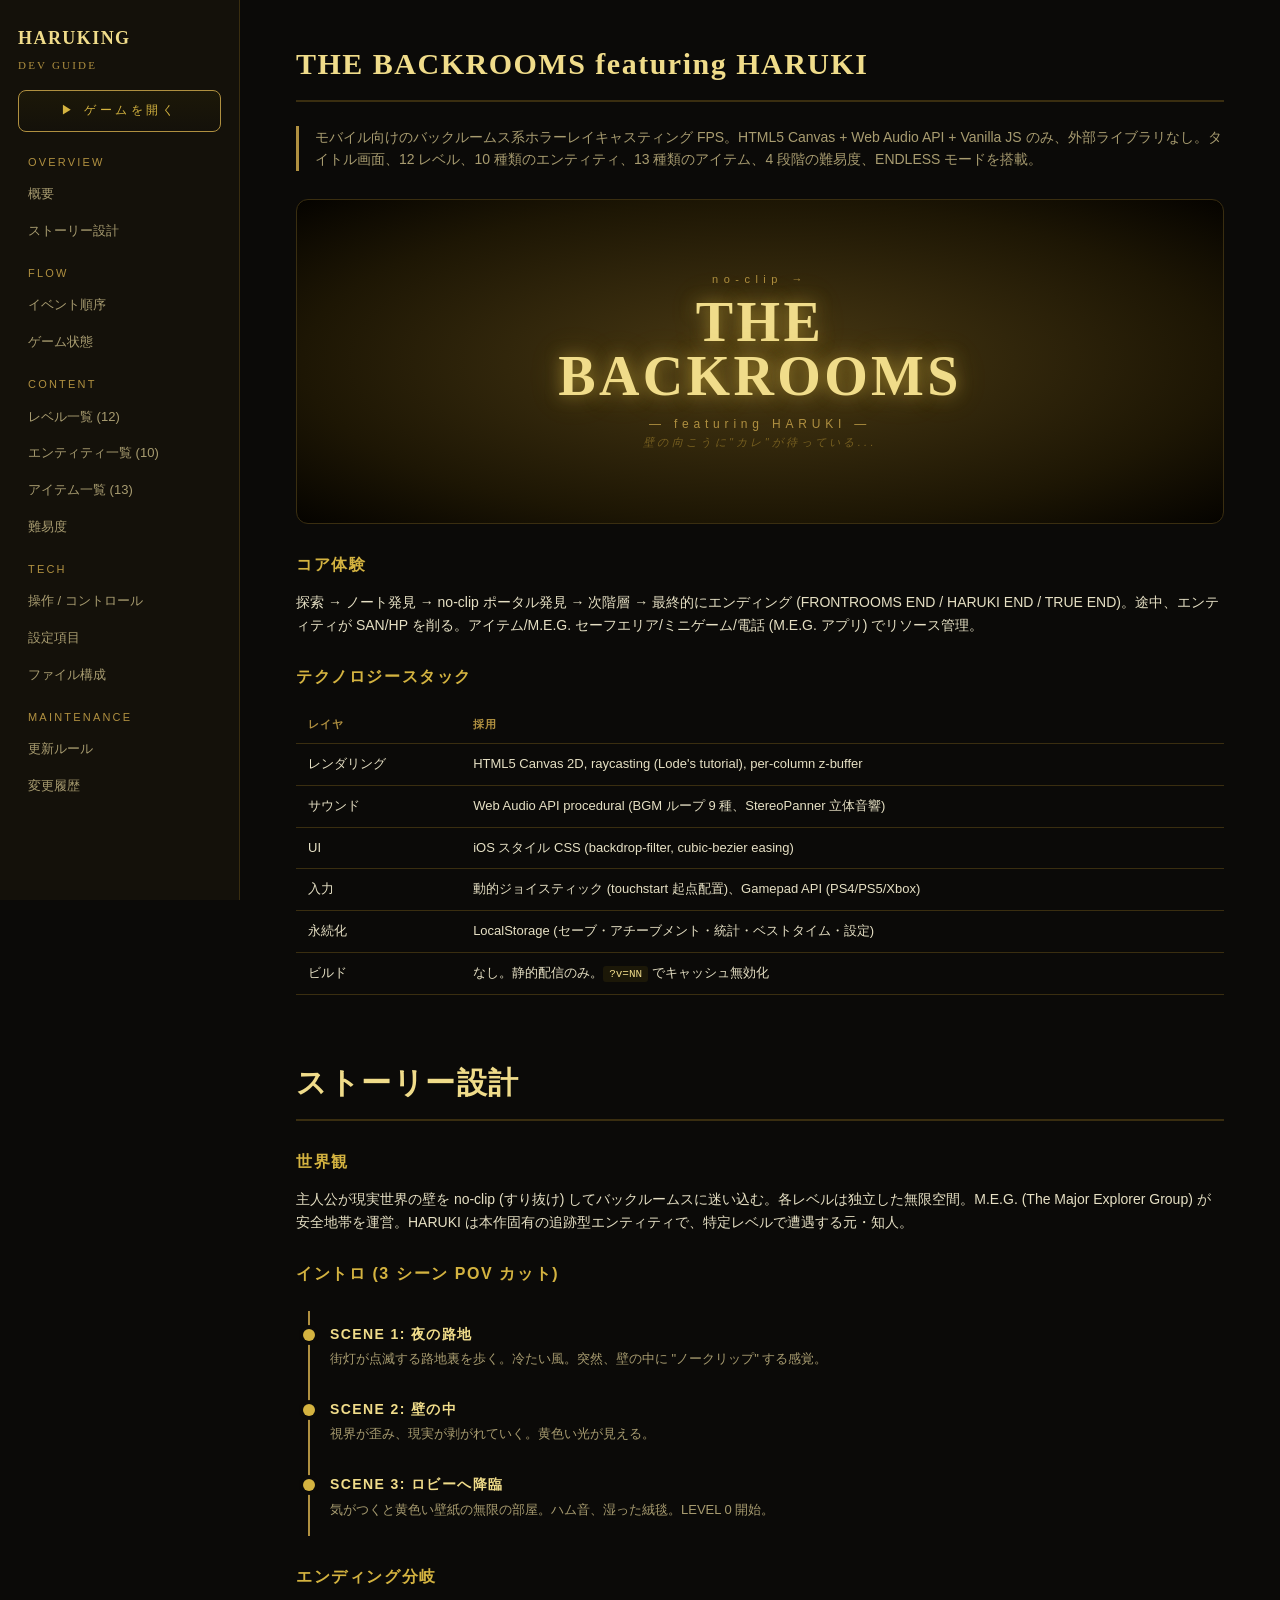
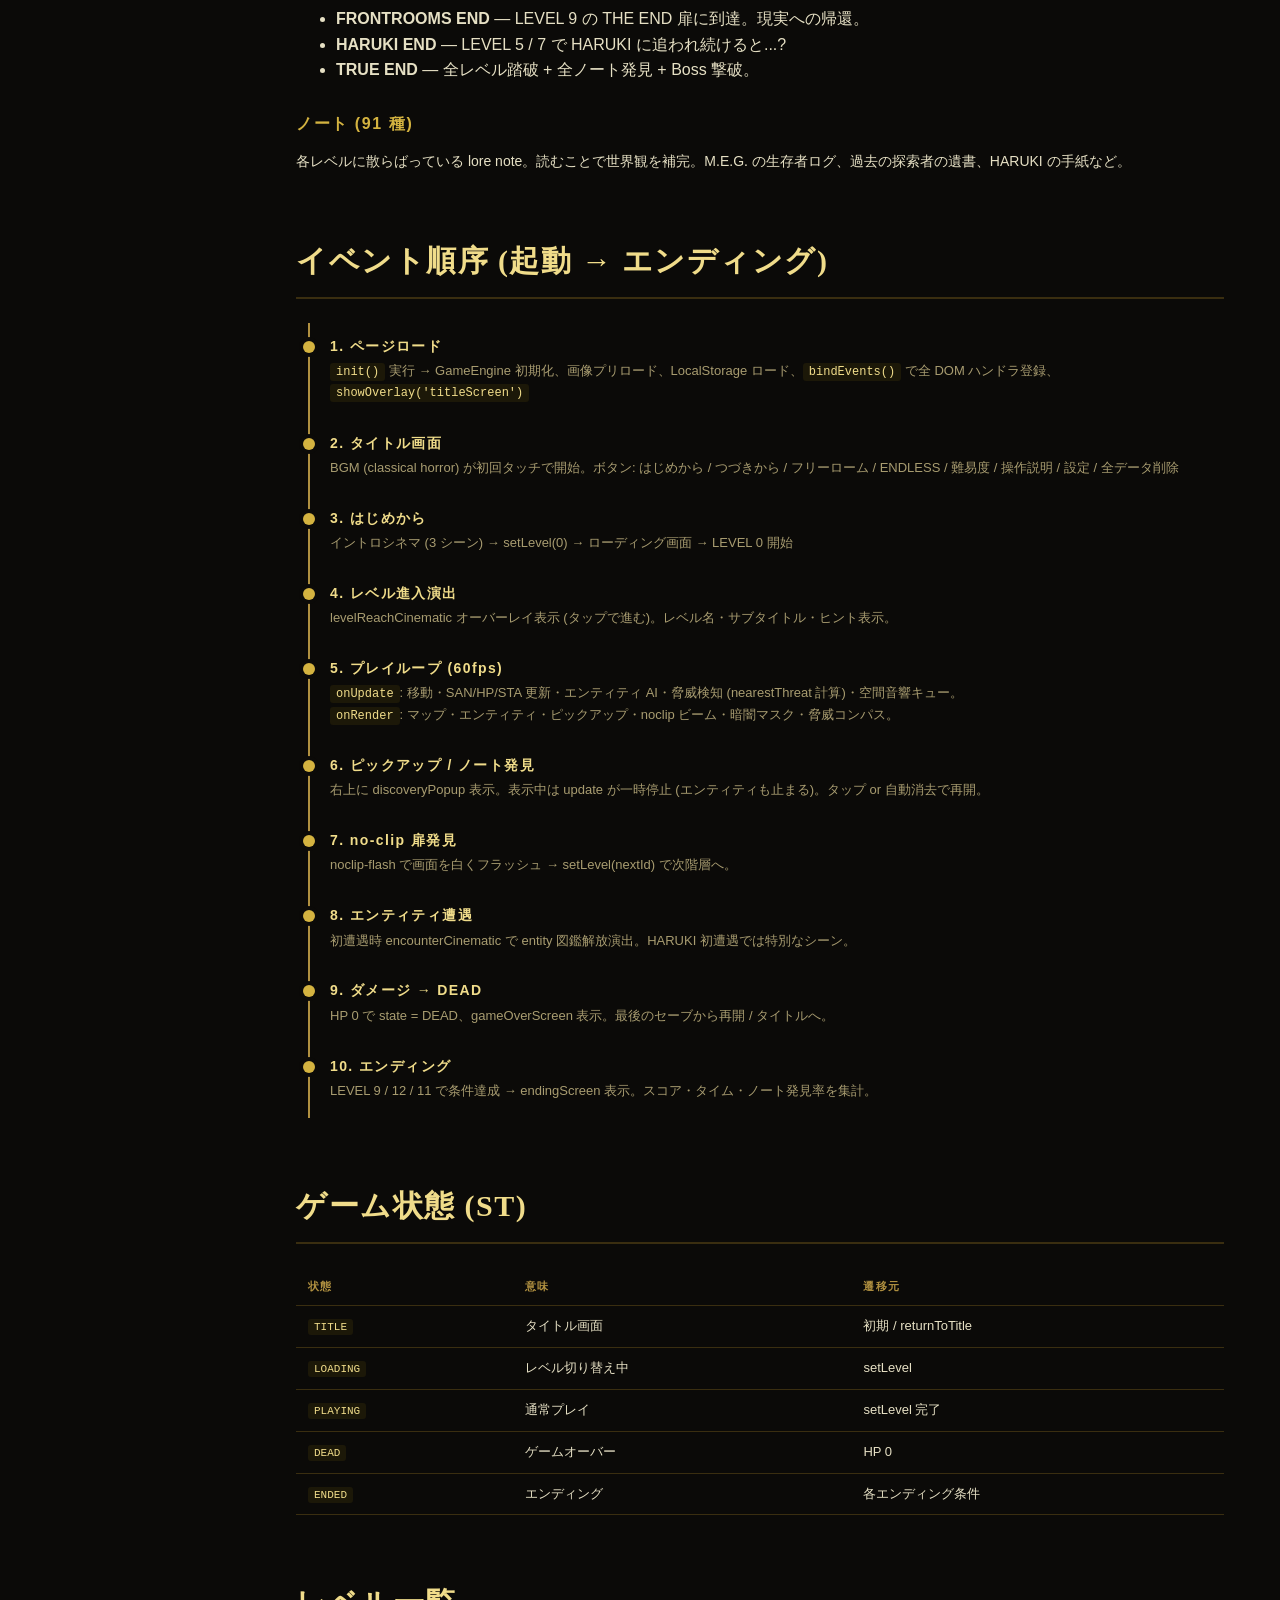
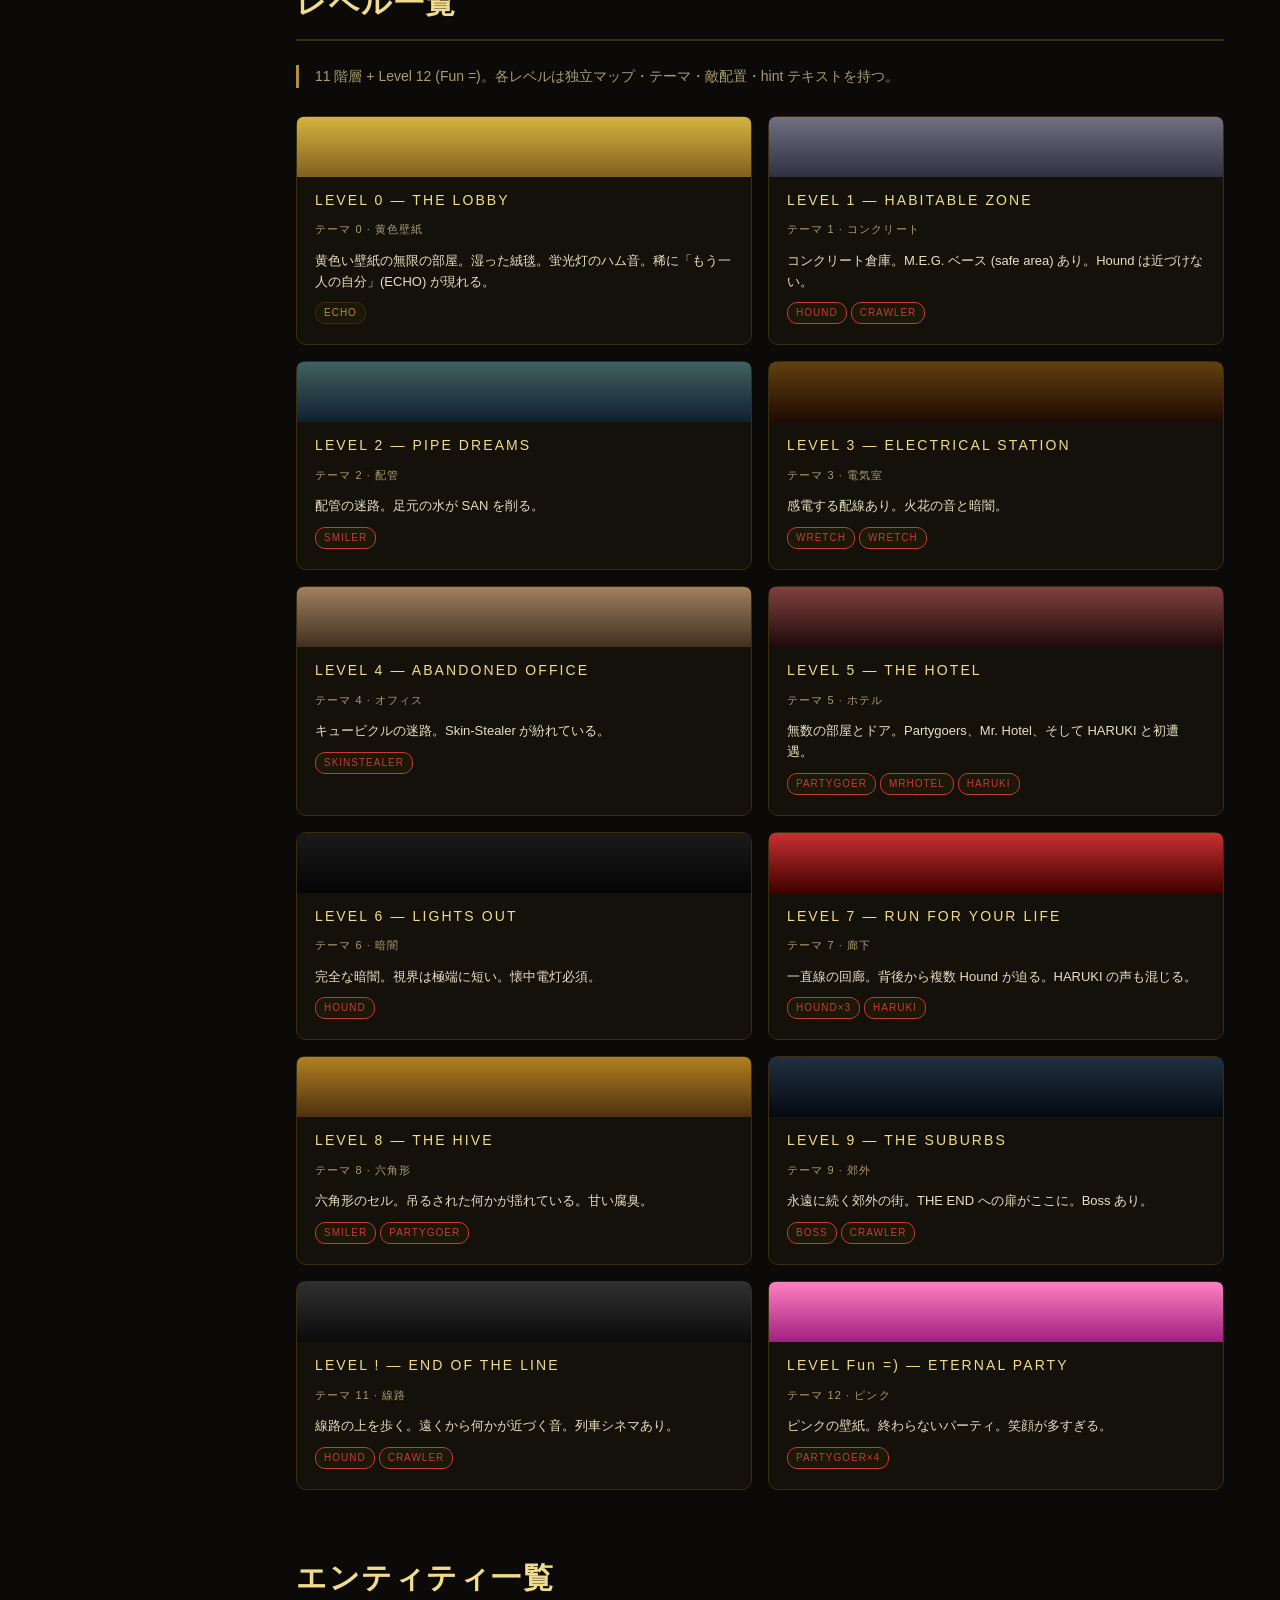
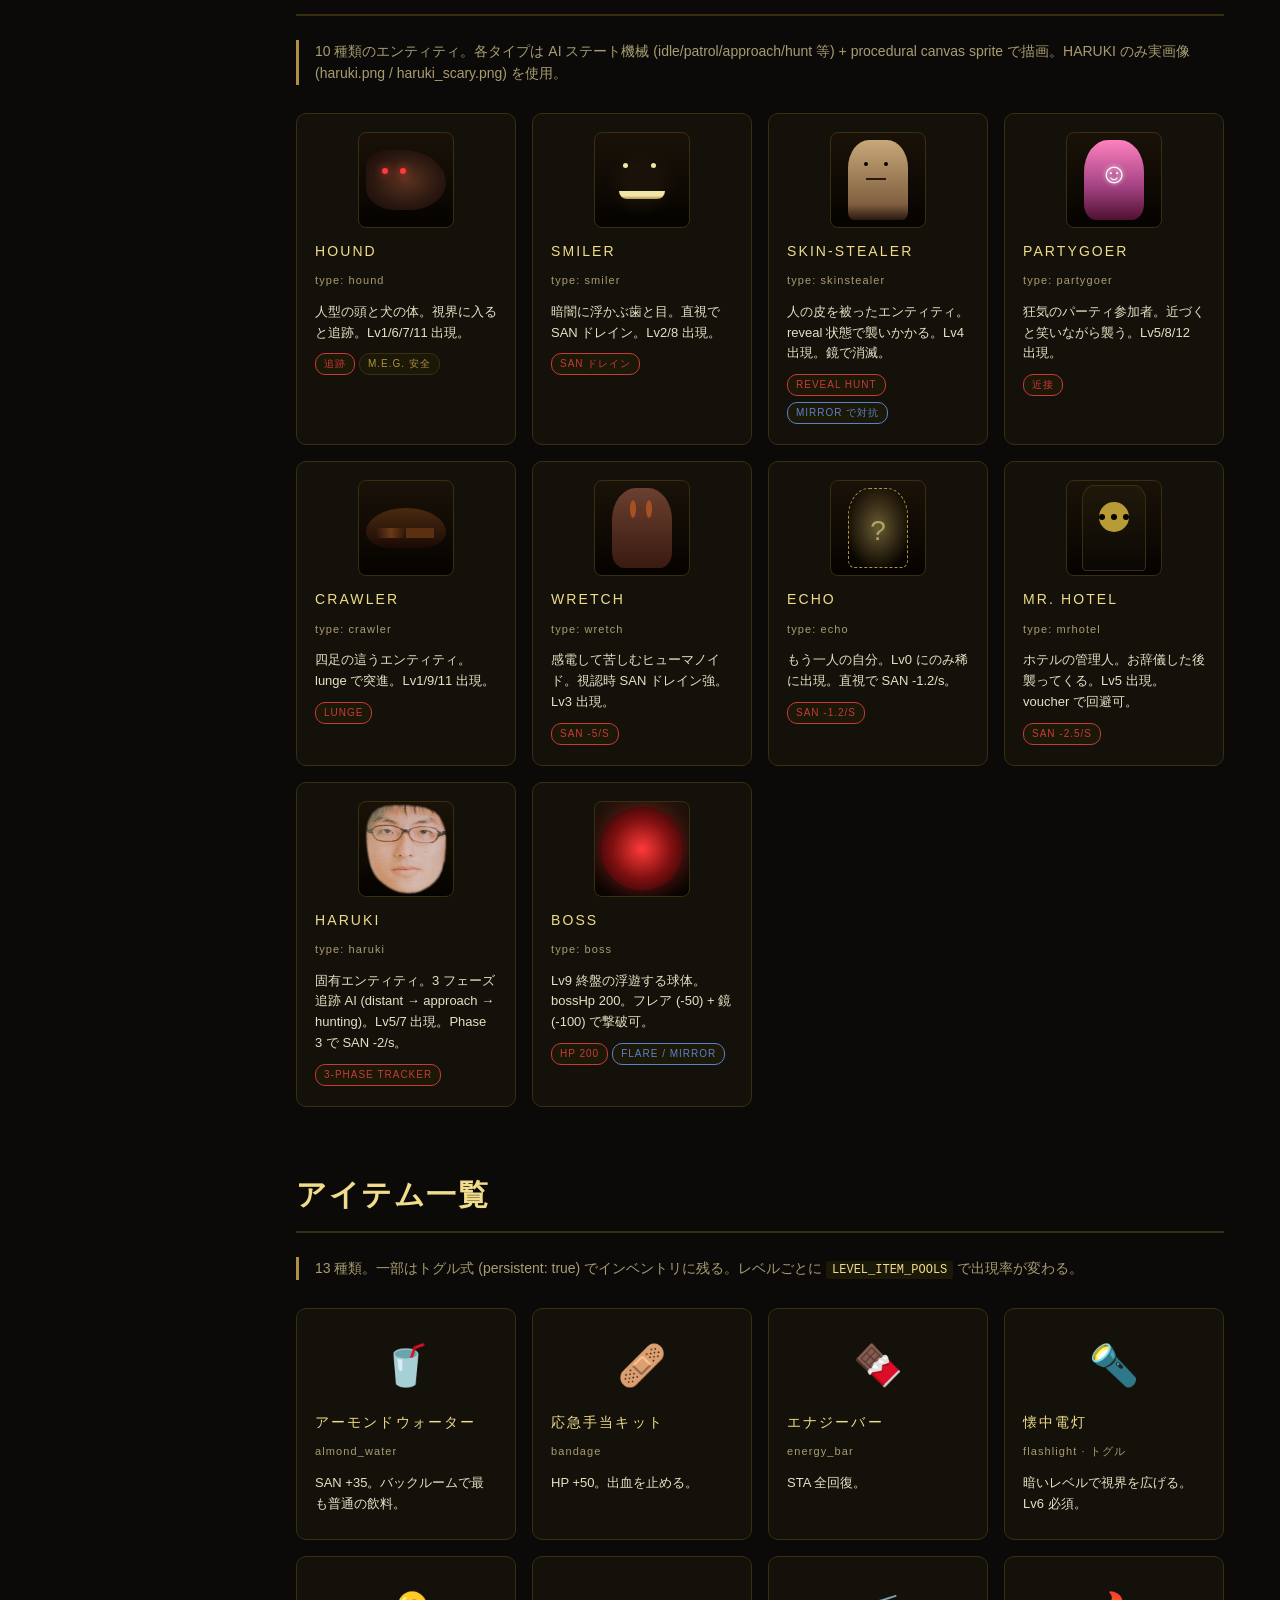
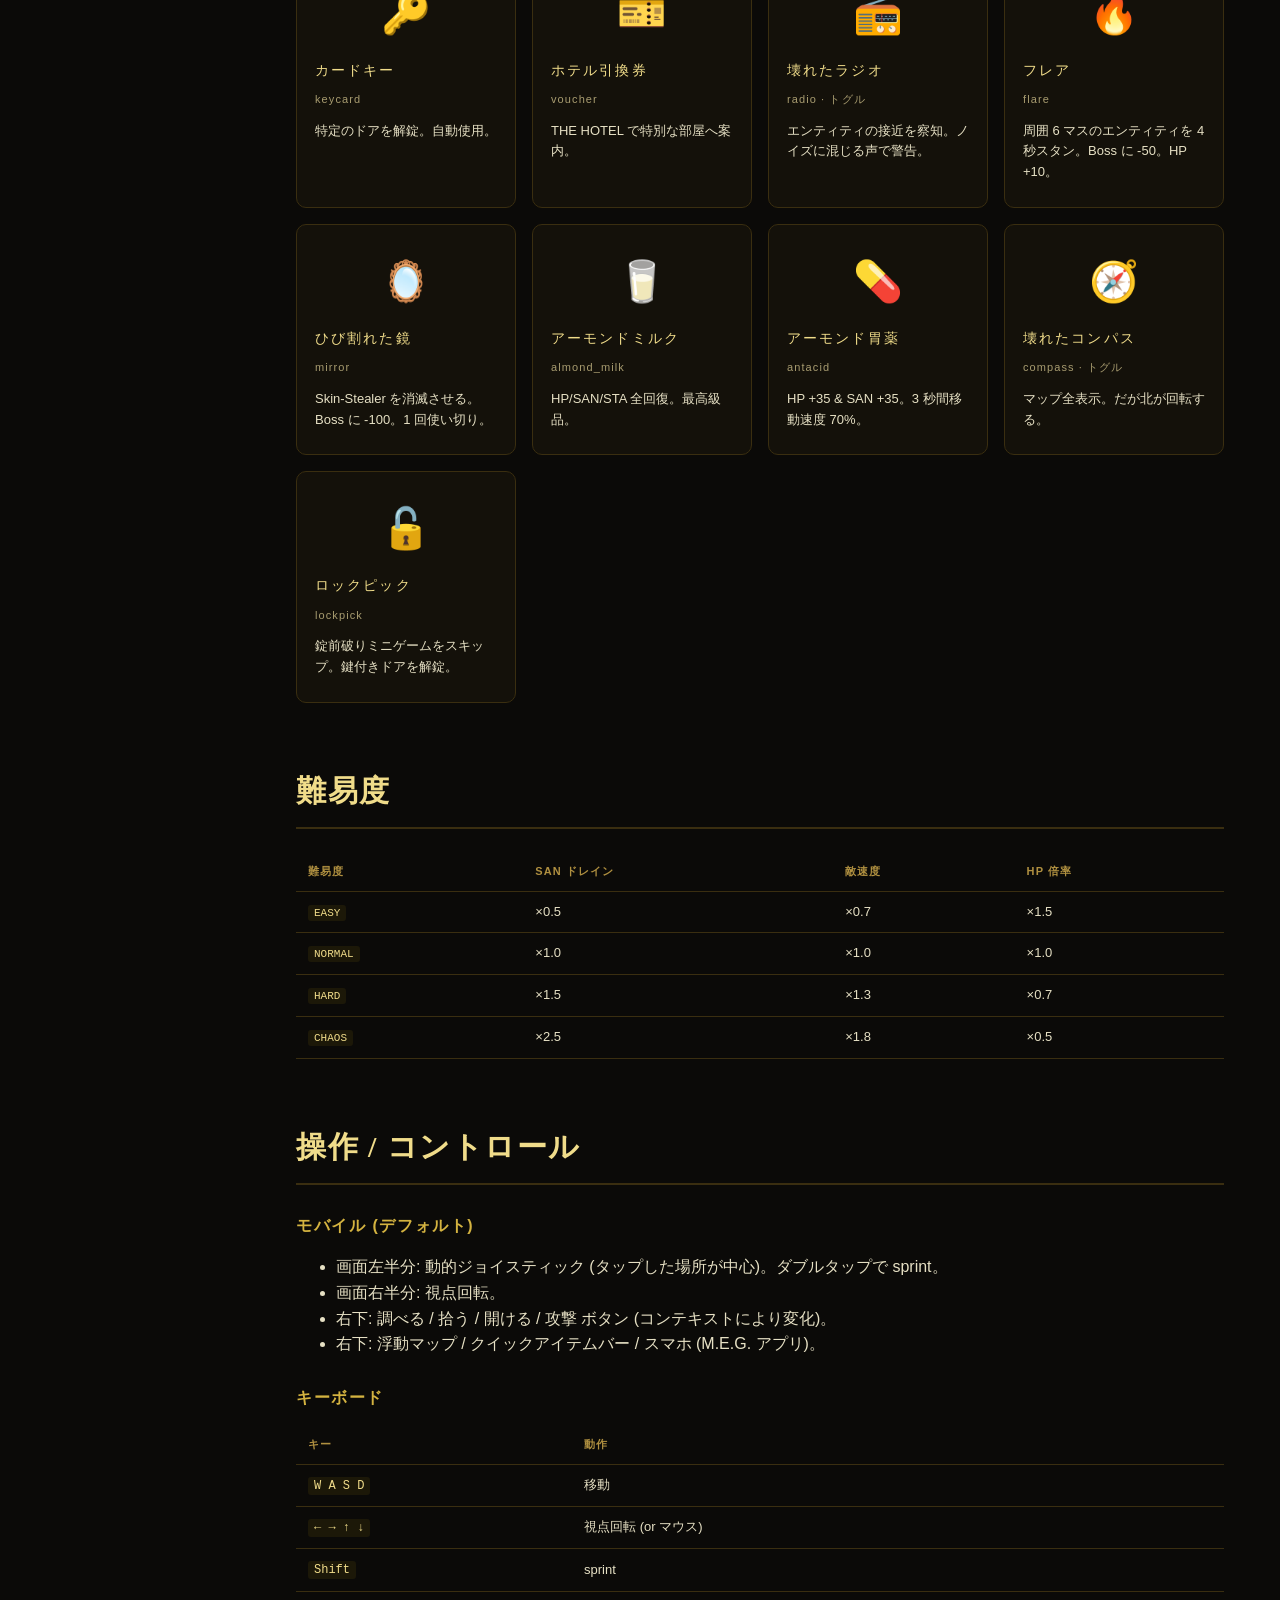
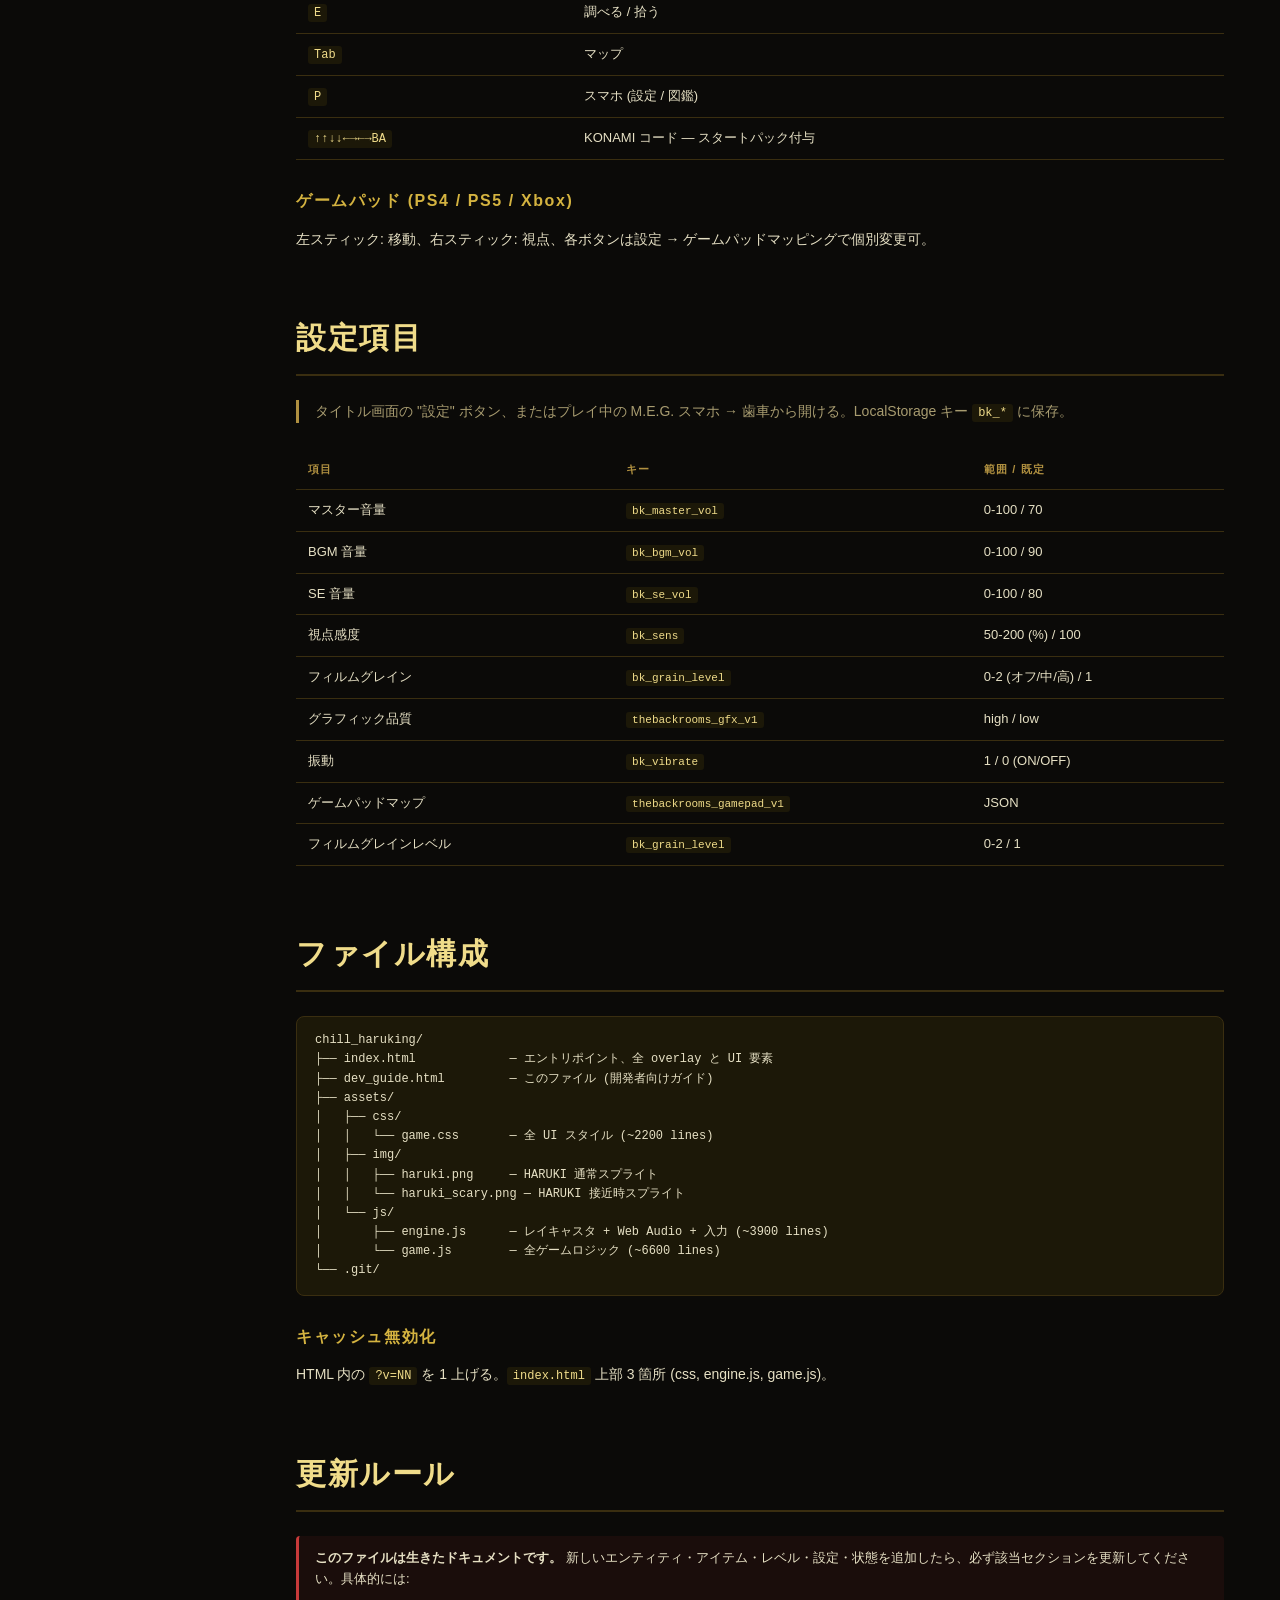
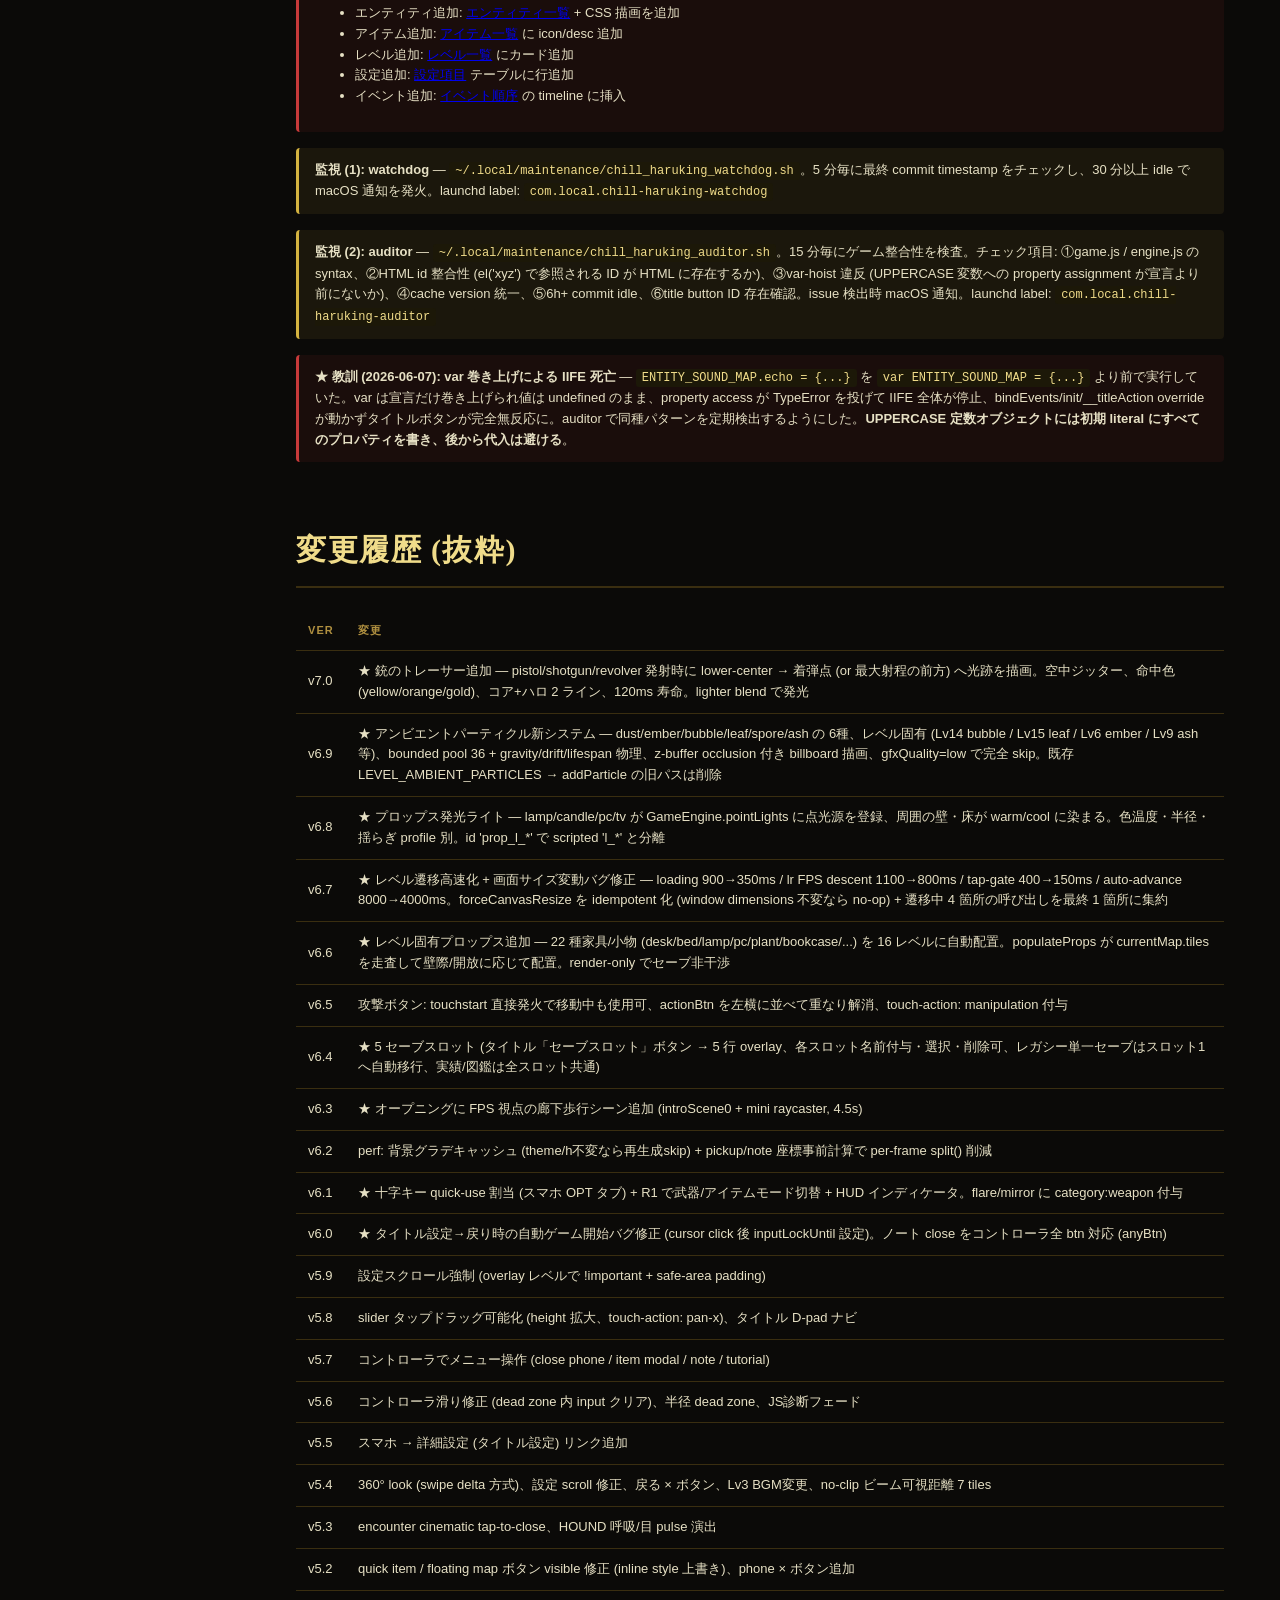
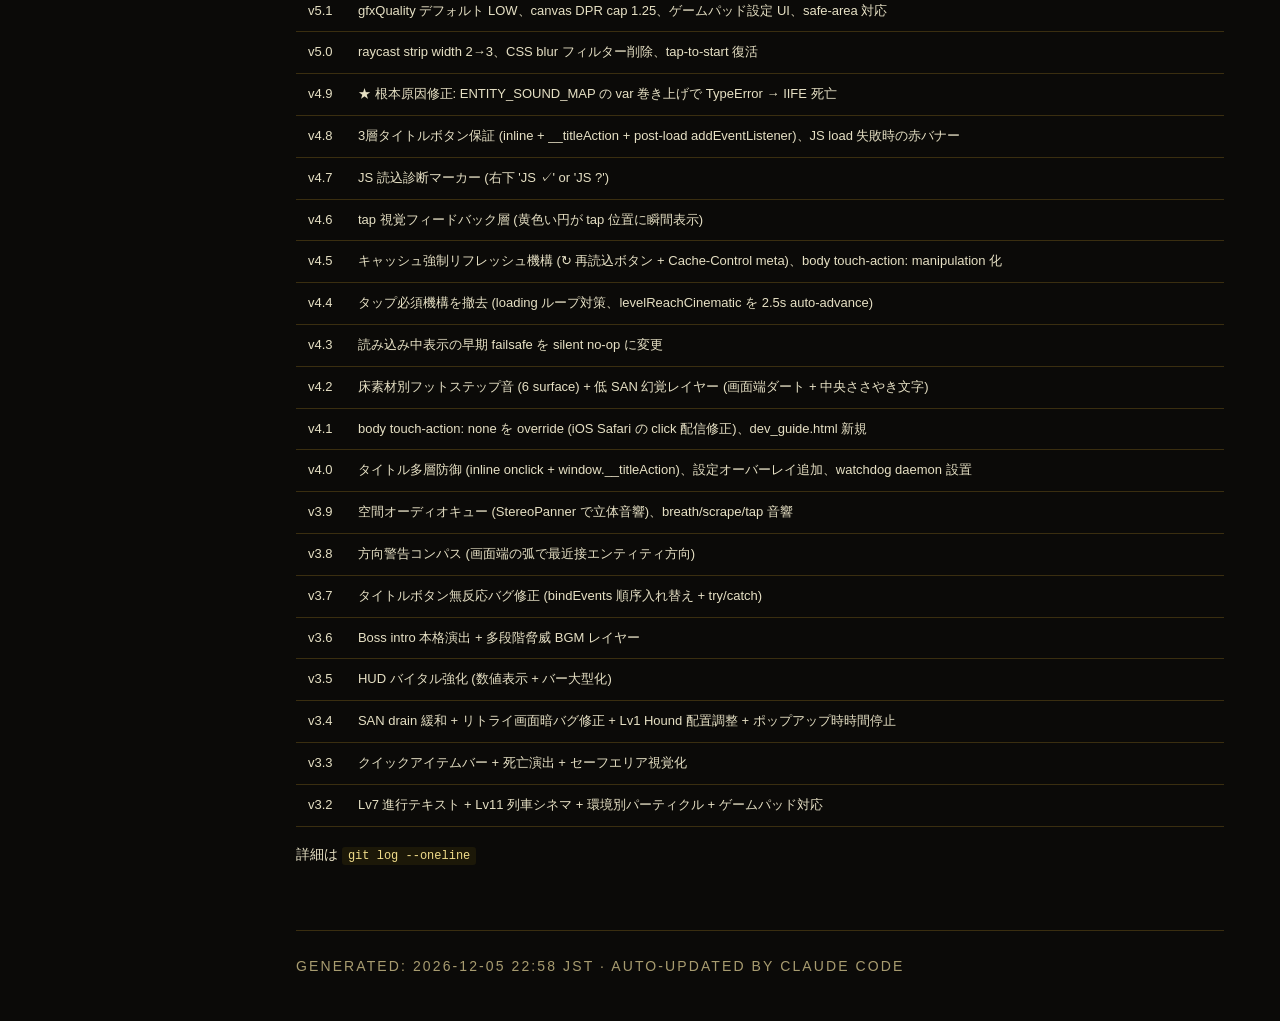
==== dev_guide.html @ 2b9db905 "銃のトレーサー追加 — 発射が空間的に視認できるように Realism Wave 4。pistol/shotgun/revolver の発射で lower-center 画面下端 から着弾点 (or " ====
<!DOCTYPE html>
<html lang="ja">
<head>
<meta charset="UTF-8">
<meta name="viewport" content="width=device-width, initial-scale=1.0">
<title>HARUKING Dev Guide — THE BACKROOMS featuring HARUKI</title>
<style>
  :root {
    --bg: #0b0a08;
    --bg2: #14110a;
    --bg3: #1c1808;
    --gold: #d4b340;
    --gold-d: #b09040;
    --gold-l: #f0dc8a;
    --text: #e6e0c4;
    --text-d: #a89c70;
    --line: #3a2e10;
    --red: #c83a3a;
    --green: #6cb04a;
    --blue: #5a82c8;
  }
  * { box-sizing: border-box; }
  html, body { margin: 0; padding: 0; font-family: -apple-system, BlinkMacSystemFont, 'Helvetica Neue', sans-serif; }
  body { background: var(--bg); color: var(--text); line-height: 1.6; }
  .layout { display: flex; min-height: 100vh; }

  /* Sidebar */
  .sidebar {
    width: 240px;
    flex-shrink: 0;
    background: var(--bg2);
    border-right: 1px solid var(--line);
    padding: 24px 18px;
    position: sticky;
    top: 0;
    height: 100vh;
    overflow-y: auto;
  }
  .sidebar h1 {
    font-family: 'Times New Roman', serif;
    font-size: 18px;
    color: var(--gold-l);
    letter-spacing: 0.08em;
    margin: 0 0 4px;
  }
  .sidebar h1 small { color: var(--gold-d); font-size: 11px; display: block; font-weight: normal; letter-spacing: 0.2em; margin-top: 4px; }
  .sidebar nav { margin-top: 18px; }
  .sidebar nav a {
    display: block;
    color: var(--text-d);
    text-decoration: none;
    padding: 7px 10px;
    border-radius: 6px;
    font-size: 13px;
    margin-bottom: 2px;
    transition: all 0.15s;
  }
  .sidebar nav a:hover { background: var(--bg3); color: var(--gold-l); }
  .sidebar nav a.section { font-size: 11px; color: var(--gold-d); margin-top: 12px; padding: 4px 10px; letter-spacing: 0.2em; text-transform: uppercase; pointer-events: none; }
  .sidebar .play-btn {
    display: block;
    margin: 16px 0 8px;
    padding: 10px;
    background: linear-gradient(180deg, var(--bg3), var(--bg2));
    border: 1px solid var(--gold-d);
    color: var(--gold);
    border-radius: 8px;
    text-align: center;
    text-decoration: none;
    font-size: 12px;
    letter-spacing: 0.3em;
    transition: all 0.18s;
  }
  .sidebar .play-btn:hover { background: var(--gold-d); color: var(--bg); }

  /* Main */
  .main { flex: 1; padding: 40px 56px; max-width: 1200px; }
  .main section { margin-bottom: 64px; scroll-margin-top: 24px; }
  .main h2 {
    font-family: 'Times New Roman', serif;
    font-size: 30px;
    letter-spacing: 0.05em;
    color: var(--gold-l);
    border-bottom: 2px solid var(--line);
    padding-bottom: 12px;
    margin: 0 0 24px;
  }
  .main h3 {
    color: var(--gold);
    font-size: 16px;
    letter-spacing: 0.1em;
    margin: 28px 0 12px;
  }
  .main p { font-size: 14px; }
  .lead {
    font-size: 16px;
    color: var(--text-d);
    border-left: 3px solid var(--gold-d);
    padding-left: 16px;
    margin: 20px 0 28px;
  }
  code, kbd {
    background: var(--bg3);
    color: var(--gold-l);
    padding: 2px 6px;
    border-radius: 3px;
    font-family: 'SF Mono', Menlo, monospace;
    font-size: 12px;
  }
  pre {
    background: var(--bg3);
    padding: 14px 18px;
    border-radius: 8px;
    overflow-x: auto;
    border: 1px solid var(--line);
    font-size: 12px;
    font-family: 'SF Mono', Menlo, monospace;
    color: var(--text);
  }
  .grid {
    display: grid;
    gap: 16px;
    margin: 20px 0;
  }
  .grid-3 { grid-template-columns: repeat(auto-fill, minmax(220px, 1fr)); }
  .grid-4 { grid-template-columns: repeat(auto-fill, minmax(180px, 1fr)); }
  .grid-2 { grid-template-columns: repeat(auto-fill, minmax(360px, 1fr)); }
  .card {
    background: var(--bg2);
    border: 1px solid var(--line);
    border-radius: 10px;
    padding: 18px;
    position: relative;
  }
  .card-title { color: var(--gold-l); font-size: 14px; letter-spacing: 0.15em; margin: 0 0 10px; }
  .card-meta { font-size: 11px; color: var(--text-d); margin-bottom: 12px; letter-spacing: 0.1em; }
  .card p { margin: 6px 0; font-size: 13px; }
  .tag {
    display: inline-block;
    padding: 2px 8px;
    border-radius: 10px;
    font-size: 10px;
    letter-spacing: 0.1em;
    background: var(--bg3);
    color: var(--gold-d);
    border: 1px solid var(--line);
    margin: 2px 4px 2px 0;
    text-transform: uppercase;
  }
  .tag.danger { color: var(--red); border-color: var(--red); }
  .tag.safe { color: var(--green); border-color: var(--green); }
  .tag.info { color: var(--blue); border-color: var(--blue); }

  /* Title preview */
  .title-preview {
    background: radial-gradient(ellipse at center, #4a3a14 0%, #1d1604 70%, #050300 100%);
    padding: 60px 40px;
    border-radius: 12px;
    text-align: center;
    border: 1px solid var(--line);
    margin: 24px 0;
  }
  .title-preview .pre { font-size: 11px; letter-spacing: 0.5em; color: var(--gold-d); margin-bottom: 8px; }
  .title-preview .title {
    font-family: 'Times New Roman', serif;
    font-size: 56px;
    line-height: 0.95;
    letter-spacing: 0.06em;
    font-weight: 900;
    color: var(--gold-l);
    text-shadow: 0 0 16px rgba(212,179,64,0.5), 0 0 32px rgba(212,179,64,0.3);
    margin: 0;
  }
  .title-preview .sub { font-size: 12px; letter-spacing: 0.4em; color: var(--gold-d); margin: 12px 0 4px; }
  .title-preview .sub2 { font-size: 11px; letter-spacing: 0.3em; color: #786020; font-style: italic; margin-top: -4px; }

  /* Entity sprite mock — CSS rendered to match in-game style */
  .entity-sprite {
    width: 96px;
    height: 96px;
    border-radius: 8px;
    margin: 0 auto 12px;
    background: linear-gradient(180deg, #1a1208 0%, #050300 100%);
    display: flex;
    align-items: center;
    justify-content: center;
    border: 1px solid var(--line);
    overflow: hidden;
    position: relative;
  }
  .entity-sprite img { max-width: 100%; max-height: 100%; object-fit: contain; }

  /* Procedural entity icons (CSS art) */
  .icn-hound {
    width: 80px; height: 60px;
    background: radial-gradient(ellipse at center, #5a3220 0%, #2a1810 60%, #180a05 100%);
    border-radius: 30% 60% 50% 40%;
    position: relative;
  }
  .icn-hound::before {
    content: ''; position: absolute; top: 18px; left: 16px;
    width: 6px; height: 6px; background: #ff3a3a; border-radius: 50%;
    box-shadow: 0 0 8px #ff3a3a, 18px 0 0 #ff3a3a, 18px 0 8px #ff3a3a;
  }
  .icn-smiler {
    width: 70px; height: 70px;
    background: radial-gradient(ellipse, #1a1208 30%, transparent 71%);
    position: relative;
  }
  .icn-smiler::before {
    content: ''; position: absolute; bottom: 16px; left: 12px;
    width: 46px; height: 8px;
    background: linear-gradient(180deg, #f0e4a8 60%, #b09040 100%);
    border-radius: 0 0 30px 30px;
    box-shadow: 0 -1px 0 #1a1208;
  }
  .icn-smiler::after {
    content: ''; position: absolute; top: 18px; left: 16px;
    width: 5px; height: 5px; background: #f0e4a8; border-radius: 50%;
    box-shadow: 28px 0 0 #f0e4a8;
  }
  .icn-wretch {
    width: 60px; height: 80px;
    background: linear-gradient(180deg, #6a4030 0%, #3a1a10 100%);
    border-radius: 40% 40% 20% 20%;
    position: relative;
  }
  .icn-wretch::before {
    content: ''; position: absolute; top: 12px; left: 18px;
    width: 6px; height: 18px; background: #a85020; border-radius: 50%;
    box-shadow: 16px 0 0 #a85020, 8px 4px 0 -2px #6a3010;
  }
  .icn-skinstealer {
    width: 60px; height: 80px;
    background: linear-gradient(180deg, #c8a878 0%, #806040 80%, #2a1810 100%);
    border-radius: 35% 35% 10% 10%;
    position: relative;
  }
  .icn-skinstealer::before {
    content: ''; position: absolute; top: 22px; left: 16px;
    width: 4px; height: 4px; background: #050300; border-radius: 50%;
    box-shadow: 20px 0 0 #050300;
  }
  .icn-skinstealer::after {
    content: ''; position: absolute; top: 38px; left: 18px;
    width: 20px; height: 2px; background: #2a1810;
  }
  .icn-partygoer {
    width: 60px; height: 80px;
    background: linear-gradient(180deg, #ff80c0 0%, #a04080 60%, #501030 100%);
    border-radius: 40% 40% 20% 20%;
    position: relative;
  }
  .icn-partygoer::before {
    content: '☺'; position: absolute; top: 12px; left: 50%;
    transform: translateX(-50%); color: #fff; font-size: 28px;
    text-shadow: 0 0 4px #fff;
  }
  .icn-crawler {
    width: 80px; height: 40px;
    background: linear-gradient(180deg, #4a2a10 0%, #1a0a05 100%);
    border-radius: 50% 50% 30% 30% / 60% 60% 40% 40%;
    position: relative;
  }
  .icn-crawler::before {
    content: ''; position: absolute; top: 50%; left: 10px;
    width: 30px; height: 10px;
    background: linear-gradient(90deg, transparent, #6a3a18, transparent);
    box-shadow: 28px 0 0 #5a3010;
  }
  .icn-echo {
    width: 60px; height: 80px;
    background: radial-gradient(ellipse, rgba(232,213,122,0.4) 0%, rgba(180,150,80,0.2) 50%, transparent 80%);
    border: 1px dashed var(--gold-d);
    border-radius: 35% 35% 10% 10%;
    position: relative;
  }
  .icn-echo::before {
    content: '?'; position: absolute; top: 20px; left: 50%;
    transform: translateX(-50%); color: var(--gold-l); font-size: 28px; opacity: 0.6;
  }
  .icn-mrhotel {
    width: 64px; height: 86px;
    background: linear-gradient(180deg, #20180a 0%, #0a0805 100%);
    border-radius: 18% 18% 6% 6%;
    position: relative;
    border: 1px solid #3a2e10;
  }
  .icn-mrhotel::before {
    content: ''; position: absolute; top: 16px; left: 50%;
    transform: translateX(-50%);
    width: 30px; height: 30px;
    background: #d4b340;
    border-radius: 50%;
    opacity: 0.85;
  }
  .icn-mrhotel::after {
    content: ''; position: absolute; top: 28px; left: 50%;
    transform: translateX(-50%);
    width: 6px; height: 6px; background: #050300; border-radius: 50%;
    box-shadow: -12px 0 0 #050300, 12px 0 0 #050300;
  }
  .icn-boss {
    width: 84px; height: 84px;
    background: radial-gradient(circle, #ff3a3a 0%, #801010 50%, #0a0000 100%);
    border-radius: 50%;
    position: relative;
    box-shadow: 0 0 24px rgba(255,58,58,0.4);
    animation: bossPulse 2s ease-in-out infinite;
  }
  @keyframes bossPulse {
    0%, 100% { box-shadow: 0 0 24px rgba(255,58,58,0.4); }
    50%      { box-shadow: 0 0 40px rgba(255,58,58,0.7); }
  }

  /* Item icon */
  .item-icon {
    font-size: 40px;
    margin: 6px 0 14px;
    display: block;
    text-align: center;
  }

  /* Event timeline */
  .timeline {
    border-left: 2px solid var(--gold-d);
    padding-left: 20px;
    margin: 24px 0 24px 12px;
  }
  .timeline-step {
    position: relative;
    padding: 12px 0;
  }
  .timeline-step::before {
    content: '';
    position: absolute;
    left: -27px;
    top: 18px;
    width: 12px;
    height: 12px;
    background: var(--gold);
    border-radius: 50%;
    box-shadow: 0 0 0 4px var(--bg);
  }
  .timeline-step h4 {
    margin: 0 0 4px;
    color: var(--gold-l);
    font-size: 14px;
    letter-spacing: 0.1em;
  }
  .timeline-step p { font-size: 13px; color: var(--text-d); margin: 4px 0; }

  /* Level theme color */
  .level-theme {
    width: 100%; height: 60px;
    border-radius: 6px 6px 0 0;
    margin: -18px -18px 12px;
    width: calc(100% + 36px);
  }
  .lt-0 { background: linear-gradient(180deg, #d4b340 0%, #806020 100%); }
  .lt-1 { background: linear-gradient(180deg, #707080 0%, #303040 100%); }
  .lt-2 { background: linear-gradient(180deg, #406060 0%, #102030 100%); }
  .lt-3 { background: linear-gradient(180deg, #604010 0%, #200a00 100%); }
  .lt-4 { background: linear-gradient(180deg, #a08060 0%, #403020 100%); }
  .lt-5 { background: linear-gradient(180deg, #804040 0%, #200a0a 100%); }
  .lt-6 { background: linear-gradient(180deg, #1a1a1a 0%, #050505 100%); }
  .lt-7 { background: linear-gradient(180deg, #c83030 0%, #400000 100%); }
  .lt-8 { background: linear-gradient(180deg, #b08020 0%, #503010 100%); }
  .lt-9 { background: linear-gradient(180deg, #203040 0%, #050810 100%); }
  .lt-11 { background: linear-gradient(180deg, #303030 0%, #0a0a0a 100%); }
  .lt-12 { background: linear-gradient(180deg, #ff80c0 0%, #a02080 100%); }

  /* Table */
  table { width: 100%; border-collapse: collapse; margin: 16px 0; font-size: 13px; }
  th, td { padding: 10px 12px; text-align: left; border-bottom: 1px solid var(--line); }
  th { color: var(--gold-d); letter-spacing: 0.1em; font-size: 11px; text-transform: uppercase; }
  td { color: var(--text); }
  td code { font-size: 11px; }

  /* Note box */
  .note {
    background: rgba(212, 179, 64, 0.08);
    border-left: 3px solid var(--gold);
    padding: 12px 16px;
    border-radius: 4px;
    margin: 16px 0;
    font-size: 13px;
  }
  .note.warn { background: rgba(200, 58, 58, 0.08); border-left-color: var(--red); }
  .note.info { background: rgba(90, 130, 200, 0.08); border-left-color: var(--blue); }

  /* Update meta */
  .updated-meta {
    font-size: 11px;
    color: var(--text-d);
    letter-spacing: 0.15em;
    text-transform: uppercase;
    border-top: 1px solid var(--line);
    padding-top: 24px;
    margin-top: 48px;
  }

  /* Mobile */
  @media (max-width: 800px) {
    .layout { flex-direction: column; }
    .sidebar { position: static; width: 100%; height: auto; }
    .main { padding: 24px 16px; }
    .main h2 { font-size: 22px; }
    .title-preview { padding: 30px 16px; }
    .title-preview .title { font-size: 36px; }
  }
</style>
</head>
<body>
<div class="layout">

<aside class="sidebar">
  <h1>HARUKING<small>DEV GUIDE</small></h1>
  <a href="./index.html" class="play-btn">▶ ゲームを開く</a>
  <nav>
    <a href="#overview" class="section">Overview</a>
    <a href="#overview">概要</a>
    <a href="#story">ストーリー設計</a>
    <a href="#events" class="section">Flow</a>
    <a href="#events">イベント順序</a>
    <a href="#states">ゲーム状態</a>
    <a href="#content" class="section">Content</a>
    <a href="#levels">レベル一覧 (12)</a>
    <a href="#entities">エンティティ一覧 (10)</a>
    <a href="#items">アイテム一覧 (13)</a>
    <a href="#difficulty">難易度</a>
    <a href="#tech" class="section">Tech</a>
    <a href="#controls">操作 / コントロール</a>
    <a href="#settings">設定項目</a>
    <a href="#files">ファイル構成</a>
    <a href="#audit-rule" class="section">Maintenance</a>
    <a href="#audit-rule">更新ルール</a>
    <a href="#changelog">変更履歴</a>
  </nav>
</aside>

<main class="main">

<section id="overview">
  <h2>THE BACKROOMS featuring HARUKI</h2>
  <p class="lead">
    モバイル向けのバックルームス系ホラーレイキャスティング FPS。HTML5 Canvas + Web Audio API + Vanilla JS のみ、外部ライブラリなし。タイトル画面、12 レベル、10 種類のエンティティ、13 種類のアイテム、4 段階の難易度、ENDLESS モードを搭載。
  </p>

  <div class="title-preview">
    <p class="pre">no-clip →</p>
    <h3 class="title">THE<br>BACKROOMS</h3>
    <p class="sub">— featuring HARUKI —</p>
    <p class="sub2">壁の向こうに"カレ"が待っている...</p>
  </div>

  <h3>コア体験</h3>
  <p>探索 → ノート発見 → no-clip ポータル発見 → 次階層 → 最終的にエンディング (FRONTROOMS END / HARUKI END / TRUE END)。途中、エンティティが SAN/HP を削る。アイテム/M.E.G. セーフエリア/ミニゲーム/電話 (M.E.G. アプリ) でリソース管理。</p>

  <h3>テクノロジースタック</h3>
  <table>
    <tr><th>レイヤ</th><th>採用</th></tr>
    <tr><td>レンダリング</td><td>HTML5 Canvas 2D, raycasting (Lode's tutorial), per-column z-buffer</td></tr>
    <tr><td>サウンド</td><td>Web Audio API procedural (BGM ループ 9 種、StereoPanner 立体音響)</td></tr>
    <tr><td>UI</td><td>iOS スタイル CSS (backdrop-filter, cubic-bezier easing)</td></tr>
    <tr><td>入力</td><td>動的ジョイスティック (touchstart 起点配置)、Gamepad API (PS4/PS5/Xbox)</td></tr>
    <tr><td>永続化</td><td>LocalStorage (セーブ・アチーブメント・統計・ベストタイム・設定)</td></tr>
    <tr><td>ビルド</td><td>なし。静的配信のみ。<code>?v=NN</code> でキャッシュ無効化</td></tr>
  </table>
</section>

<section id="story">
  <h2>ストーリー設計</h2>

  <h3>世界観</h3>
  <p>主人公が現実世界の壁を no-clip (すり抜け) してバックルームスに迷い込む。各レベルは独立した無限空間。M.E.G. (The Major Explorer Group) が安全地帯を運営。HARUKI は本作固有の追跡型エンティティで、特定レベルで遭遇する元・知人。</p>

  <h3>イントロ (3 シーン POV カット)</h3>
  <div class="timeline">
    <div class="timeline-step">
      <h4>SCENE 1: 夜の路地</h4>
      <p>街灯が点滅する路地裏を歩く。冷たい風。突然、壁の中に "ノークリップ" する感覚。</p>
    </div>
    <div class="timeline-step">
      <h4>SCENE 2: 壁の中</h4>
      <p>視界が歪み、現実が剥がれていく。黄色い光が見える。</p>
    </div>
    <div class="timeline-step">
      <h4>SCENE 3: ロビーへ降臨</h4>
      <p>気がつくと黄色い壁紙の無限の部屋。ハム音、湿った絨毯。LEVEL 0 開始。</p>
    </div>
  </div>

  <h3>エンディング分岐</h3>
  <ul>
    <li><strong>FRONTROOMS END</strong> — LEVEL 9 の THE END 扉に到達。現実への帰還。</li>
    <li><strong>HARUKI END</strong> — LEVEL 5 / 7 で HARUKI に追われ続けると...?</li>
    <li><strong>TRUE END</strong> — 全レベル踏破 + 全ノート発見 + Boss 撃破。</li>
  </ul>

  <h3>ノート (91 種)</h3>
  <p>各レベルに散らばっている lore note。読むことで世界観を補完。M.E.G. の生存者ログ、過去の探索者の遺書、HARUKI の手紙など。</p>
</section>

<section id="events">
  <h2>イベント順序 (起動 → エンディング)</h2>

  <div class="timeline">
    <div class="timeline-step">
      <h4>1. ページロード</h4>
      <p><code>init()</code> 実行 → GameEngine 初期化、画像プリロード、LocalStorage ロード、<code>bindEvents()</code> で全 DOM ハンドラ登録、<code>showOverlay('titleScreen')</code></p>
    </div>
    <div class="timeline-step">
      <h4>2. タイトル画面</h4>
      <p>BGM (classical horror) が初回タッチで開始。ボタン: はじめから / つづきから / フリーローム / ENDLESS / 難易度 / 操作説明 / 設定 / 全データ削除</p>
    </div>
    <div class="timeline-step">
      <h4>3. はじめから</h4>
      <p>イントロシネマ (3 シーン) → setLevel(0) → ローディング画面 → LEVEL 0 開始</p>
    </div>
    <div class="timeline-step">
      <h4>4. レベル進入演出</h4>
      <p>levelReachCinematic オーバーレイ表示 (タップで進む)。レベル名・サブタイトル・ヒント表示。</p>
    </div>
    <div class="timeline-step">
      <h4>5. プレイループ (60fps)</h4>
      <p><code>onUpdate</code>: 移動・SAN/HP/STA 更新・エンティティ AI・脅威検知 (nearestThreat 計算)・空間音響キュー。<br>
      <code>onRender</code>: マップ・エンティティ・ピックアップ・noclip ビーム・暗闇マスク・脅威コンパス。</p>
    </div>
    <div class="timeline-step">
      <h4>6. ピックアップ / ノート発見</h4>
      <p>右上に discoveryPopup 表示。表示中は update が一時停止 (エンティティも止まる)。タップ or 自動消去で再開。</p>
    </div>
    <div class="timeline-step">
      <h4>7. no-clip 扉発見</h4>
      <p>noclip-flash で画面を白くフラッシュ → setLevel(nextId) で次階層へ。</p>
    </div>
    <div class="timeline-step">
      <h4>8. エンティティ遭遇</h4>
      <p>初遭遇時 encounterCinematic で entity 図鑑解放演出。HARUKI 初遭遇では特別なシーン。</p>
    </div>
    <div class="timeline-step">
      <h4>9. ダメージ → DEAD</h4>
      <p>HP 0 で state = DEAD、gameOverScreen 表示。最後のセーブから再開 / タイトルへ。</p>
    </div>
    <div class="timeline-step">
      <h4>10. エンディング</h4>
      <p>LEVEL 9 / 12 / 11 で条件達成 → endingScreen 表示。スコア・タイム・ノート発見率を集計。</p>
    </div>
  </div>
</section>

<section id="states">
  <h2>ゲーム状態 (ST)</h2>
  <table>
    <tr><th>状態</th><th>意味</th><th>遷移元</th></tr>
    <tr><td><code>TITLE</code></td><td>タイトル画面</td><td>初期 / returnToTitle</td></tr>
    <tr><td><code>LOADING</code></td><td>レベル切り替え中</td><td>setLevel</td></tr>
    <tr><td><code>PLAYING</code></td><td>通常プレイ</td><td>setLevel 完了</td></tr>
    <tr><td><code>DEAD</code></td><td>ゲームオーバー</td><td>HP 0</td></tr>
    <tr><td><code>ENDED</code></td><td>エンディング</td><td>各エンディング条件</td></tr>
  </table>
</section>

<section id="levels">
  <h2>レベル一覧</h2>
  <p class="lead">11 階層 + Level 12 (Fun =)。各レベルは独立マップ・テーマ・敵配置・hint テキストを持つ。</p>
  <div class="grid grid-2">

    <div class="card">
      <div class="level-theme lt-0"></div>
      <div class="card-title">LEVEL 0 — THE LOBBY</div>
      <div class="card-meta">テーマ 0 · 黄色壁紙</div>
      <p>黄色い壁紙の無限の部屋。湿った絨毯。蛍光灯のハム音。稀に「もう一人の自分」(ECHO) が現れる。</p>
      <span class="tag">echo</span>
    </div>

    <div class="card">
      <div class="level-theme lt-1"></div>
      <div class="card-title">LEVEL 1 — HABITABLE ZONE</div>
      <div class="card-meta">テーマ 1 · コンクリート</div>
      <p>コンクリート倉庫。M.E.G. ベース (safe area) あり。Hound は近づけない。</p>
      <span class="tag danger">hound</span><span class="tag danger">crawler</span>
    </div>

    <div class="card">
      <div class="level-theme lt-2"></div>
      <div class="card-title">LEVEL 2 — PIPE DREAMS</div>
      <div class="card-meta">テーマ 2 · 配管</div>
      <p>配管の迷路。足元の水が SAN を削る。</p>
      <span class="tag danger">smiler</span>
    </div>

    <div class="card">
      <div class="level-theme lt-3"></div>
      <div class="card-title">LEVEL 3 — ELECTRICAL STATION</div>
      <div class="card-meta">テーマ 3 · 電気室</div>
      <p>感電する配線あり。火花の音と暗闇。</p>
      <span class="tag danger">wretch</span><span class="tag danger">wretch</span>
    </div>

    <div class="card">
      <div class="level-theme lt-4"></div>
      <div class="card-title">LEVEL 4 — ABANDONED OFFICE</div>
      <div class="card-meta">テーマ 4 · オフィス</div>
      <p>キュービクルの迷路。Skin-Stealer が紛れている。</p>
      <span class="tag danger">skinstealer</span>
    </div>

    <div class="card">
      <div class="level-theme lt-5"></div>
      <div class="card-title">LEVEL 5 — THE HOTEL</div>
      <div class="card-meta">テーマ 5 · ホテル</div>
      <p>無数の部屋とドア。Partygoers、Mr. Hotel、そして HARUKI と初遭遇。</p>
      <span class="tag danger">partygoer</span><span class="tag danger">mrhotel</span><span class="tag danger">haruki</span>
    </div>

    <div class="card">
      <div class="level-theme lt-6"></div>
      <div class="card-title">LEVEL 6 — LIGHTS OUT</div>
      <div class="card-meta">テーマ 6 · 暗闇</div>
      <p>完全な暗闇。視界は極端に短い。懐中電灯必須。</p>
      <span class="tag danger">hound</span>
    </div>

    <div class="card">
      <div class="level-theme lt-7"></div>
      <div class="card-title">LEVEL 7 — RUN FOR YOUR LIFE</div>
      <div class="card-meta">テーマ 7 · 廊下</div>
      <p>一直線の回廊。背後から複数 Hound が迫る。HARUKI の声も混じる。</p>
      <span class="tag danger">hound×3</span><span class="tag danger">haruki</span>
    </div>

    <div class="card">
      <div class="level-theme lt-8"></div>
      <div class="card-title">LEVEL 8 — THE HIVE</div>
      <div class="card-meta">テーマ 8 · 六角形</div>
      <p>六角形のセル。吊るされた何かが揺れている。甘い腐臭。</p>
      <span class="tag danger">smiler</span><span class="tag danger">partygoer</span>
    </div>

    <div class="card">
      <div class="level-theme lt-9"></div>
      <div class="card-title">LEVEL 9 — THE SUBURBS</div>
      <div class="card-meta">テーマ 9 · 郊外</div>
      <p>永遠に続く郊外の街。THE END への扉がここに。Boss あり。</p>
      <span class="tag danger">boss</span><span class="tag danger">crawler</span>
    </div>

    <div class="card">
      <div class="level-theme lt-11"></div>
      <div class="card-title">LEVEL ! — END OF THE LINE</div>
      <div class="card-meta">テーマ 11 · 線路</div>
      <p>線路の上を歩く。遠くから何かが近づく音。列車シネマあり。</p>
      <span class="tag danger">hound</span><span class="tag danger">crawler</span>
    </div>

    <div class="card">
      <div class="level-theme lt-12"></div>
      <div class="card-title">LEVEL Fun =) — ETERNAL PARTY</div>
      <div class="card-meta">テーマ 12 · ピンク</div>
      <p>ピンクの壁紙。終わらないパーティ。笑顔が多すぎる。</p>
      <span class="tag danger">partygoer×4</span>
    </div>

  </div>
</section>

<section id="entities">
  <h2>エンティティ一覧</h2>
  <p class="lead">10 種類のエンティティ。各タイプは AI ステート機械 (idle/patrol/approach/hunt 等) + procedural canvas sprite で描画。HARUKI のみ実画像 (haruki.png / haruki_scary.png) を使用。</p>

  <div class="grid grid-3">

    <div class="card">
      <div class="entity-sprite"><div class="icn-hound"></div></div>
      <div class="card-title">HOUND</div>
      <div class="card-meta">type: hound</div>
      <p>人型の頭と犬の体。視界に入ると追跡。Lv1/6/7/11 出現。</p>
      <span class="tag danger">追跡</span><span class="tag">M.E.G. 安全</span>
    </div>

    <div class="card">
      <div class="entity-sprite"><div class="icn-smiler"></div></div>
      <div class="card-title">SMILER</div>
      <div class="card-meta">type: smiler</div>
      <p>暗闇に浮かぶ歯と目。直視で SAN ドレイン。Lv2/8 出現。</p>
      <span class="tag danger">SAN ドレイン</span>
    </div>

    <div class="card">
      <div class="entity-sprite"><div class="icn-skinstealer"></div></div>
      <div class="card-title">SKIN-STEALER</div>
      <div class="card-meta">type: skinstealer</div>
      <p>人の皮を被ったエンティティ。reveal 状態で襲いかかる。Lv4 出現。鏡で消滅。</p>
      <span class="tag danger">reveal hunt</span><span class="tag info">mirror で対抗</span>
    </div>

    <div class="card">
      <div class="entity-sprite"><div class="icn-partygoer"></div></div>
      <div class="card-title">PARTYGOER</div>
      <div class="card-meta">type: partygoer</div>
      <p>狂気のパーティ参加者。近づくと笑いながら襲う。Lv5/8/12 出現。</p>
      <span class="tag danger">近接</span>
    </div>

    <div class="card">
      <div class="entity-sprite"><div class="icn-crawler"></div></div>
      <div class="card-title">CRAWLER</div>
      <div class="card-meta">type: crawler</div>
      <p>四足の這うエンティティ。lunge で突進。Lv1/9/11 出現。</p>
      <span class="tag danger">lunge</span>
    </div>

    <div class="card">
      <div class="entity-sprite"><div class="icn-wretch"></div></div>
      <div class="card-title">WRETCH</div>
      <div class="card-meta">type: wretch</div>
      <p>感電して苦しむヒューマノイド。視認時 SAN ドレイン強。Lv3 出現。</p>
      <span class="tag danger">SAN -5/s</span>
    </div>

    <div class="card">
      <div class="entity-sprite"><div class="icn-echo"></div></div>
      <div class="card-title">ECHO</div>
      <div class="card-meta">type: echo</div>
      <p>もう一人の自分。Lv0 にのみ稀に出現。直視で SAN -1.2/s。</p>
      <span class="tag danger">SAN -1.2/s</span>
    </div>

    <div class="card">
      <div class="entity-sprite"><div class="icn-mrhotel"></div></div>
      <div class="card-title">MR. HOTEL</div>
      <div class="card-meta">type: mrhotel</div>
      <p>ホテルの管理人。お辞儀した後襲ってくる。Lv5 出現。voucher で回避可。</p>
      <span class="tag danger">SAN -2.5/s</span>
    </div>

    <div class="card">
      <div class="entity-sprite"><img src="assets/img/haruki.png" alt="HARUKI" onerror="this.style.display='none'; this.parentNode.innerHTML='<div style=color:#d4b340;font-size:36px>👤</div>'"></div>
      <div class="card-title">HARUKI</div>
      <div class="card-meta">type: haruki</div>
      <p>固有エンティティ。3 フェーズ追跡 AI (distant → approach → hunting)。Lv5/7 出現。Phase 3 で SAN -2/s。</p>
      <span class="tag danger">3-phase tracker</span>
    </div>

    <div class="card">
      <div class="entity-sprite"><div class="icn-boss"></div></div>
      <div class="card-title">BOSS</div>
      <div class="card-meta">type: boss</div>
      <p>Lv9 終盤の浮遊する球体。bossHp 200。フレア (-50) + 鏡 (-100) で撃破可。</p>
      <span class="tag danger">HP 200</span><span class="tag info">flare / mirror</span>
    </div>

  </div>
</section>

<section id="items">
  <h2>アイテム一覧</h2>
  <p class="lead">13 種類。一部はトグル式 (persistent: true) でインベントリに残る。レベルごとに <code>LEVEL_ITEM_POOLS</code> で出現率が変わる。</p>
  <div class="grid grid-3">

    <div class="card">
      <span class="item-icon">🥤</span>
      <div class="card-title">アーモンドウォーター</div>
      <div class="card-meta">almond_water</div>
      <p>SAN +35。バックルームで最も普通の飲料。</p>
    </div>

    <div class="card">
      <span class="item-icon">🩹</span>
      <div class="card-title">応急手当キット</div>
      <div class="card-meta">bandage</div>
      <p>HP +50。出血を止める。</p>
    </div>

    <div class="card">
      <span class="item-icon">🍫</span>
      <div class="card-title">エナジーバー</div>
      <div class="card-meta">energy_bar</div>
      <p>STA 全回復。</p>
    </div>

    <div class="card">
      <span class="item-icon">🔦</span>
      <div class="card-title">懐中電灯</div>
      <div class="card-meta">flashlight · トグル</div>
      <p>暗いレベルで視界を広げる。Lv6 必須。</p>
    </div>

    <div class="card">
      <span class="item-icon">🔑</span>
      <div class="card-title">カードキー</div>
      <div class="card-meta">keycard</div>
      <p>特定のドアを解錠。自動使用。</p>
    </div>

    <div class="card">
      <span class="item-icon">🎫</span>
      <div class="card-title">ホテル引換券</div>
      <div class="card-meta">voucher</div>
      <p>THE HOTEL で特別な部屋へ案内。</p>
    </div>

    <div class="card">
      <span class="item-icon">📻</span>
      <div class="card-title">壊れたラジオ</div>
      <div class="card-meta">radio · トグル</div>
      <p>エンティティの接近を察知。ノイズに混じる声で警告。</p>
    </div>

    <div class="card">
      <span class="item-icon">🔥</span>
      <div class="card-title">フレア</div>
      <div class="card-meta">flare</div>
      <p>周囲 6 マスのエンティティを 4 秒スタン。Boss に -50。HP +10。</p>
    </div>

    <div class="card">
      <span class="item-icon">🪞</span>
      <div class="card-title">ひび割れた鏡</div>
      <div class="card-meta">mirror</div>
      <p>Skin-Stealer を消滅させる。Boss に -100。1 回使い切り。</p>
    </div>

    <div class="card">
      <span class="item-icon">🥛</span>
      <div class="card-title">アーモンドミルク</div>
      <div class="card-meta">almond_milk</div>
      <p>HP/SAN/STA 全回復。最高級品。</p>
    </div>

    <div class="card">
      <span class="item-icon">💊</span>
      <div class="card-title">アーモンド胃薬</div>
      <div class="card-meta">antacid</div>
      <p>HP +35 & SAN +35。3 秒間移動速度 70%。</p>
    </div>

    <div class="card">
      <span class="item-icon">🧭</span>
      <div class="card-title">壊れたコンパス</div>
      <div class="card-meta">compass · トグル</div>
      <p>マップ全表示。だが北が回転する。</p>
    </div>

    <div class="card">
      <span class="item-icon">🔓</span>
      <div class="card-title">ロックピック</div>
      <div class="card-meta">lockpick</div>
      <p>錠前破りミニゲームをスキップ。鍵付きドアを解錠。</p>
    </div>

  </div>
</section>

<section id="difficulty">
  <h2>難易度</h2>
  <table>
    <tr><th>難易度</th><th>SAN ドレイン</th><th>敵速度</th><th>HP 倍率</th></tr>
    <tr><td><code>EASY</code></td><td>×0.5</td><td>×0.7</td><td>×1.5</td></tr>
    <tr><td><code>NORMAL</code></td><td>×1.0</td><td>×1.0</td><td>×1.0</td></tr>
    <tr><td><code>HARD</code></td><td>×1.5</td><td>×1.3</td><td>×0.7</td></tr>
    <tr><td><code>CHAOS</code></td><td>×2.5</td><td>×1.8</td><td>×0.5</td></tr>
  </table>
</section>

<section id="controls">
  <h2>操作 / コントロール</h2>

  <h3>モバイル (デフォルト)</h3>
  <ul>
    <li>画面左半分: 動的ジョイスティック (タップした場所が中心)。ダブルタップで sprint。</li>
    <li>画面右半分: 視点回転。</li>
    <li>右下: 調べる / 拾う / 開ける / 攻撃 ボタン (コンテキストにより変化)。</li>
    <li>右下: 浮動マップ / クイックアイテムバー / スマホ (M.E.G. アプリ)。</li>
  </ul>

  <h3>キーボード</h3>
  <table>
    <tr><th>キー</th><th>動作</th></tr>
    <tr><td><kbd>W A S D</kbd></td><td>移動</td></tr>
    <tr><td><kbd>← → ↑ ↓</kbd></td><td>視点回転 (or マウス)</td></tr>
    <tr><td><kbd>Shift</kbd></td><td>sprint</td></tr>
    <tr><td><kbd>E</kbd></td><td>調べる / 拾う</td></tr>
    <tr><td><kbd>Tab</kbd></td><td>マップ</td></tr>
    <tr><td><kbd>P</kbd></td><td>スマホ (設定 / 図鑑)</td></tr>
    <tr><td><kbd>↑↑↓↓←→←→BA</kbd></td><td>KONAMI コード — スタートパック付与</td></tr>
  </table>

  <h3>ゲームパッド (PS4 / PS5 / Xbox)</h3>
  <p>左スティック: 移動、右スティック: 視点、各ボタンは設定 → ゲームパッドマッピングで個別変更可。</p>
</section>

<section id="settings">
  <h2>設定項目</h2>
  <p class="lead">タイトル画面の "設定" ボタン、またはプレイ中の M.E.G. スマホ → 歯車から開ける。LocalStorage キー <code>bk_*</code> に保存。</p>
  <table>
    <tr><th>項目</th><th>キー</th><th>範囲 / 既定</th></tr>
    <tr><td>マスター音量</td><td><code>bk_master_vol</code></td><td>0-100 / 70</td></tr>
    <tr><td>BGM 音量</td><td><code>bk_bgm_vol</code></td><td>0-100 / 90</td></tr>
    <tr><td>SE 音量</td><td><code>bk_se_vol</code></td><td>0-100 / 80</td></tr>
    <tr><td>視点感度</td><td><code>bk_sens</code></td><td>50-200 (%) / 100</td></tr>
    <tr><td>フィルムグレイン</td><td><code>bk_grain_level</code></td><td>0-2 (オフ/中/高) / 1</td></tr>
    <tr><td>グラフィック品質</td><td><code>thebackrooms_gfx_v1</code></td><td>high / low</td></tr>
    <tr><td>振動</td><td><code>bk_vibrate</code></td><td>1 / 0 (ON/OFF)</td></tr>
    <tr><td>ゲームパッドマップ</td><td><code>thebackrooms_gamepad_v1</code></td><td>JSON</td></tr>
    <tr><td>フィルムグレインレベル</td><td><code>bk_grain_level</code></td><td>0-2 / 1</td></tr>
  </table>
</section>

<section id="files">
  <h2>ファイル構成</h2>
  <pre>chill_haruking/
├── index.html             — エントリポイント、全 overlay と UI 要素
├── dev_guide.html         — このファイル (開発者向けガイド)
├── assets/
│   ├── css/
│   │   └── game.css       — 全 UI スタイル (~2200 lines)
│   ├── img/
│   │   ├── haruki.png     — HARUKI 通常スプライト
│   │   └── haruki_scary.png — HARUKI 接近時スプライト
│   └── js/
│       ├── engine.js      — レイキャスタ + Web Audio + 入力 (~3900 lines)
│       └── game.js        — 全ゲームロジック (~6600 lines)
└── .git/</pre>

  <h3>キャッシュ無効化</h3>
  <p>HTML 内の <code>?v=NN</code> を 1 上げる。<code>index.html</code> 上部 3 箇所 (css, engine.js, game.js)。</p>
</section>

<section id="audit-rule">
  <h2>更新ルール</h2>
  <div class="note warn">
    <strong>このファイルは生きたドキュメントです。</strong> 新しいエンティティ・アイテム・レベル・設定・状態を追加したら、必ず該当セクションを更新してください。具体的には:
    <ul>
      <li>エンティティ追加: <a href="#entities">エンティティ一覧</a> + CSS 描画を追加</li>
      <li>アイテム追加: <a href="#items">アイテム一覧</a> に icon/desc 追加</li>
      <li>レベル追加: <a href="#levels">レベル一覧</a> にカード追加</li>
      <li>設定追加: <a href="#settings">設定項目</a> テーブルに行追加</li>
      <li>イベント追加: <a href="#events">イベント順序</a> の timeline に挿入</li>
    </ul>
  </div>

  <div class="note">
    <strong>監視 (1): watchdog</strong> — <code>~/.local/maintenance/chill_haruking_watchdog.sh</code>。5 分毎に最終 commit timestamp をチェックし、30 分以上 idle で macOS 通知を発火。launchd label: <code>com.local.chill-haruking-watchdog</code>
  </div>
  <div class="note">
    <strong>監視 (2): auditor</strong> — <code>~/.local/maintenance/chill_haruking_auditor.sh</code>。15 分毎にゲーム整合性を検査。チェック項目: ①game.js / engine.js の syntax、②HTML id 整合性 (el('xyz') で参照される ID が HTML に存在するか)、③var-hoist 違反 (UPPERCASE 変数への property assignment が宣言より前にないか)、④cache version 統一、⑤6h+ commit idle、⑥title button ID 存在確認。issue 検出時 macOS 通知。launchd label: <code>com.local.chill-haruking-auditor</code>
  </div>
  <div class="note warn">
    <strong>★ 教訓 (2026-06-07): var 巻き上げによる IIFE 死亡</strong> — <code>ENTITY_SOUND_MAP.echo = {...}</code> を <code>var ENTITY_SOUND_MAP = {...}</code> より前で実行していた。var は宣言だけ巻き上げられ値は undefined のまま、property access が TypeError を投げて IIFE 全体が停止、bindEvents/init/__titleAction override が動かずタイトルボタンが完全無反応に。auditor で同種パターンを定期検出するようにした。<strong>UPPERCASE 定数オブジェクトには初期 literal にすべてのプロパティを書き、後から代入は避ける</strong>。</div>
</section>

<section id="changelog">
  <h2>変更履歴 (抜粋)</h2>
  <table>
    <tr><th>ver</th><th>変更</th></tr>
    <tr><td>v7.0</td><td>★ 銃のトレーサー追加 — pistol/shotgun/revolver 発射時に lower-center → 着弾点 (or 最大射程の前方) へ光跡を描画。空中ジッター、命中色 (yellow/orange/gold)、コア+ハロ 2 ライン、120ms 寿命。lighter blend で発光</td></tr>
    <tr><td>v6.9</td><td>★ アンビエントパーティクル新システム — dust/ember/bubble/leaf/spore/ash の 6種、レベル固有 (Lv14 bubble / Lv15 leaf / Lv6 ember / Lv9 ash 等)、bounded pool 36 + gravity/drift/lifespan 物理、z-buffer occlusion 付き billboard 描画、gfxQuality=low で完全 skip。既存 LEVEL_AMBIENT_PARTICLES → addParticle の旧パスは削除</td></tr>
    <tr><td>v6.8</td><td>★ プロップス発光ライト — lamp/candle/pc/tv が GameEngine.pointLights に点光源を登録、周囲の壁・床が warm/cool に染まる。色温度・半径・揺らぎ profile 別。id 'prop_l_*' で scripted 'l_*' と分離</td></tr>
    <tr><td>v6.7</td><td>★ レベル遷移高速化 + 画面サイズ変動バグ修正 — loading 900→350ms / lr FPS descent 1100→800ms / tap-gate 400→150ms / auto-advance 8000→4000ms。forceCanvasResize を idempotent 化 (window dimensions 不変なら no-op) + 遷移中 4 箇所の呼び出しを最終 1 箇所に集約</td></tr>
    <tr><td>v6.6</td><td>★ レベル固有プロップス追加 — 22 種家具/小物 (desk/bed/lamp/pc/plant/bookcase/...) を 16 レベルに自動配置。populateProps が currentMap.tiles を走査して壁際/開放に応じて配置。render-only でセーブ非干渉</td></tr>
    <tr><td>v6.5</td><td>攻撃ボタン: touchstart 直接発火で移動中も使用可、actionBtn を左横に並べて重なり解消、touch-action: manipulation 付与</td></tr>
    <tr><td>v6.4</td><td>★ 5 セーブスロット (タイトル「セーブスロット」ボタン → 5 行 overlay、各スロット名前付与・選択・削除可、レガシー単一セーブはスロット1へ自動移行、実績/図鑑は全スロット共通)</td></tr>
    <tr><td>v6.3</td><td>★ オープニングに FPS 視点の廊下歩行シーン追加 (introScene0 + mini raycaster, 4.5s)</td></tr>
    <tr><td>v6.2</td><td>perf: 背景グラデキャッシュ (theme/h不変なら再生成skip) + pickup/note 座標事前計算で per-frame split() 削減</td></tr>
    <tr><td>v6.1</td><td>★ 十字キー quick-use 割当 (スマホ OPT タブ) + R1 で武器/アイテムモード切替 + HUD インディケータ。flare/mirror に category:weapon 付与</td></tr>
    <tr><td>v6.0</td><td>★ タイトル設定→戻り時の自動ゲーム開始バグ修正 (cursor click 後 inputLockUntil 設定)。ノート close をコントローラ全 btn 対応 (anyBtn)</td></tr>
    <tr><td>v5.9</td><td>設定スクロール強制 (overlay レベルで !important + safe-area padding)</td></tr>
    <tr><td>v5.8</td><td>slider タップドラッグ可能化 (height 拡大、touch-action: pan-x)、タイトル D-pad ナビ</td></tr>
    <tr><td>v5.7</td><td>コントローラでメニュー操作 (close phone / item modal / note / tutorial)</td></tr>
    <tr><td>v5.6</td><td>コントローラ滑り修正 (dead zone 内 input クリア)、半径 dead zone、JS診断フェード</td></tr>
    <tr><td>v5.5</td><td>スマホ → 詳細設定 (タイトル設定) リンク追加</td></tr>
    <tr><td>v5.4</td><td>360° look (swipe delta 方式)、設定 scroll 修正、戻る × ボタン、Lv3 BGM変更、no-clip ビーム可視距離 7 tiles</td></tr>
    <tr><td>v5.3</td><td>encounter cinematic tap-to-close、HOUND 呼吸/目 pulse 演出</td></tr>
    <tr><td>v5.2</td><td>quick item / floating map ボタン visible 修正 (inline style 上書き)、phone × ボタン追加</td></tr>
    <tr><td>v5.1</td><td>gfxQuality デフォルト LOW、canvas DPR cap 1.25、ゲームパッド設定 UI、safe-area 対応</td></tr>
    <tr><td>v5.0</td><td>raycast strip width 2→3、CSS blur フィルター削除、tap-to-start 復活</td></tr>
    <tr><td>v4.9</td><td>★ 根本原因修正: ENTITY_SOUND_MAP の var 巻き上げで TypeError → IIFE 死亡</td></tr>
    <tr><td>v4.8</td><td>3層タイトルボタン保証 (inline + __titleAction + post-load addEventListener)、JS load 失敗時の赤バナー</td></tr>
    <tr><td>v4.7</td><td>JS 読込診断マーカー (右下 'JS ✓' or 'JS ?')</td></tr>
    <tr><td>v4.6</td><td>tap 視覚フィードバック層 (黄色い円が tap 位置に瞬間表示)</td></tr>
    <tr><td>v4.5</td><td>キャッシュ強制リフレッシュ機構 (↻ 再読込ボタン + Cache-Control meta)、body touch-action: manipulation 化</td></tr>
    <tr><td>v4.4</td><td>タップ必須機構を撤去 (loading ループ対策、levelReachCinematic を 2.5s auto-advance)</td></tr>
    <tr><td>v4.3</td><td>読み込み中表示の早期 failsafe を silent no-op に変更</td></tr>
    <tr><td>v4.2</td><td>床素材別フットステップ音 (6 surface) + 低 SAN 幻覚レイヤー (画面端ダート + 中央ささやき文字)</td></tr>
    <tr><td>v4.1</td><td>body touch-action: none を override (iOS Safari の click 配信修正)、dev_guide.html 新規</td></tr>
    <tr><td>v4.0</td><td>タイトル多層防御 (inline onclick + window.__titleAction)、設定オーバーレイ追加、watchdog daemon 設置</td></tr>
    <tr><td>v3.9</td><td>空間オーディオキュー (StereoPanner で立体音響)、breath/scrape/tap 音響</td></tr>
    <tr><td>v3.8</td><td>方向警告コンパス (画面端の弧で最近接エンティティ方向)</td></tr>
    <tr><td>v3.7</td><td>タイトルボタン無反応バグ修正 (bindEvents 順序入れ替え + try/catch)</td></tr>
    <tr><td>v3.6</td><td>Boss intro 本格演出 + 多段階脅威 BGM レイヤー</td></tr>
    <tr><td>v3.5</td><td>HUD バイタル強化 (数値表示 + バー大型化)</td></tr>
    <tr><td>v3.4</td><td>SAN drain 緩和 + リトライ画面暗バグ修正 + Lv1 Hound 配置調整 + ポップアップ時時間停止</td></tr>
    <tr><td>v3.3</td><td>クイックアイテムバー + 死亡演出 + セーフエリア視覚化</td></tr>
    <tr><td>v3.2</td><td>Lv7 進行テキスト + Lv11 列車シネマ + 環境別パーティクル + ゲームパッド対応</td></tr>
  </table>
  <p>詳細は <code>git log --oneline</code></p>
</section>

<p class="updated-meta" id="updateMeta">
  Generated: <span id="genTime"></span> · auto-updated by claude code
</p>

</main>
</div>

<script>
  document.getElementById('genTime').textContent = new Date().toISOString().replace('T',' ').substring(0, 16) + ' JST';
</script>

</body>
</html>
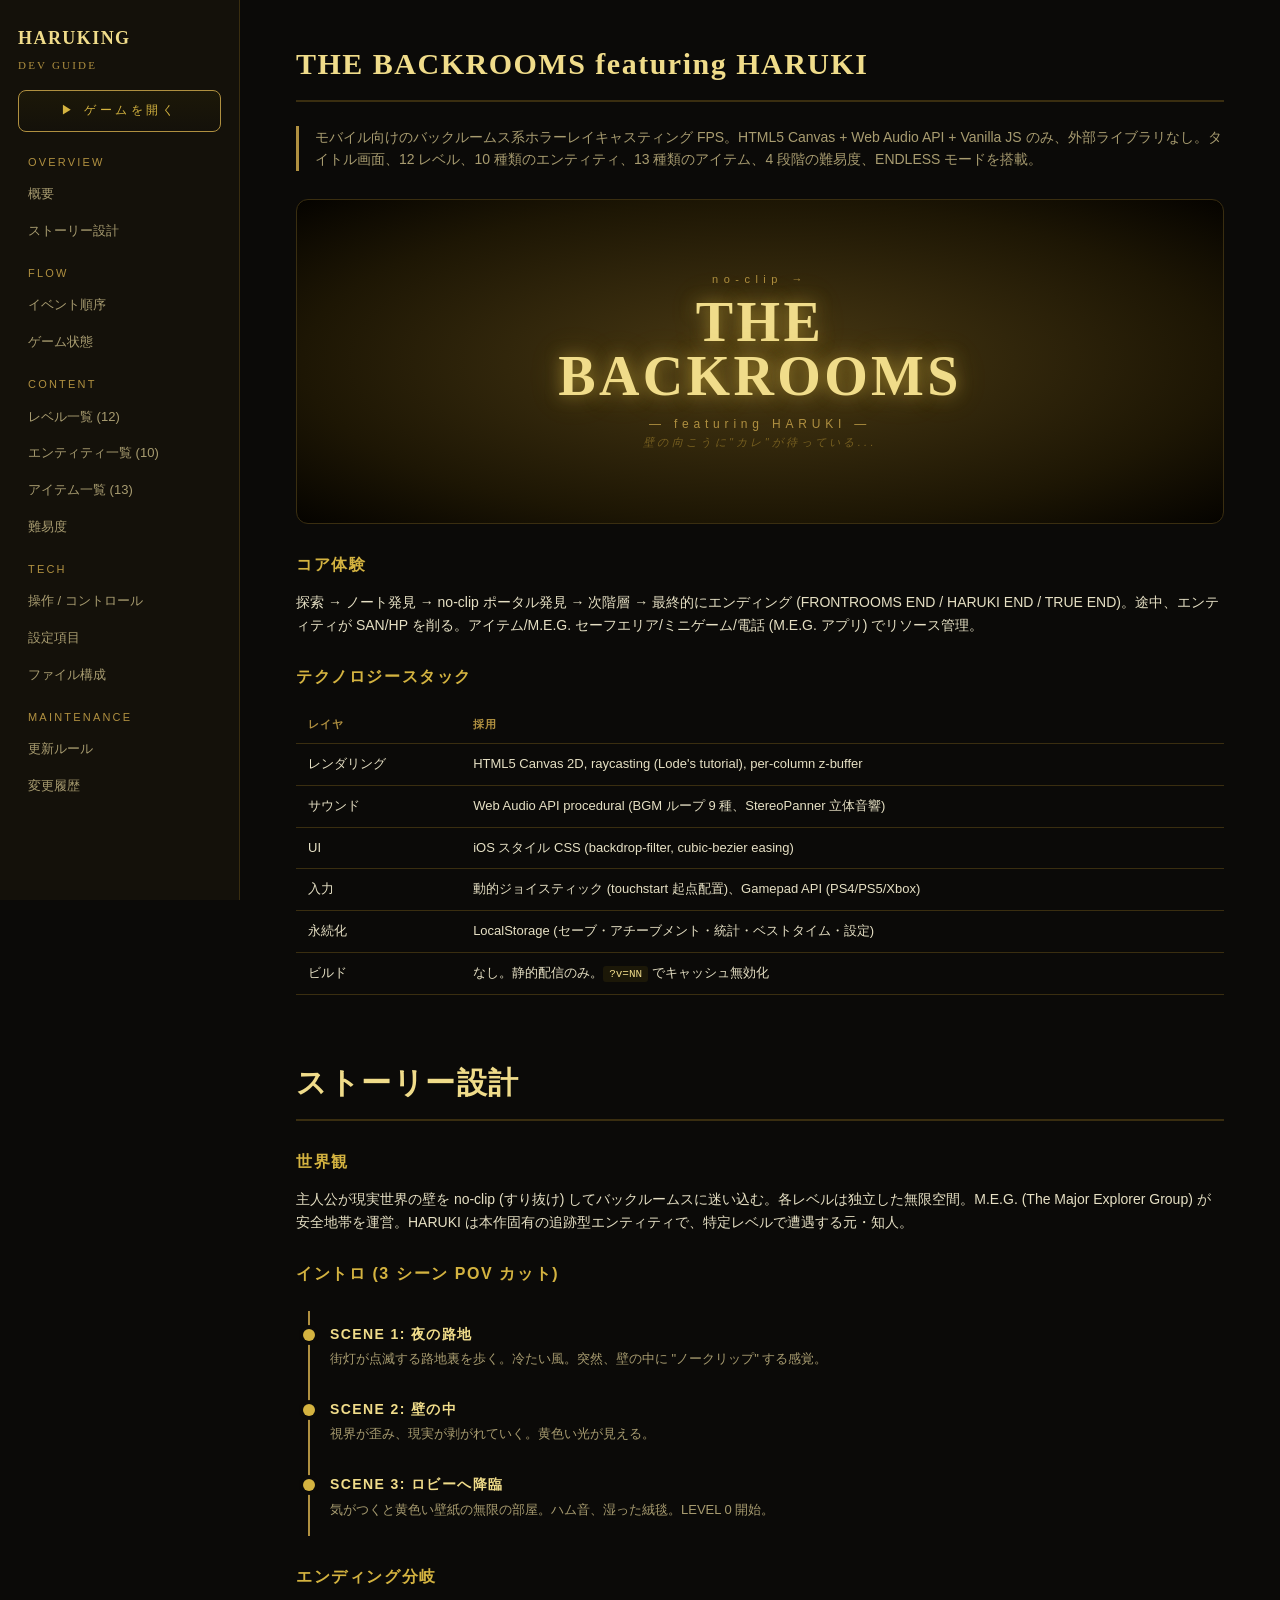
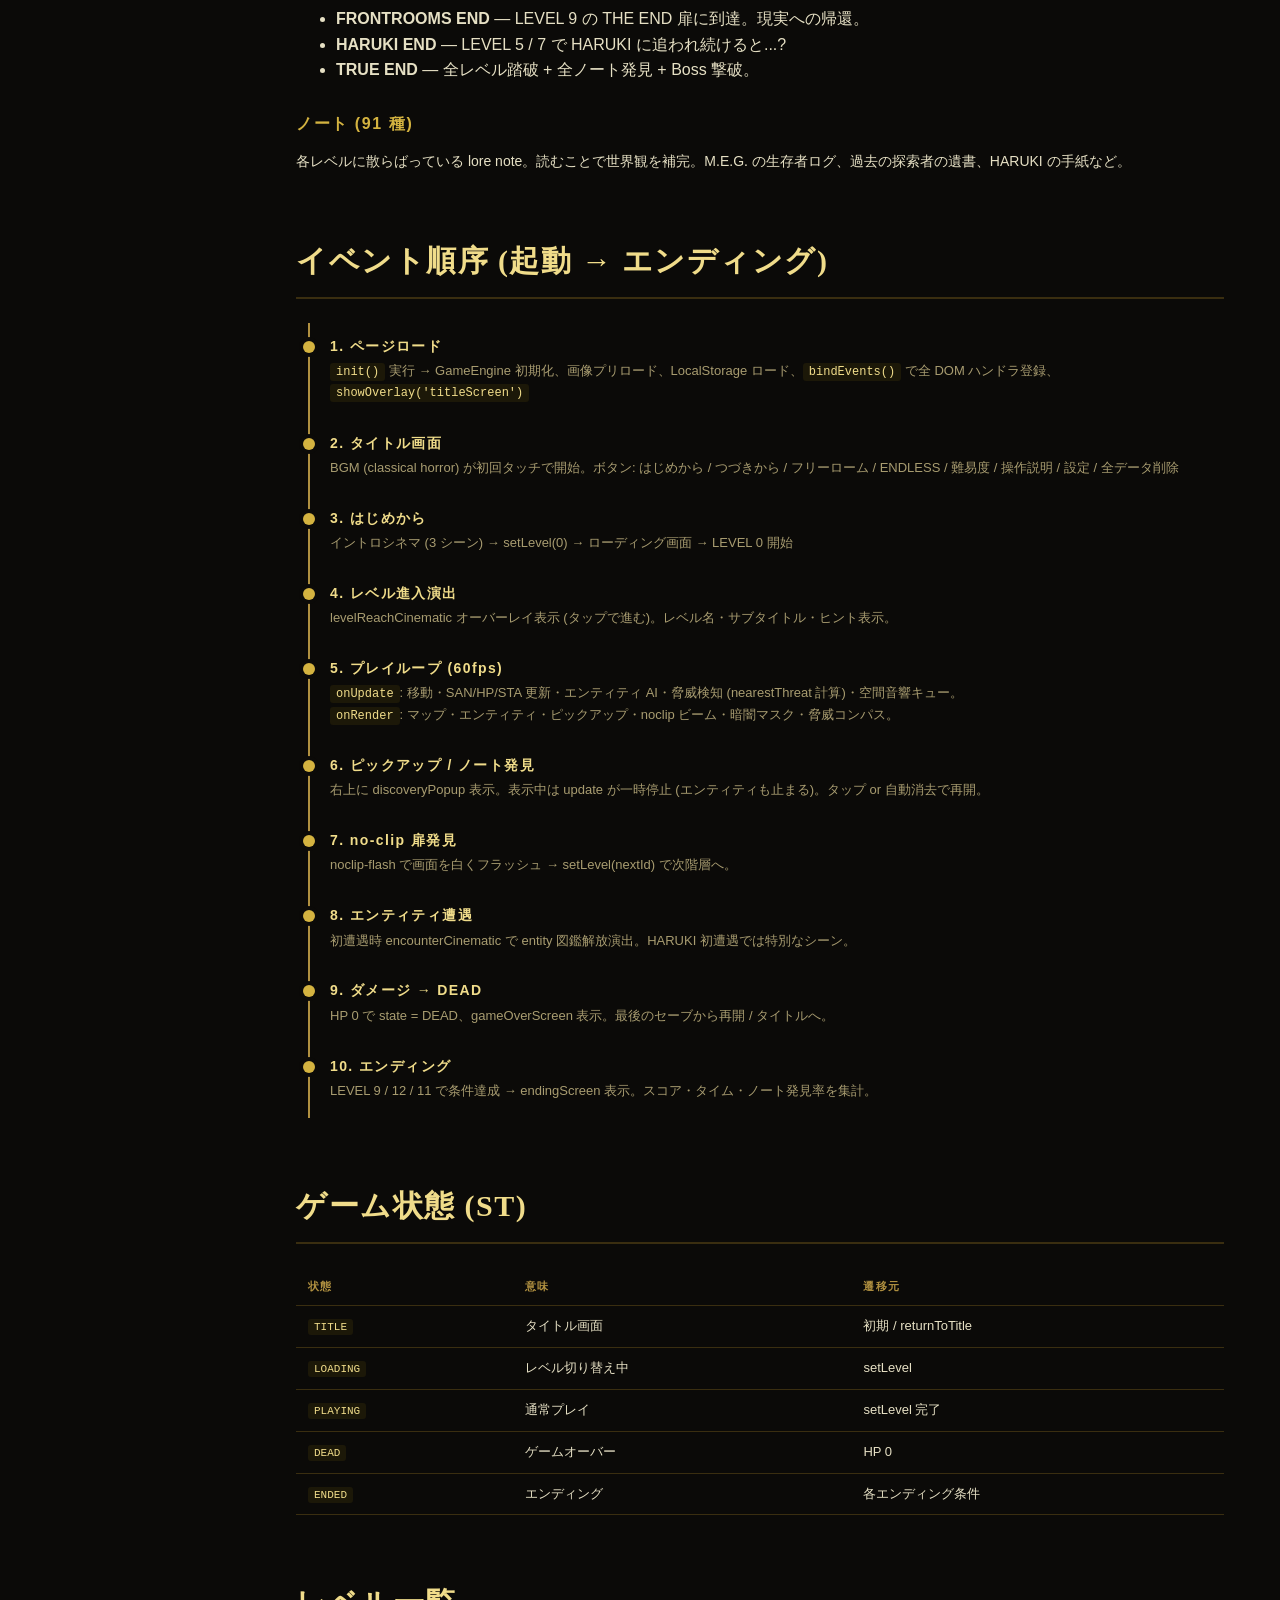
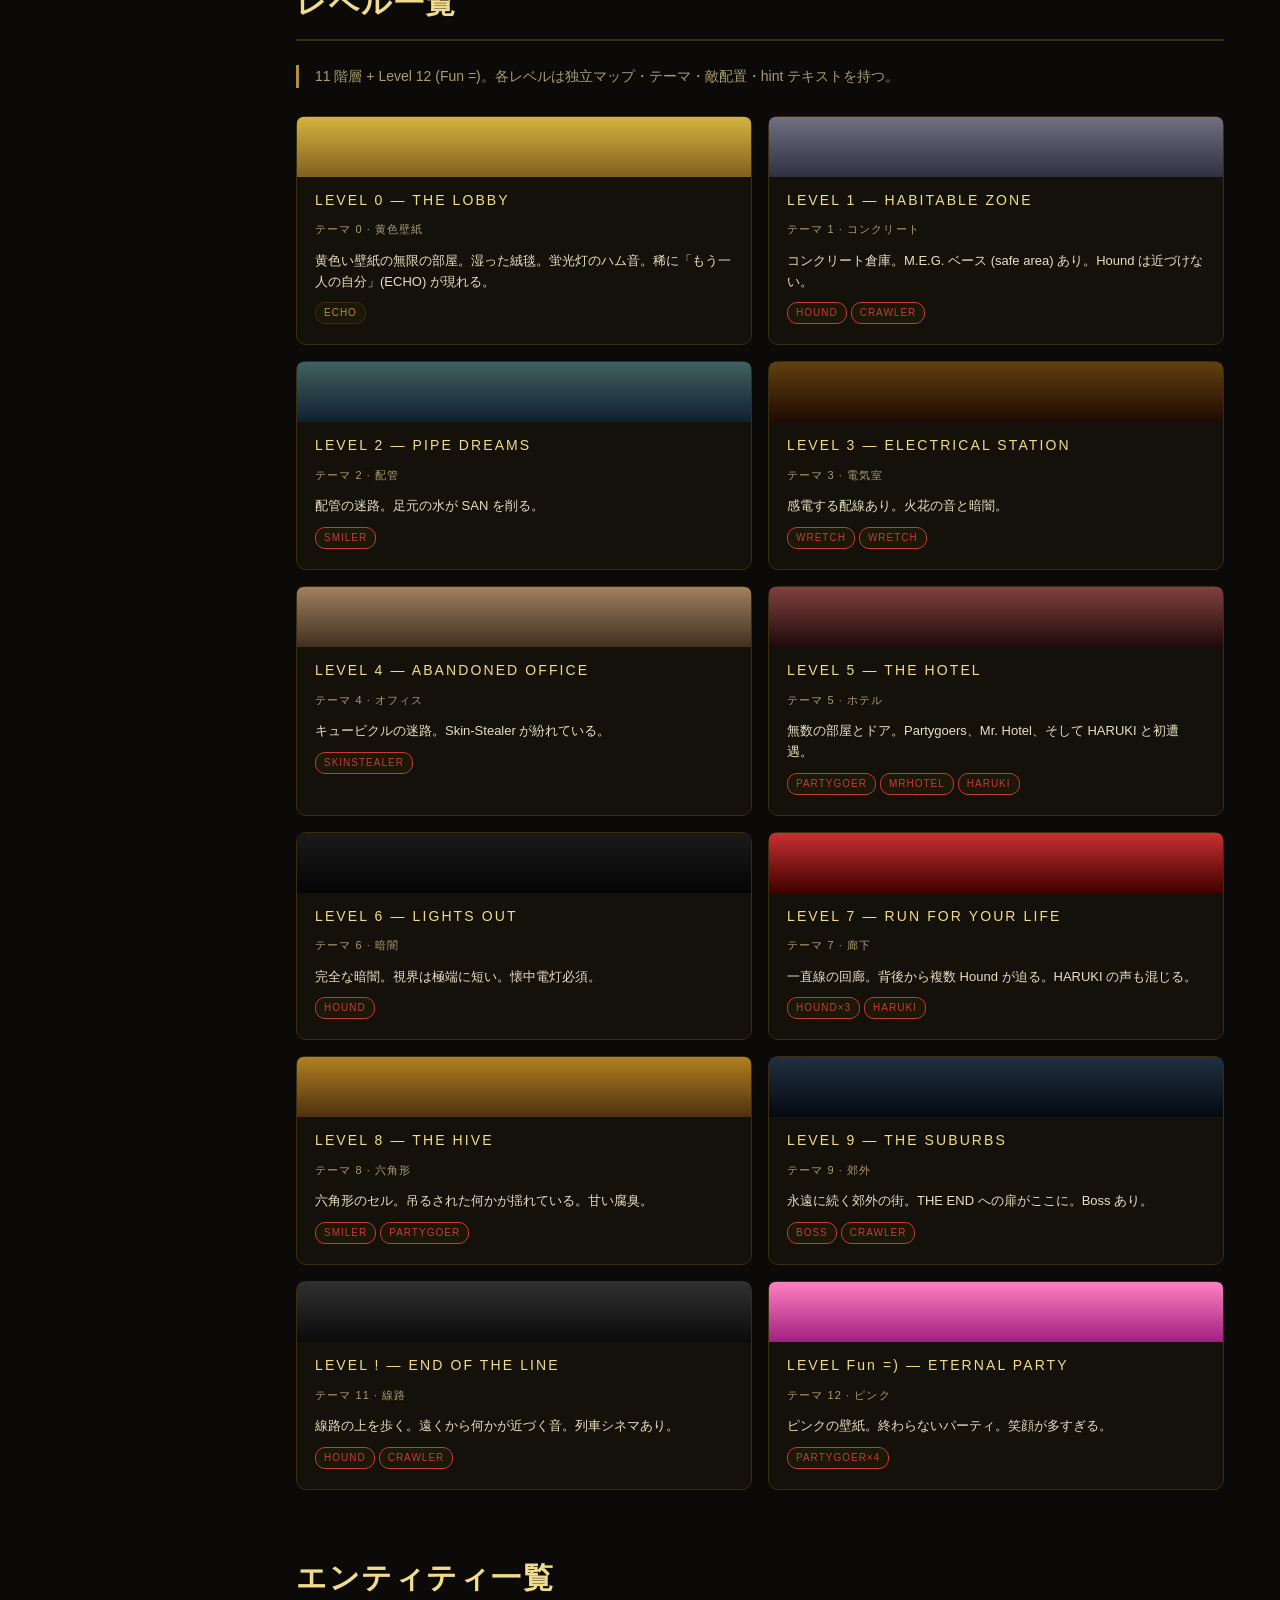
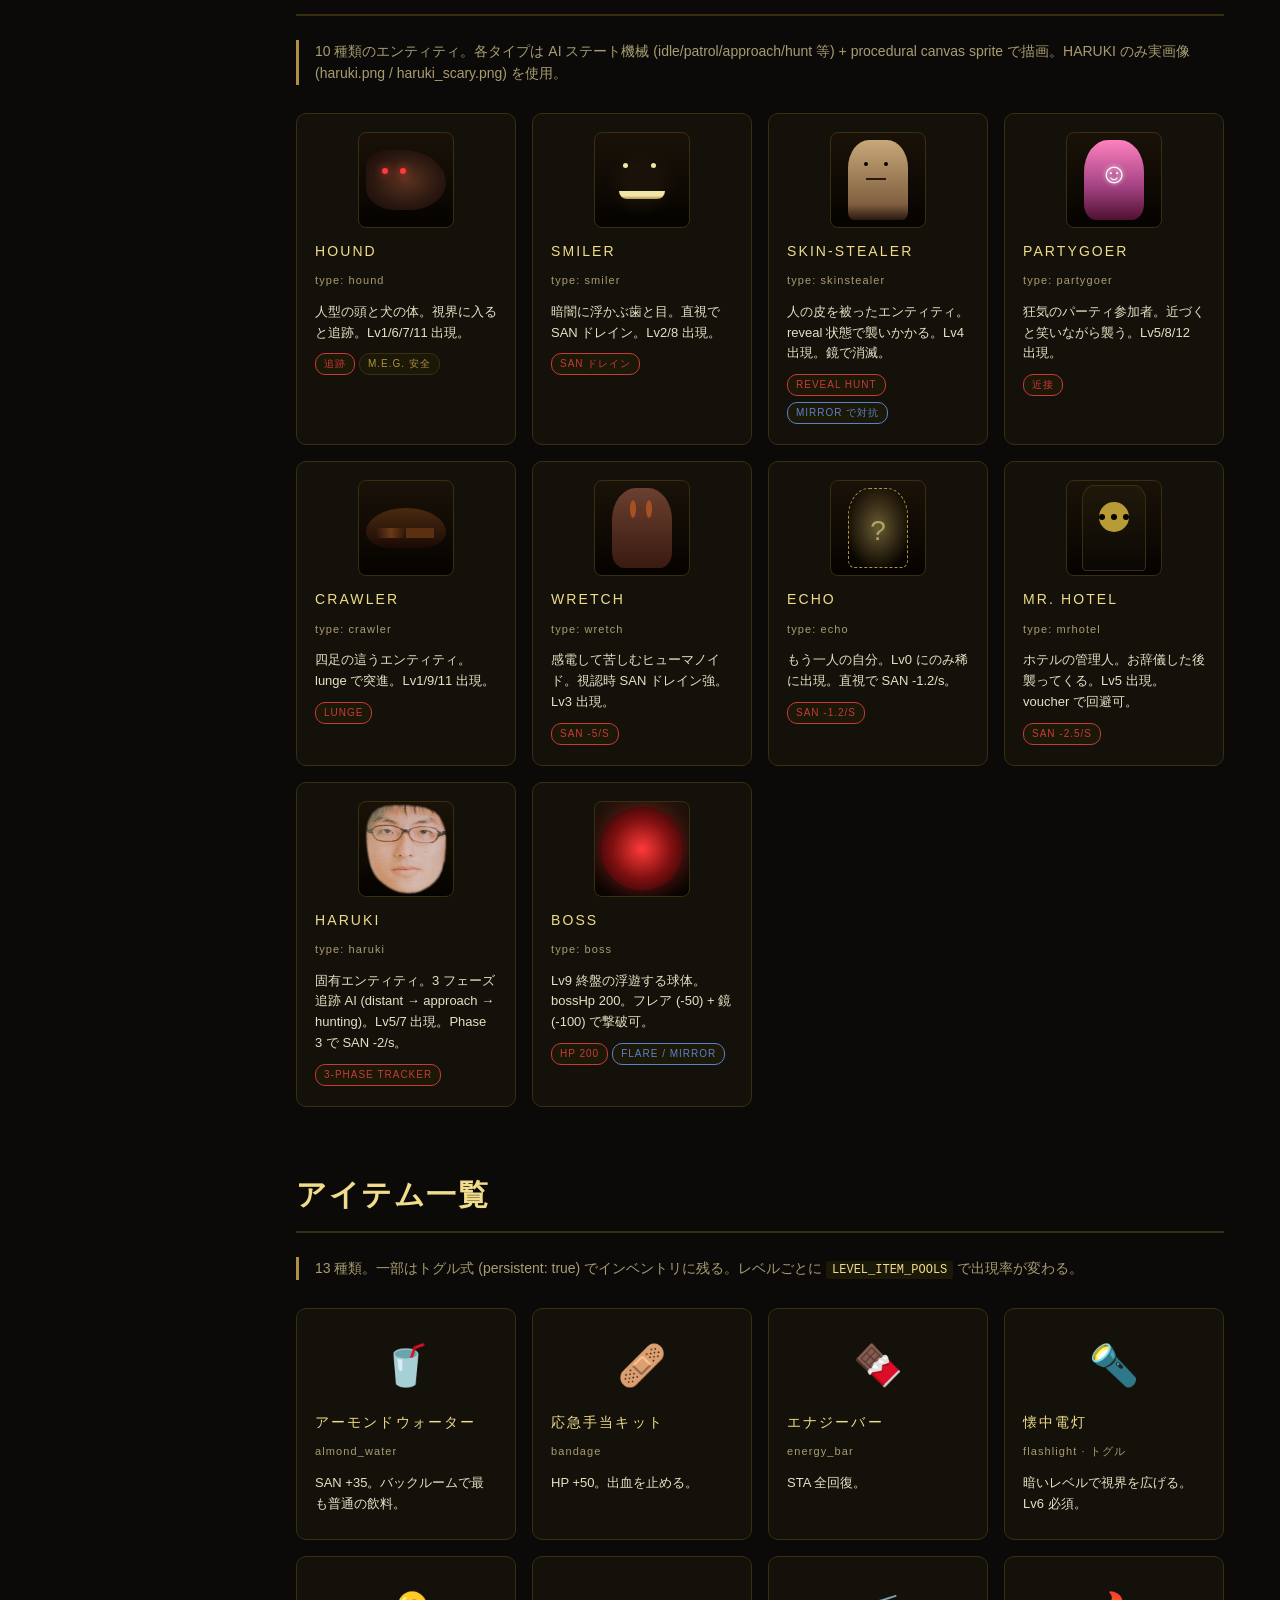
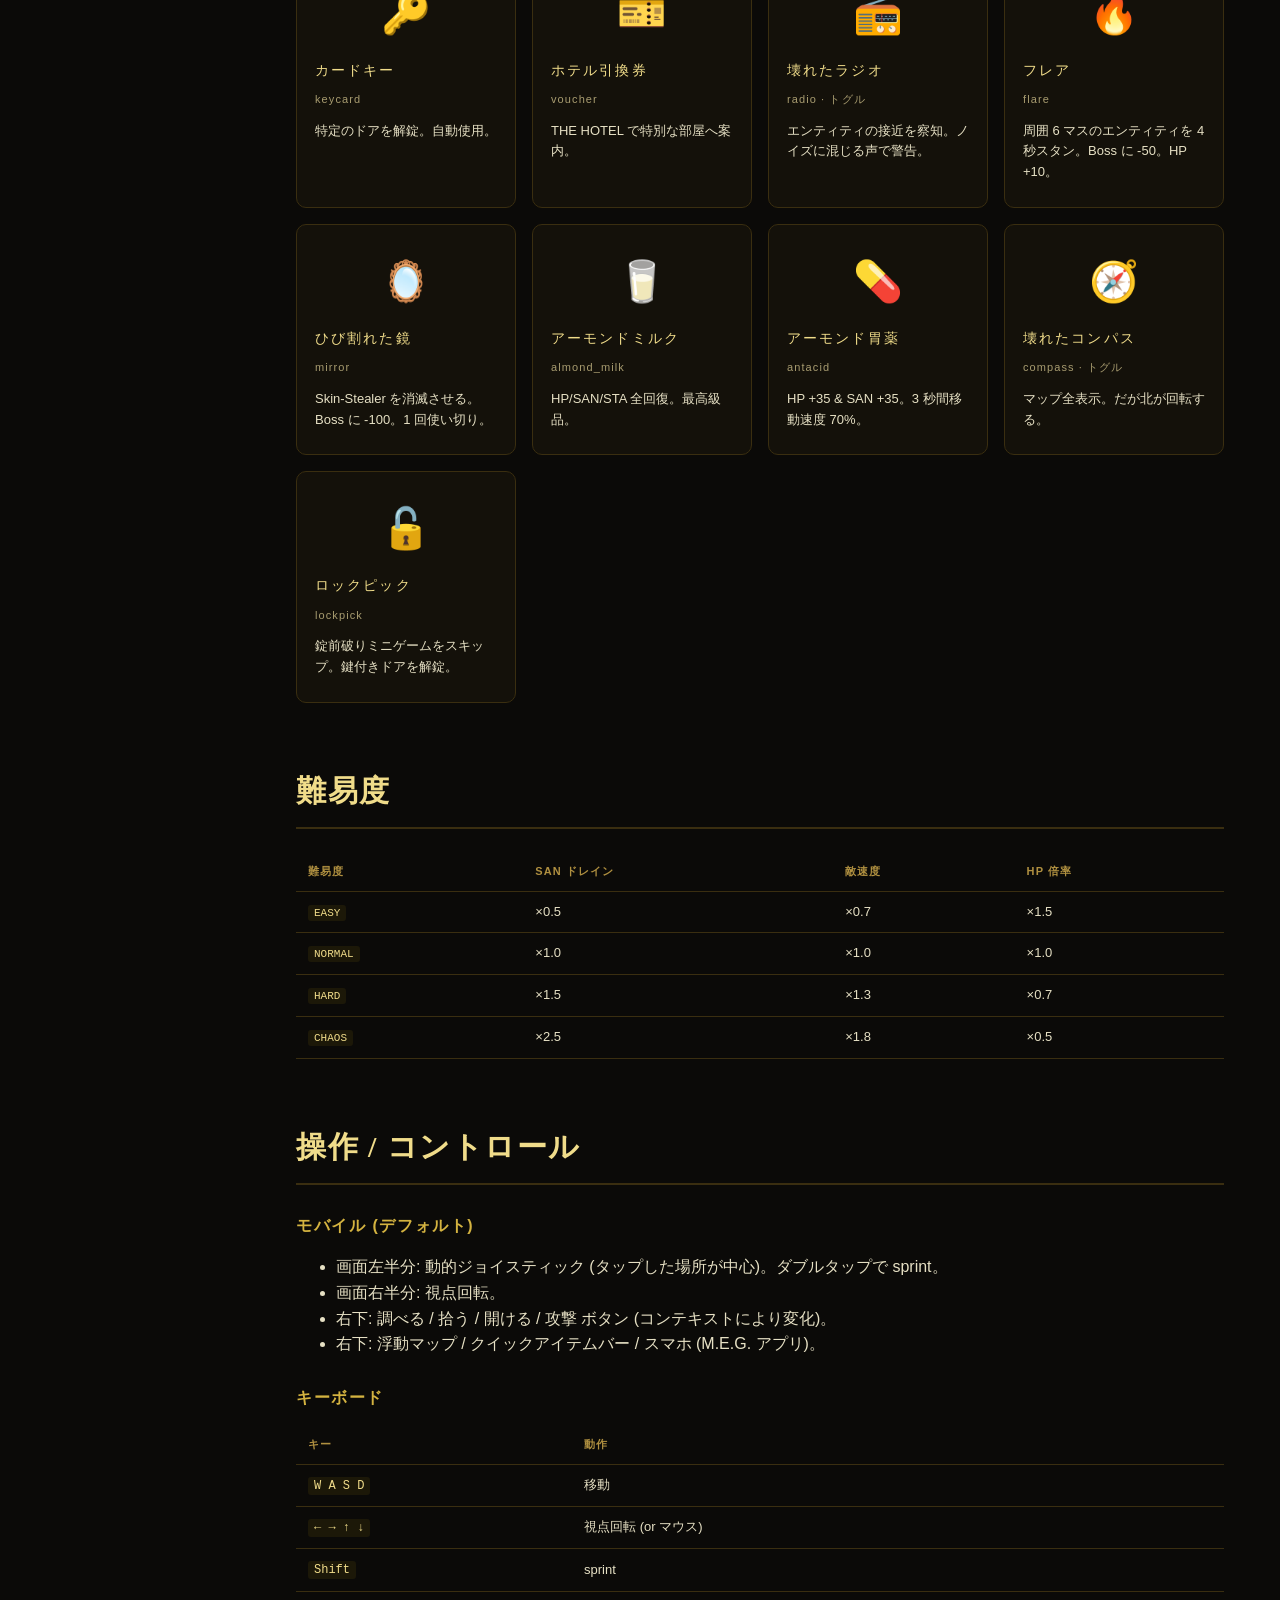
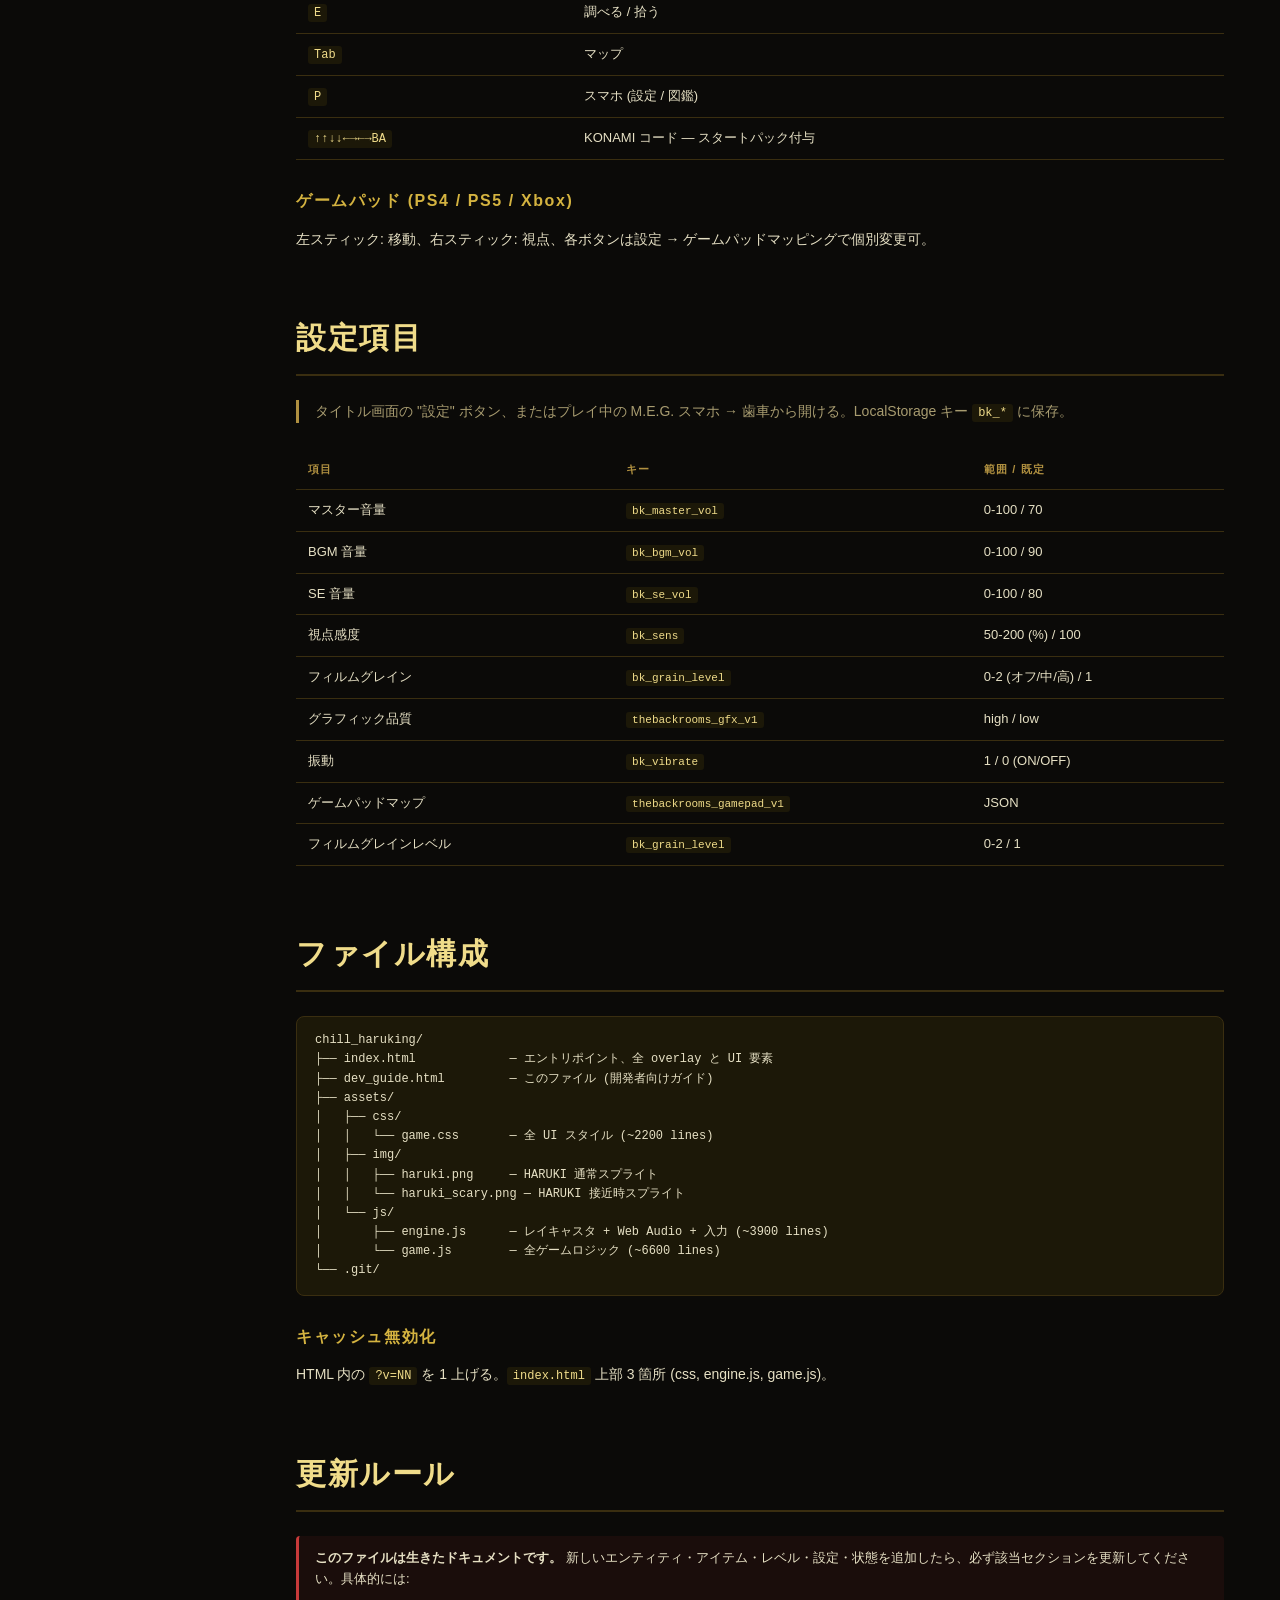
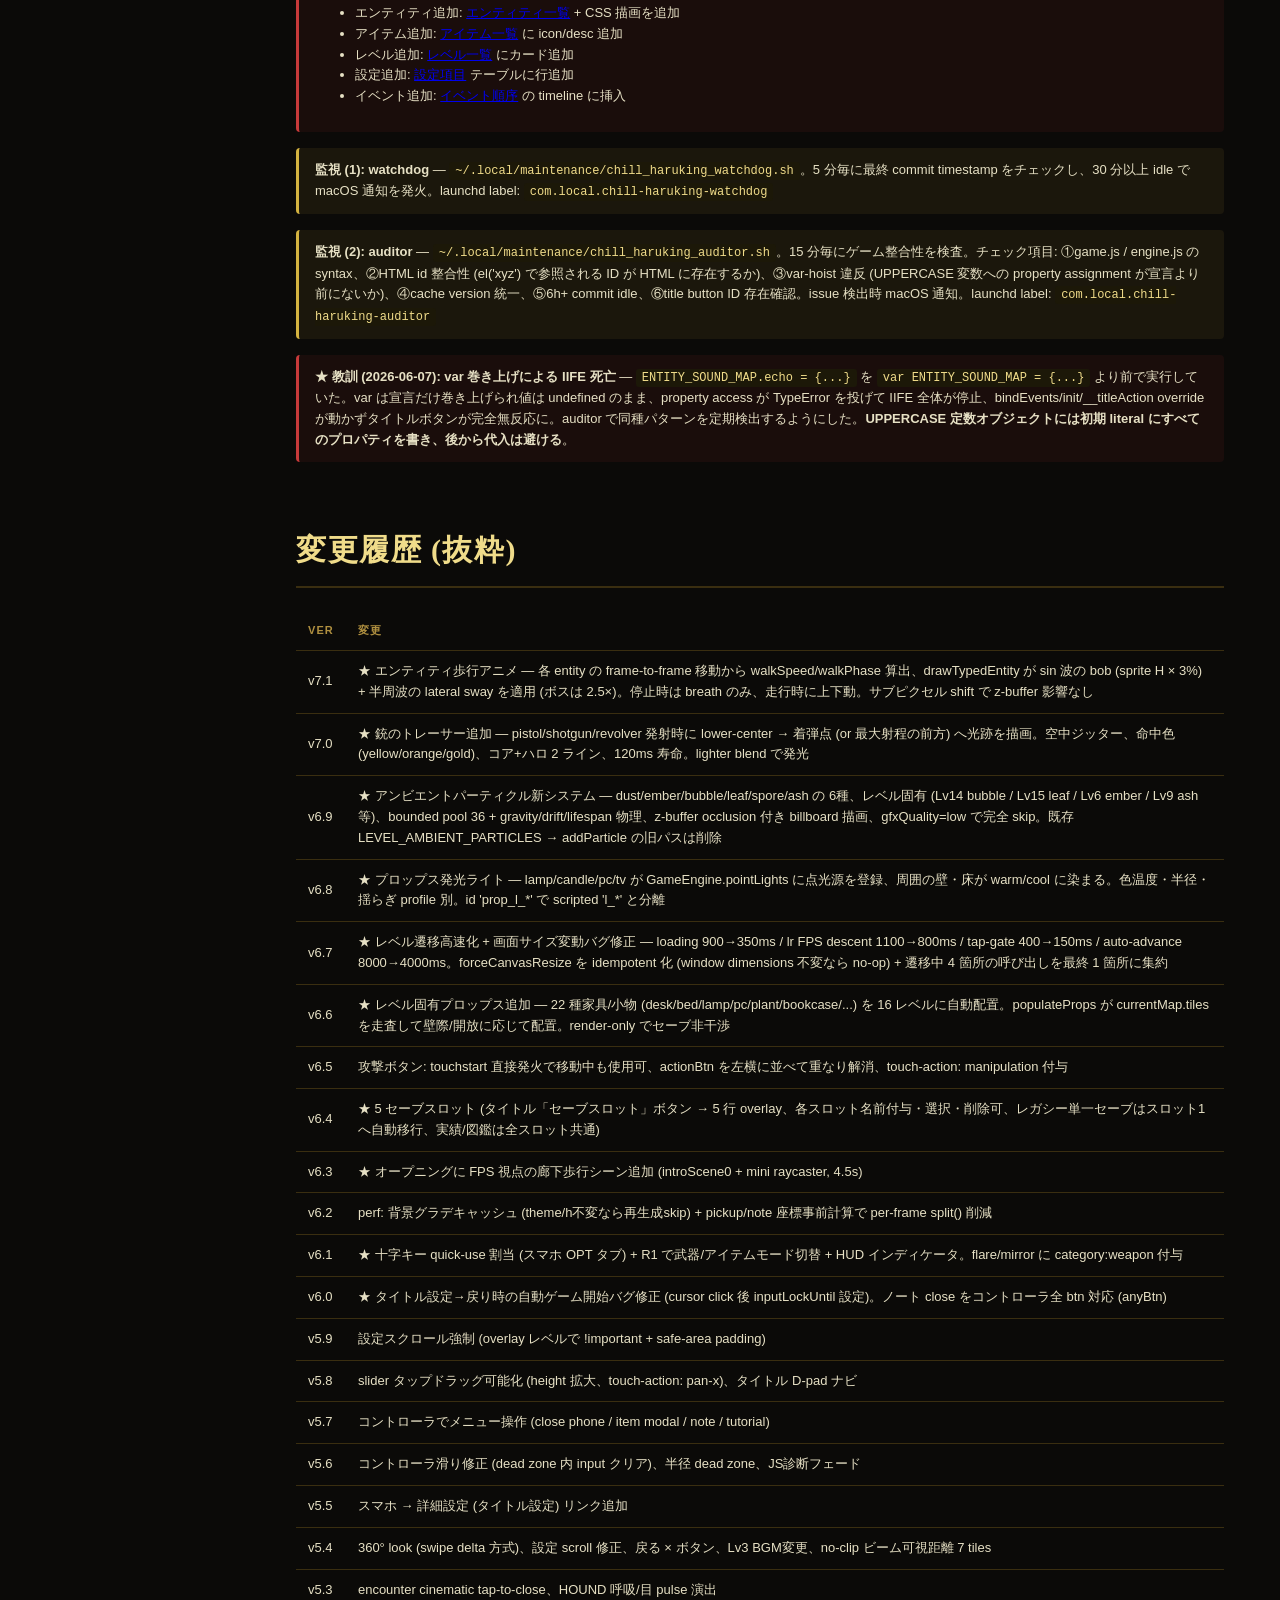
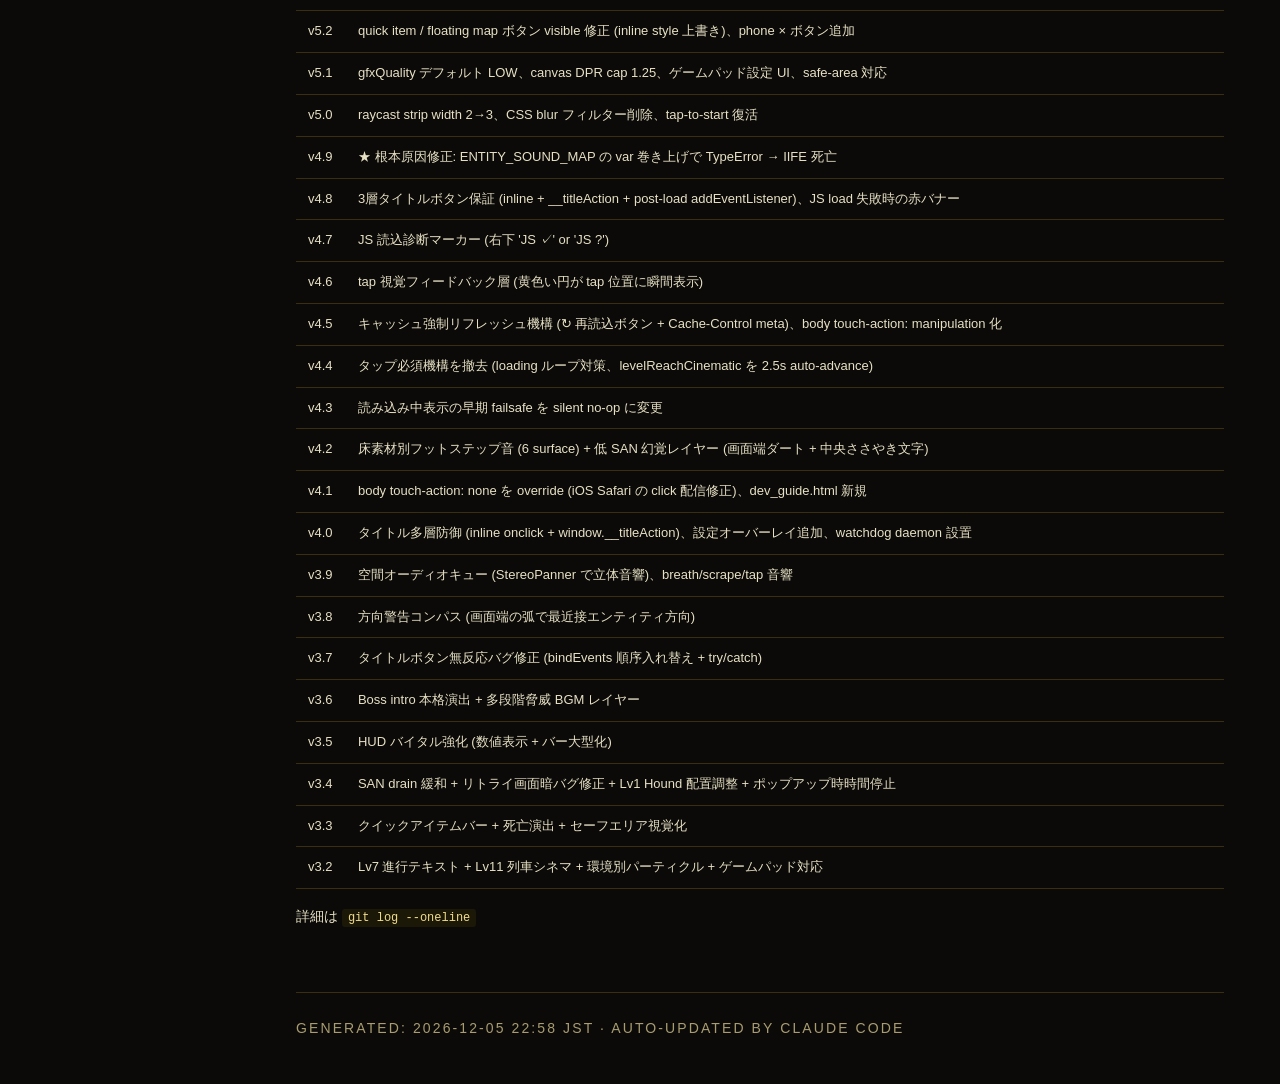
==== commit 00c600e5: "エンティティ歩行アニメ — 移動同期の body bob + lateral sway Realism Wave 5。エンティティが移動中に上下動 + 微小な左右揺れを伴うよう にし「生きている感」を" ====
--- a/dev_guide.html
+++ b/dev_guide.html
@@ -956,6 +956,7 @@
   <h2>変更履歴 (抜粋)</h2>
   <table>
     <tr><th>ver</th><th>変更</th></tr>
+    <tr><td>v7.1</td><td>★ エンティティ歩行アニメ — 各 entity の frame-to-frame 移動から walkSpeed/walkPhase 算出、drawTypedEntity が sin 波の bob (sprite H × 3%) + 半周波の lateral sway を適用 (ボスは 2.5×)。停止時は breath のみ、走行時に上下動。サブピクセル shift で z-buffer 影響なし</td></tr>
     <tr><td>v7.0</td><td>★ 銃のトレーサー追加 — pistol/shotgun/revolver 発射時に lower-center → 着弾点 (or 最大射程の前方) へ光跡を描画。空中ジッター、命中色 (yellow/orange/gold)、コア+ハロ 2 ライン、120ms 寿命。lighter blend で発光</td></tr>
     <tr><td>v6.9</td><td>★ アンビエントパーティクル新システム — dust/ember/bubble/leaf/spore/ash の 6種、レベル固有 (Lv14 bubble / Lv15 leaf / Lv6 ember / Lv9 ash 等)、bounded pool 36 + gravity/drift/lifespan 物理、z-buffer occlusion 付き billboard 描画、gfxQuality=low で完全 skip。既存 LEVEL_AMBIENT_PARTICLES → addParticle の旧パスは削除</td></tr>
     <tr><td>v6.8</td><td>★ プロップス発光ライト — lamp/candle/pc/tv が GameEngine.pointLights に点光源を登録、周囲の壁・床が warm/cool に染まる。色温度・半径・揺らぎ profile 別。id 'prop_l_*' で scripted 'l_*' と分離</td></tr>
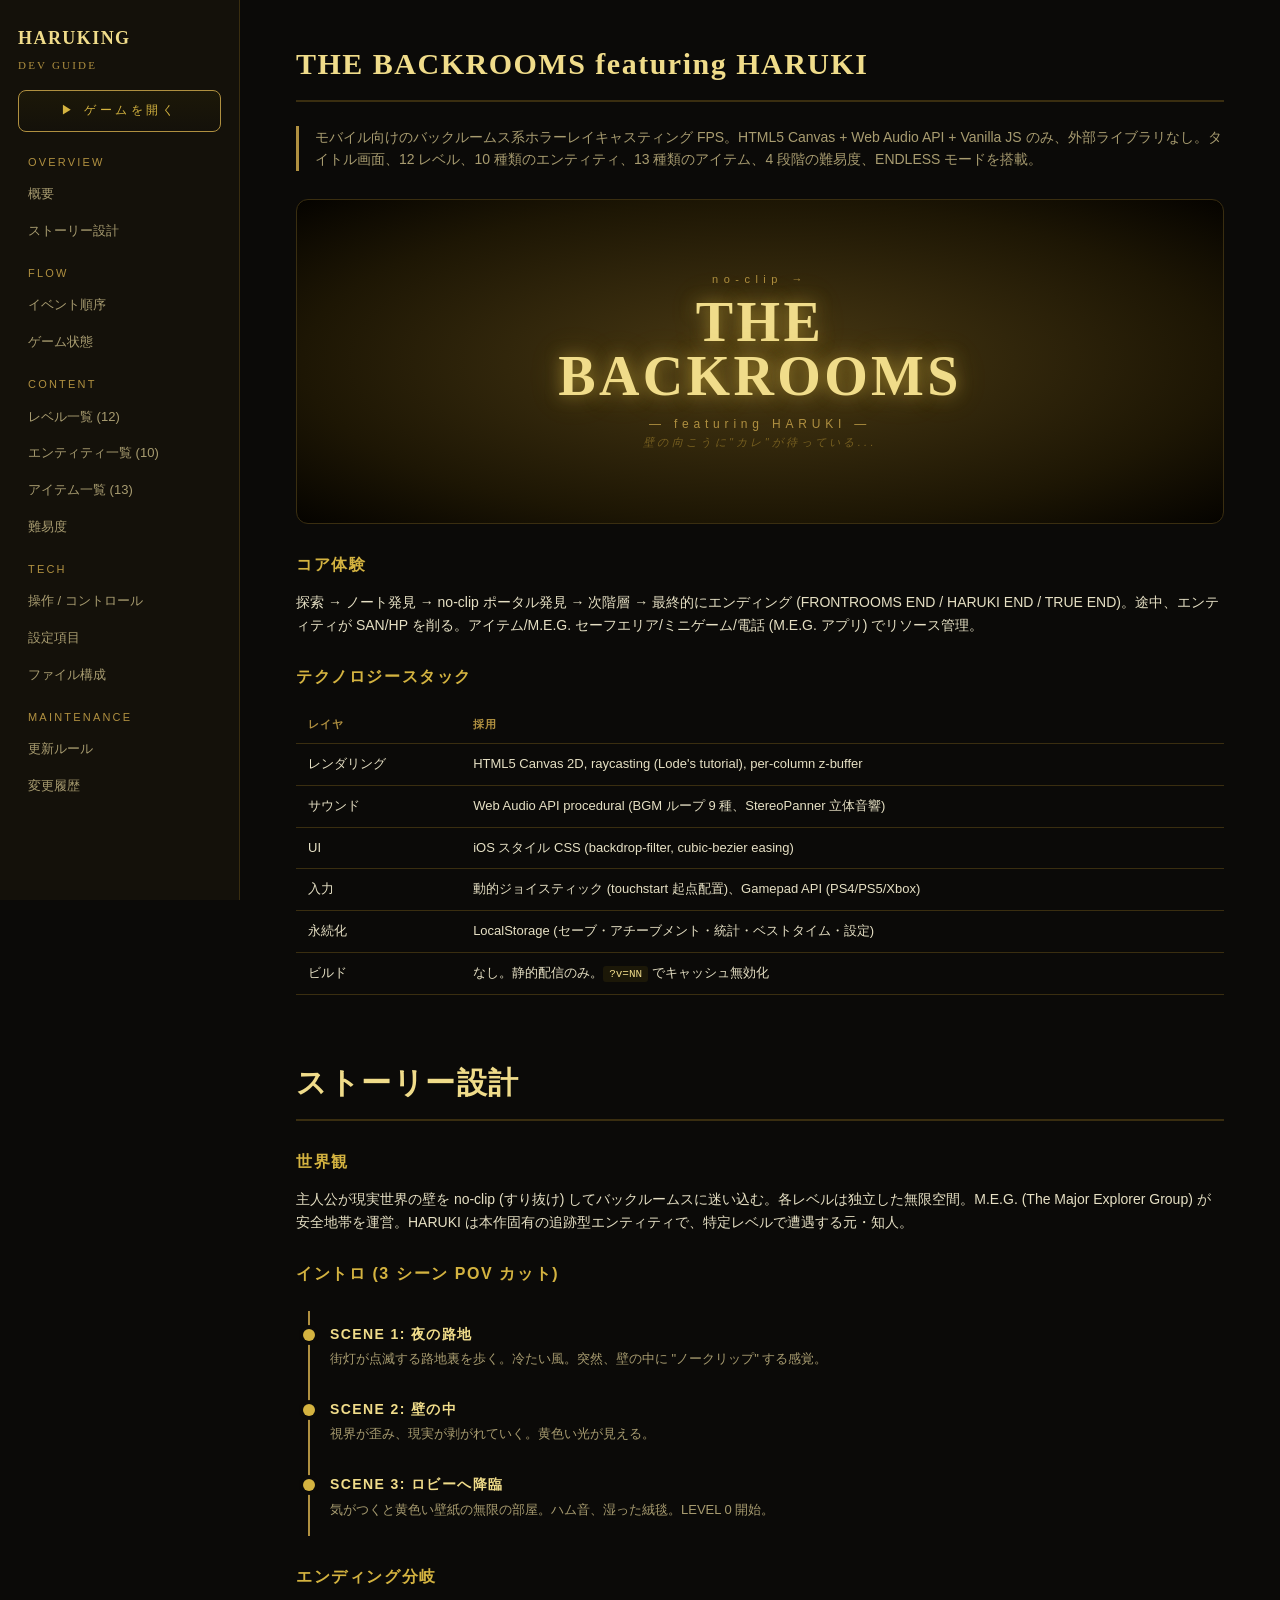
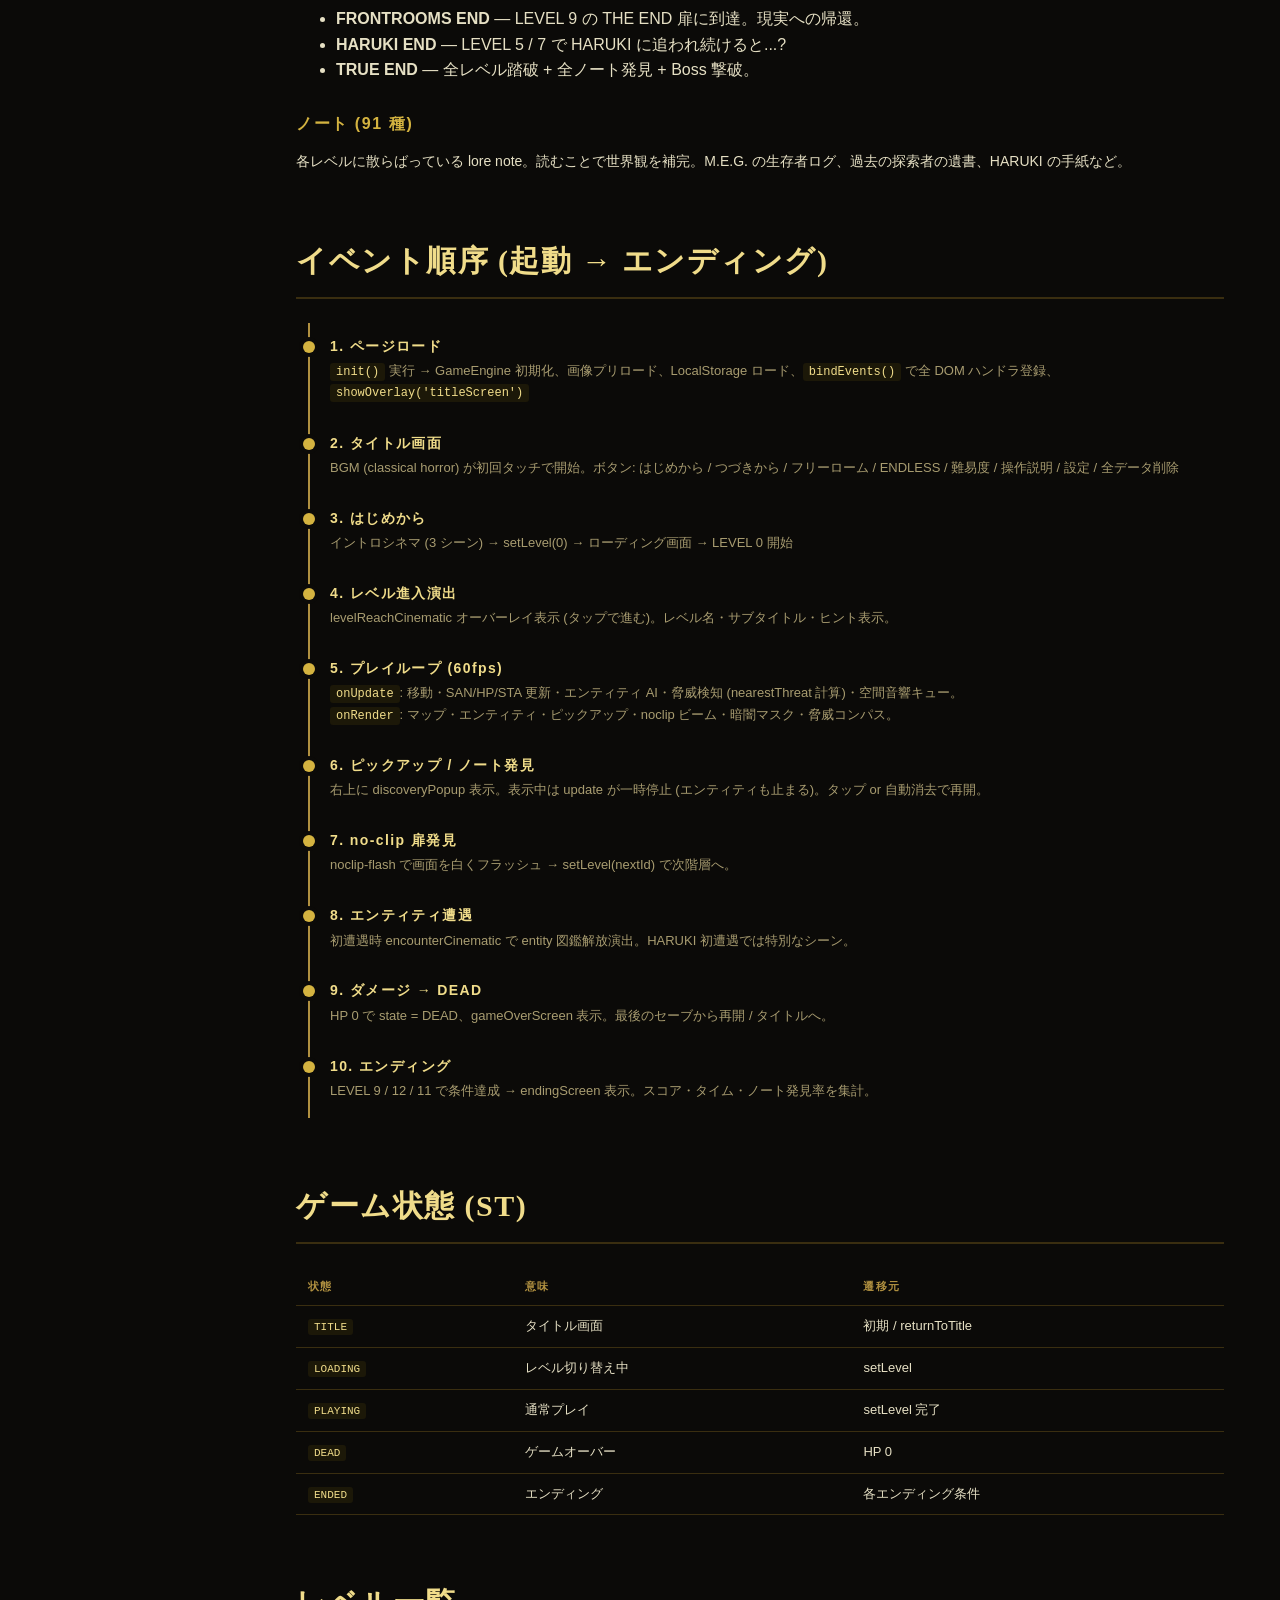
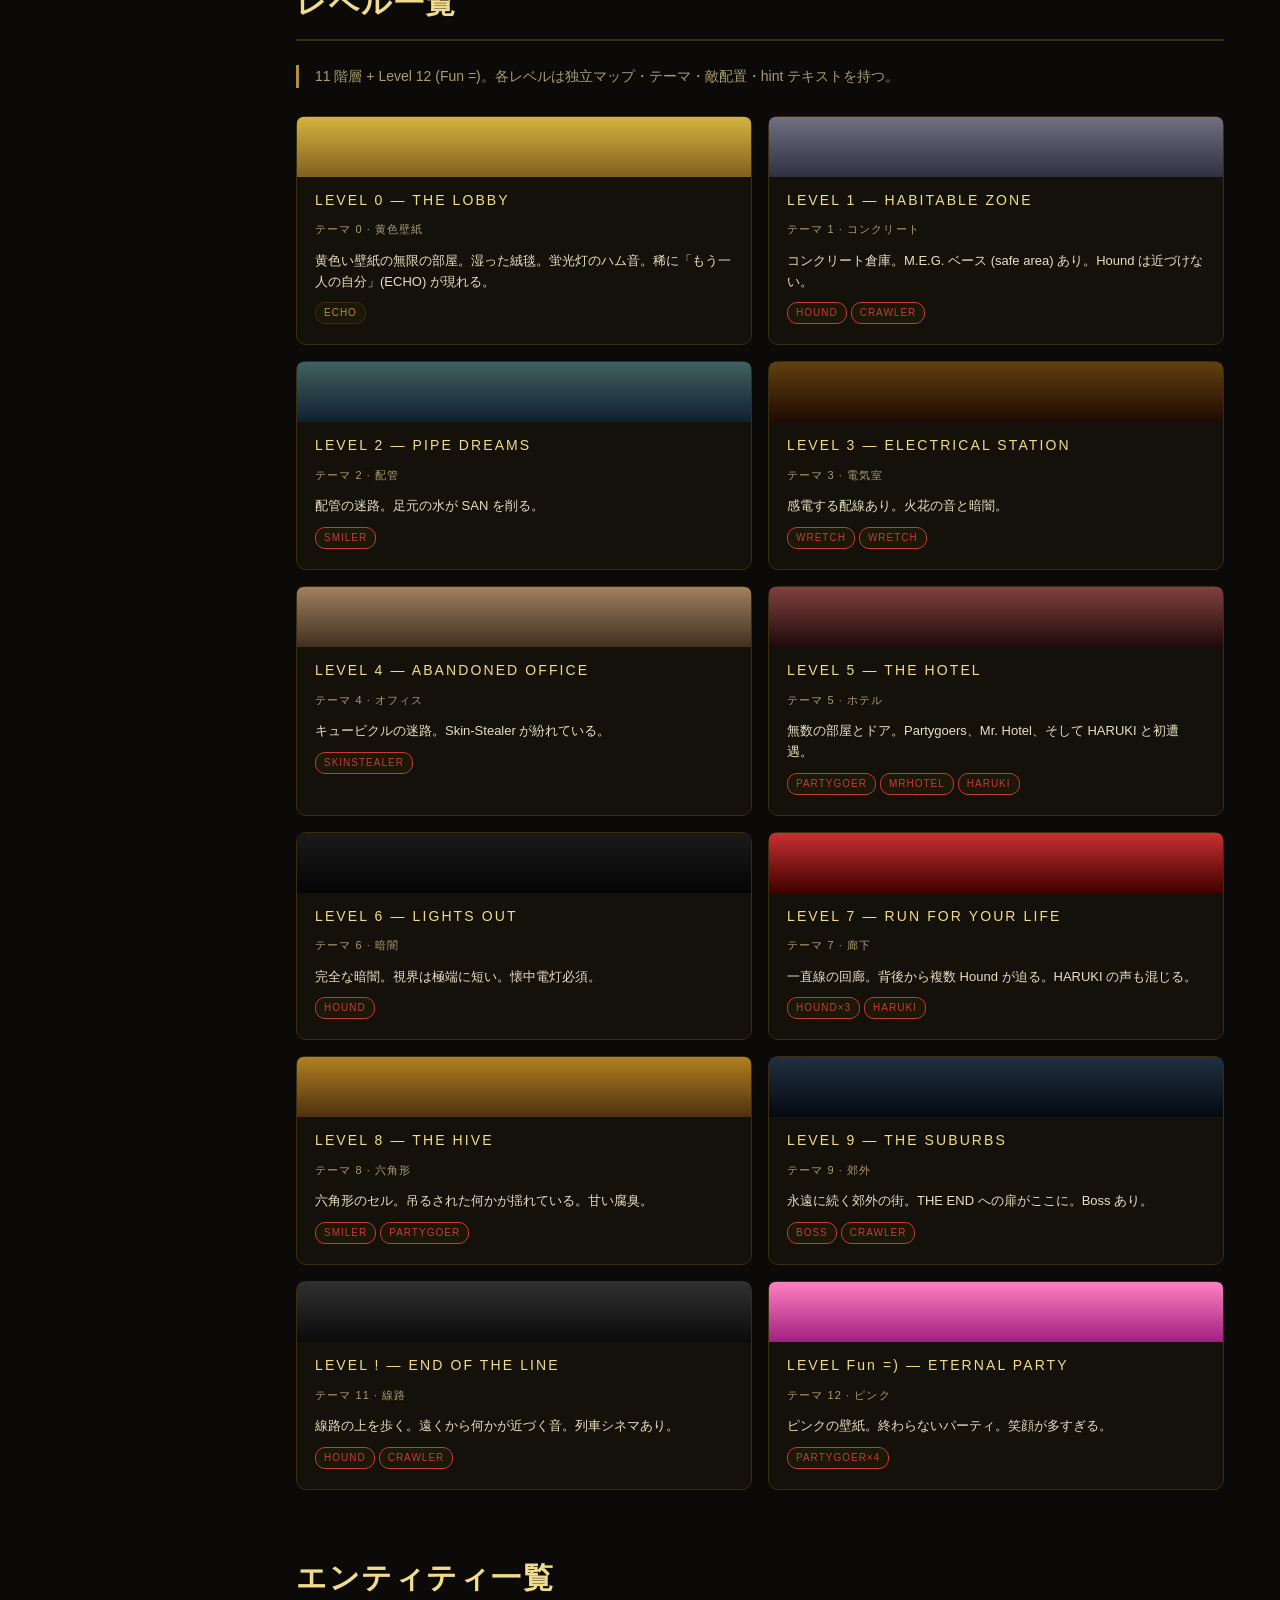
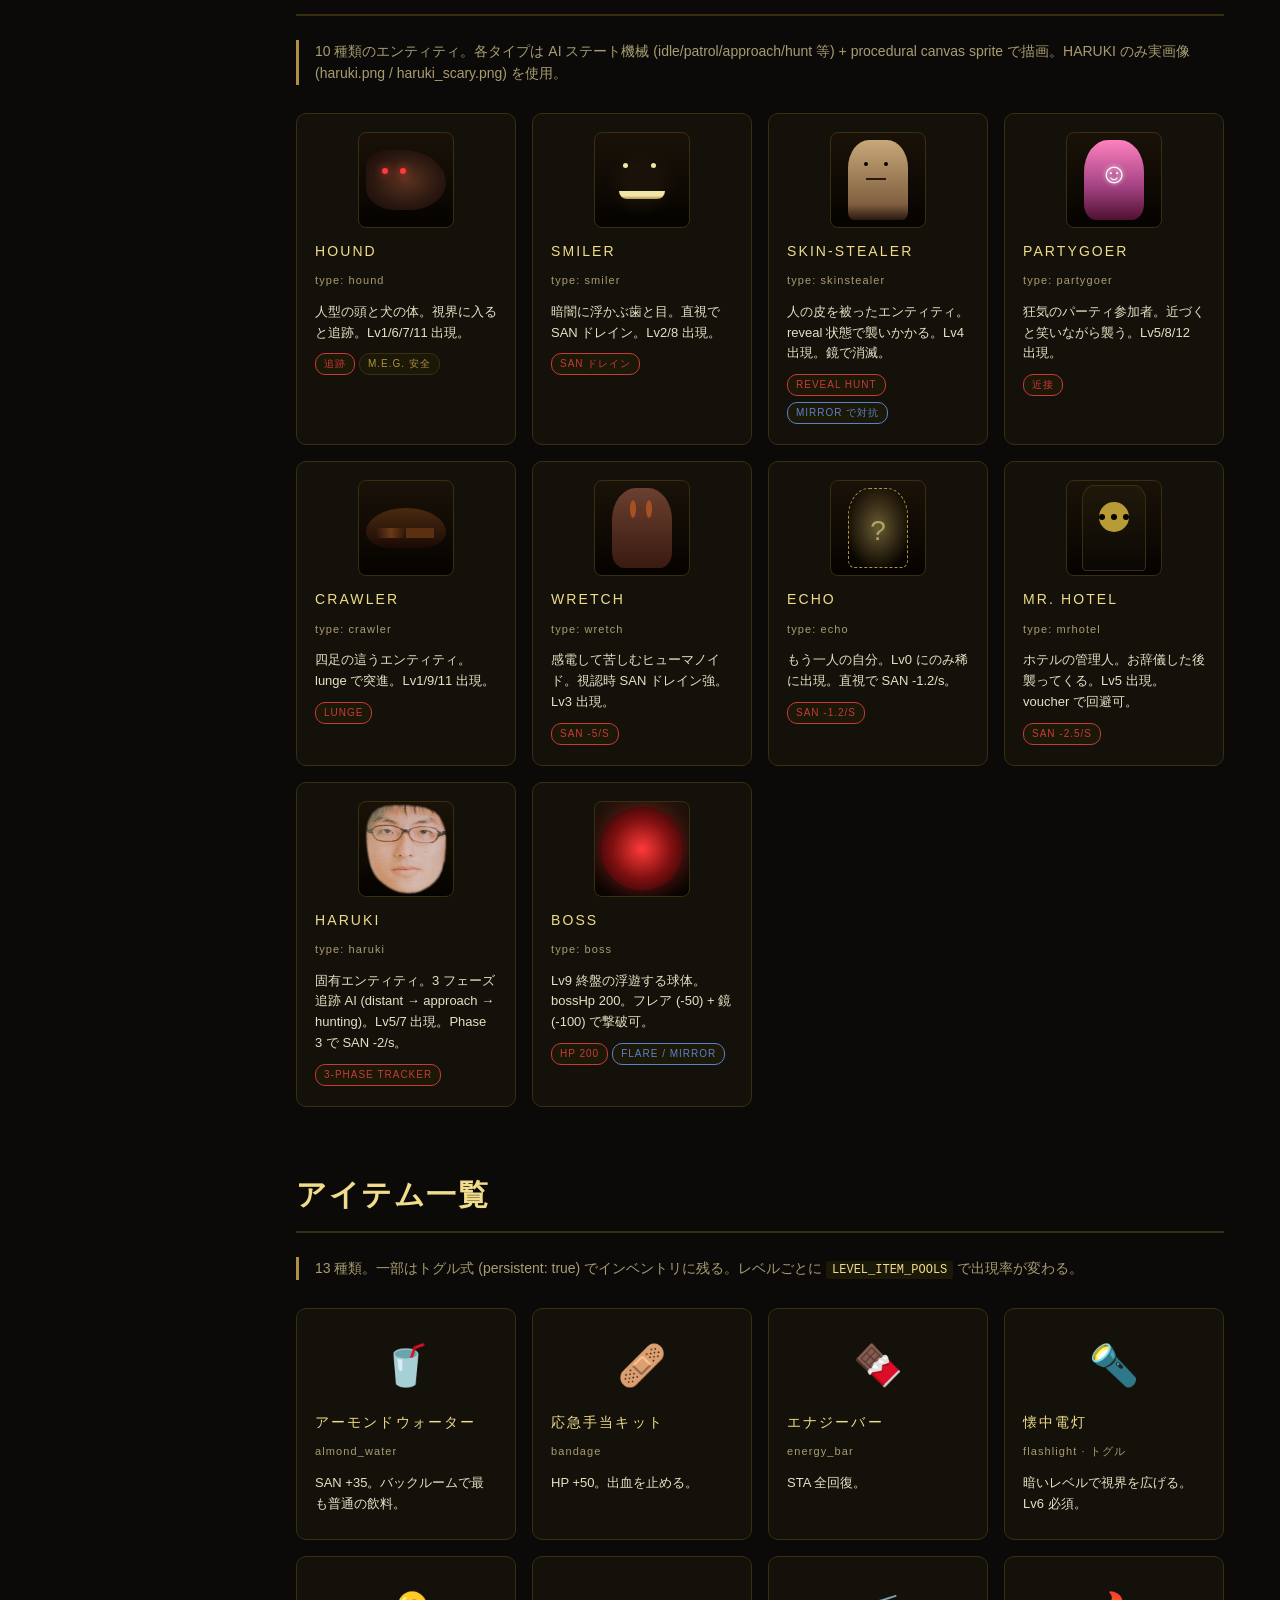
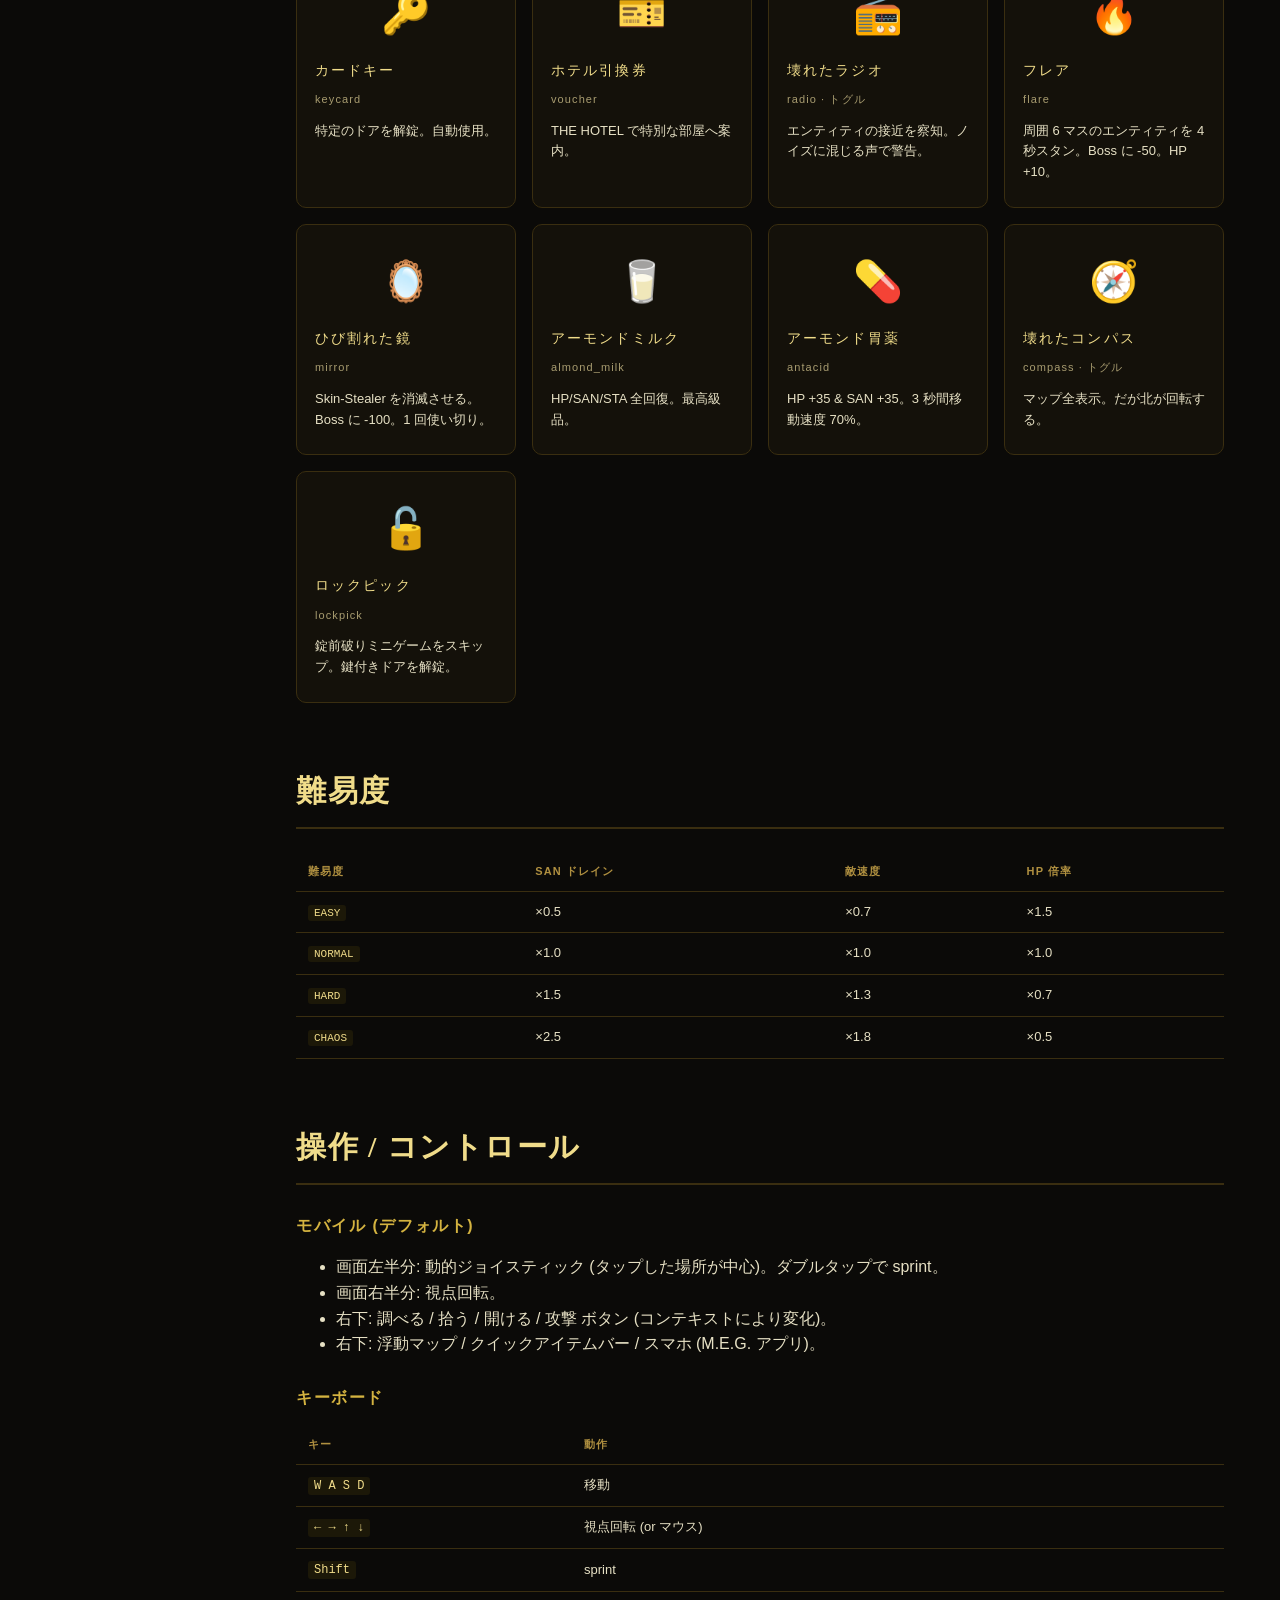
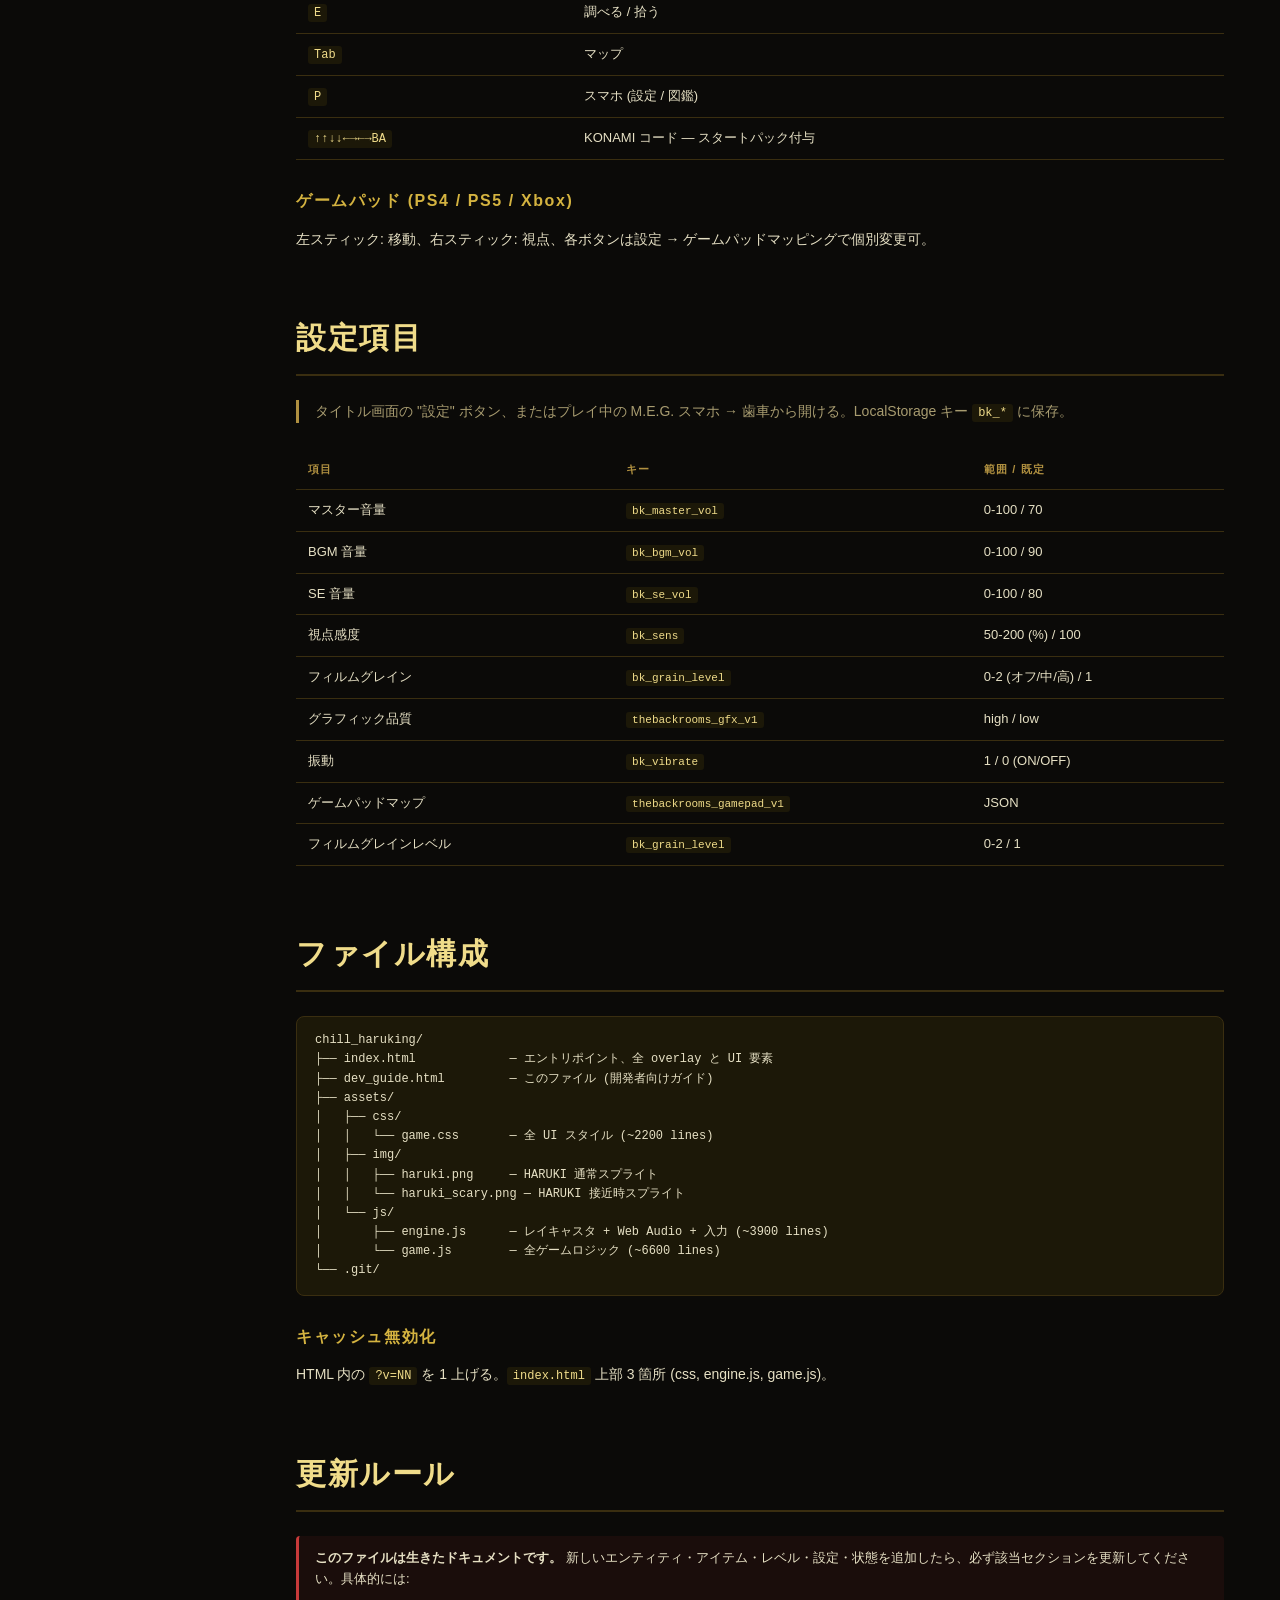
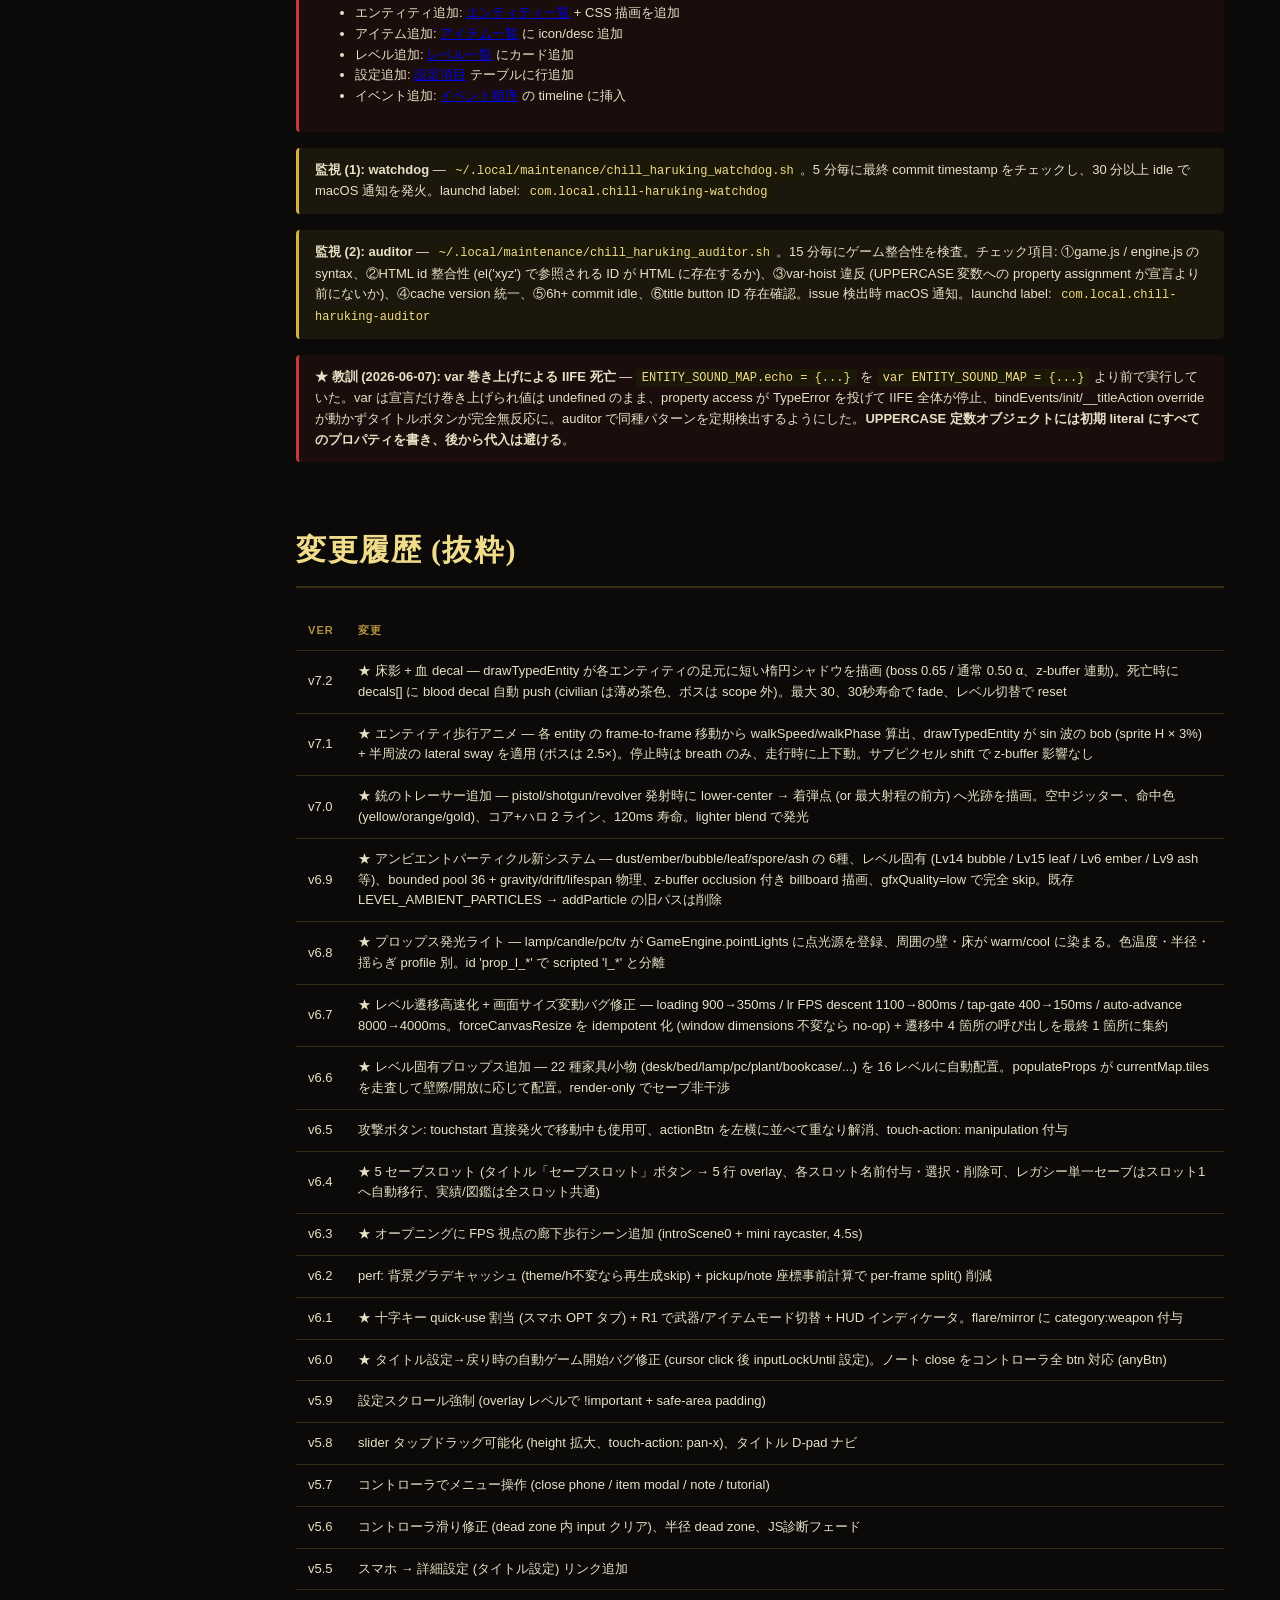
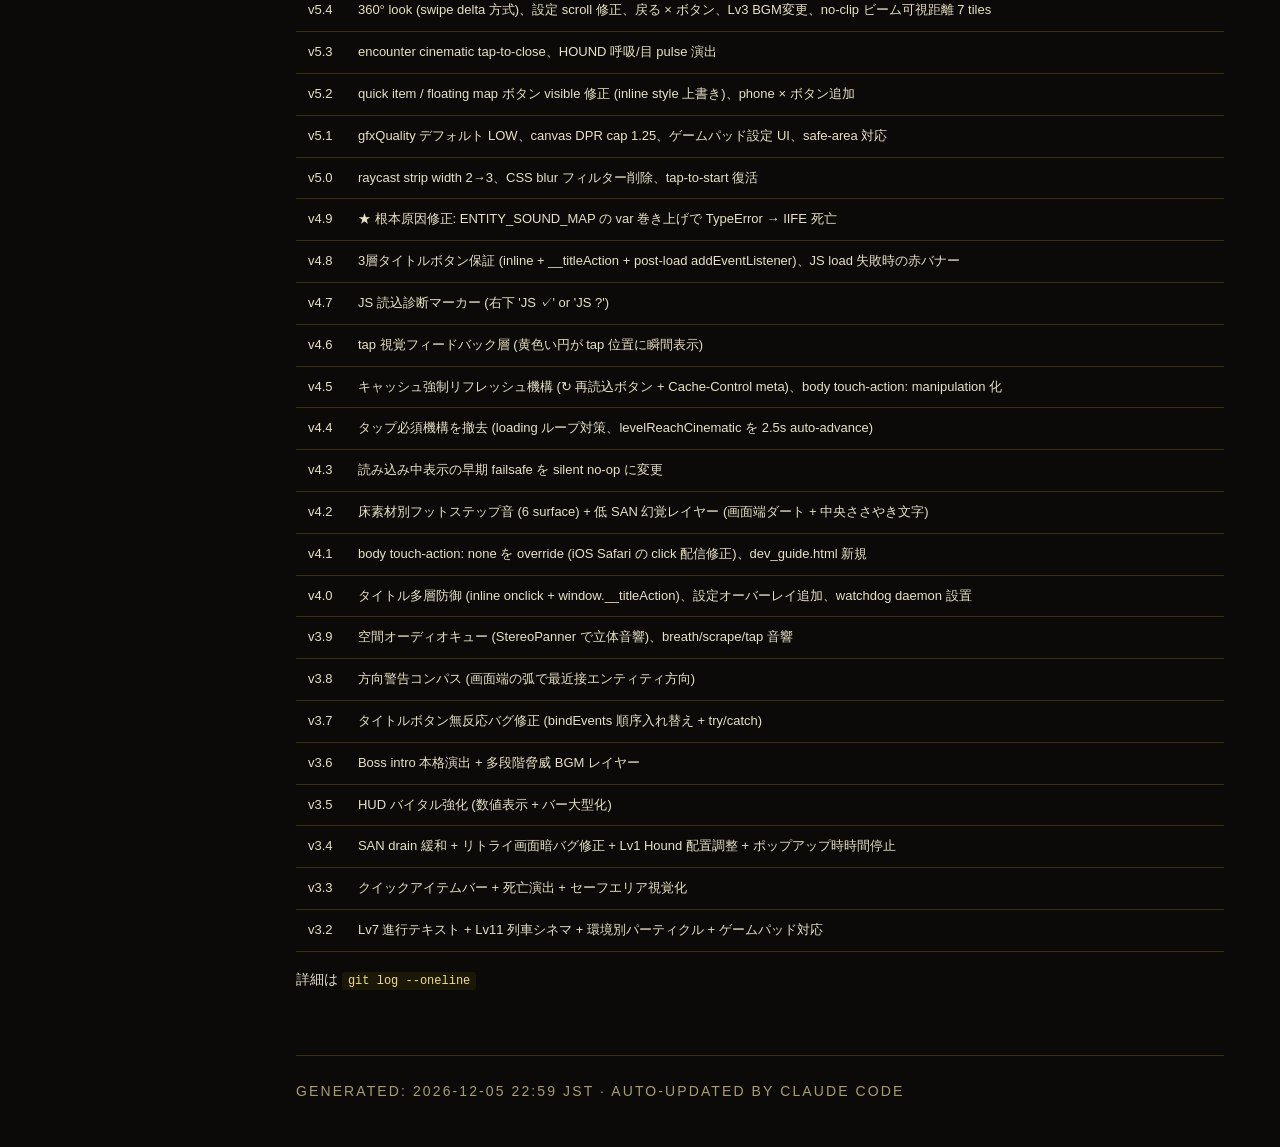
==== commit 3f3e29ba: "床影 + 血 decal — entity を空間にしっかり座らせる Realism Wave 6。  - 床影 (foot shadow): drawTypedEntity の per-type r" ====
--- a/dev_guide.html
+++ b/dev_guide.html
@@ -956,6 +956,7 @@
   <h2>変更履歴 (抜粋)</h2>
   <table>
     <tr><th>ver</th><th>変更</th></tr>
+    <tr><td>v7.2</td><td>★ 床影 + 血 decal — drawTypedEntity が各エンティティの足元に短い楕円シャドウを描画 (boss 0.65 / 通常 0.50 α、z-buffer 連動)。死亡時に decals[] に blood decal 自動 push (civilian は薄め茶色、ボスは scope 外)。最大 30、30秒寿命で fade、レベル切替で reset</td></tr>
     <tr><td>v7.1</td><td>★ エンティティ歩行アニメ — 各 entity の frame-to-frame 移動から walkSpeed/walkPhase 算出、drawTypedEntity が sin 波の bob (sprite H × 3%) + 半周波の lateral sway を適用 (ボスは 2.5×)。停止時は breath のみ、走行時に上下動。サブピクセル shift で z-buffer 影響なし</td></tr>
     <tr><td>v7.0</td><td>★ 銃のトレーサー追加 — pistol/shotgun/revolver 発射時に lower-center → 着弾点 (or 最大射程の前方) へ光跡を描画。空中ジッター、命中色 (yellow/orange/gold)、コア+ハロ 2 ライン、120ms 寿命。lighter blend で発光</td></tr>
     <tr><td>v6.9</td><td>★ アンビエントパーティクル新システム — dust/ember/bubble/leaf/spore/ash の 6種、レベル固有 (Lv14 bubble / Lv15 leaf / Lv6 ember / Lv9 ash 等)、bounded pool 36 + gravity/drift/lifespan 物理、z-buffer occlusion 付き billboard 描画、gfxQuality=low で完全 skip。既存 LEVEL_AMBIENT_PARTICLES → addParticle の旧パスは削除</td></tr>
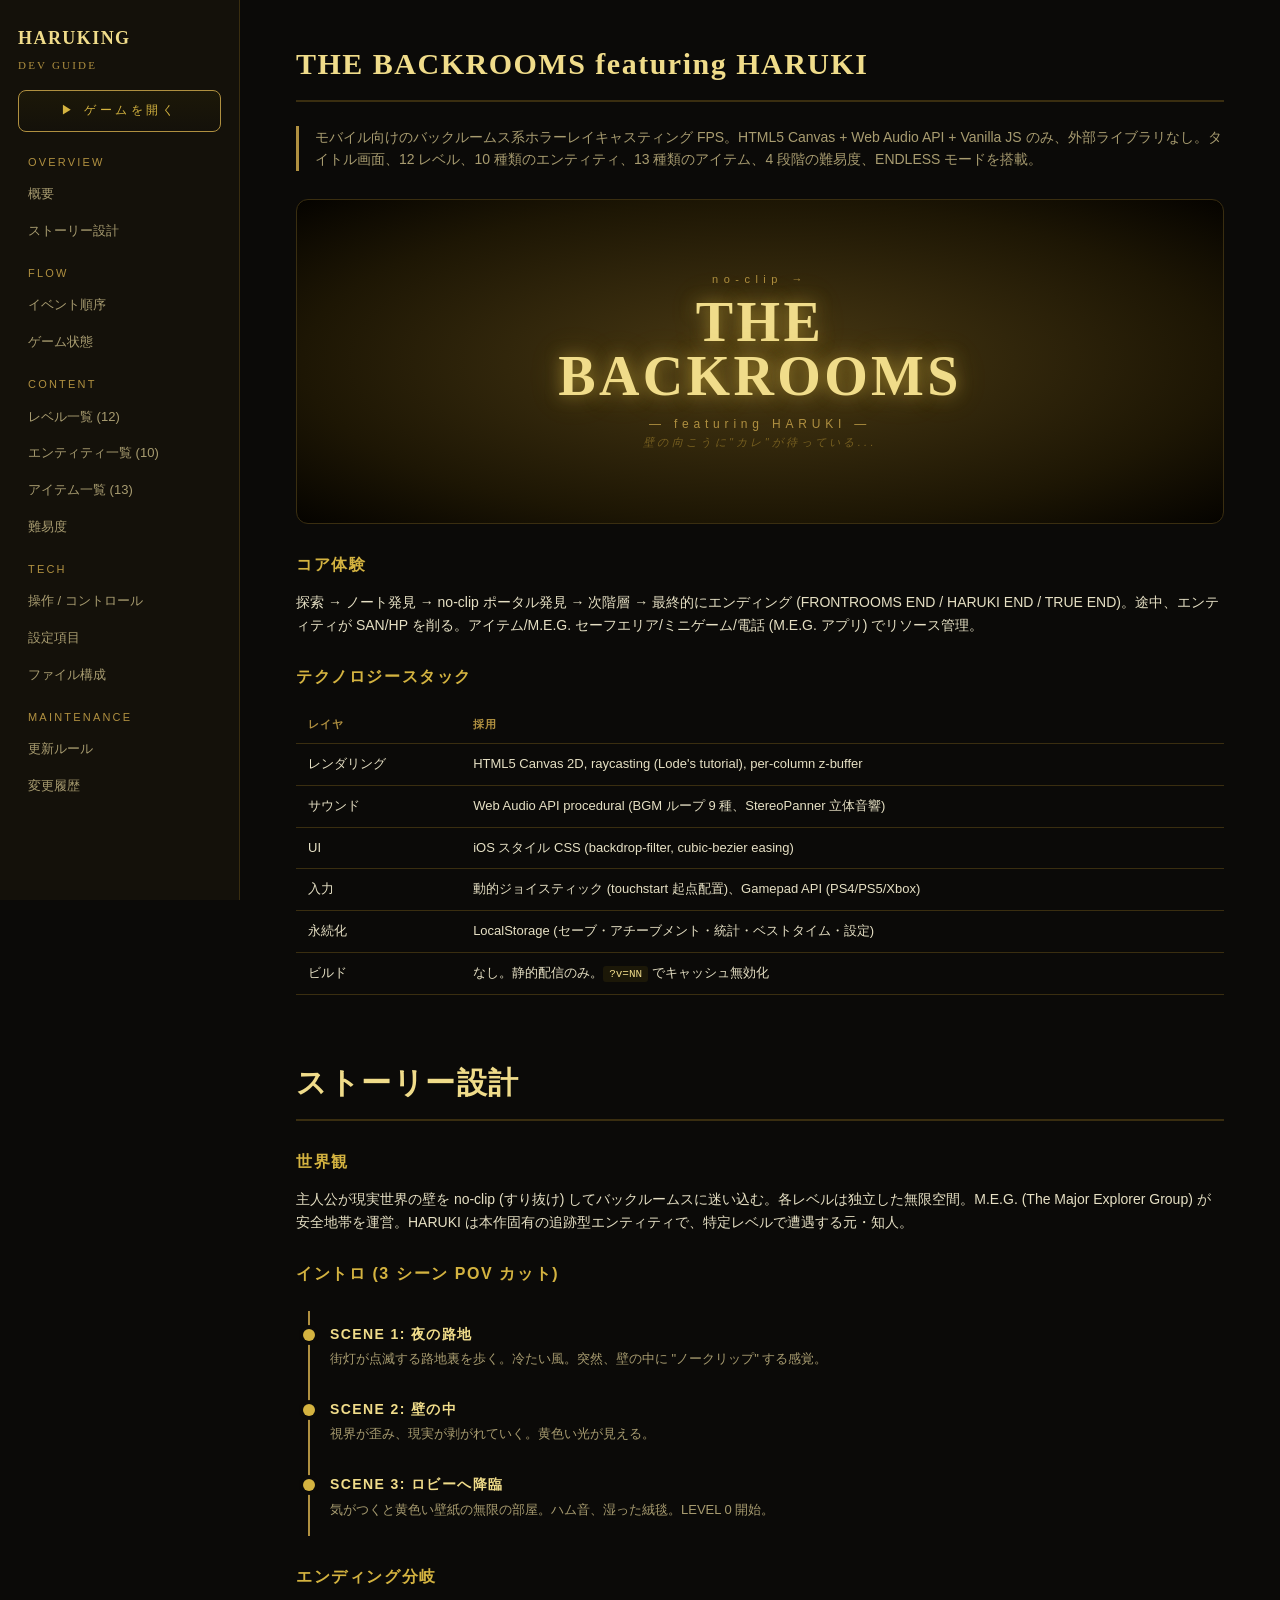
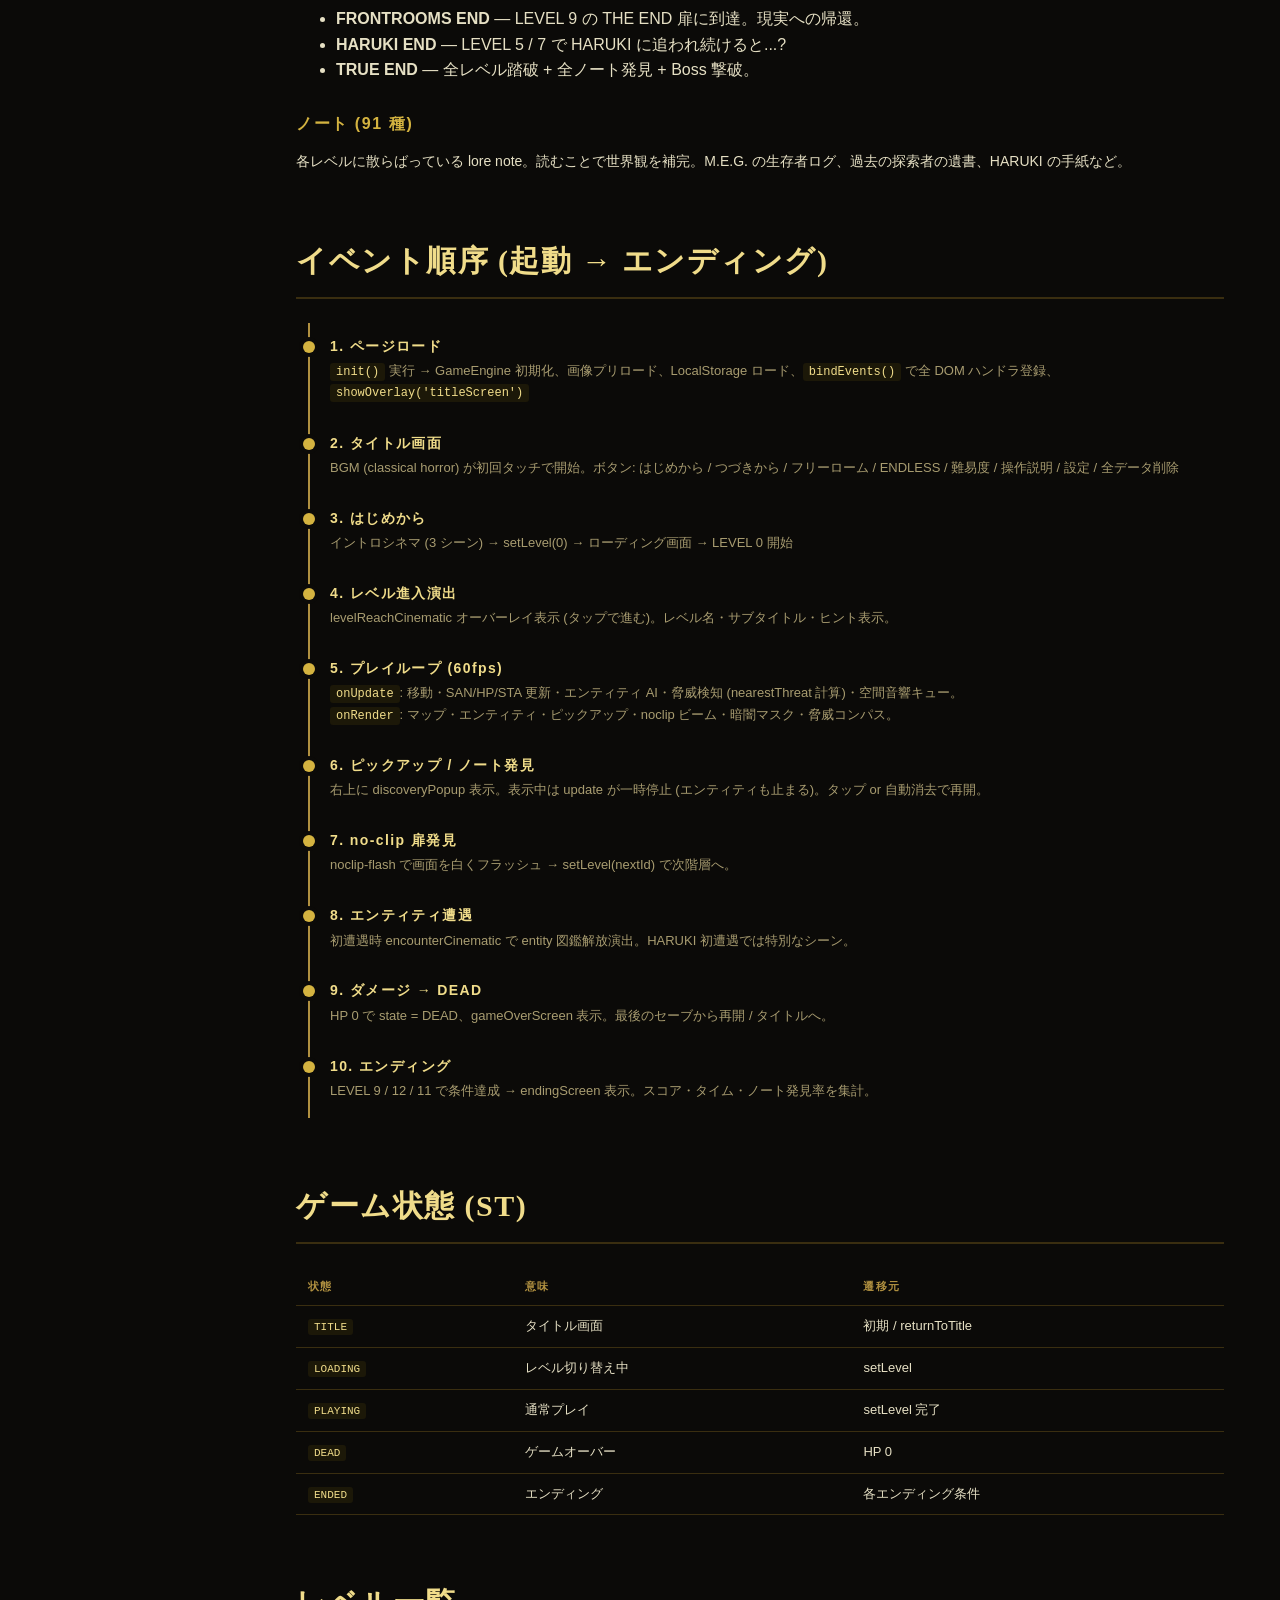
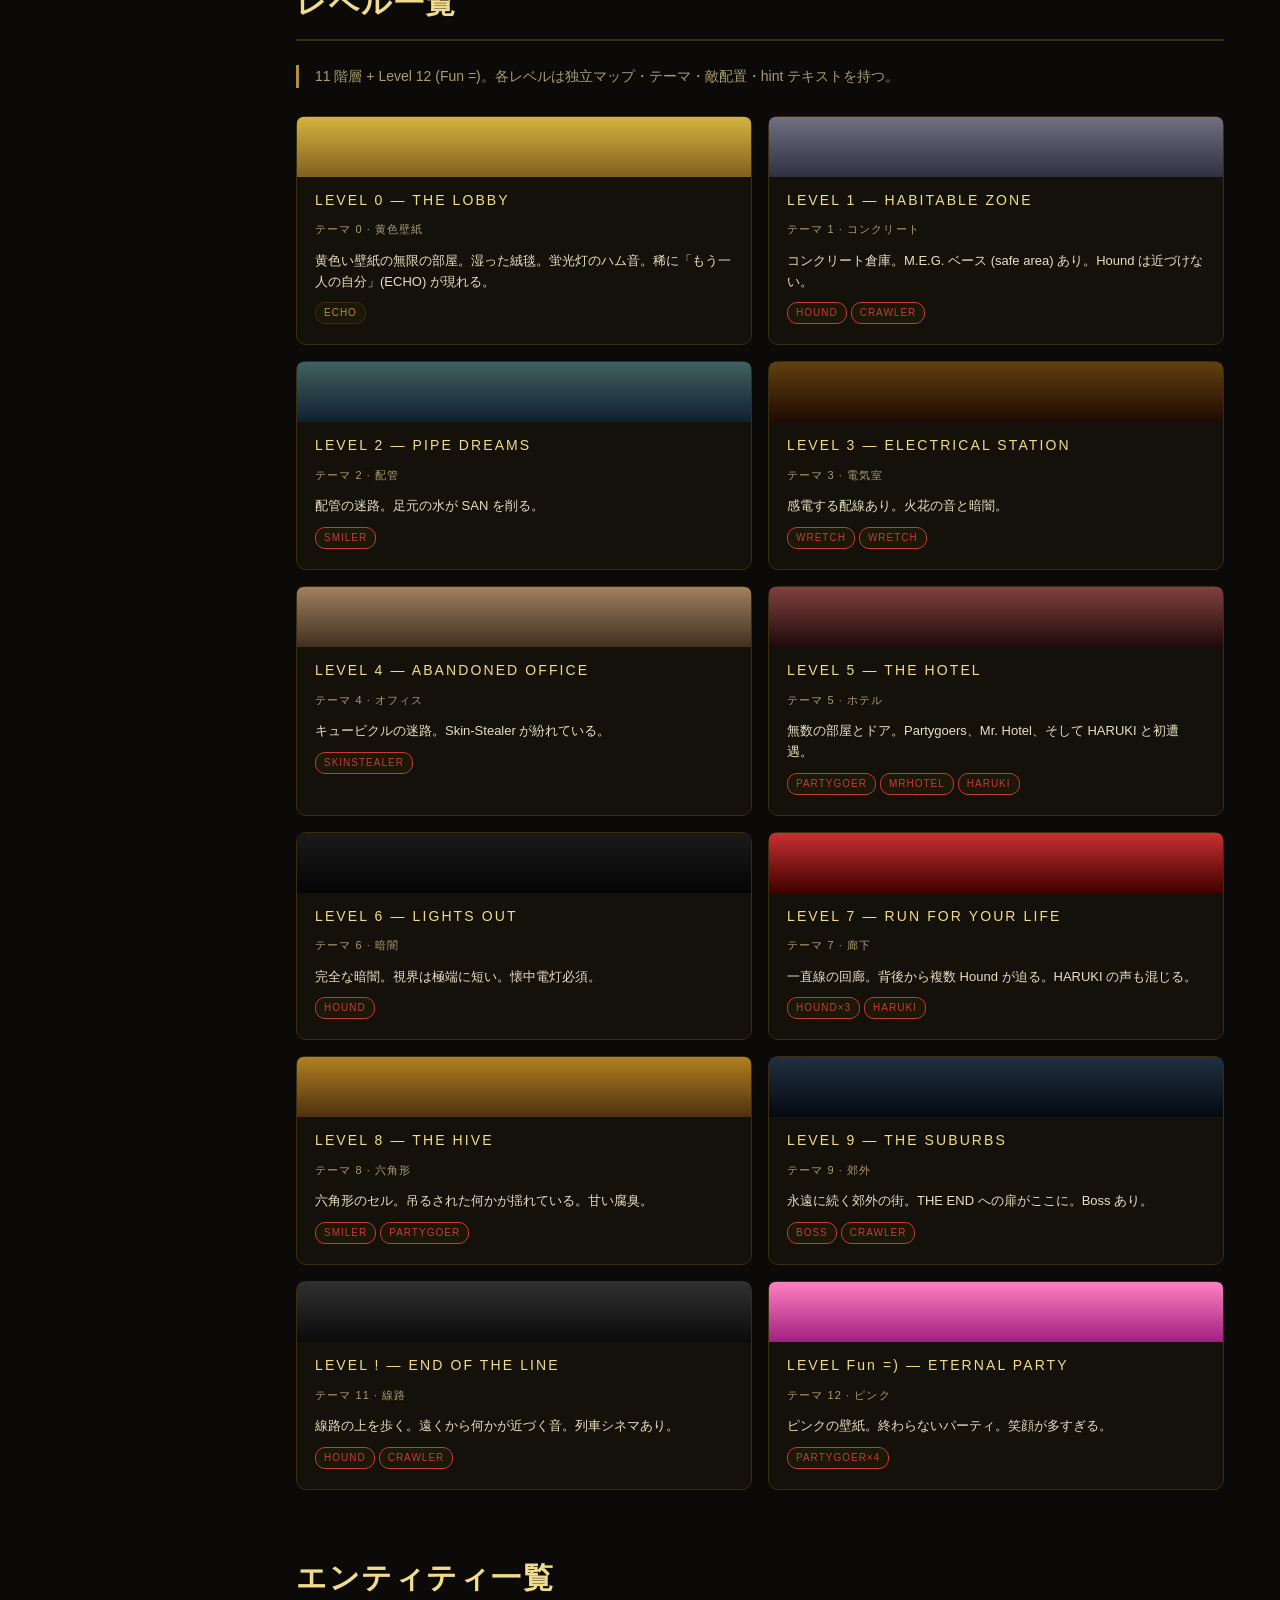
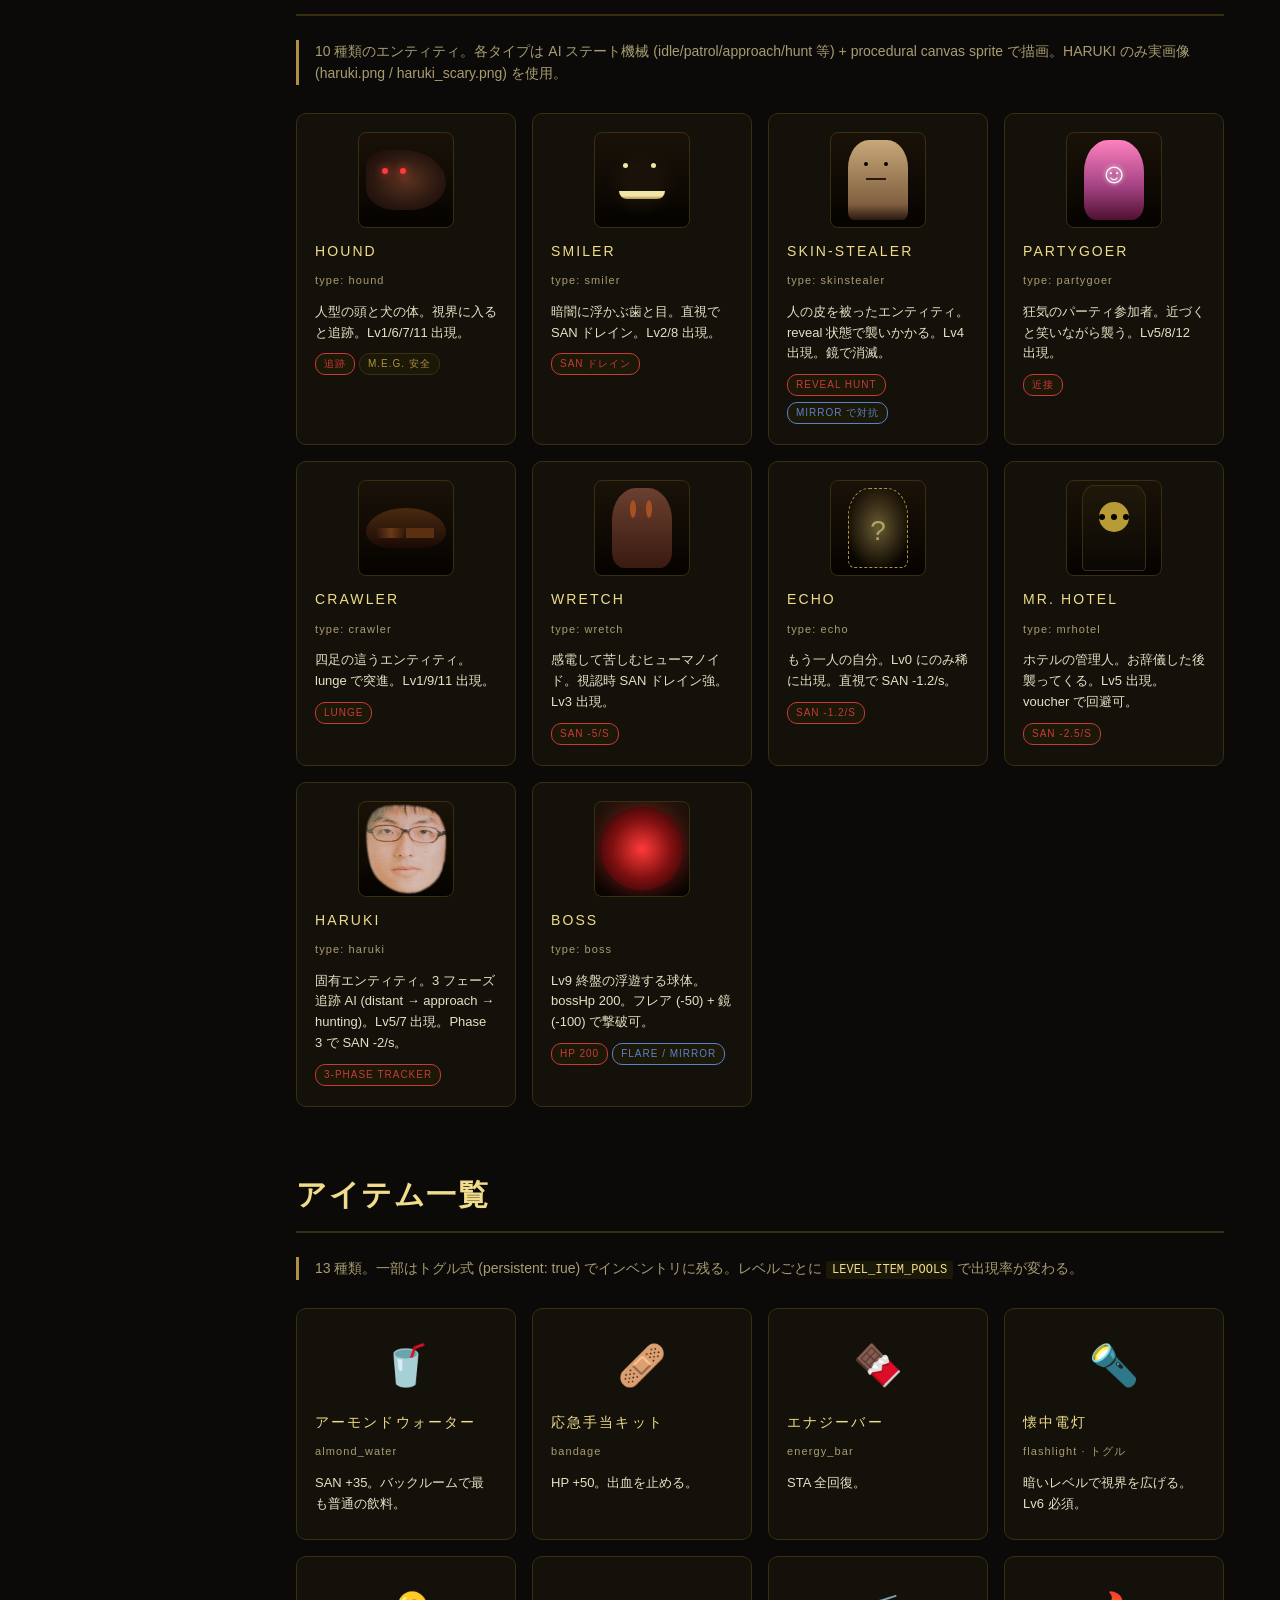
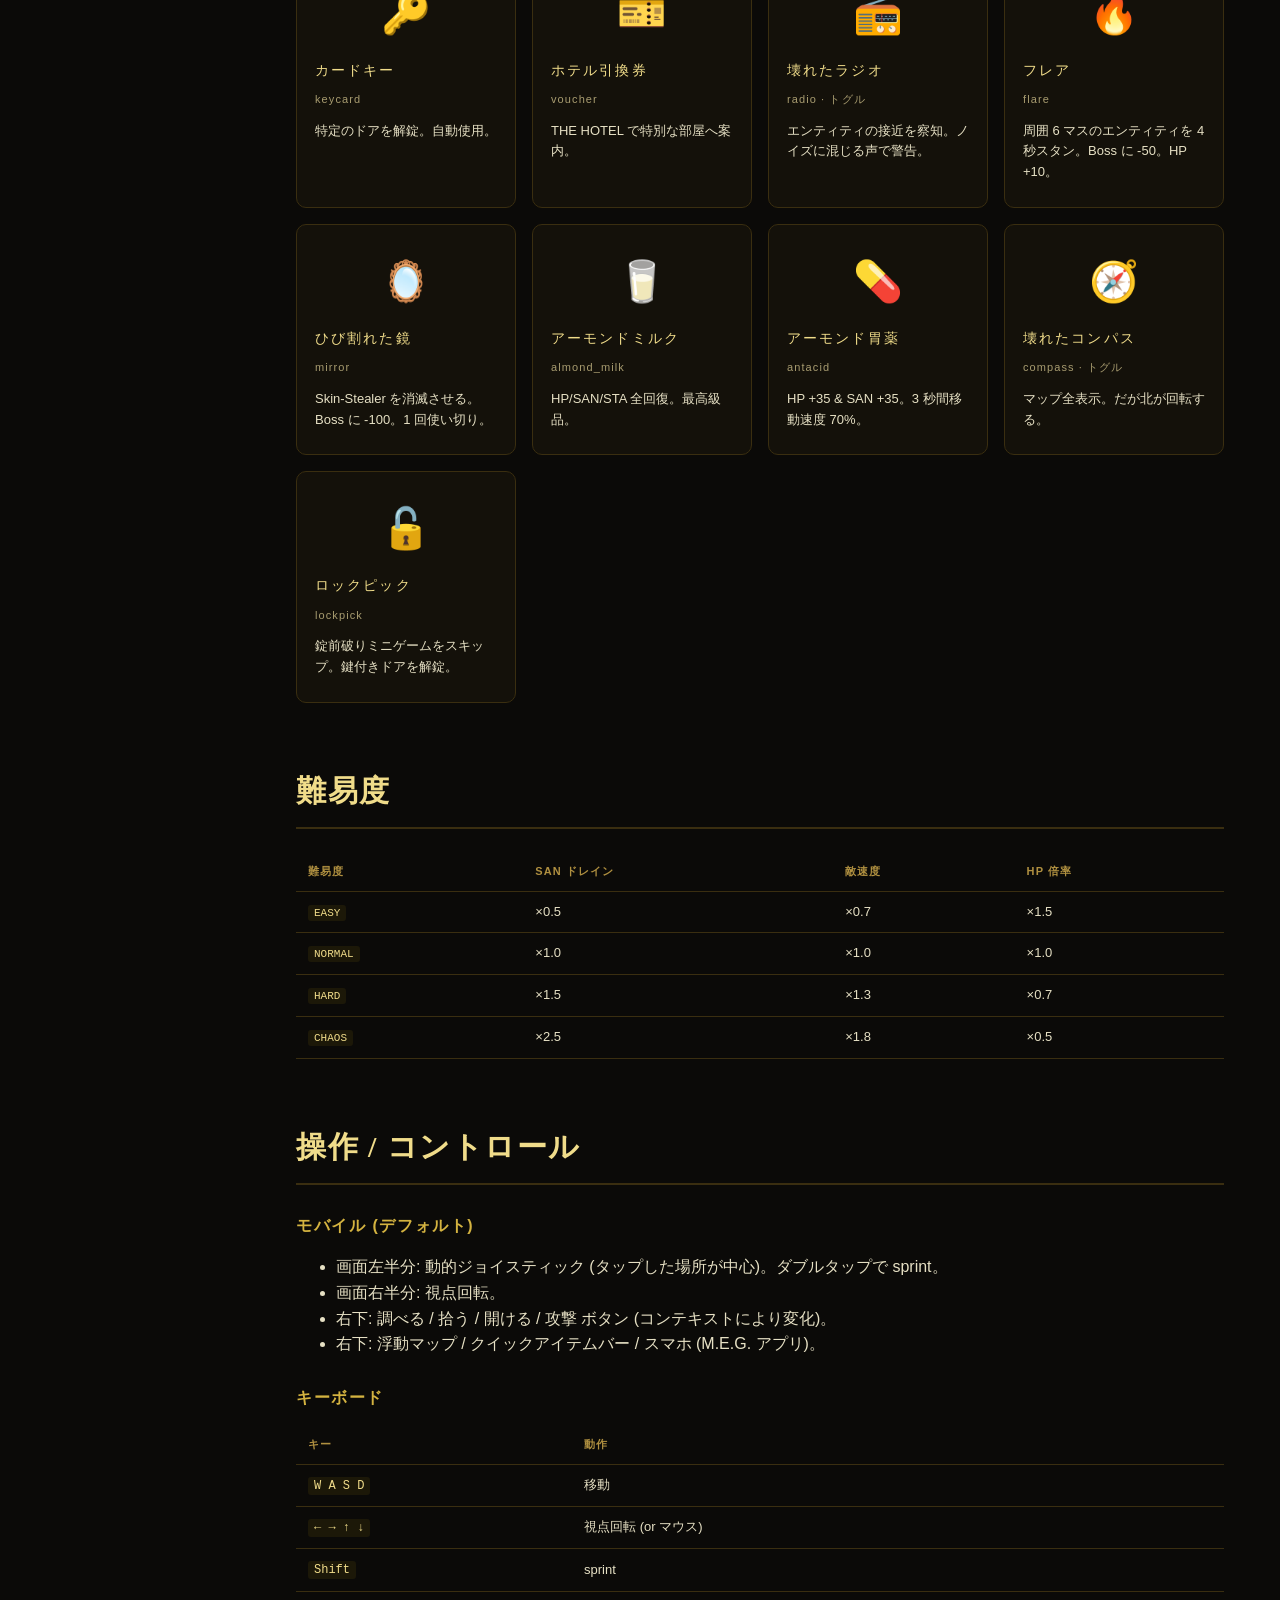
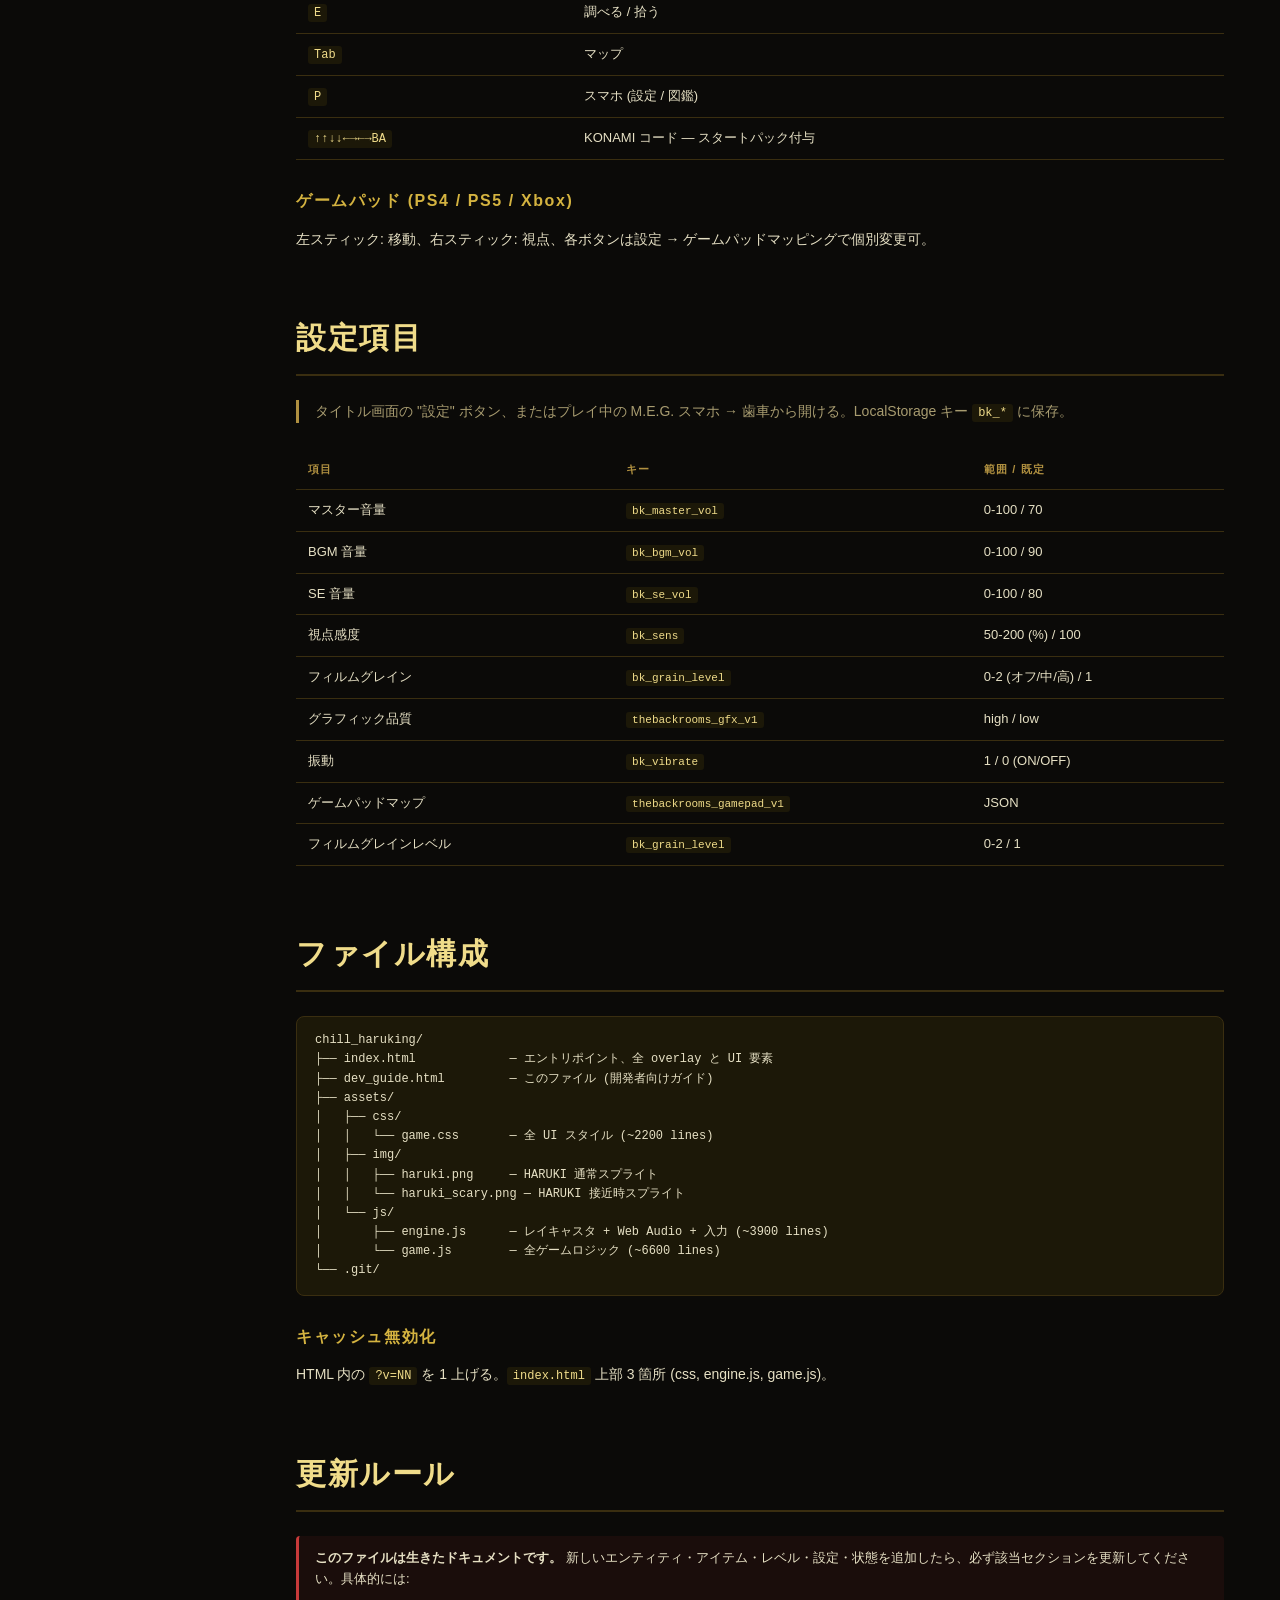
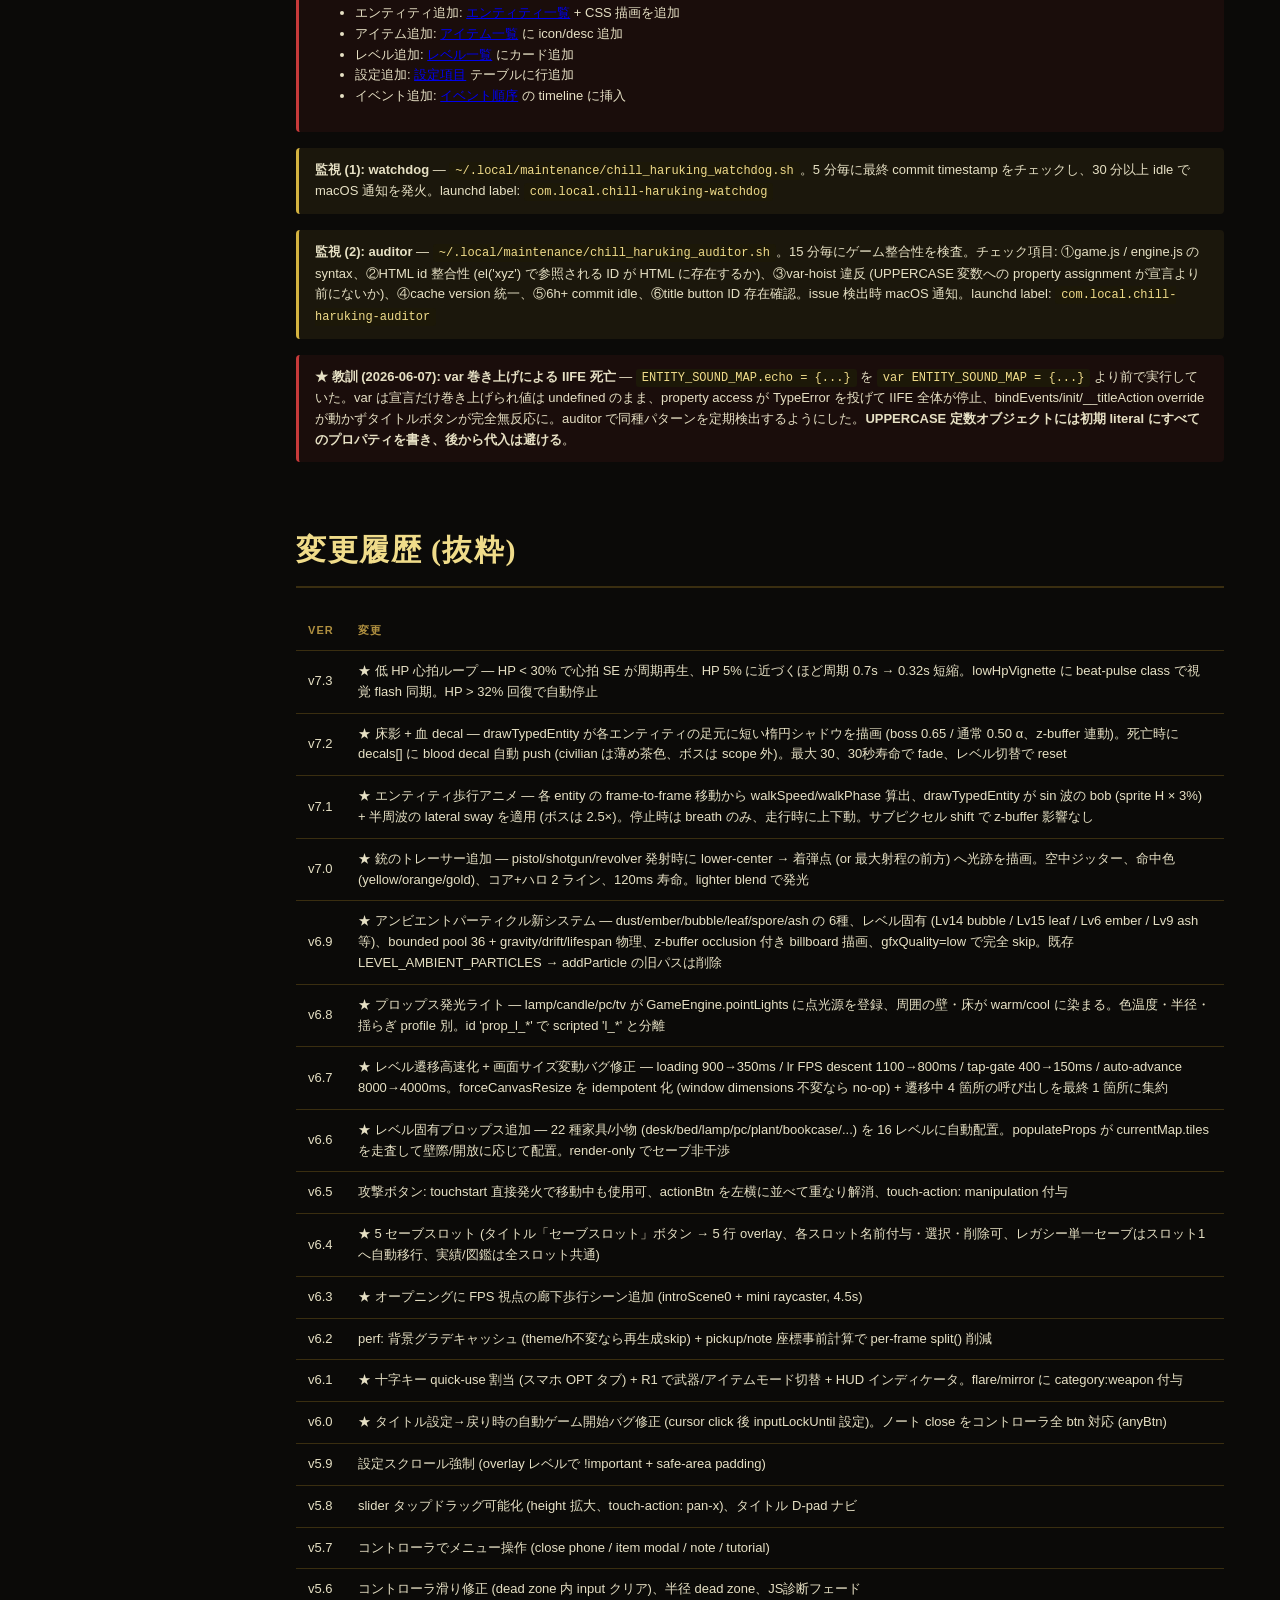
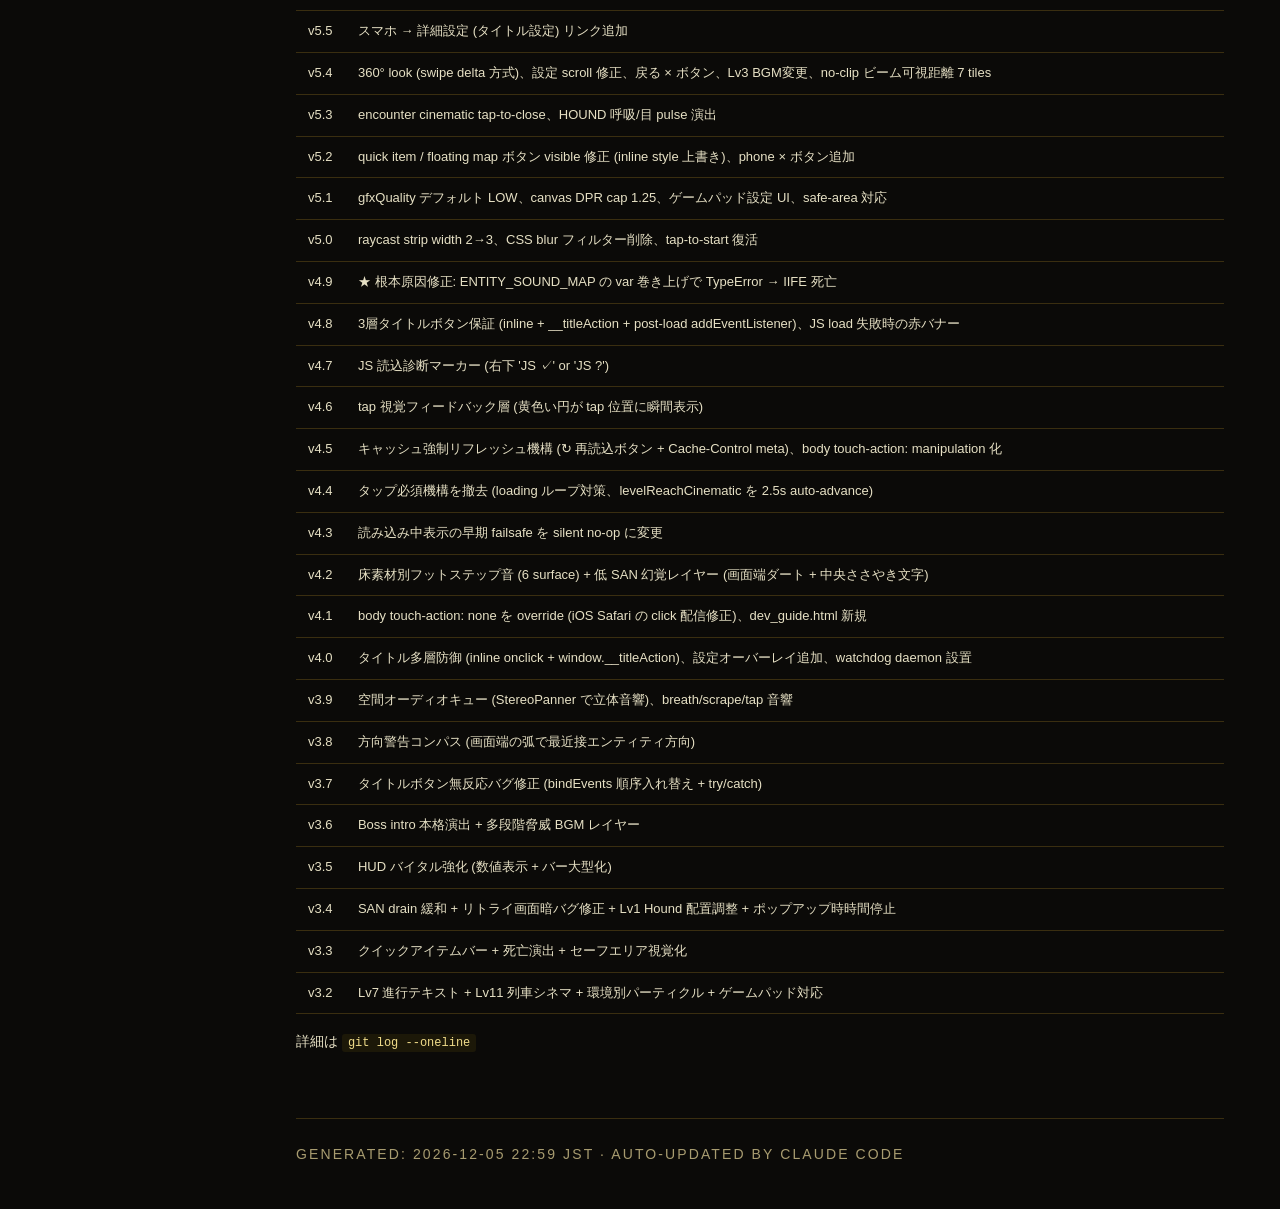
==== commit dcb58b98: "低 HP 心拍ループ — HP 比例で周期短縮、視覚 flash 同期 Realism Wave 7。HP が 30% を切ると心拍 SE が周期再生され、HP 5% に 近づくほど周期が短くなる古典" ====
--- a/dev_guide.html
+++ b/dev_guide.html
@@ -956,6 +956,7 @@
   <h2>変更履歴 (抜粋)</h2>
   <table>
     <tr><th>ver</th><th>変更</th></tr>
+    <tr><td>v7.3</td><td>★ 低 HP 心拍ループ — HP &lt; 30% で心拍 SE が周期再生、HP 5% に近づくほど周期 0.7s → 0.32s 短縮。lowHpVignette に beat-pulse class で視覚 flash 同期。HP &gt; 32% 回復で自動停止</td></tr>
     <tr><td>v7.2</td><td>★ 床影 + 血 decal — drawTypedEntity が各エンティティの足元に短い楕円シャドウを描画 (boss 0.65 / 通常 0.50 α、z-buffer 連動)。死亡時に decals[] に blood decal 自動 push (civilian は薄め茶色、ボスは scope 外)。最大 30、30秒寿命で fade、レベル切替で reset</td></tr>
     <tr><td>v7.1</td><td>★ エンティティ歩行アニメ — 各 entity の frame-to-frame 移動から walkSpeed/walkPhase 算出、drawTypedEntity が sin 波の bob (sprite H × 3%) + 半周波の lateral sway を適用 (ボスは 2.5×)。停止時は breath のみ、走行時に上下動。サブピクセル shift で z-buffer 影響なし</td></tr>
     <tr><td>v7.0</td><td>★ 銃のトレーサー追加 — pistol/shotgun/revolver 発射時に lower-center → 着弾点 (or 最大射程の前方) へ光跡を描画。空中ジッター、命中色 (yellow/orange/gold)、コア+ハロ 2 ライン、120ms 寿命。lighter blend で発光</td></tr>
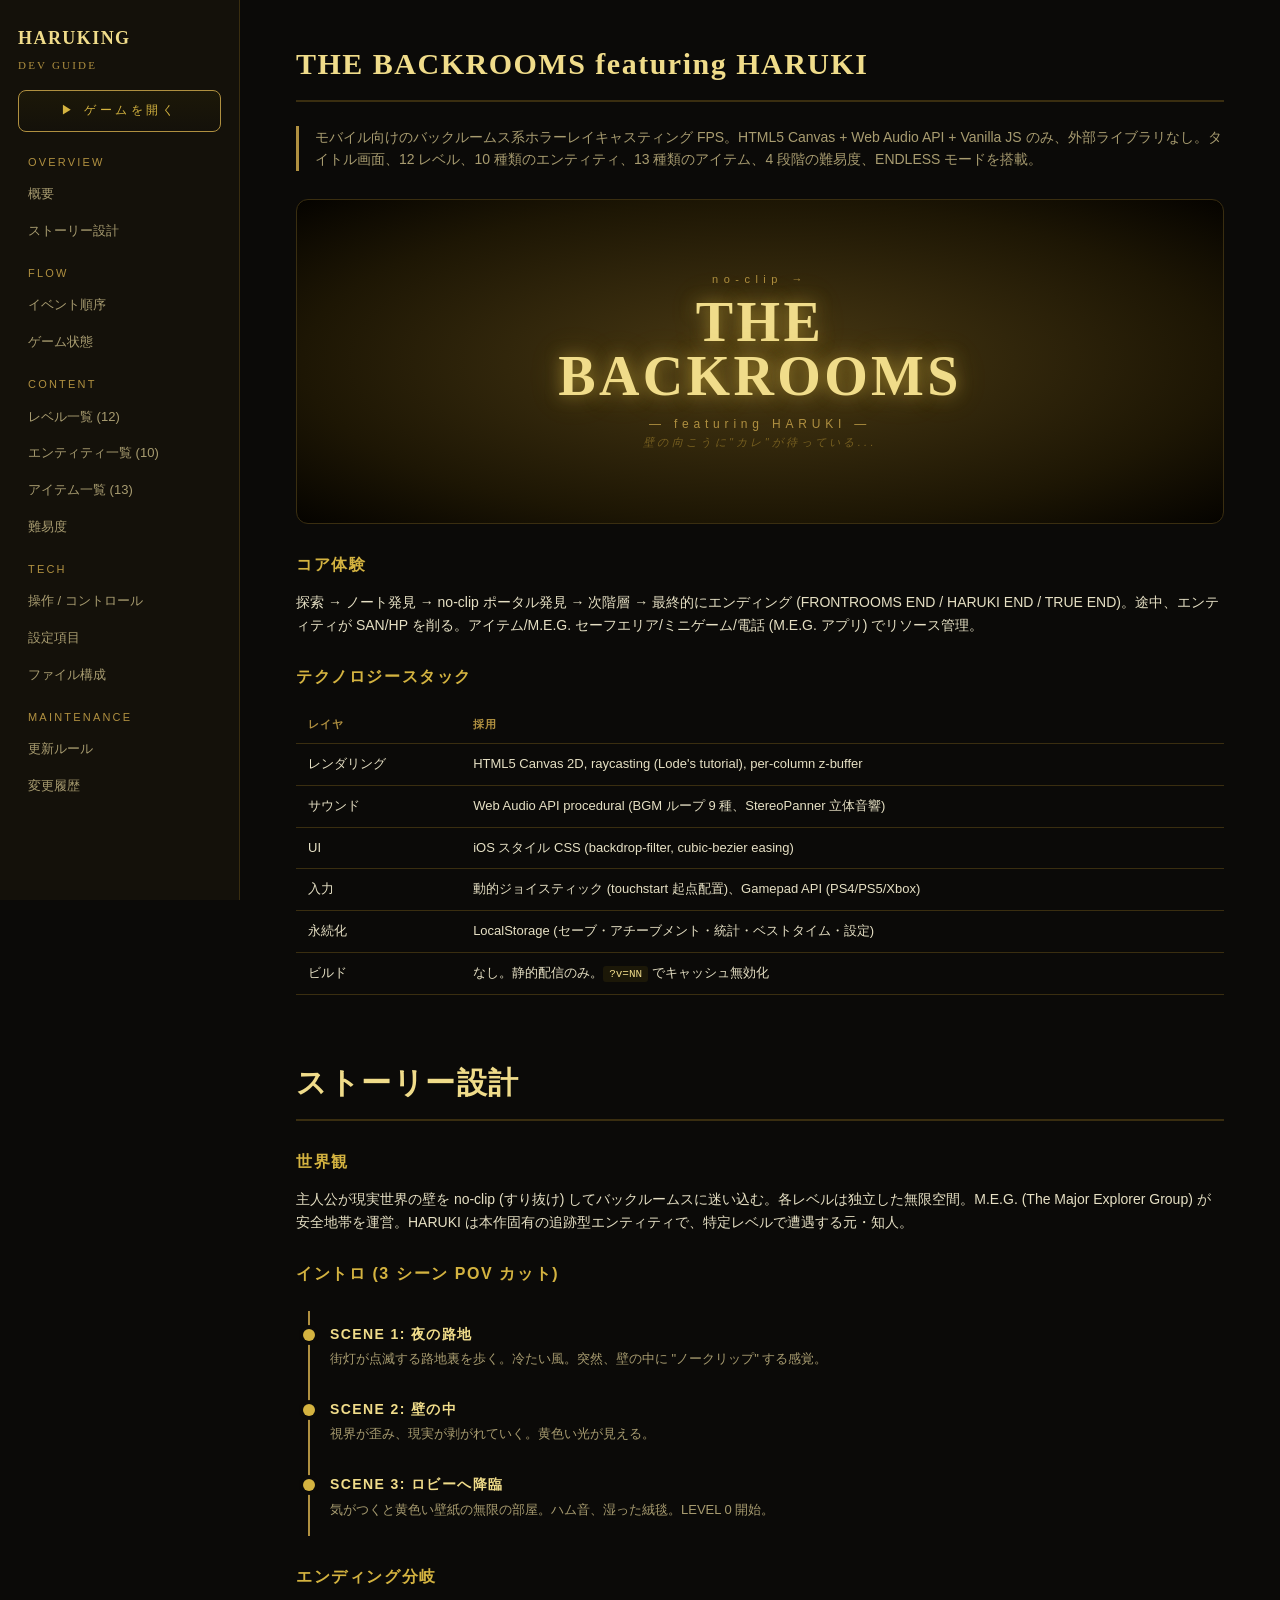
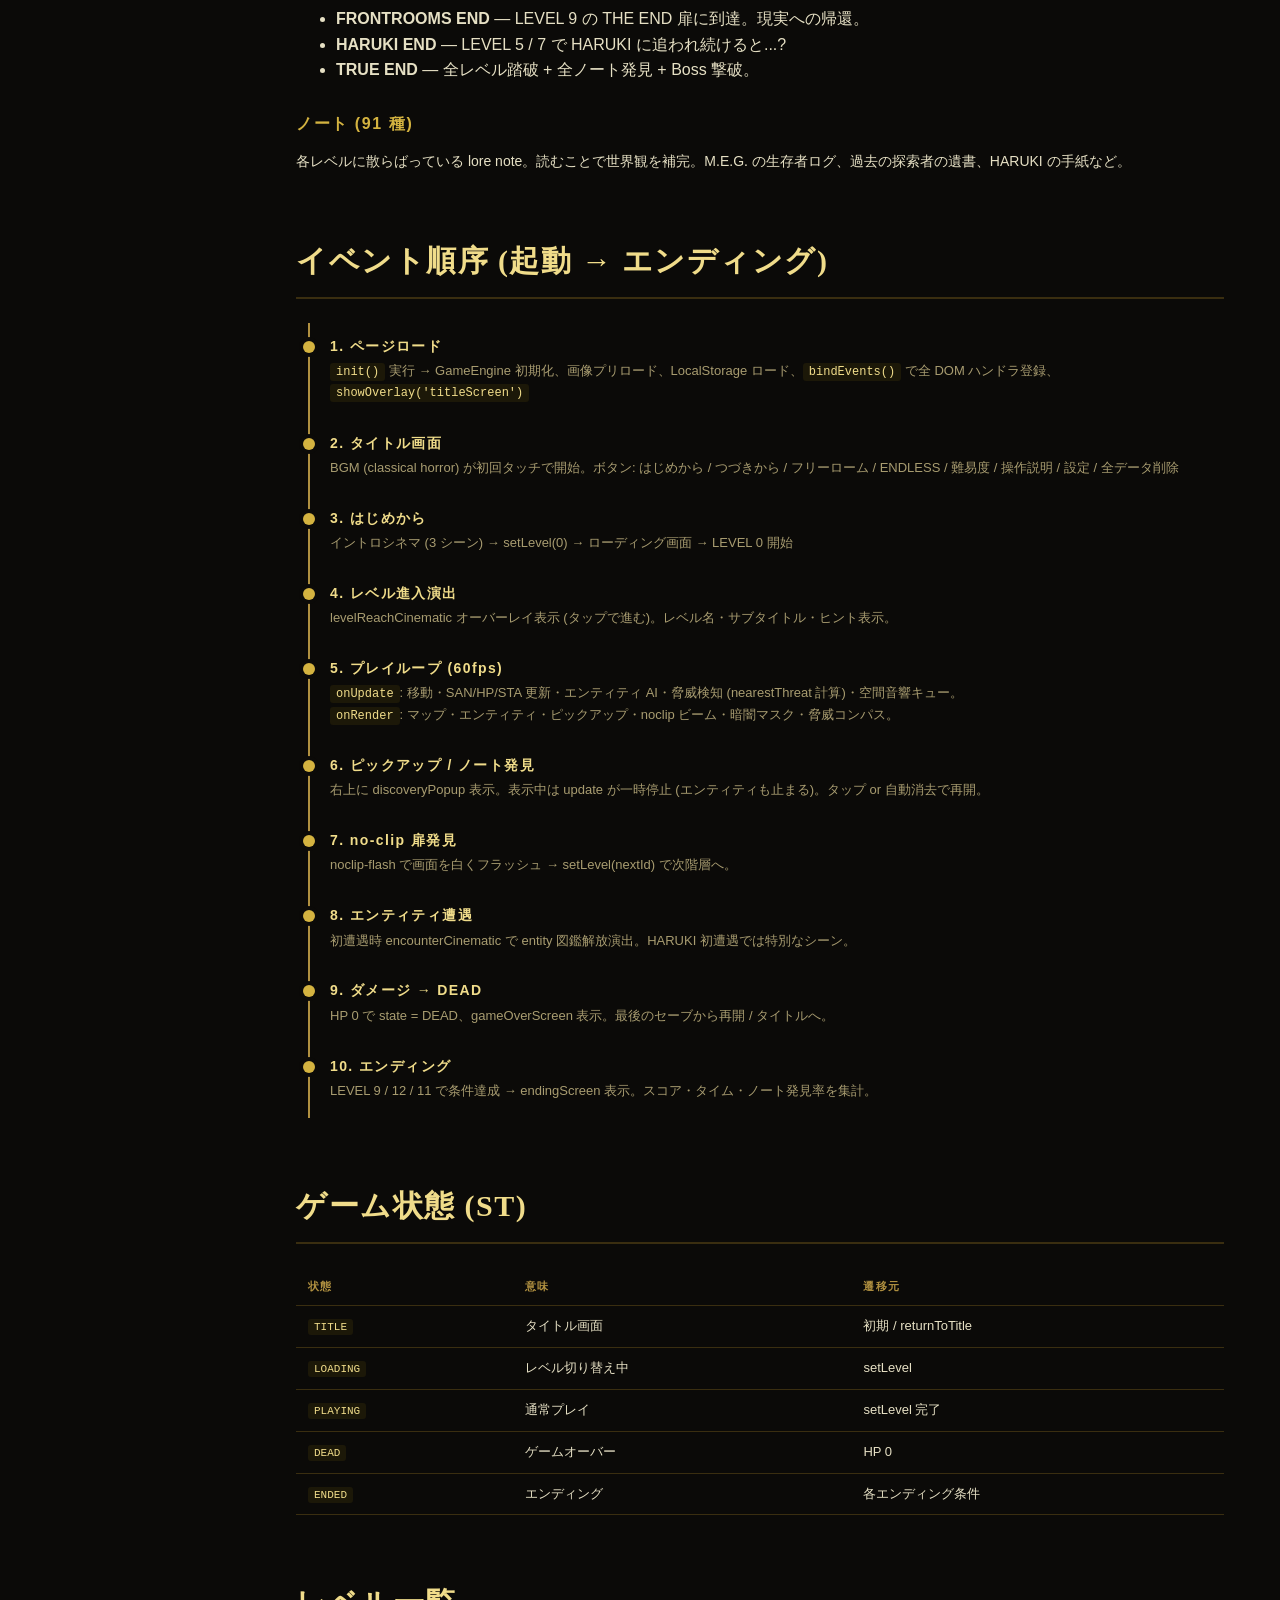
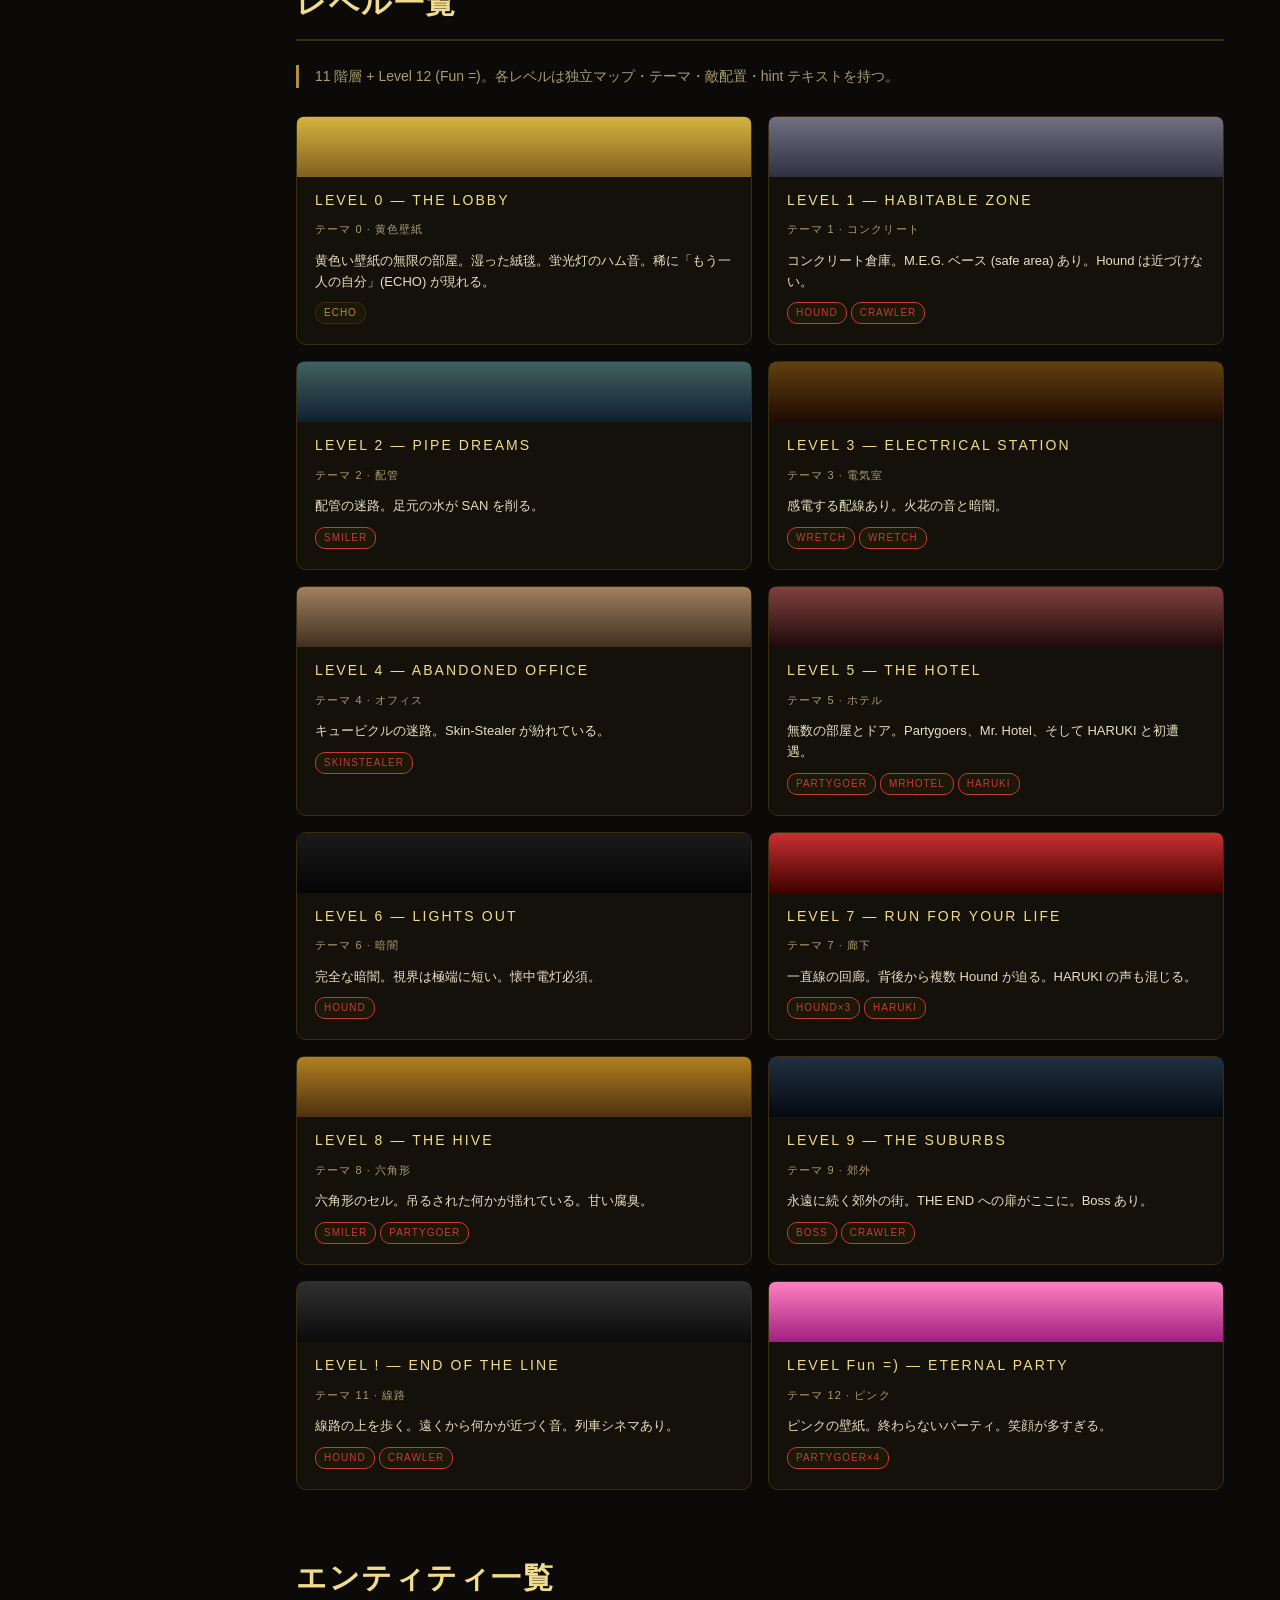
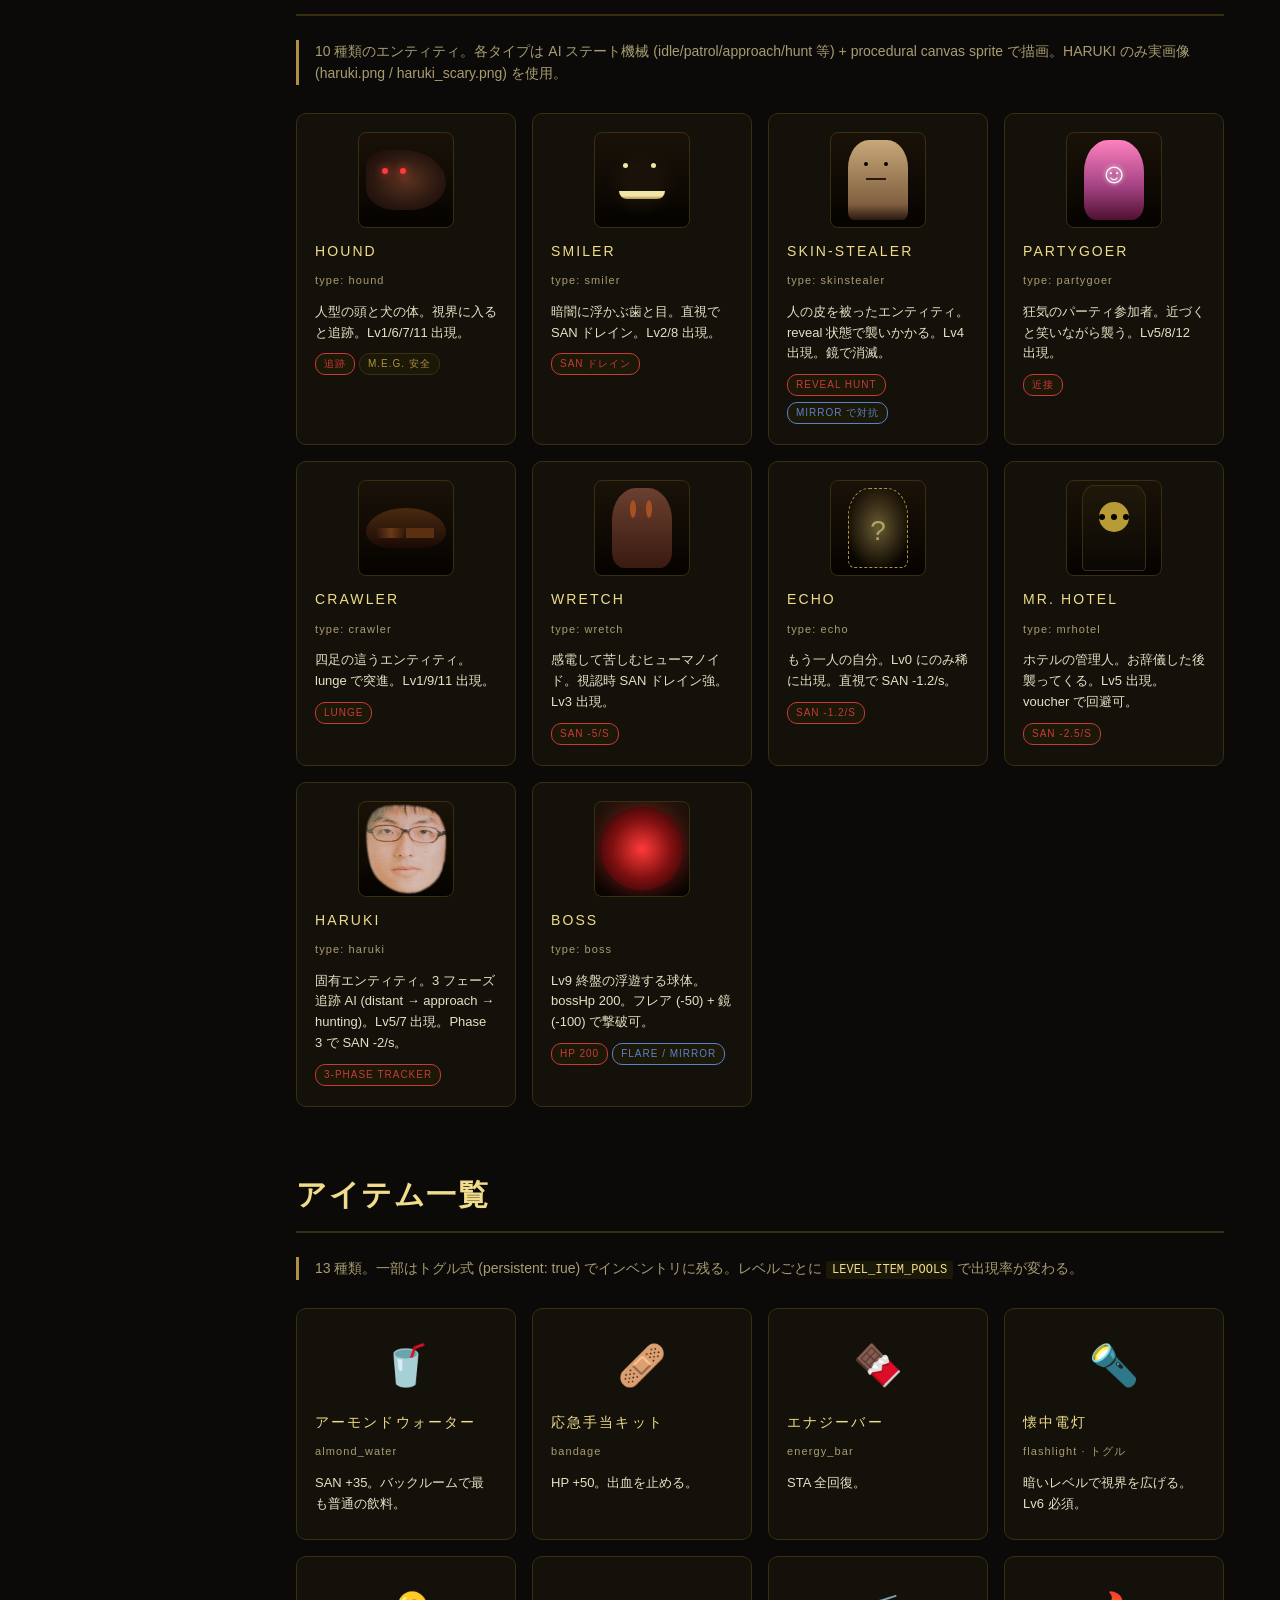
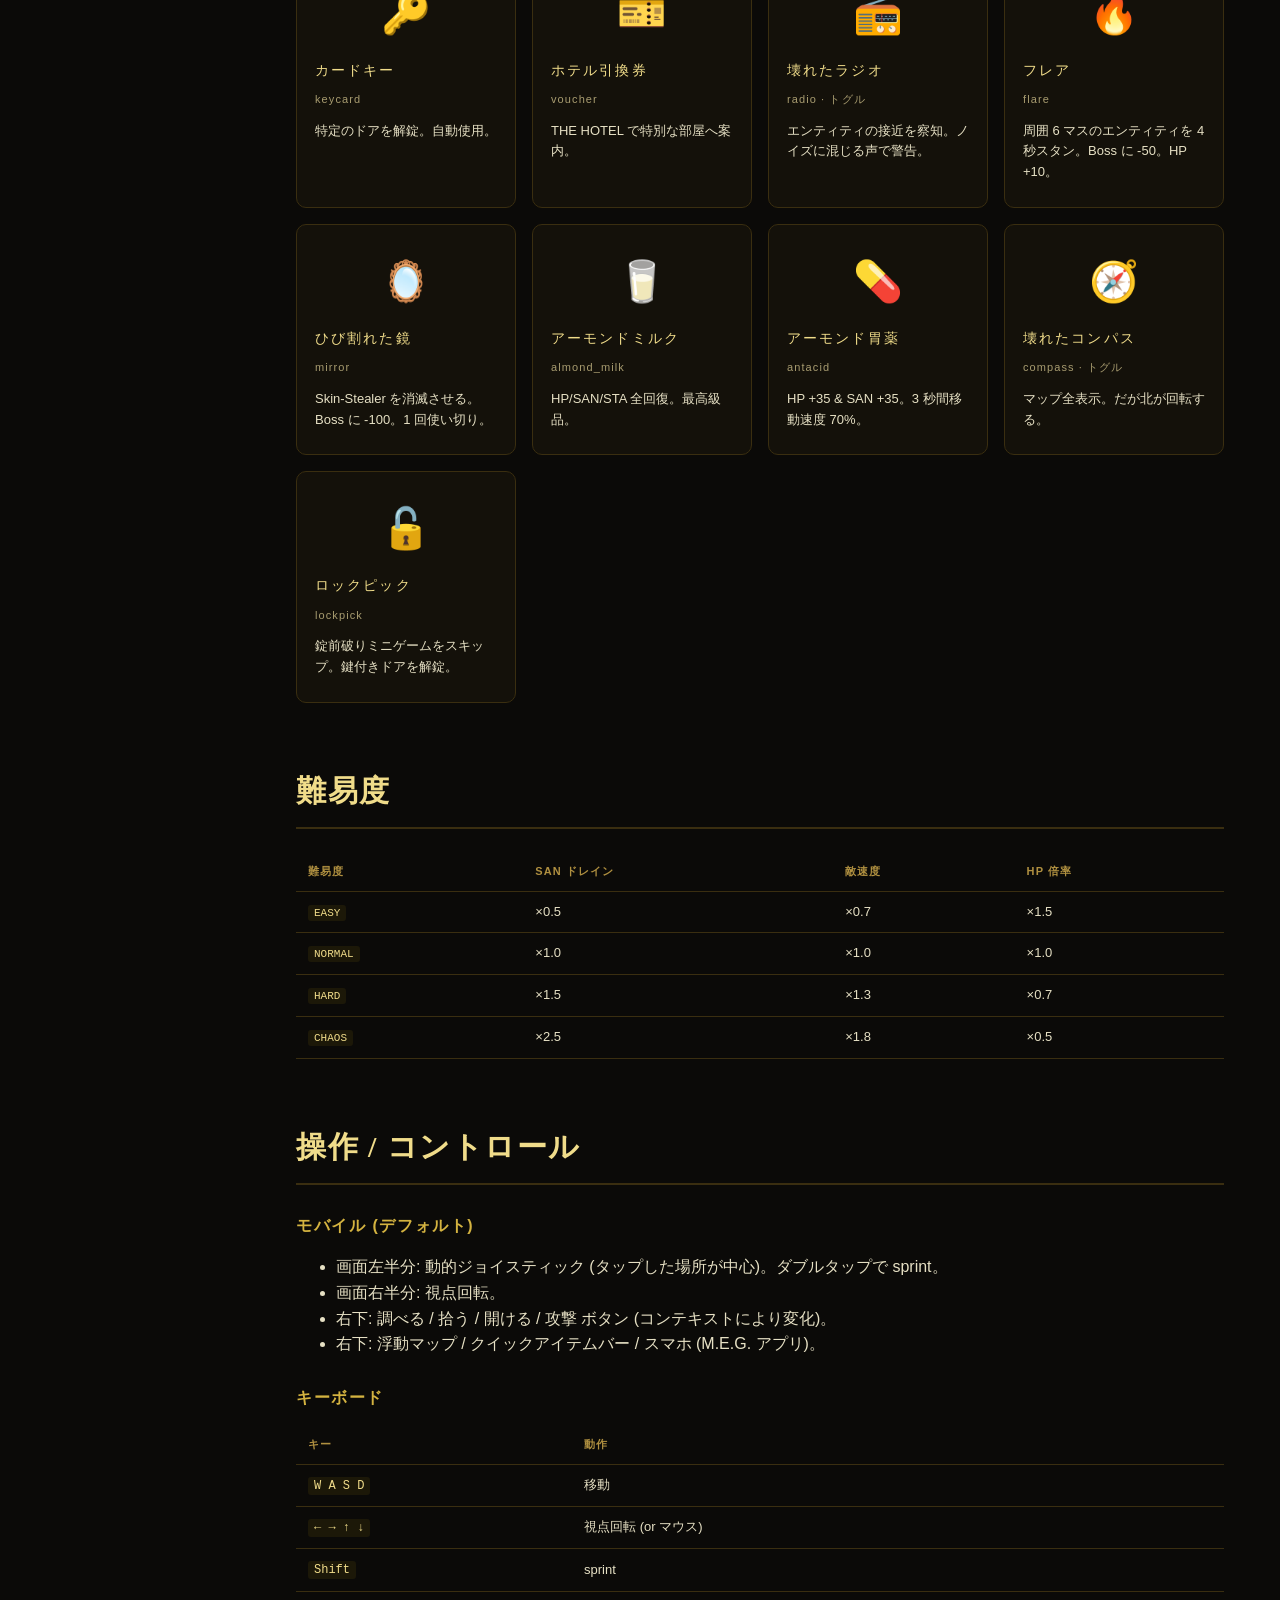
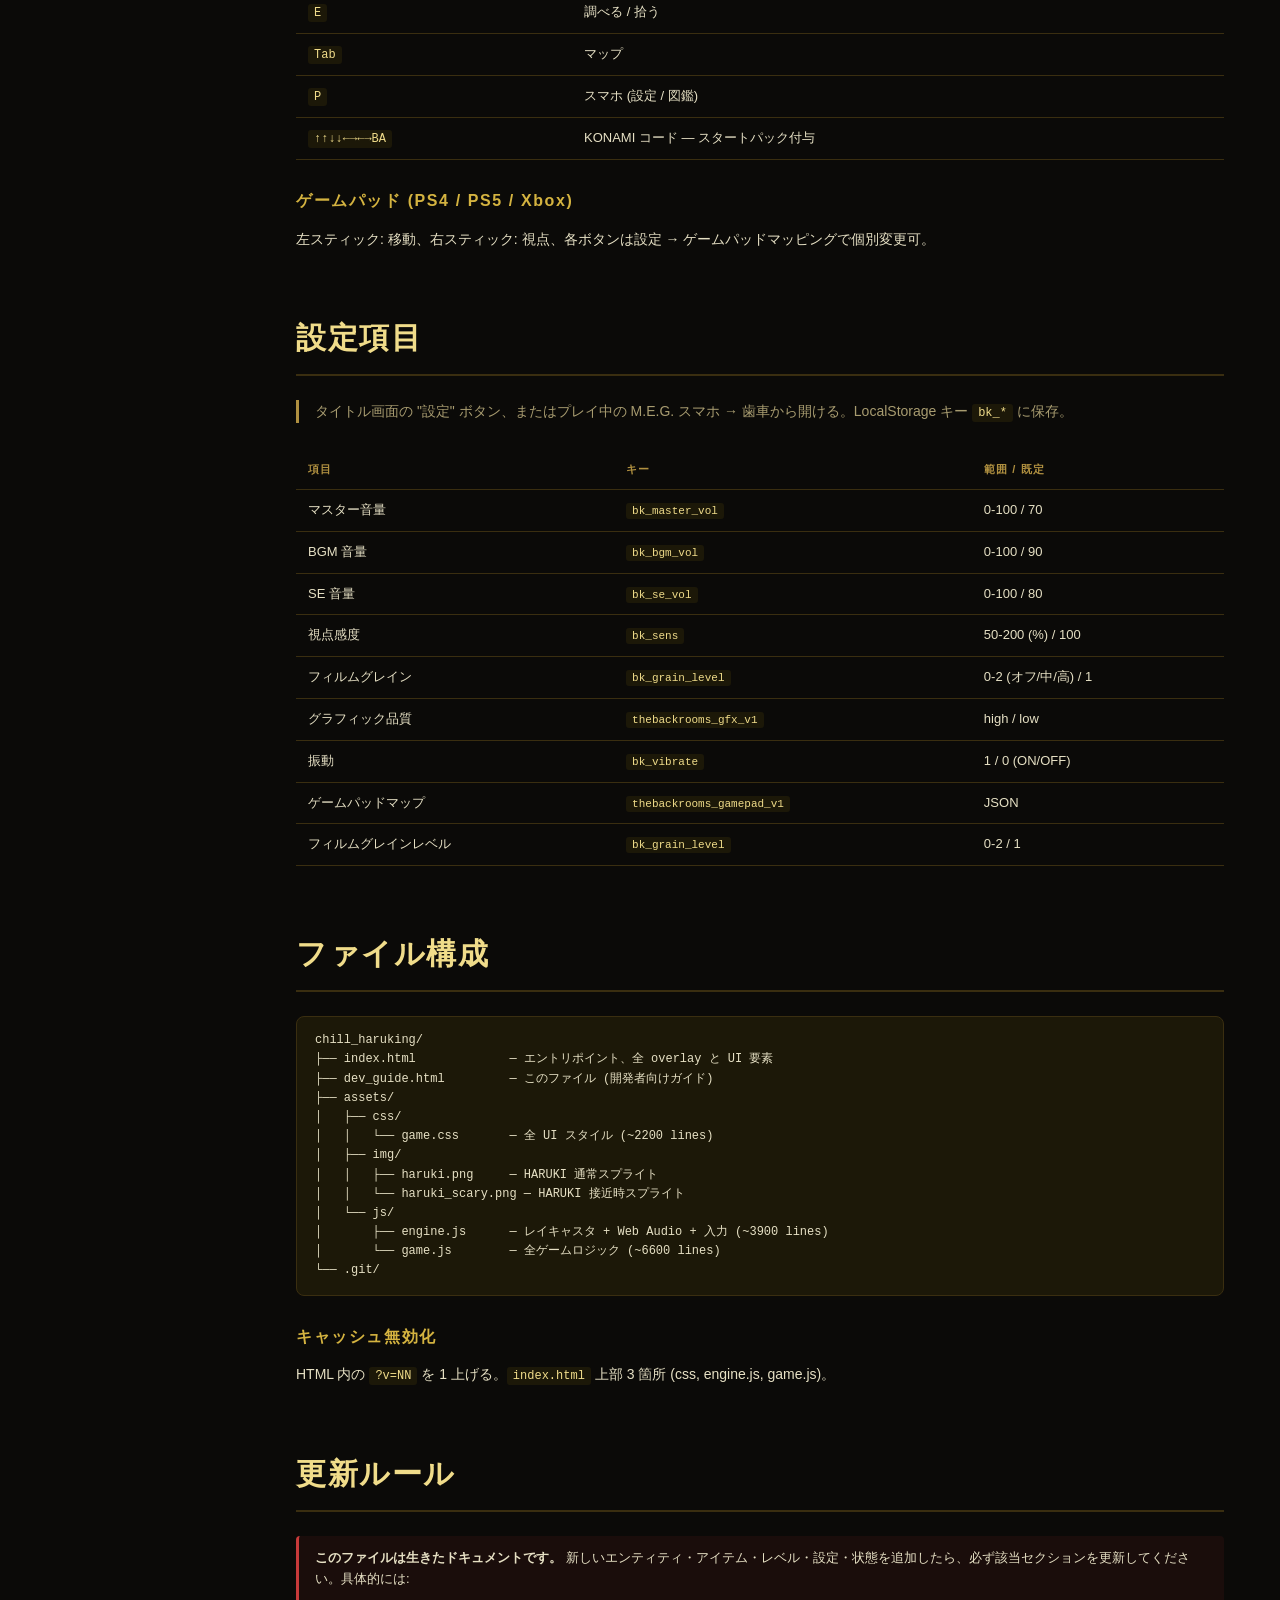
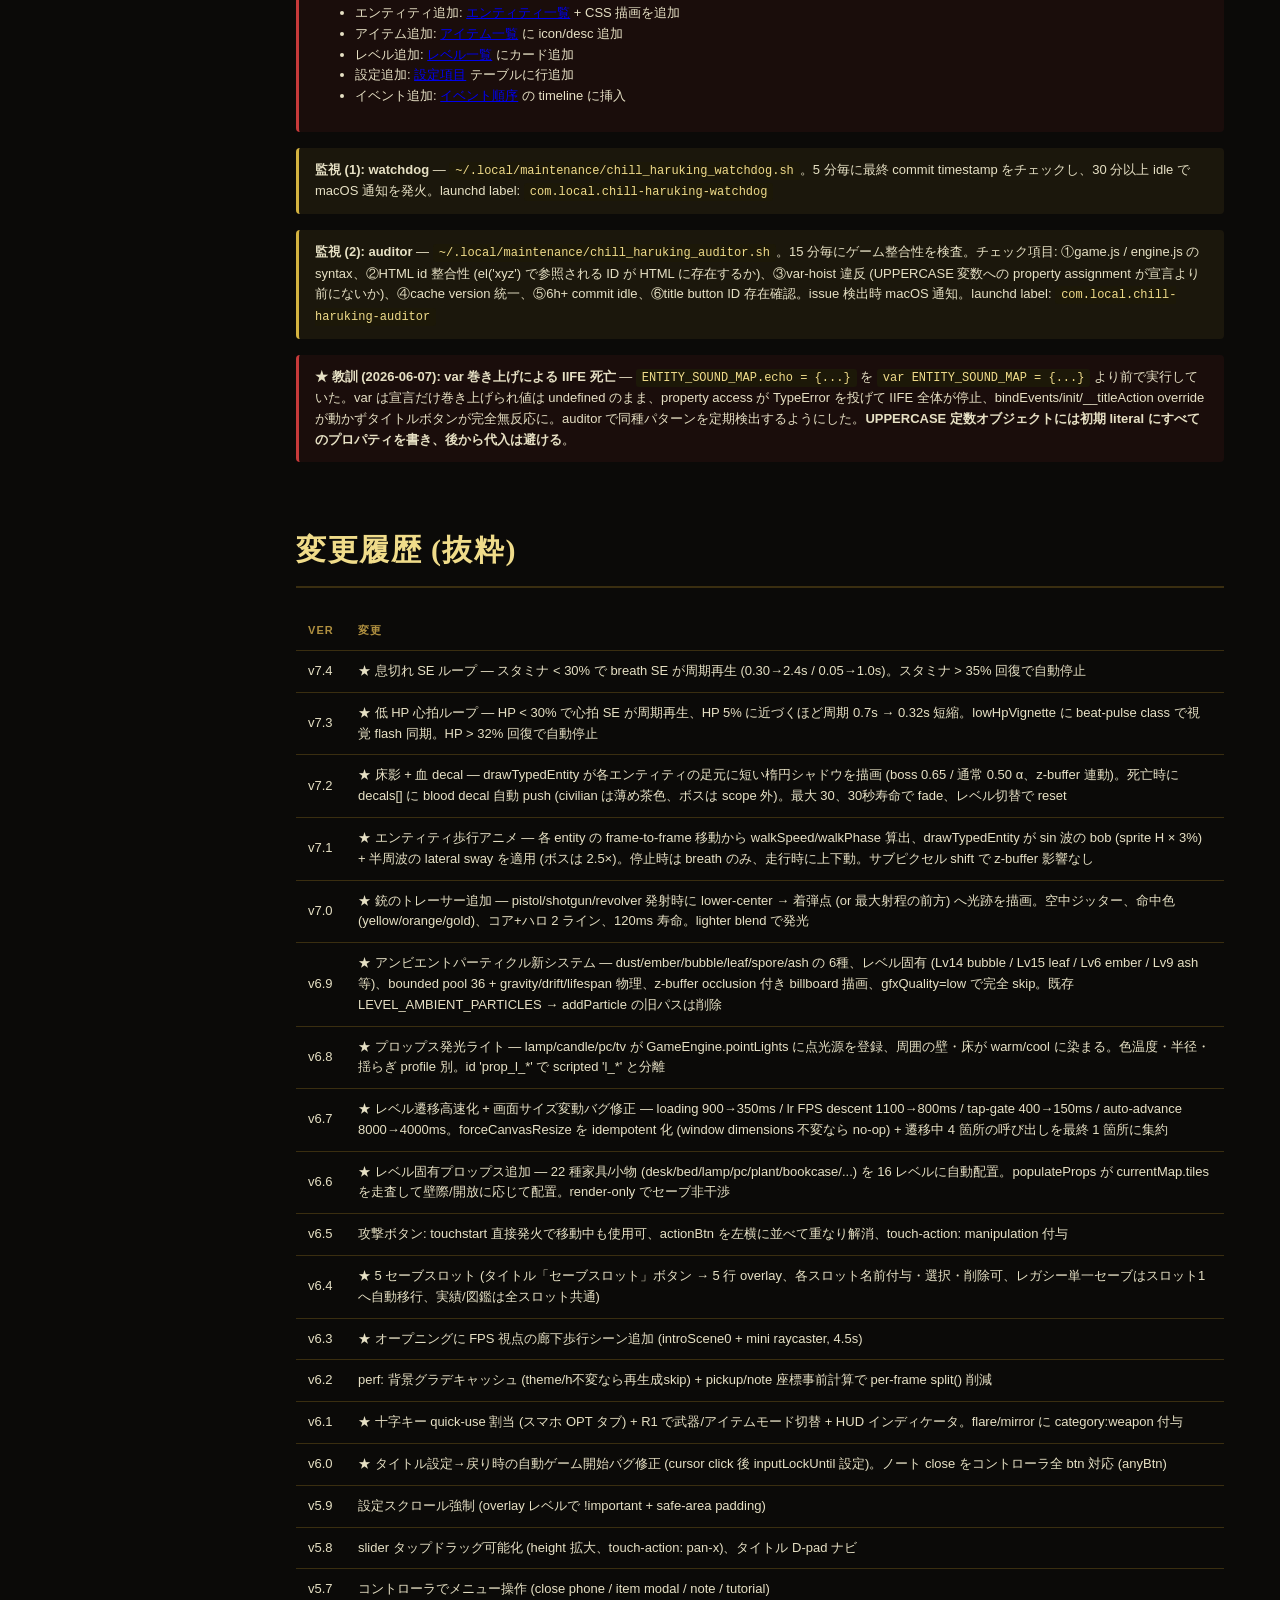
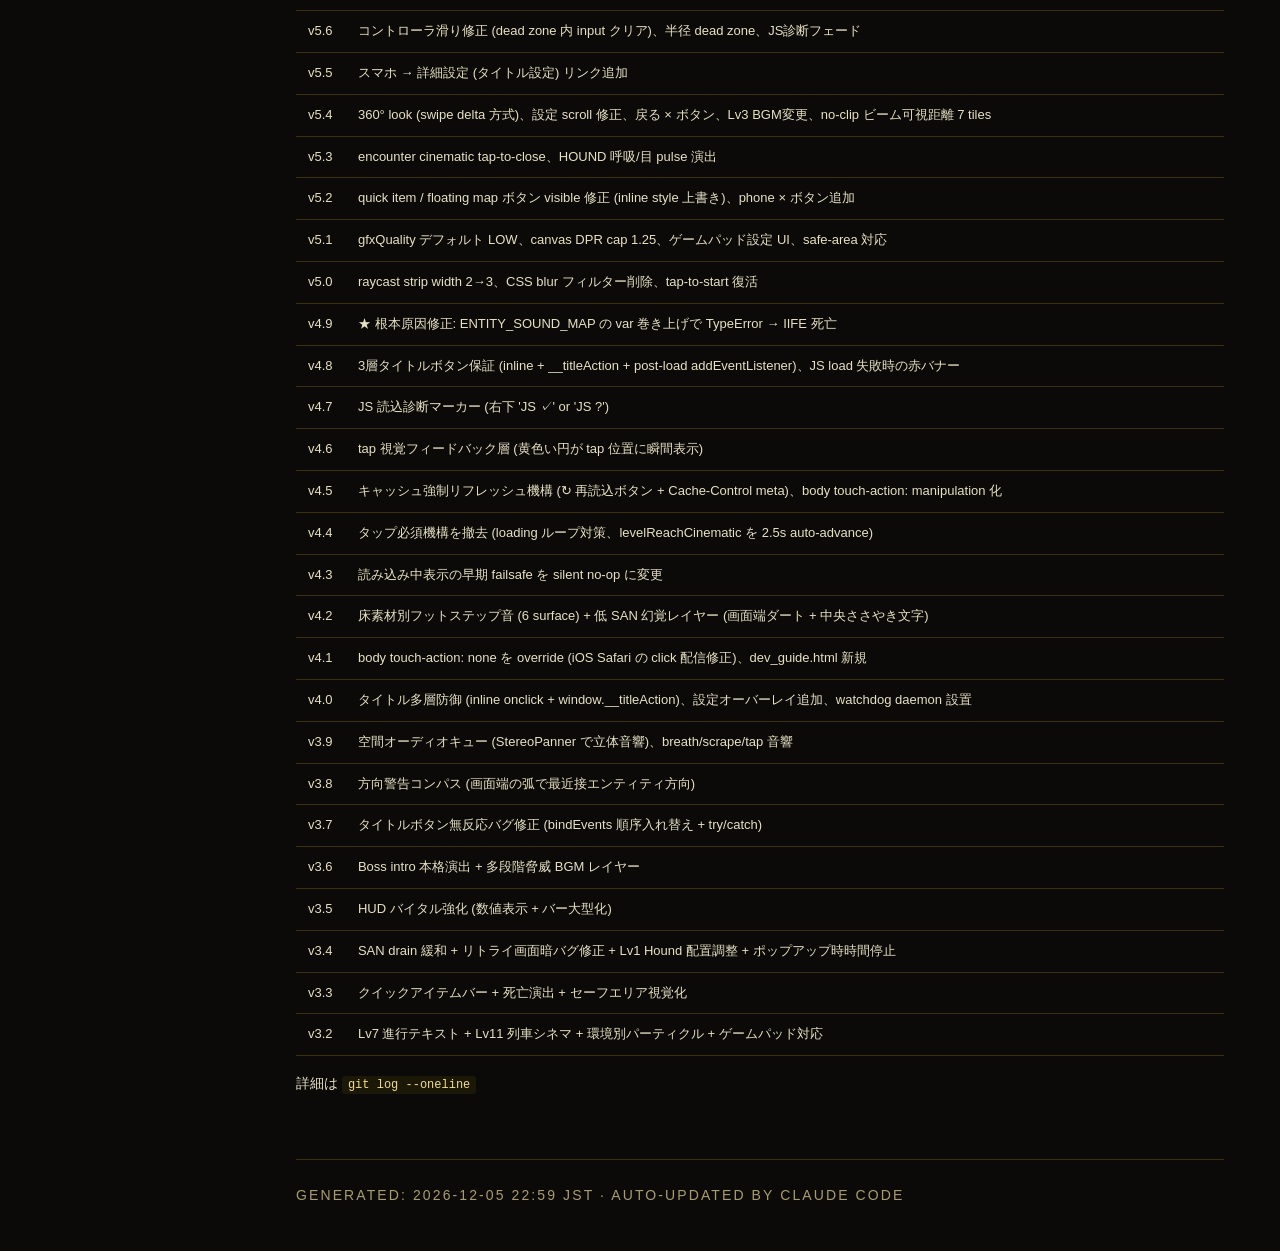
==== commit 6aa8afbe: "スプリント時息切れ SE — 低スタミナで heavy breath ループ Realism Wave 8。スタミナ &lt; 30% で breath SE が周期再生され、低スタ ミナほど短周期で" ====
--- a/dev_guide.html
+++ b/dev_guide.html
@@ -956,6 +956,7 @@
   <h2>変更履歴 (抜粋)</h2>
   <table>
     <tr><th>ver</th><th>変更</th></tr>
+    <tr><td>v7.4</td><td>★ 息切れ SE ループ — スタミナ &lt; 30% で breath SE が周期再生 (0.30→2.4s / 0.05→1.0s)。スタミナ &gt; 35% 回復で自動停止</td></tr>
     <tr><td>v7.3</td><td>★ 低 HP 心拍ループ — HP &lt; 30% で心拍 SE が周期再生、HP 5% に近づくほど周期 0.7s → 0.32s 短縮。lowHpVignette に beat-pulse class で視覚 flash 同期。HP &gt; 32% 回復で自動停止</td></tr>
     <tr><td>v7.2</td><td>★ 床影 + 血 decal — drawTypedEntity が各エンティティの足元に短い楕円シャドウを描画 (boss 0.65 / 通常 0.50 α、z-buffer 連動)。死亡時に decals[] に blood decal 自動 push (civilian は薄め茶色、ボスは scope 外)。最大 30、30秒寿命で fade、レベル切替で reset</td></tr>
     <tr><td>v7.1</td><td>★ エンティティ歩行アニメ — 各 entity の frame-to-frame 移動から walkSpeed/walkPhase 算出、drawTypedEntity が sin 波の bob (sprite H × 3%) + 半周波の lateral sway を適用 (ボスは 2.5×)。停止時は breath のみ、走行時に上下動。サブピクセル shift で z-buffer 影響なし</td></tr>
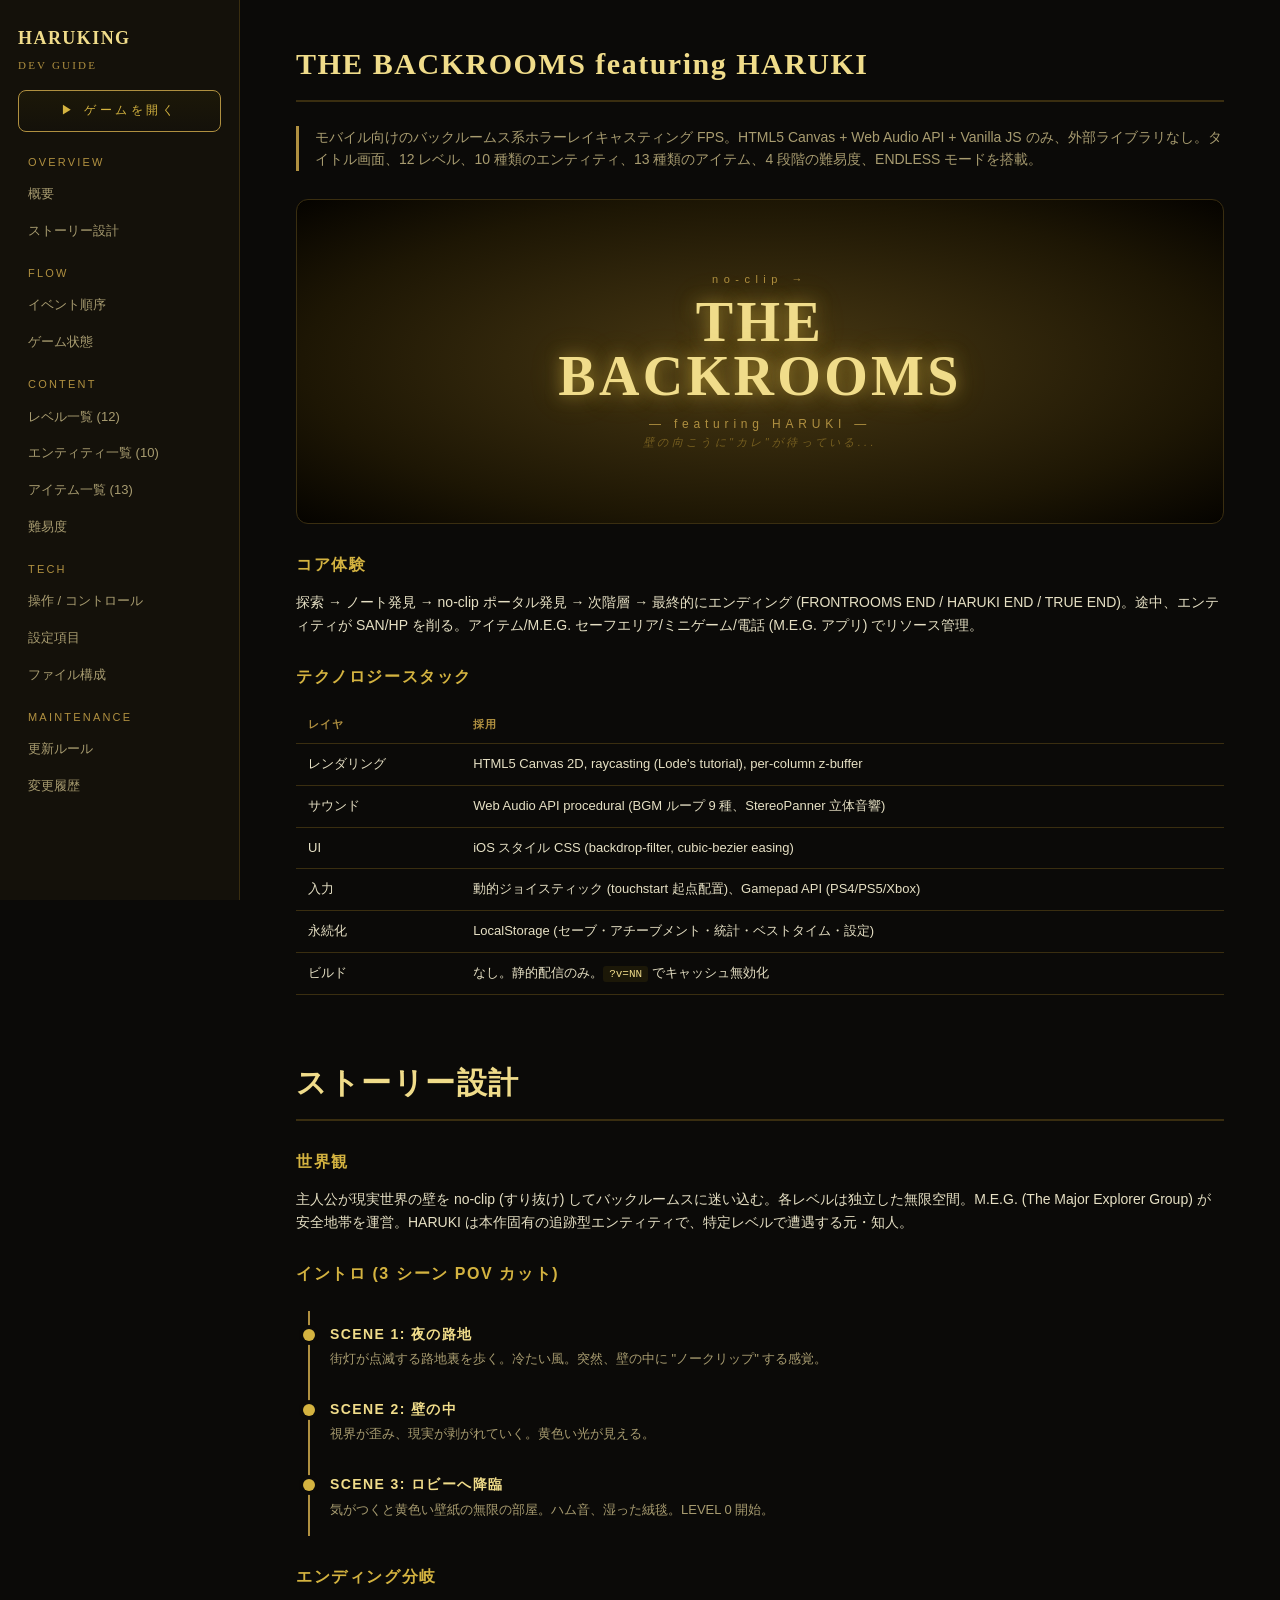
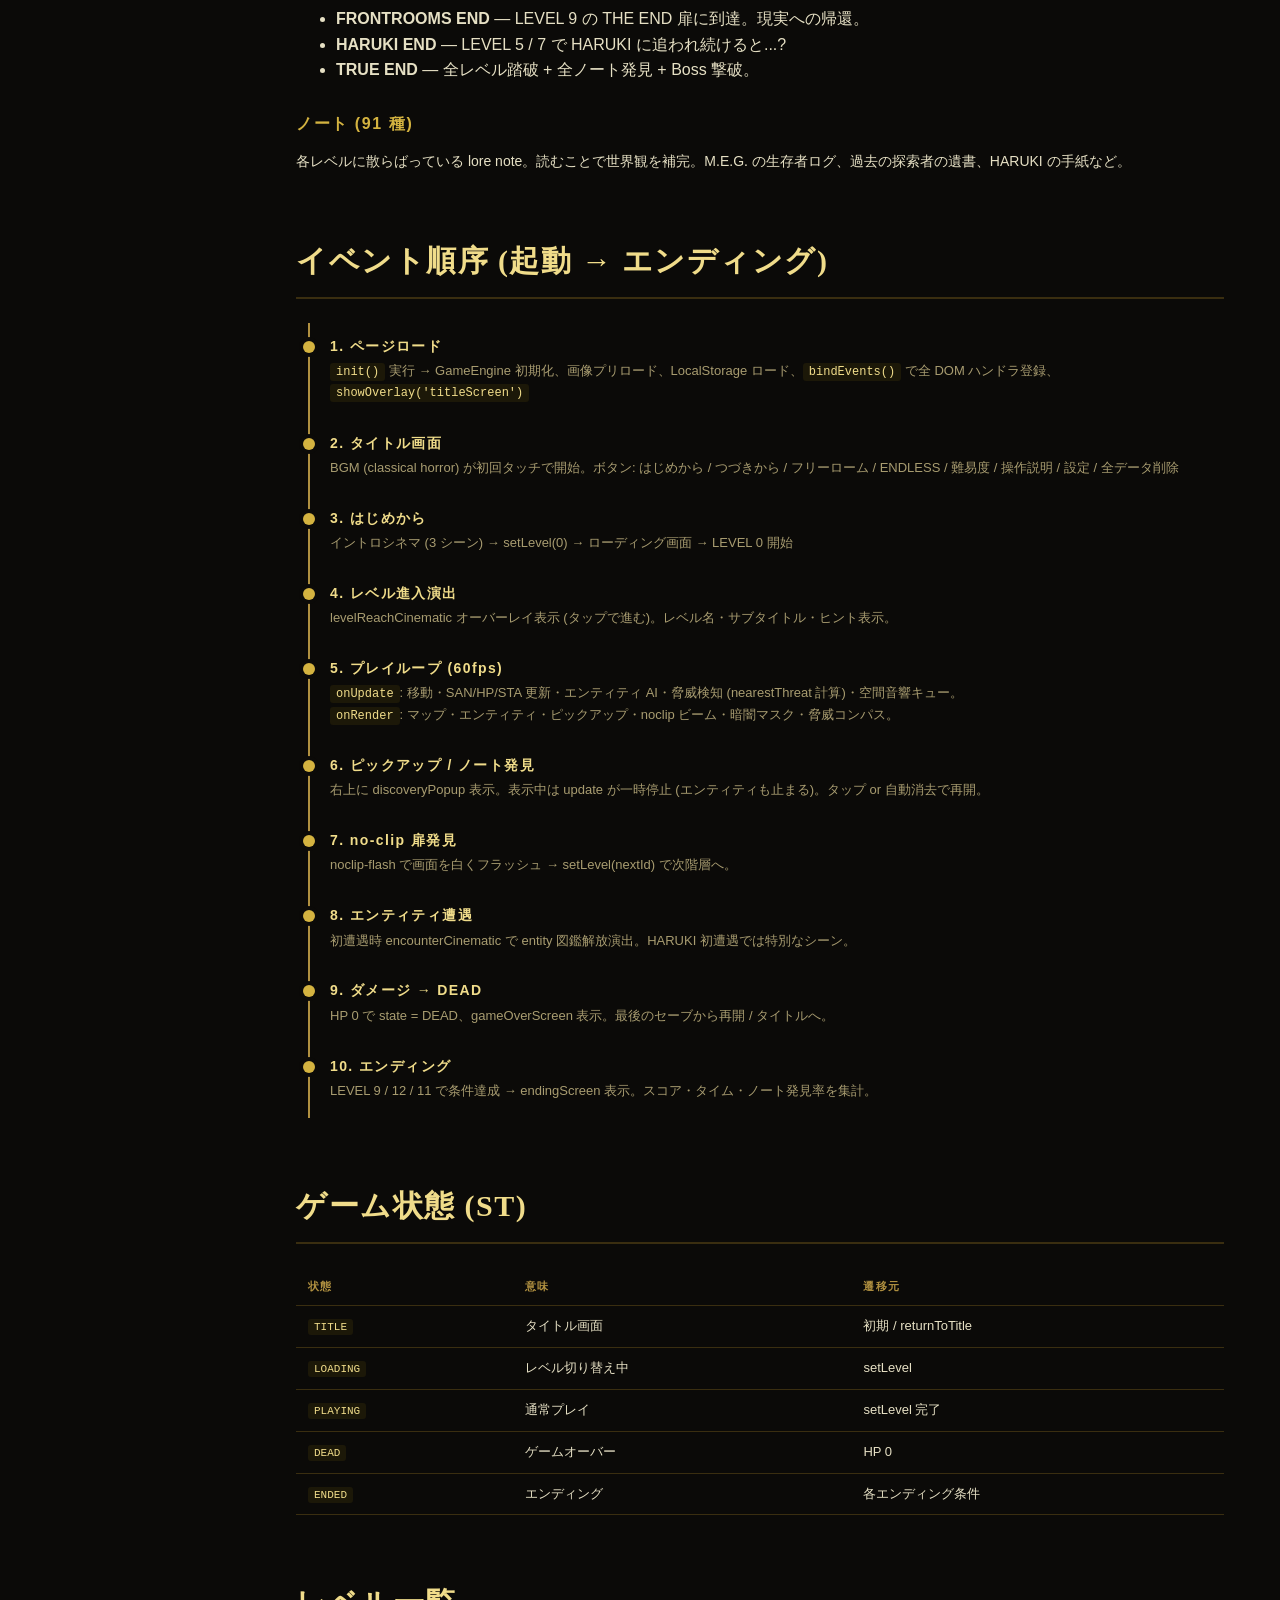
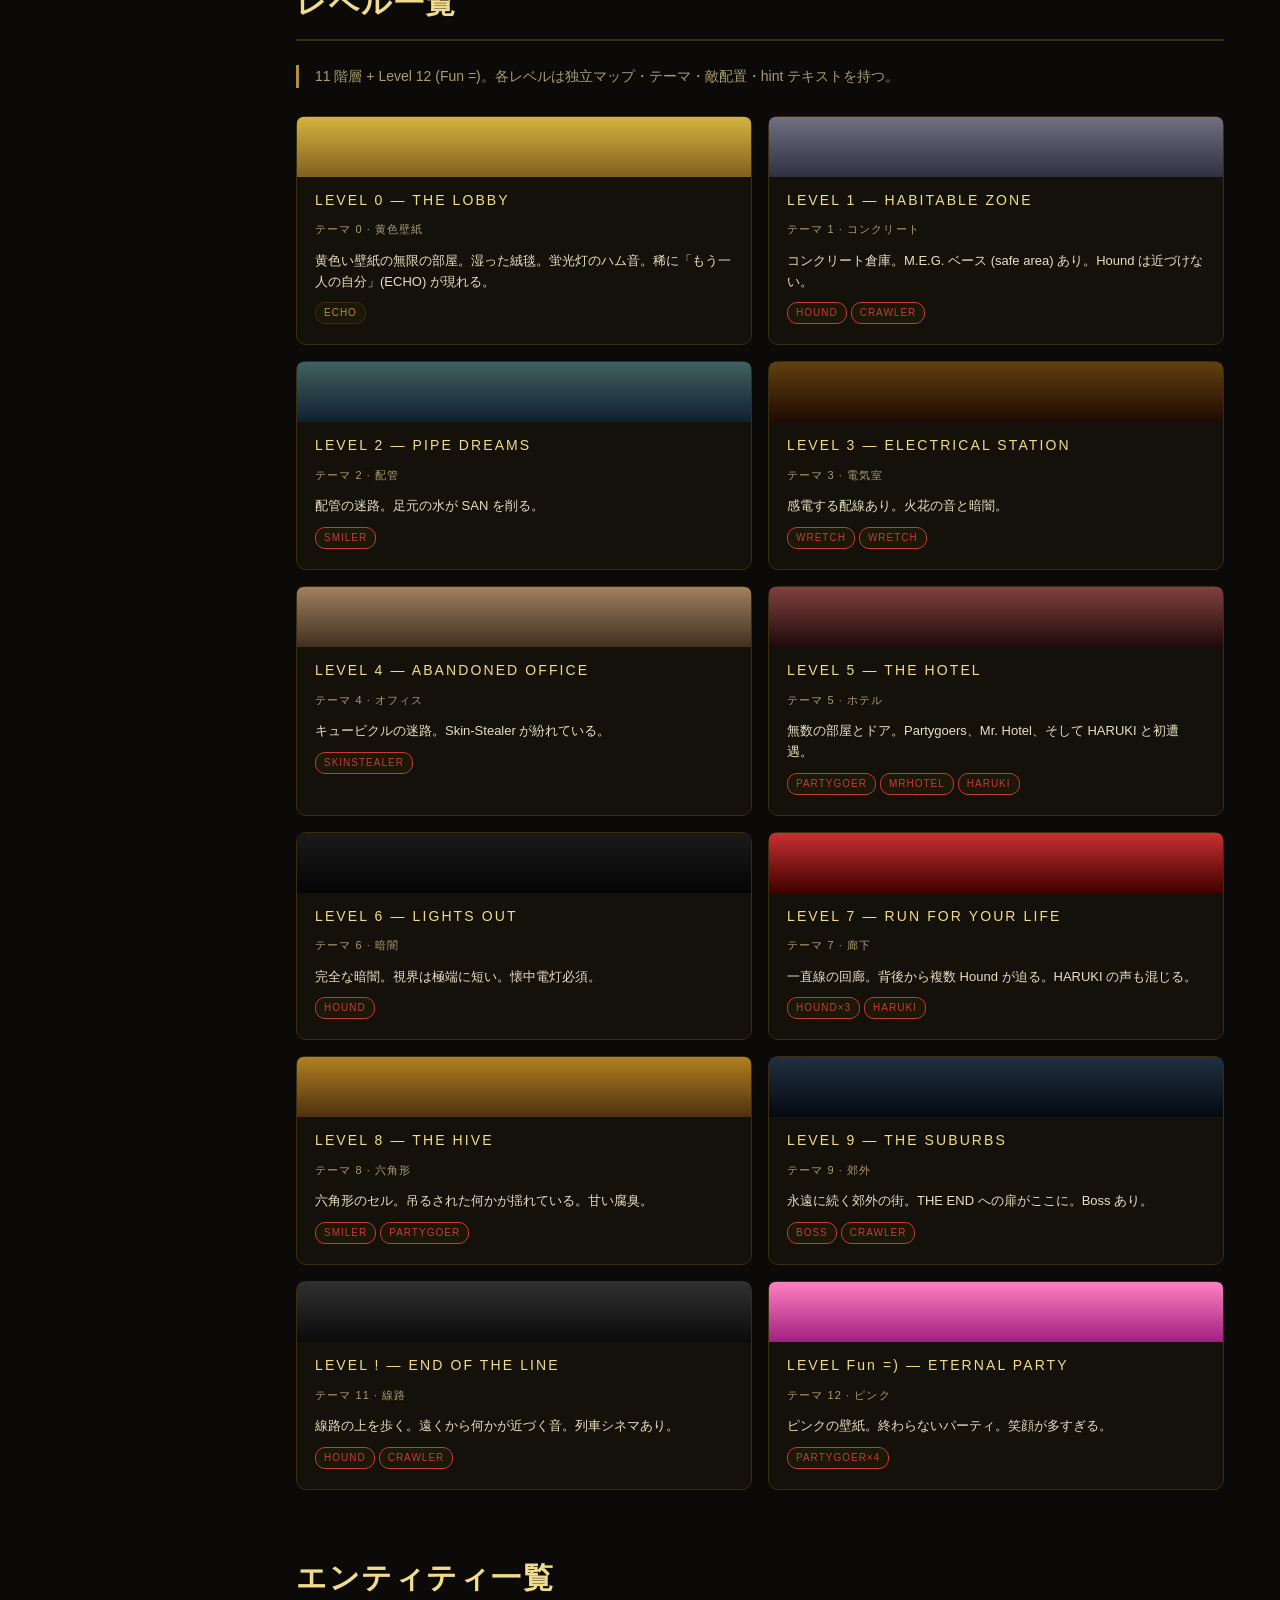
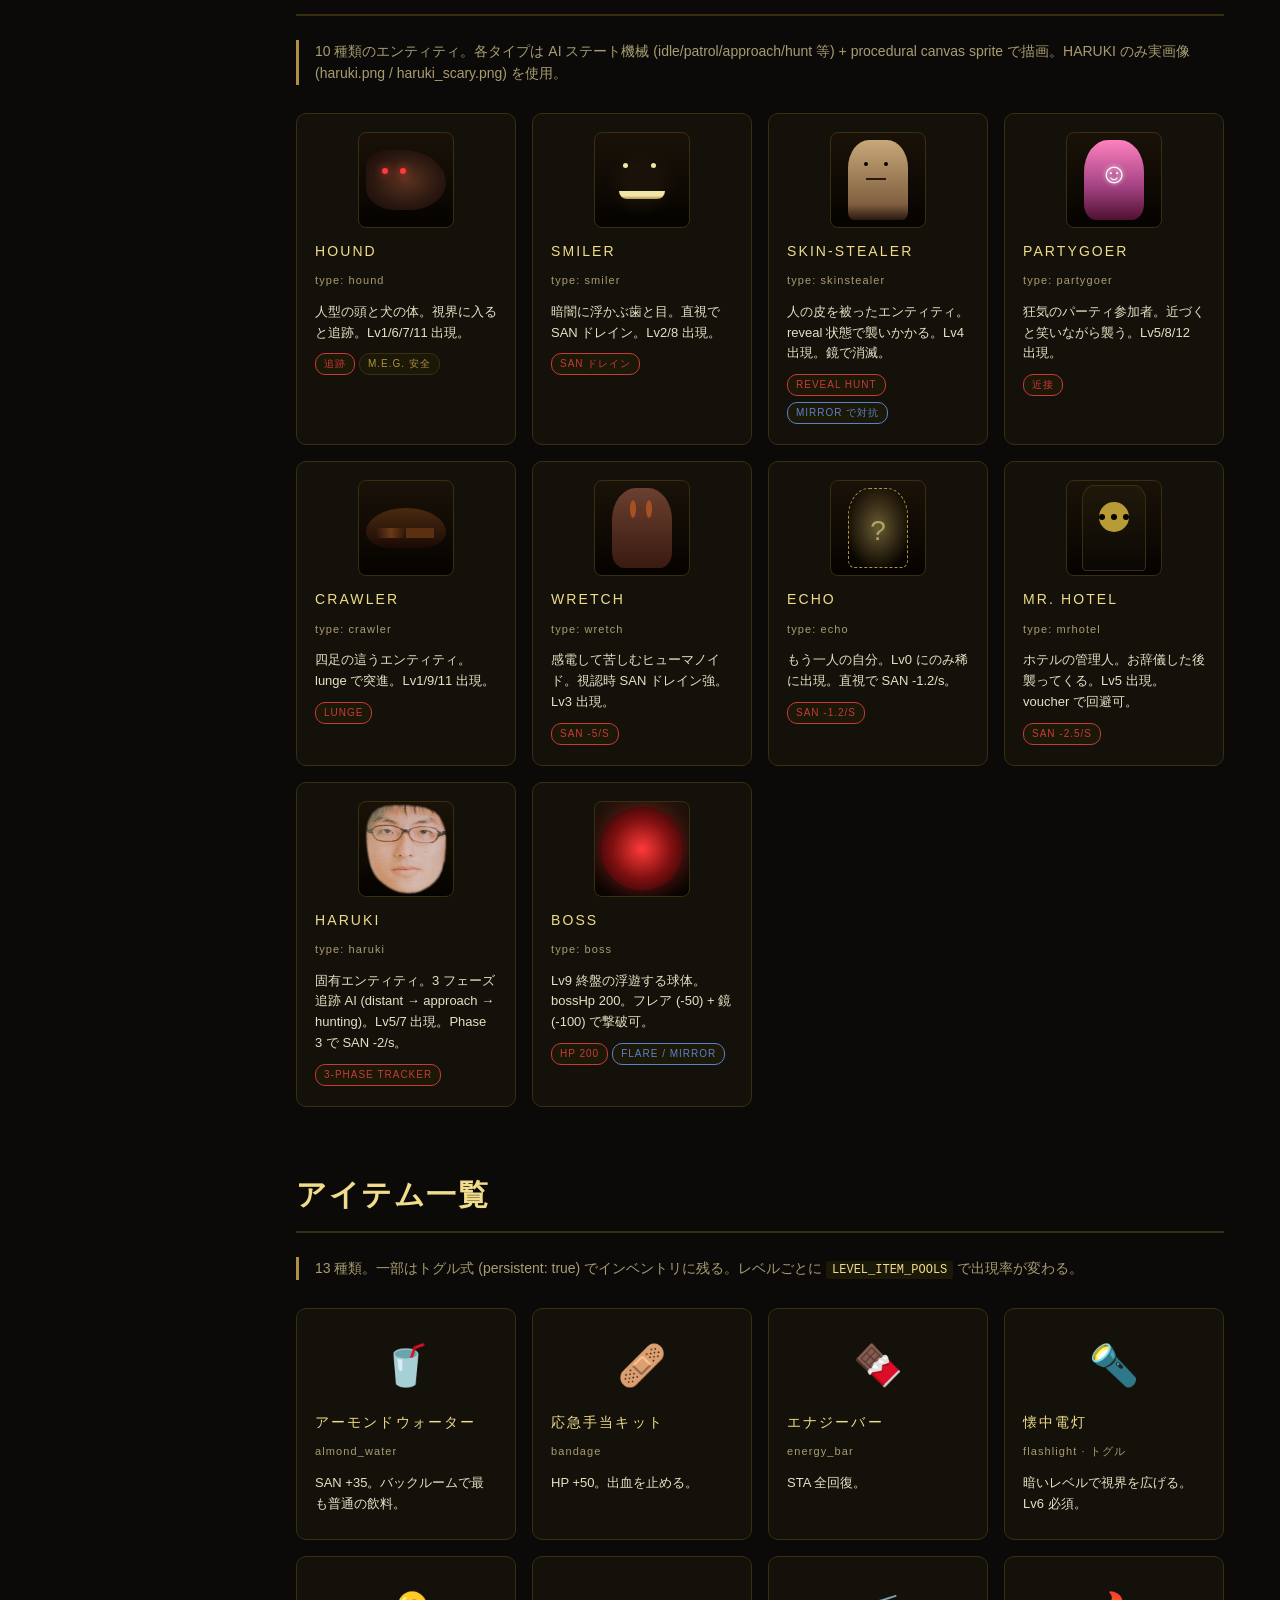
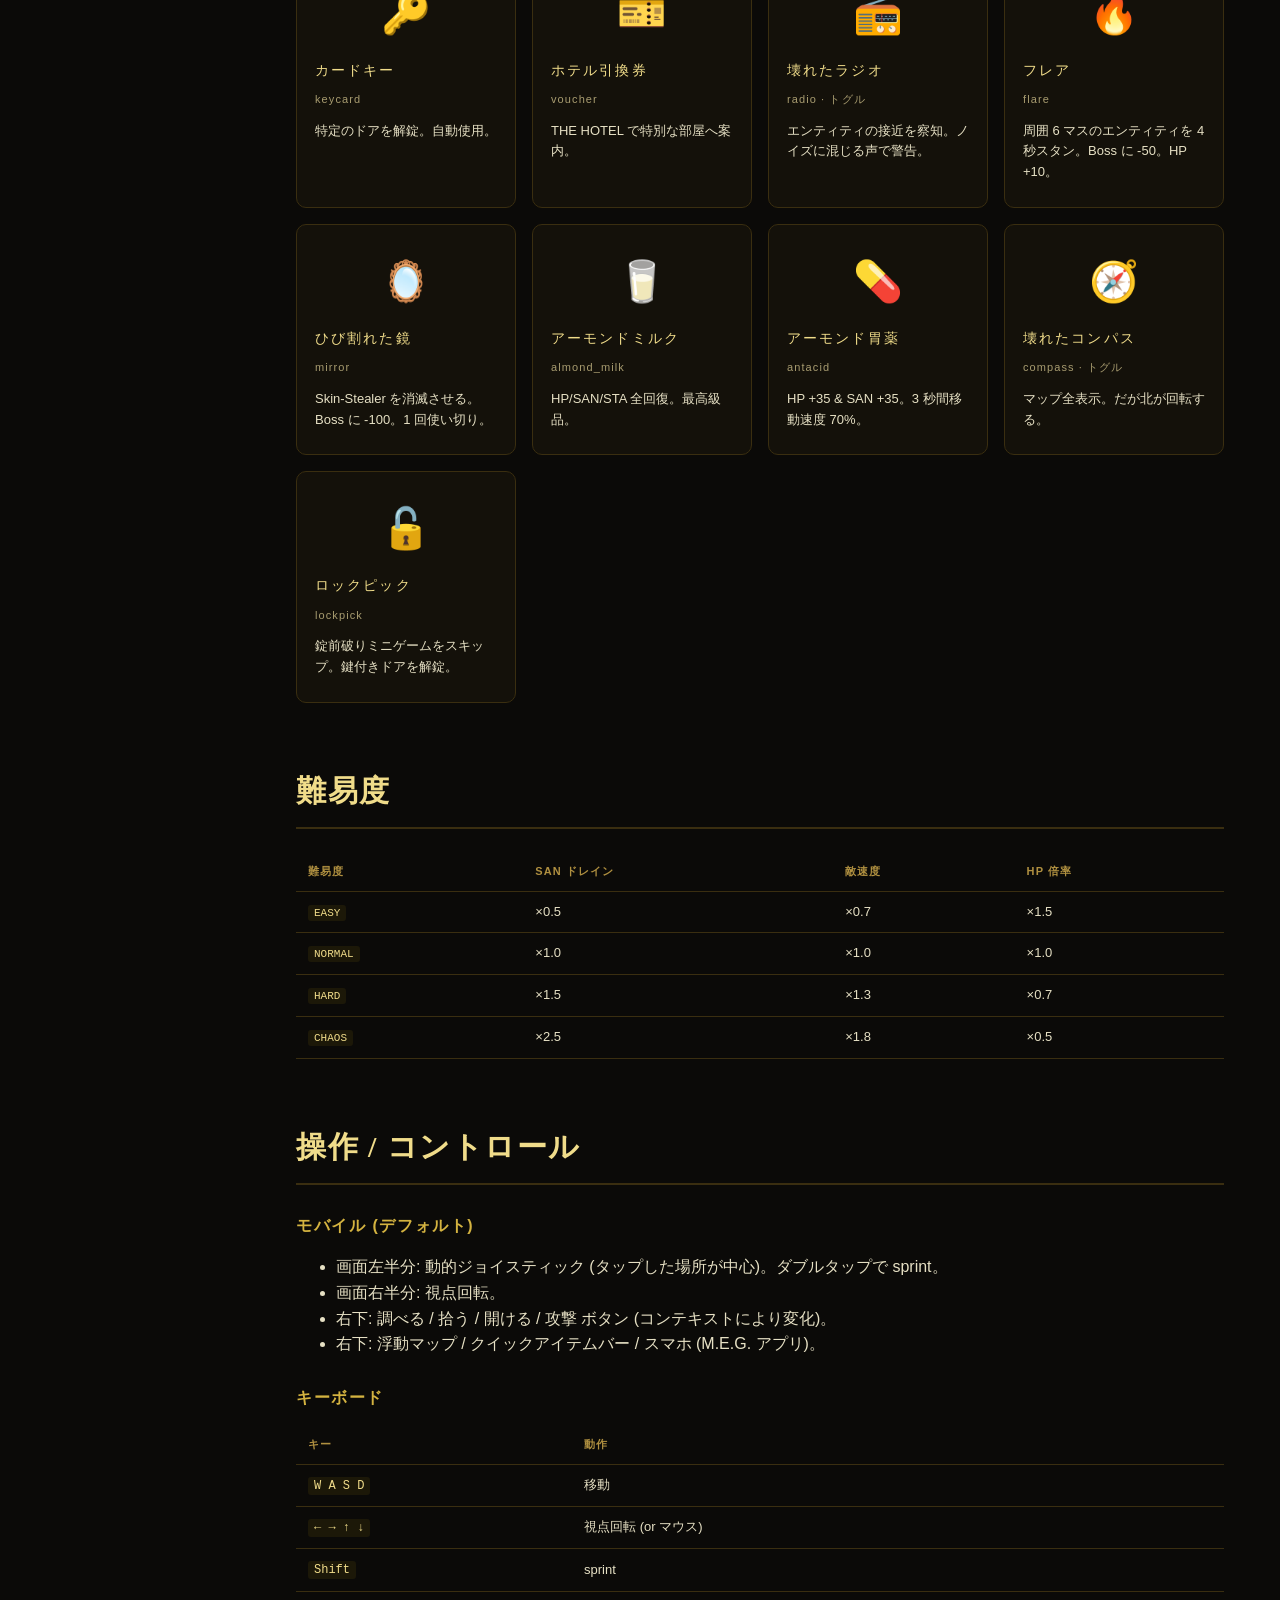
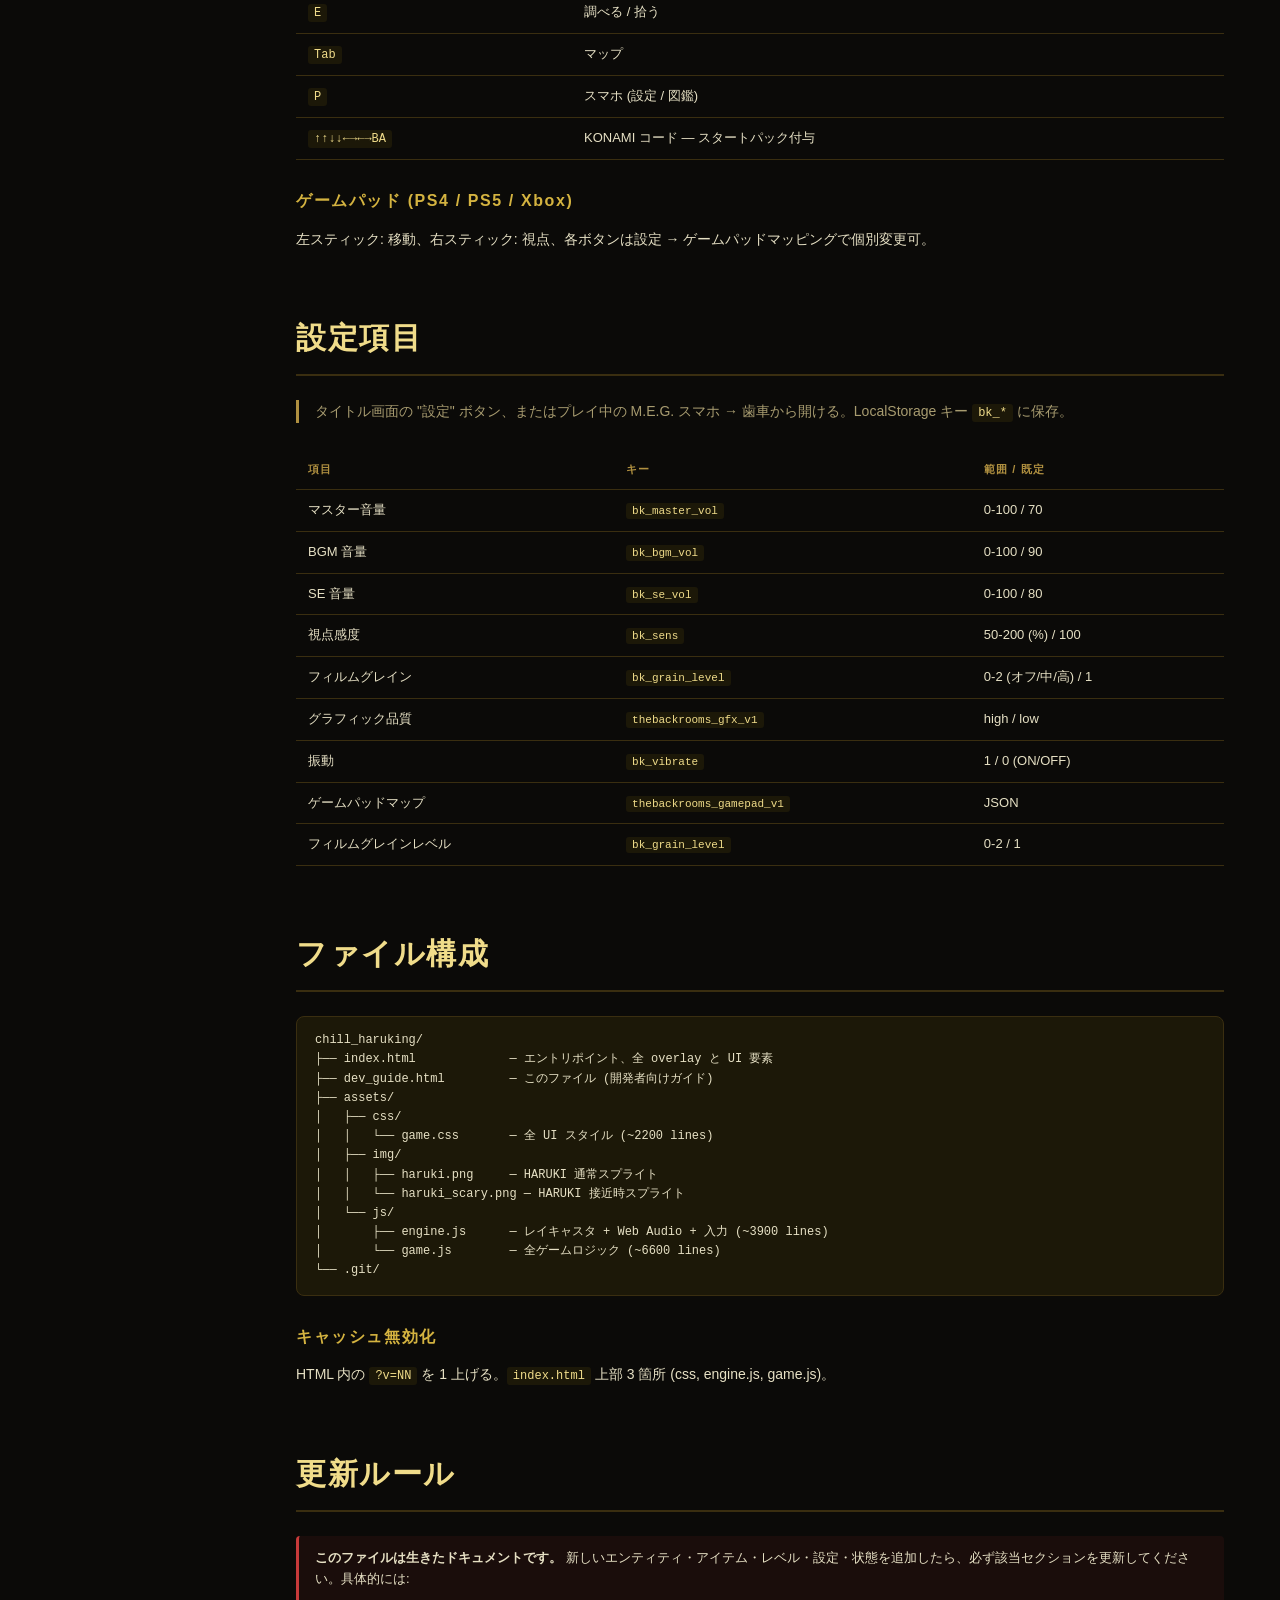
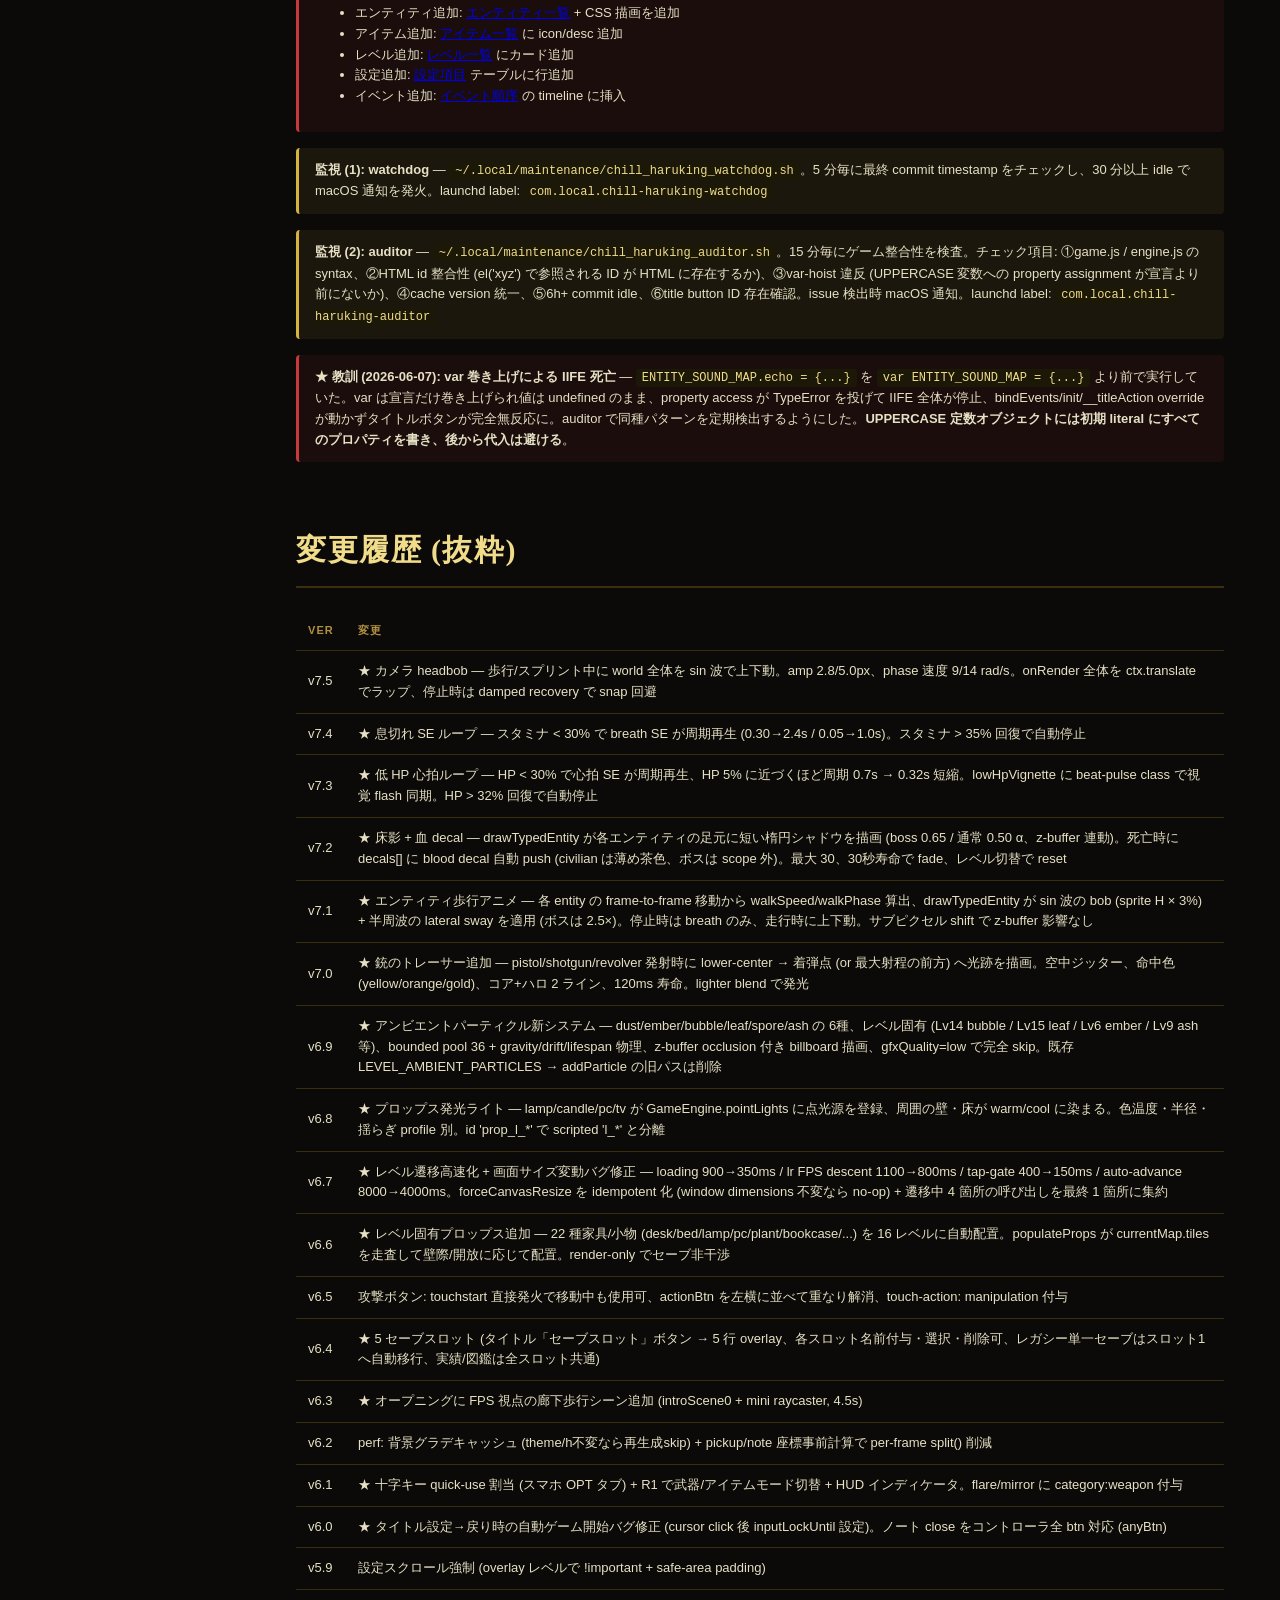
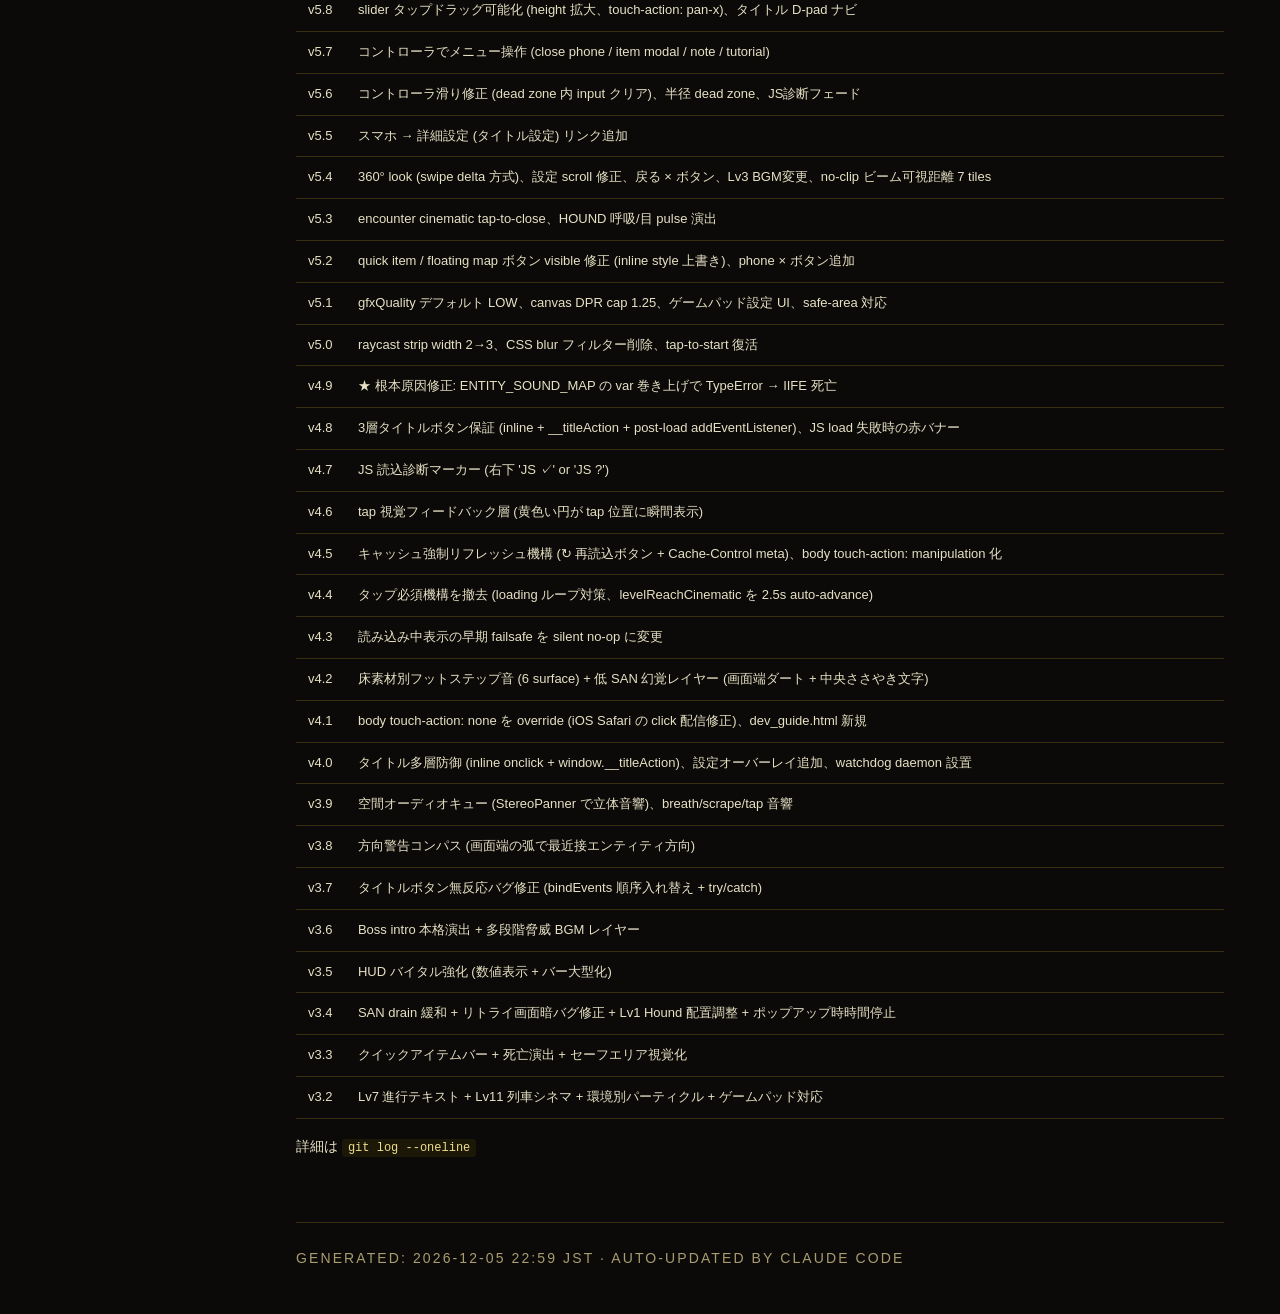
==== commit dc274e85: "カメラ headbob — 歩行時の world 上下動で FPS 体感を強化 Realism Wave 9。プレイヤーの移動に同期して画面全体が微小に揺れる、 標準的な FPS の歩行 bob 演出" ====
--- a/dev_guide.html
+++ b/dev_guide.html
@@ -956,6 +956,7 @@
   <h2>変更履歴 (抜粋)</h2>
   <table>
     <tr><th>ver</th><th>変更</th></tr>
+    <tr><td>v7.5</td><td>★ カメラ headbob — 歩行/スプリント中に world 全体を sin 波で上下動。amp 2.8/5.0px、phase 速度 9/14 rad/s。onRender 全体を ctx.translate でラップ、停止時は damped recovery で snap 回避</td></tr>
     <tr><td>v7.4</td><td>★ 息切れ SE ループ — スタミナ &lt; 30% で breath SE が周期再生 (0.30→2.4s / 0.05→1.0s)。スタミナ &gt; 35% 回復で自動停止</td></tr>
     <tr><td>v7.3</td><td>★ 低 HP 心拍ループ — HP &lt; 30% で心拍 SE が周期再生、HP 5% に近づくほど周期 0.7s → 0.32s 短縮。lowHpVignette に beat-pulse class で視覚 flash 同期。HP &gt; 32% 回復で自動停止</td></tr>
     <tr><td>v7.2</td><td>★ 床影 + 血 decal — drawTypedEntity が各エンティティの足元に短い楕円シャドウを描画 (boss 0.65 / 通常 0.50 α、z-buffer 連動)。死亡時に decals[] に blood decal 自動 push (civilian は薄め茶色、ボスは scope 外)。最大 30、30秒寿命で fade、レベル切替で reset</td></tr>
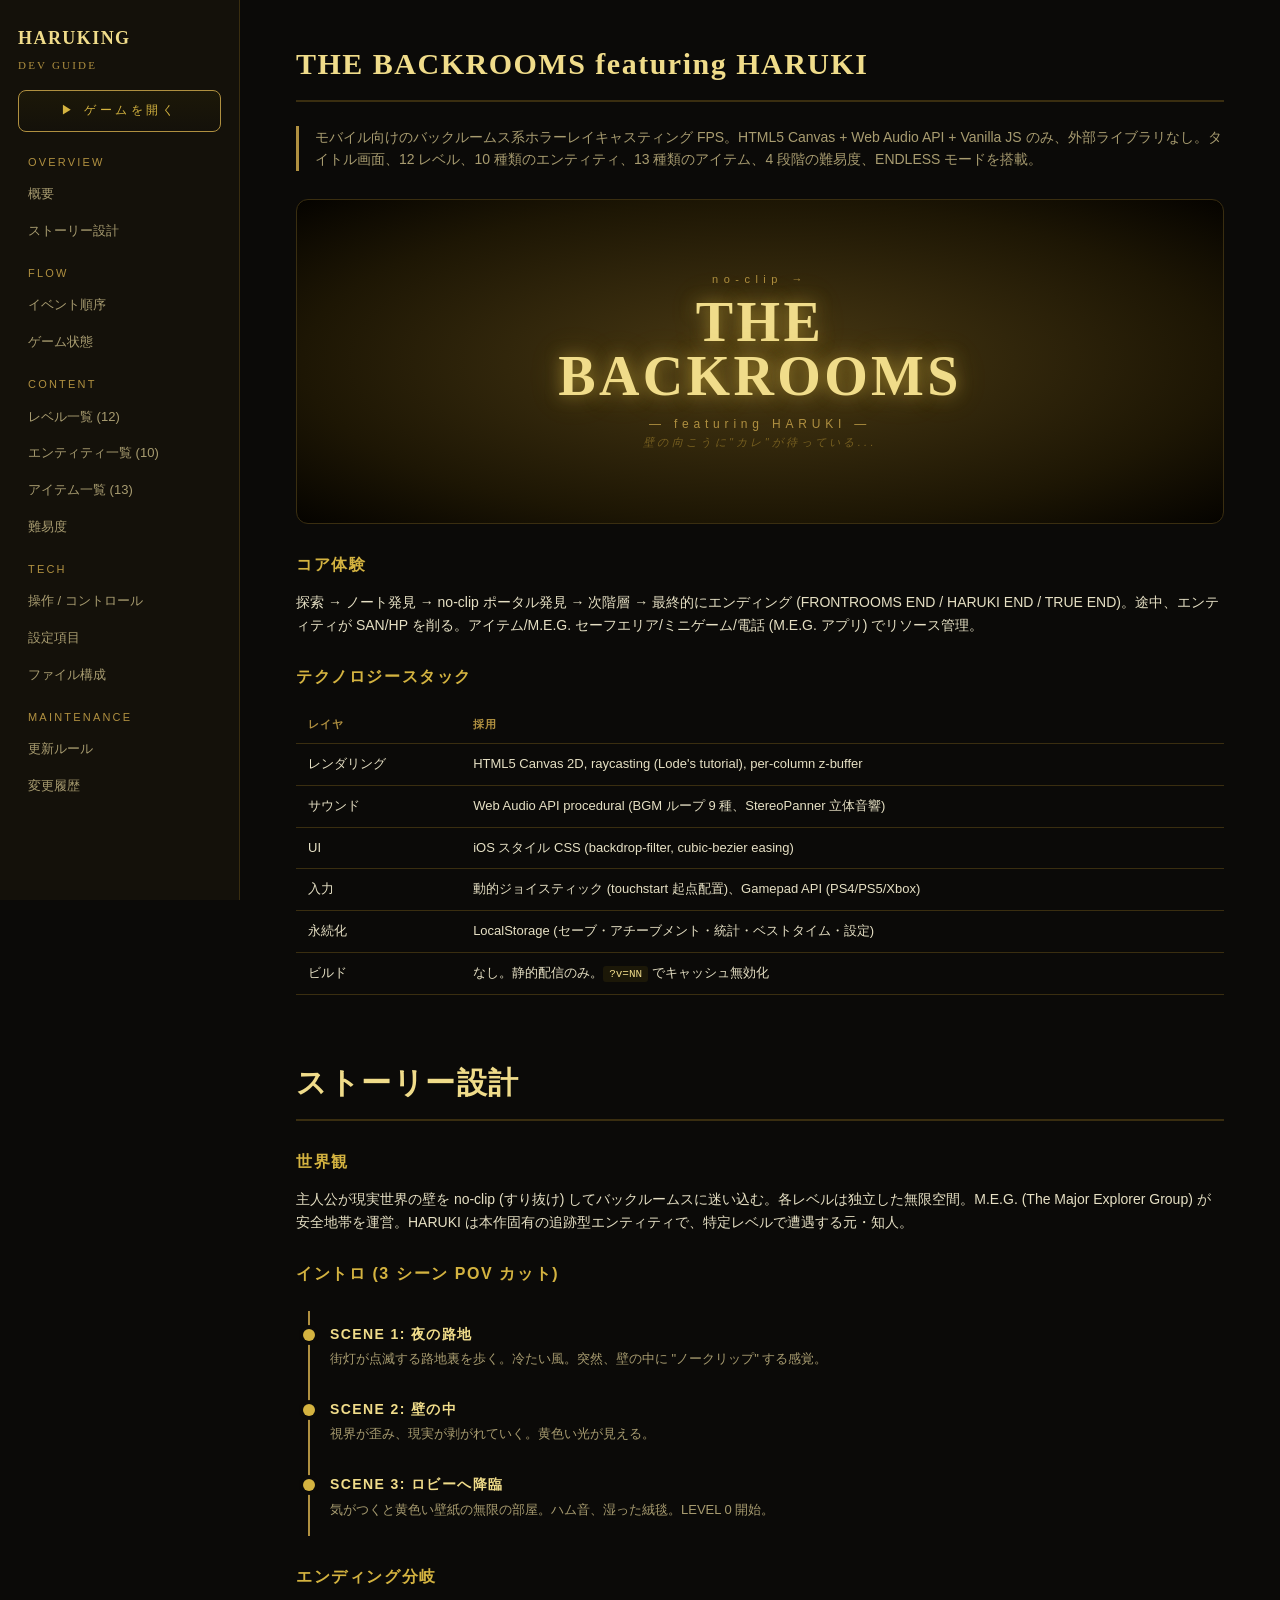
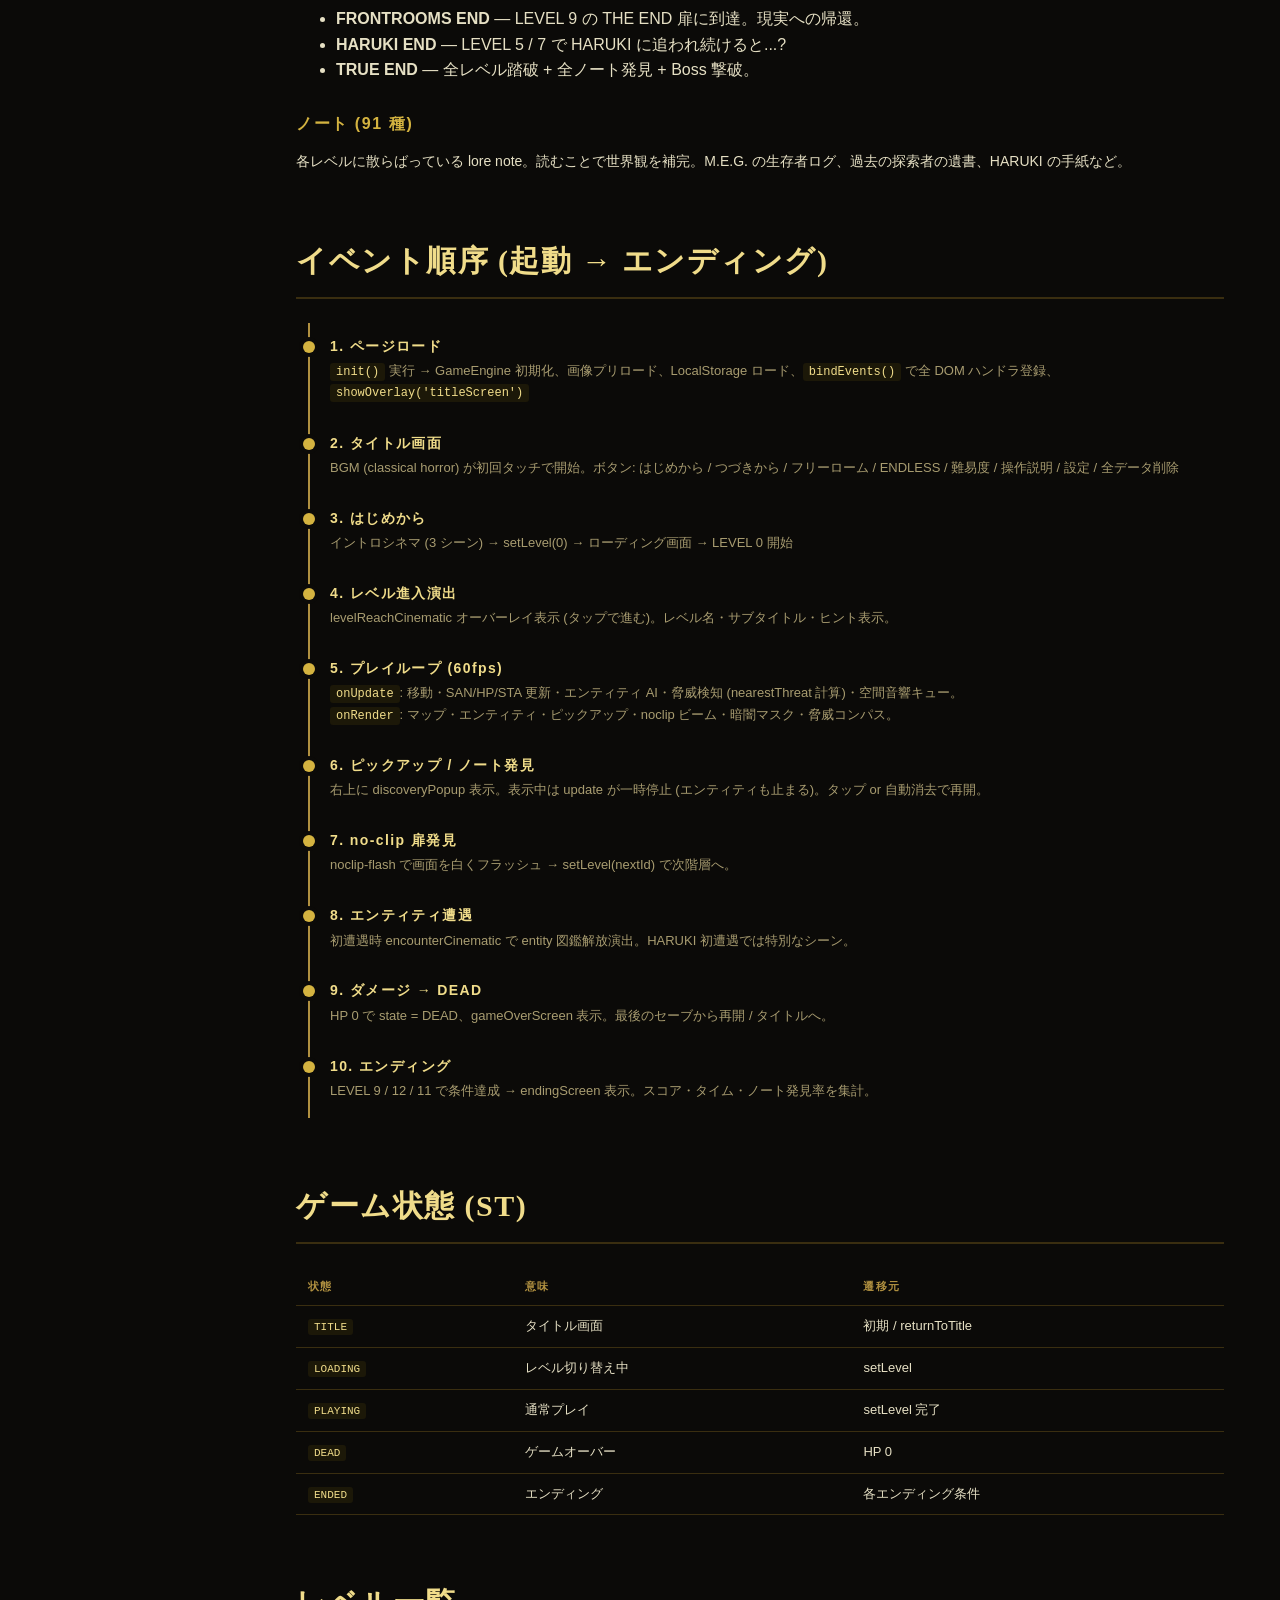
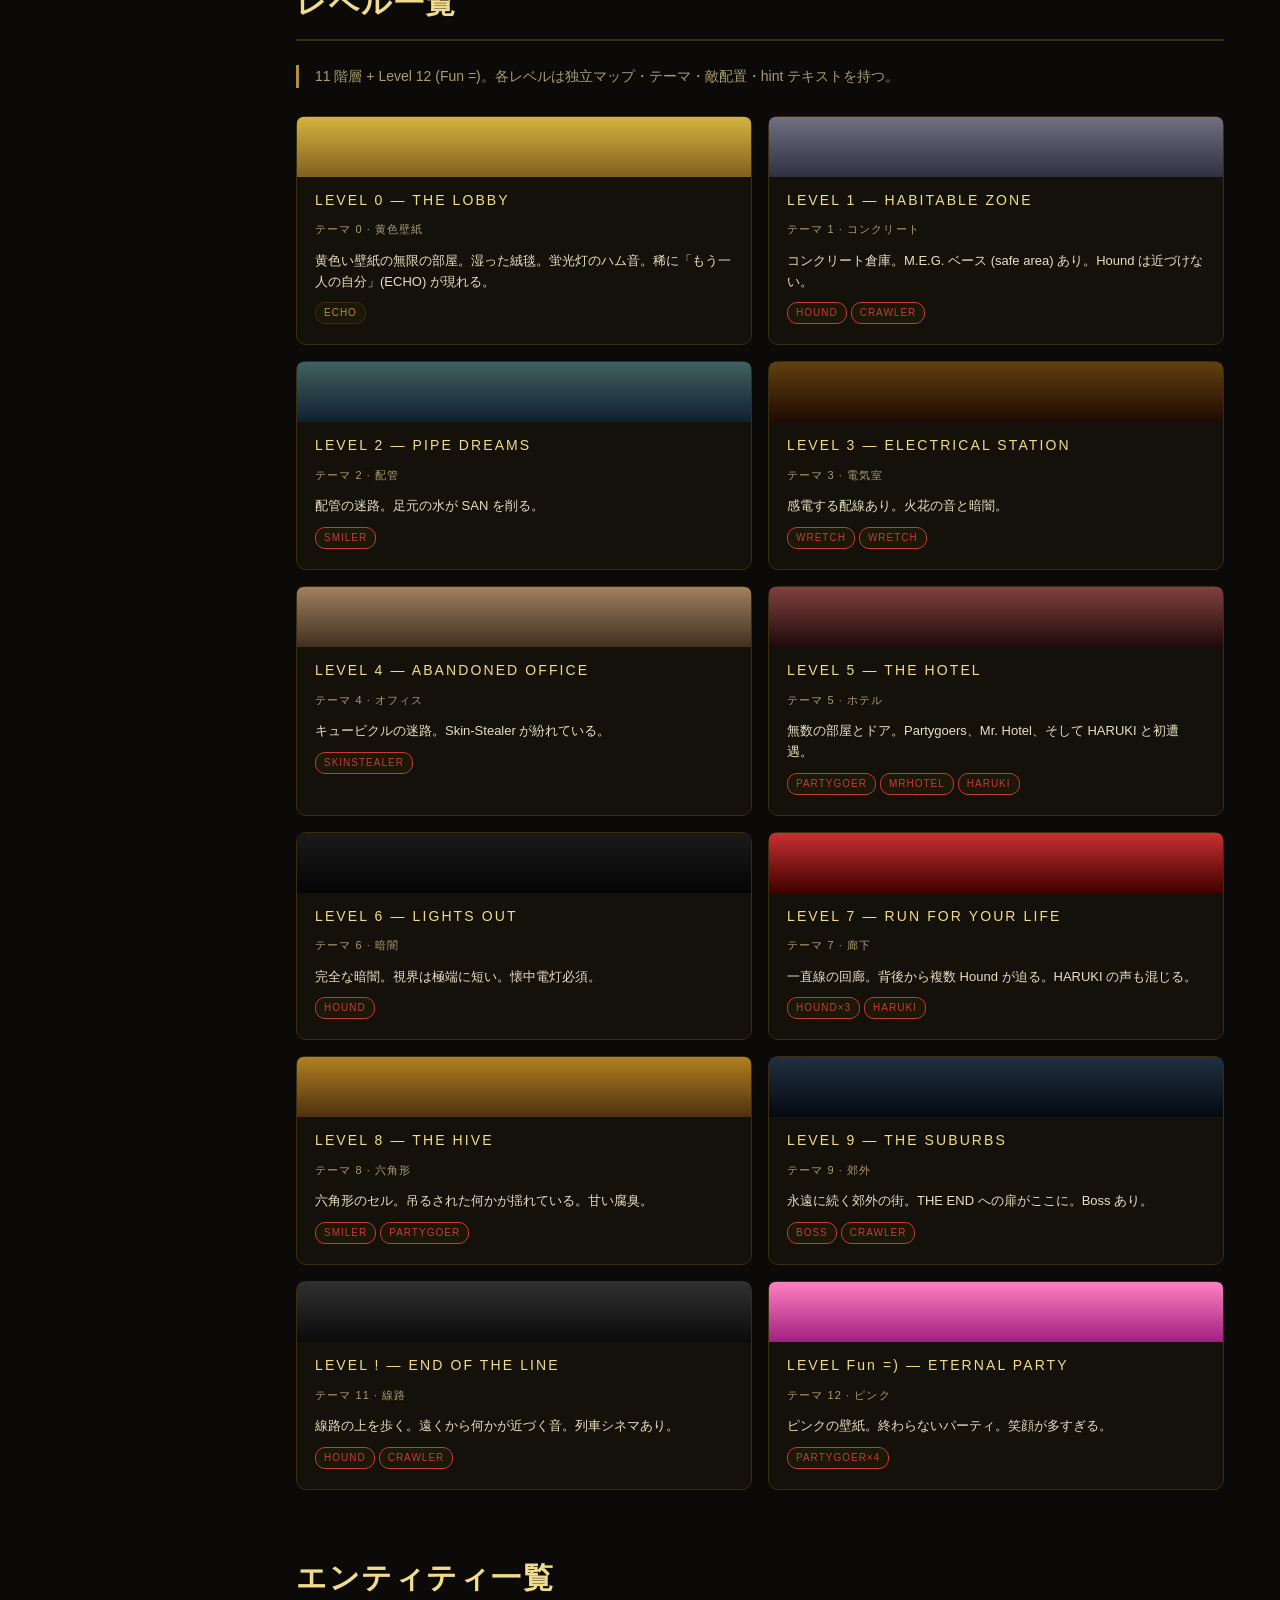
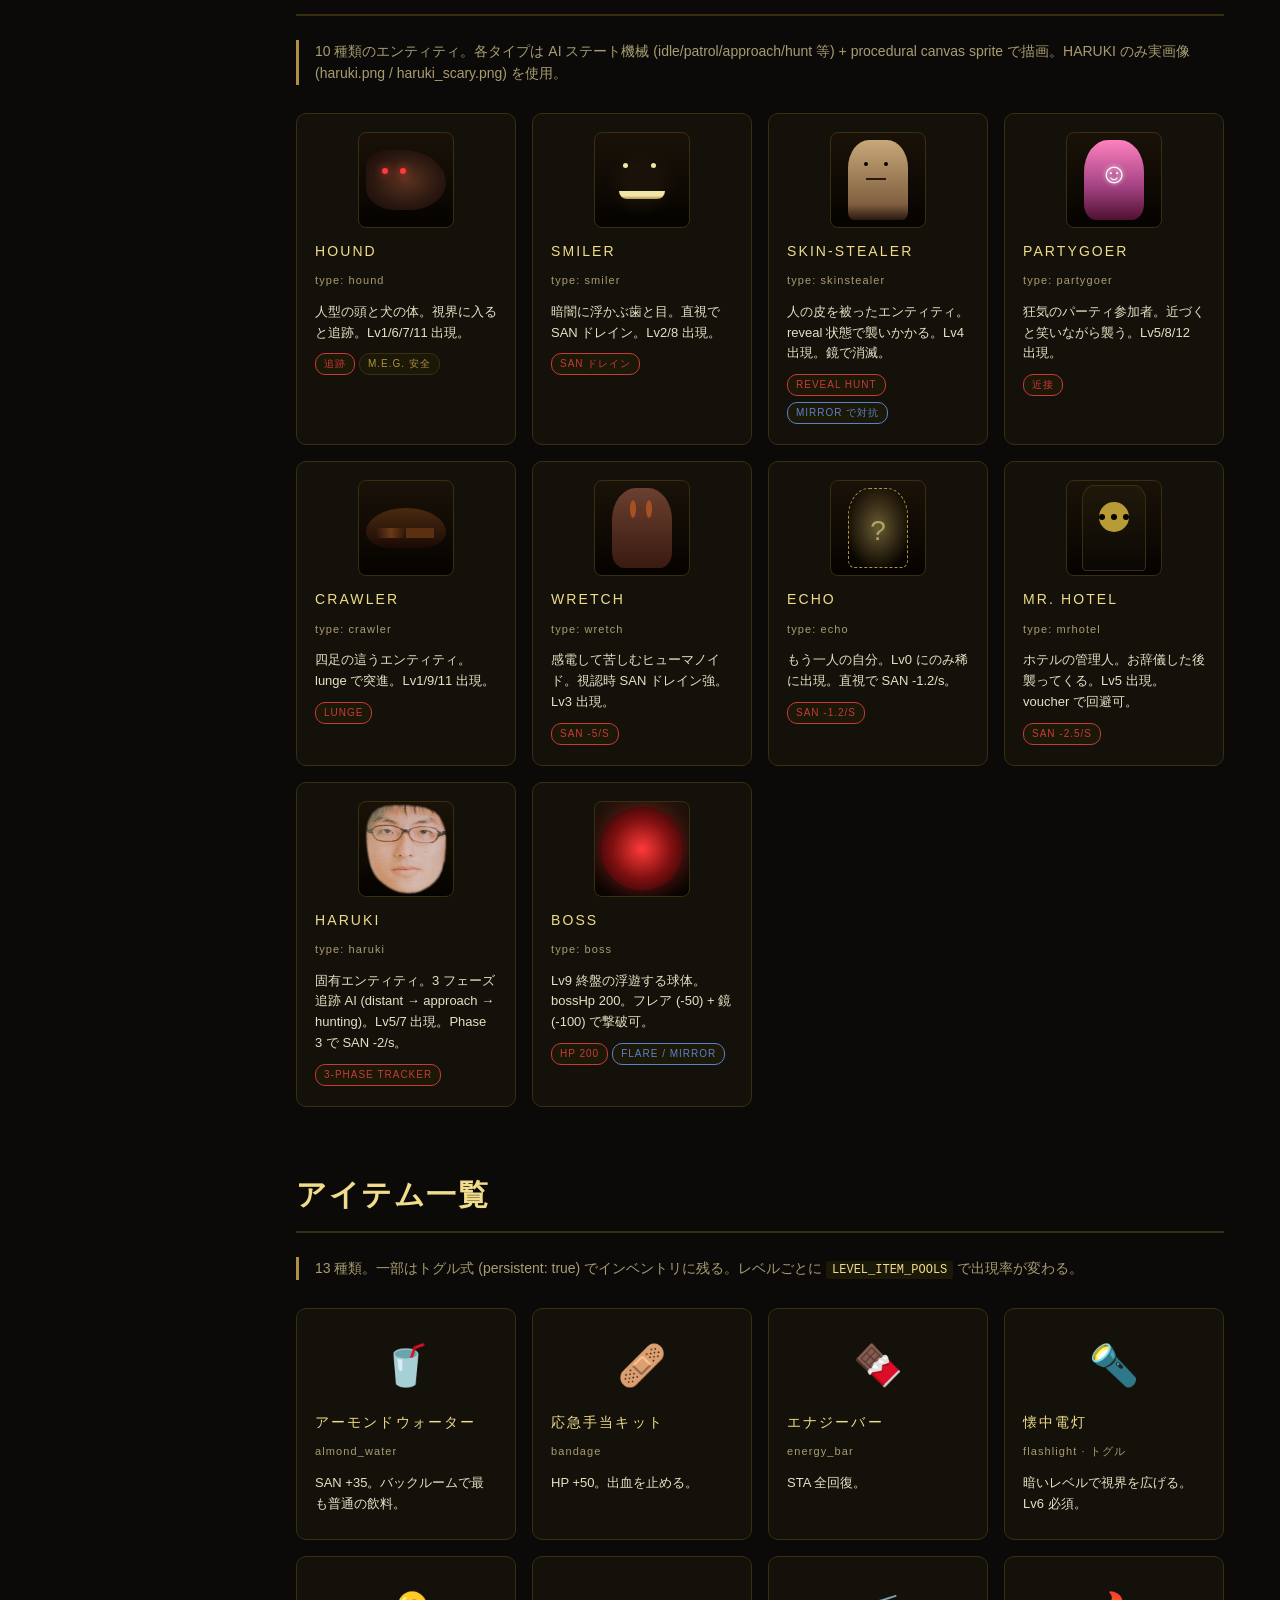
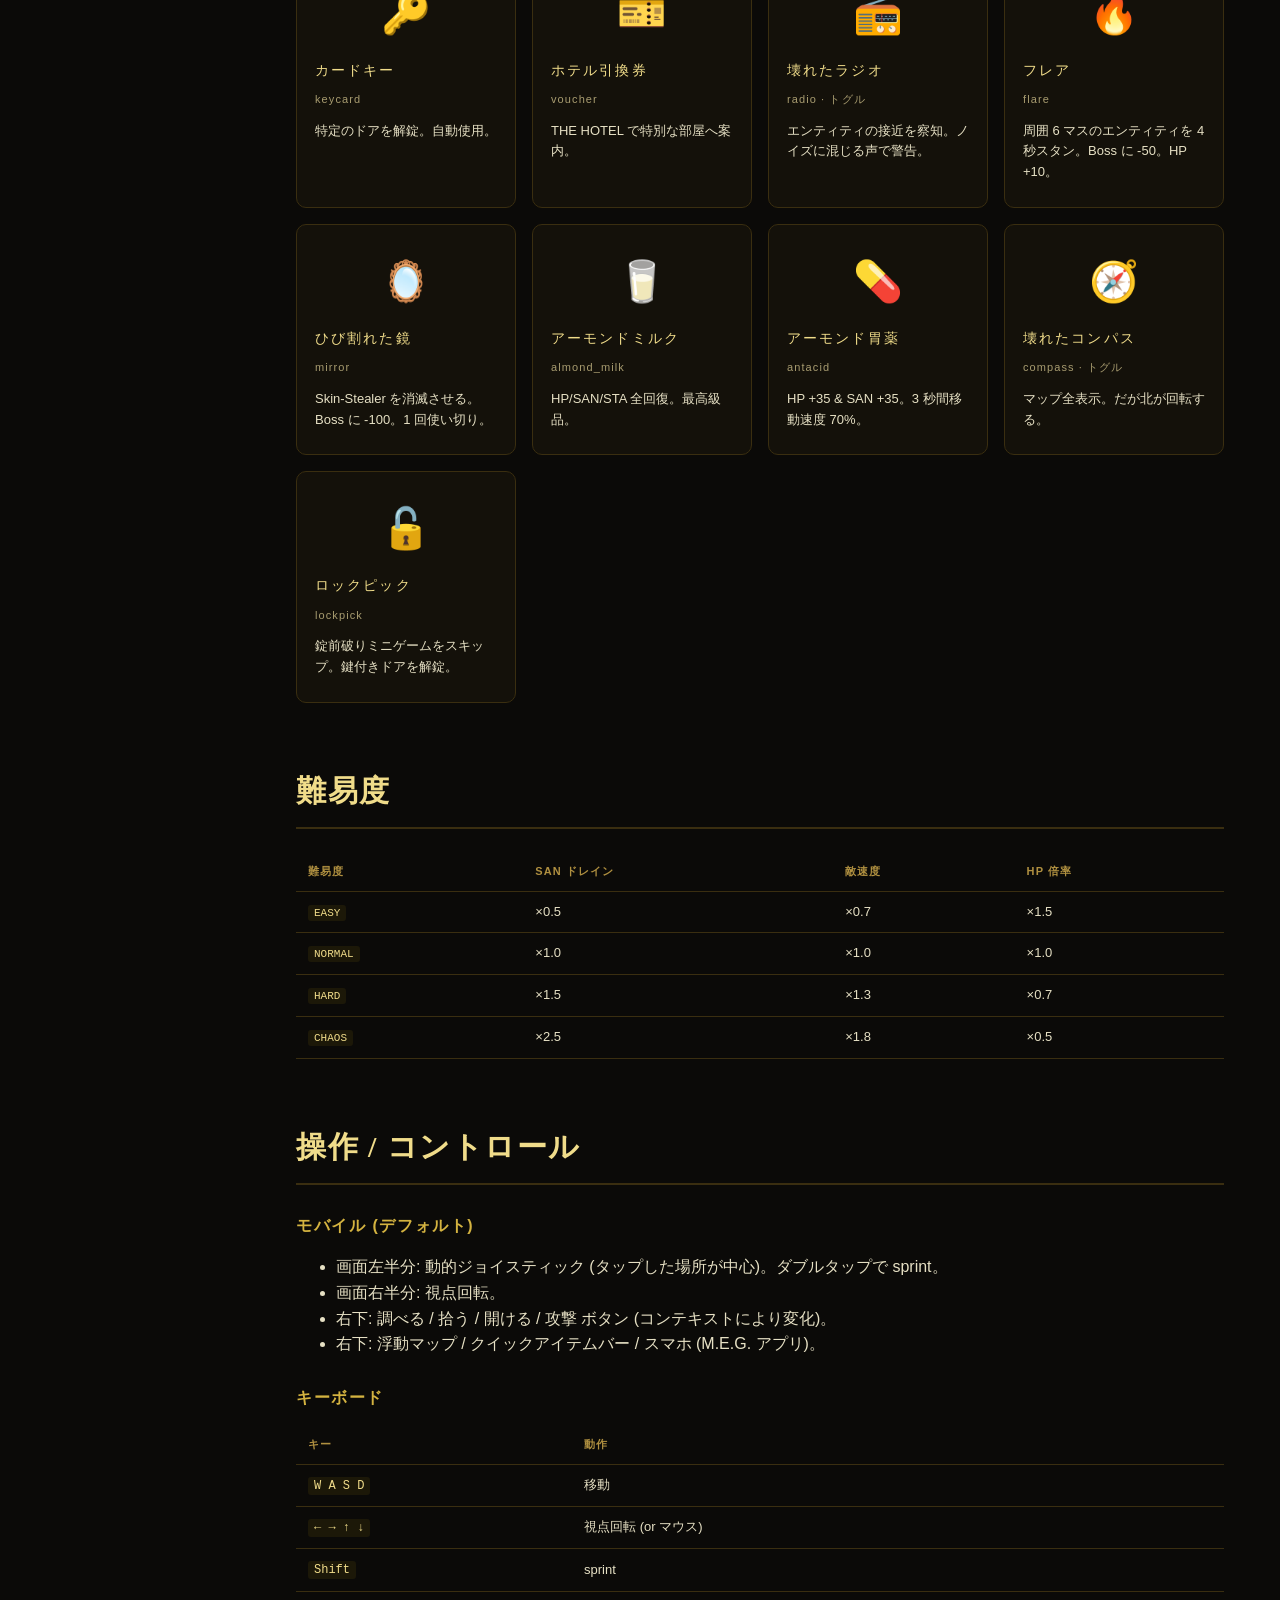
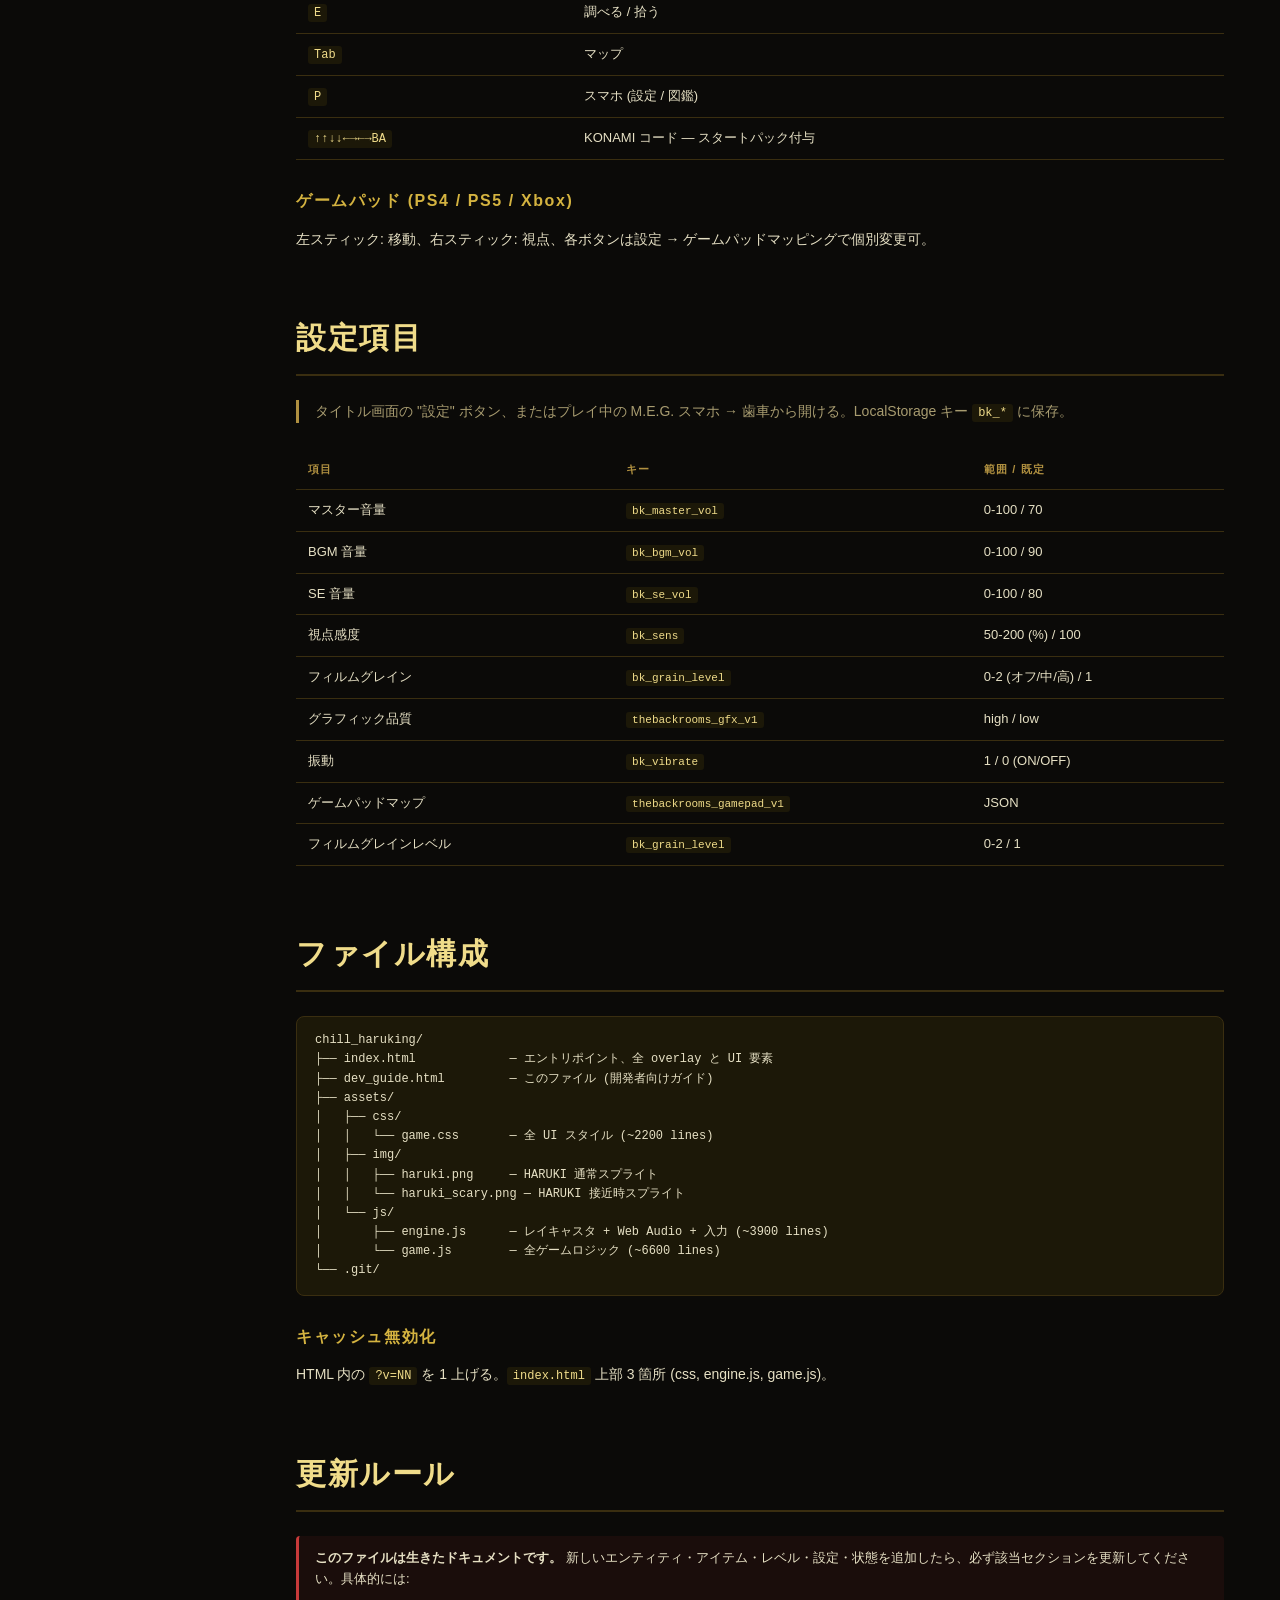
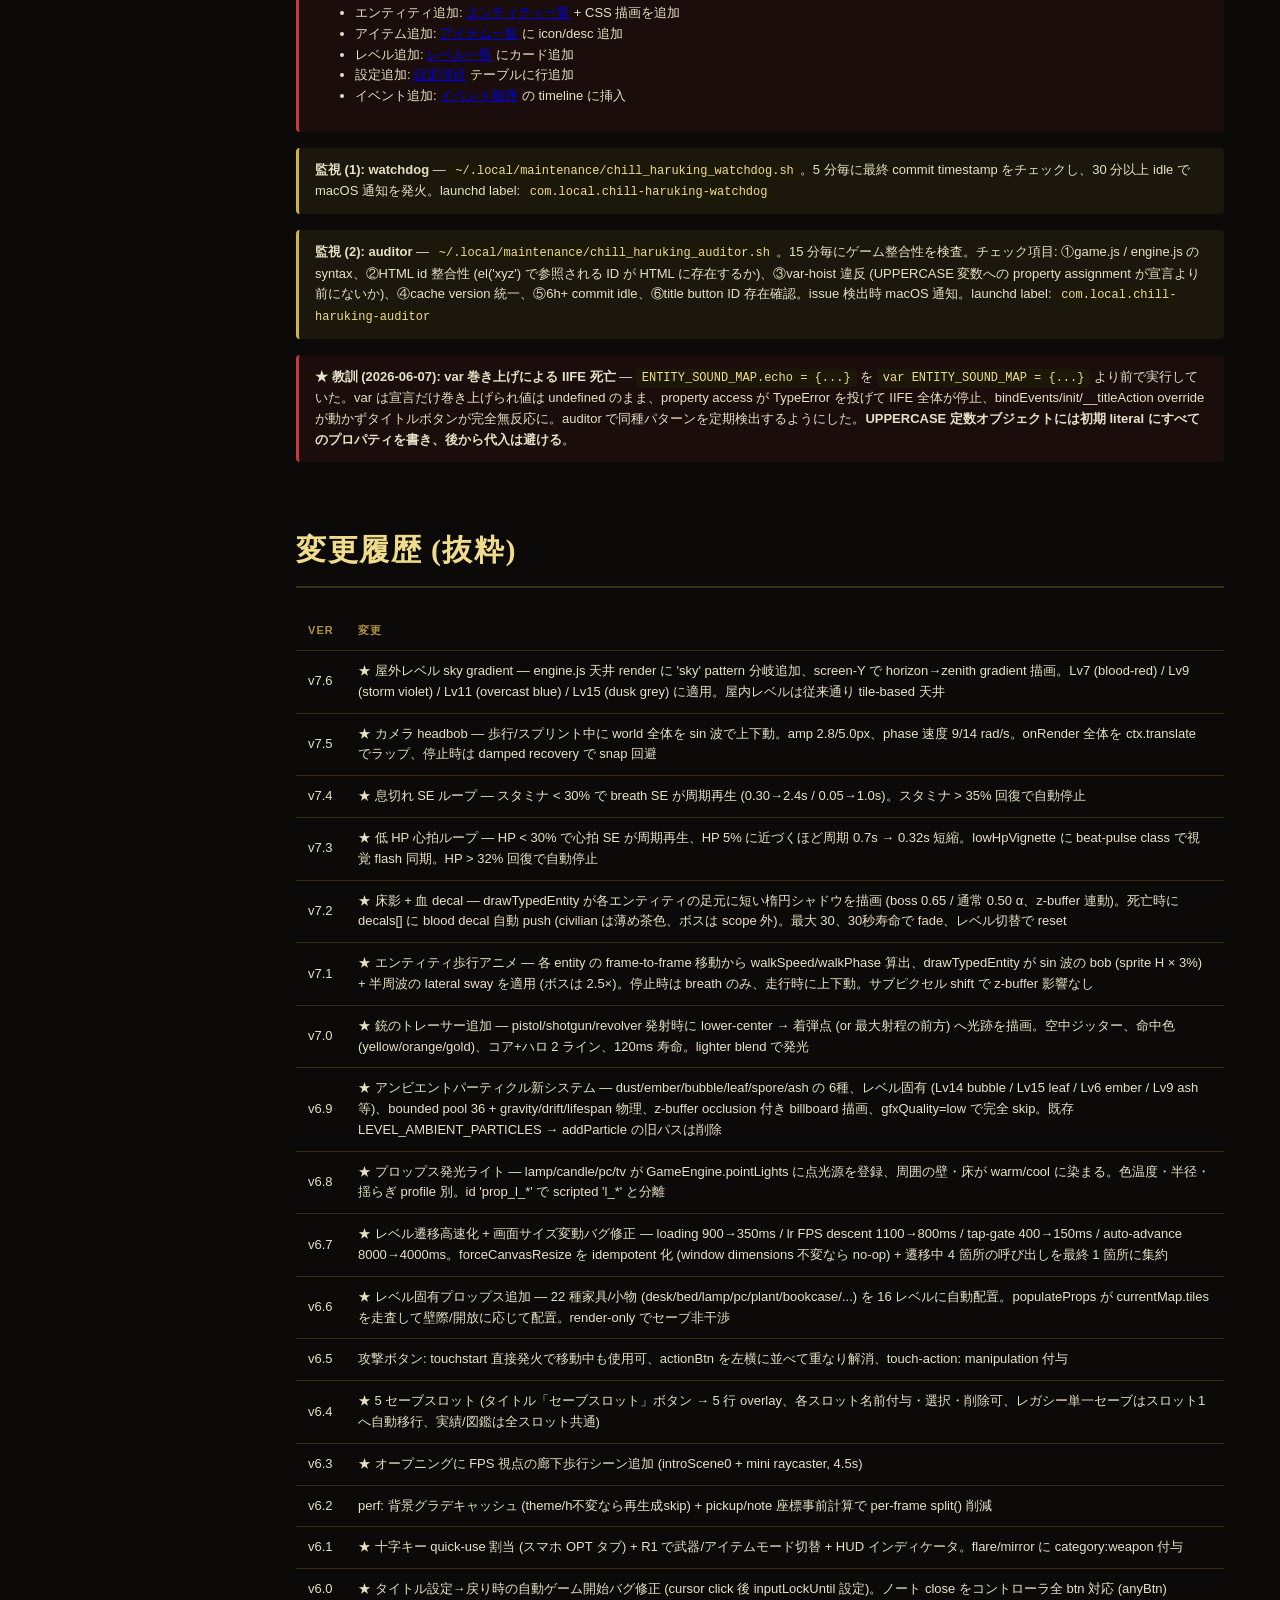
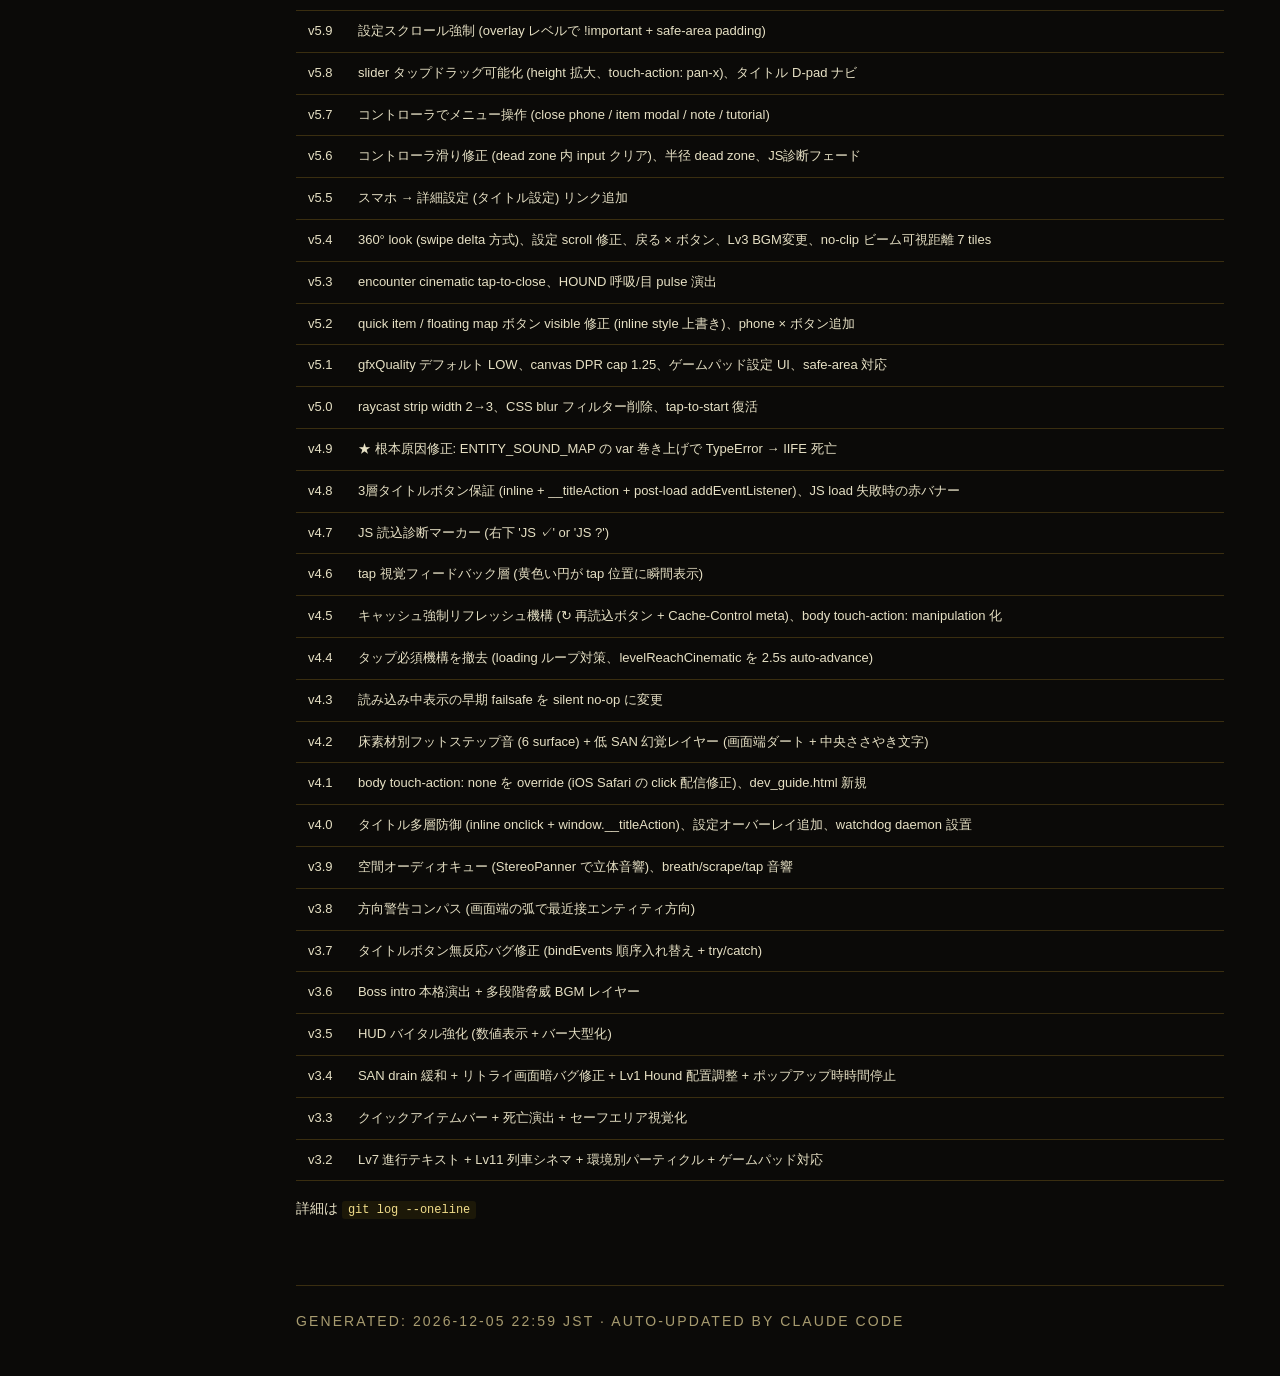
==== commit 71d80aaf: "屋外レベル sky gradient — Lv7/9/11/15 を「開けた空」に Realism Wave 10。屋外レベルが従来 tile-based 天井で「箱庭」に見えて いた問題を解消。en" ====
--- a/dev_guide.html
+++ b/dev_guide.html
@@ -956,6 +956,7 @@
   <h2>変更履歴 (抜粋)</h2>
   <table>
     <tr><th>ver</th><th>変更</th></tr>
+    <tr><td>v7.6</td><td>★ 屋外レベル sky gradient — engine.js 天井 render に 'sky' pattern 分岐追加、screen-Y で horizon→zenith gradient 描画。Lv7 (blood-red) / Lv9 (storm violet) / Lv11 (overcast blue) / Lv15 (dusk grey) に適用。屋内レベルは従来通り tile-based 天井</td></tr>
     <tr><td>v7.5</td><td>★ カメラ headbob — 歩行/スプリント中に world 全体を sin 波で上下動。amp 2.8/5.0px、phase 速度 9/14 rad/s。onRender 全体を ctx.translate でラップ、停止時は damped recovery で snap 回避</td></tr>
     <tr><td>v7.4</td><td>★ 息切れ SE ループ — スタミナ &lt; 30% で breath SE が周期再生 (0.30→2.4s / 0.05→1.0s)。スタミナ &gt; 35% 回復で自動停止</td></tr>
     <tr><td>v7.3</td><td>★ 低 HP 心拍ループ — HP &lt; 30% で心拍 SE が周期再生、HP 5% に近づくほど周期 0.7s → 0.32s 短縮。lowHpVignette に beat-pulse class で視覚 flash 同期。HP &gt; 32% 回復で自動停止</td></tr>
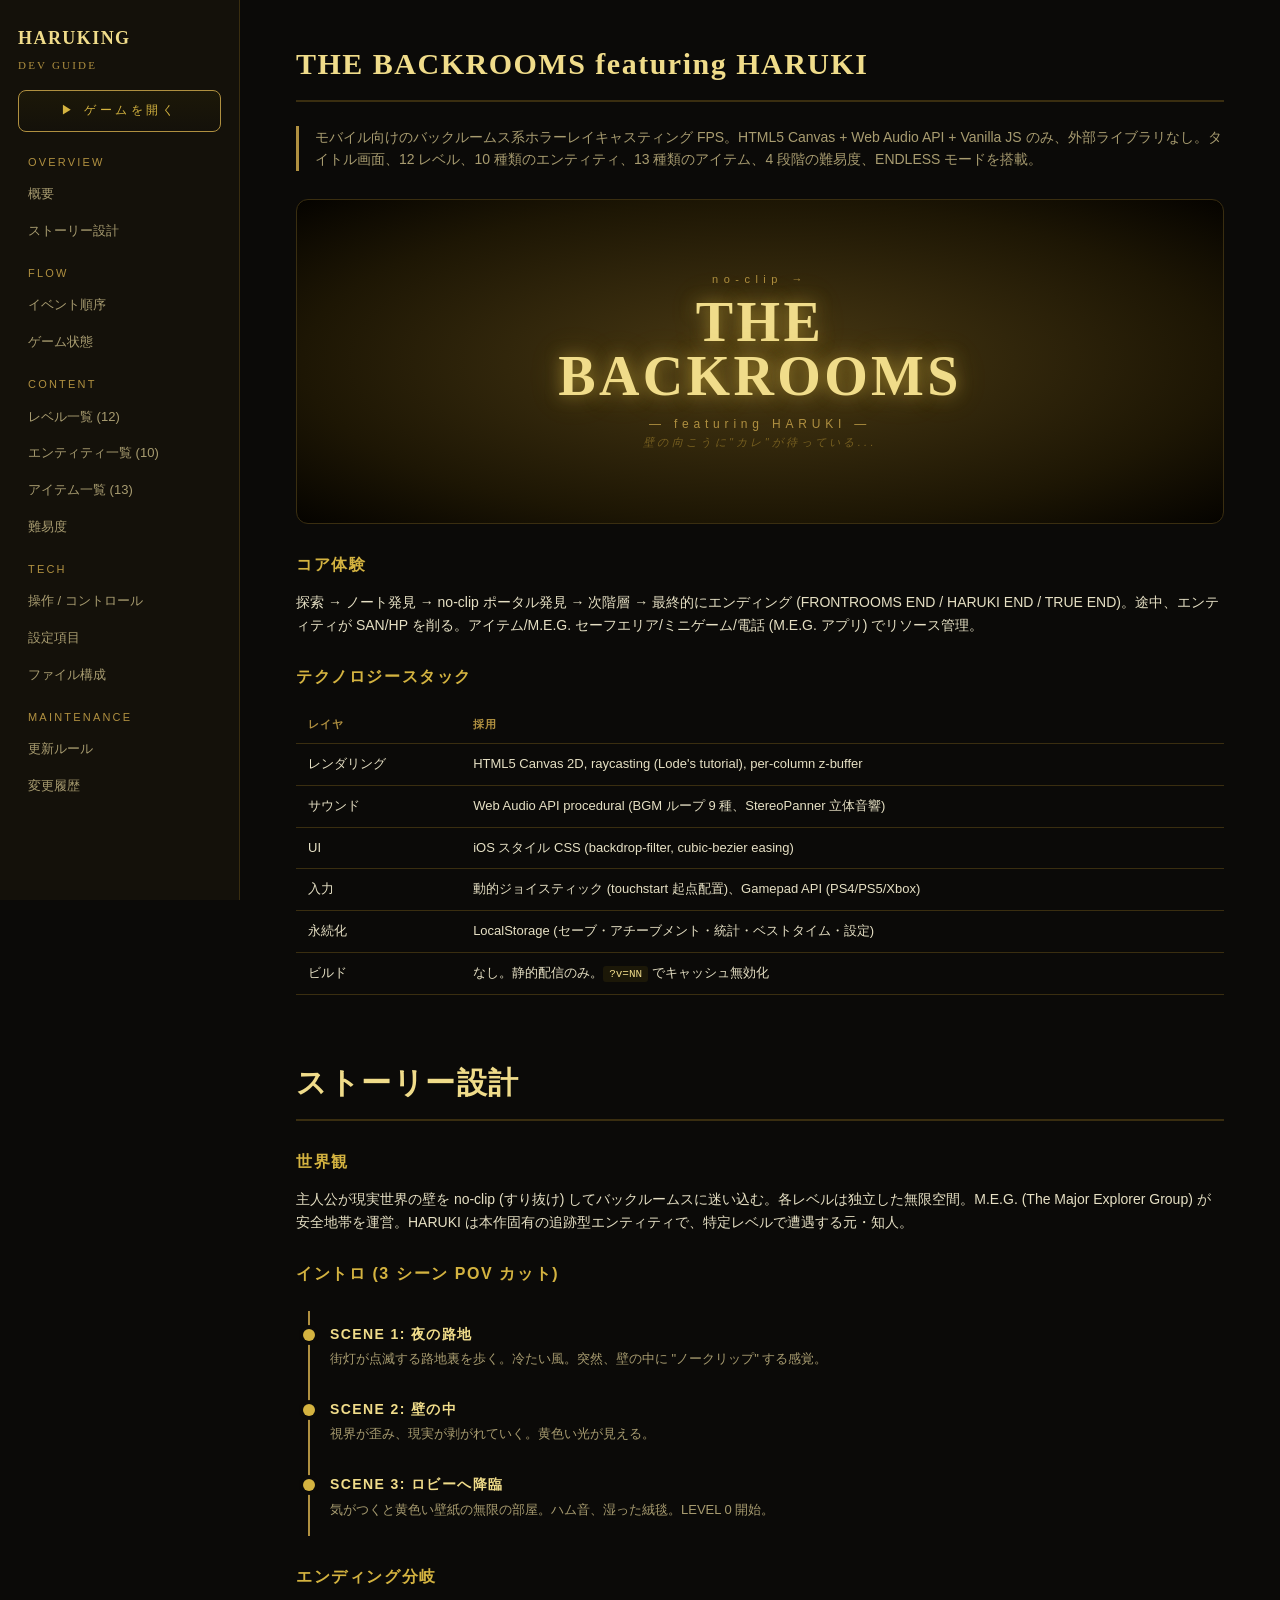
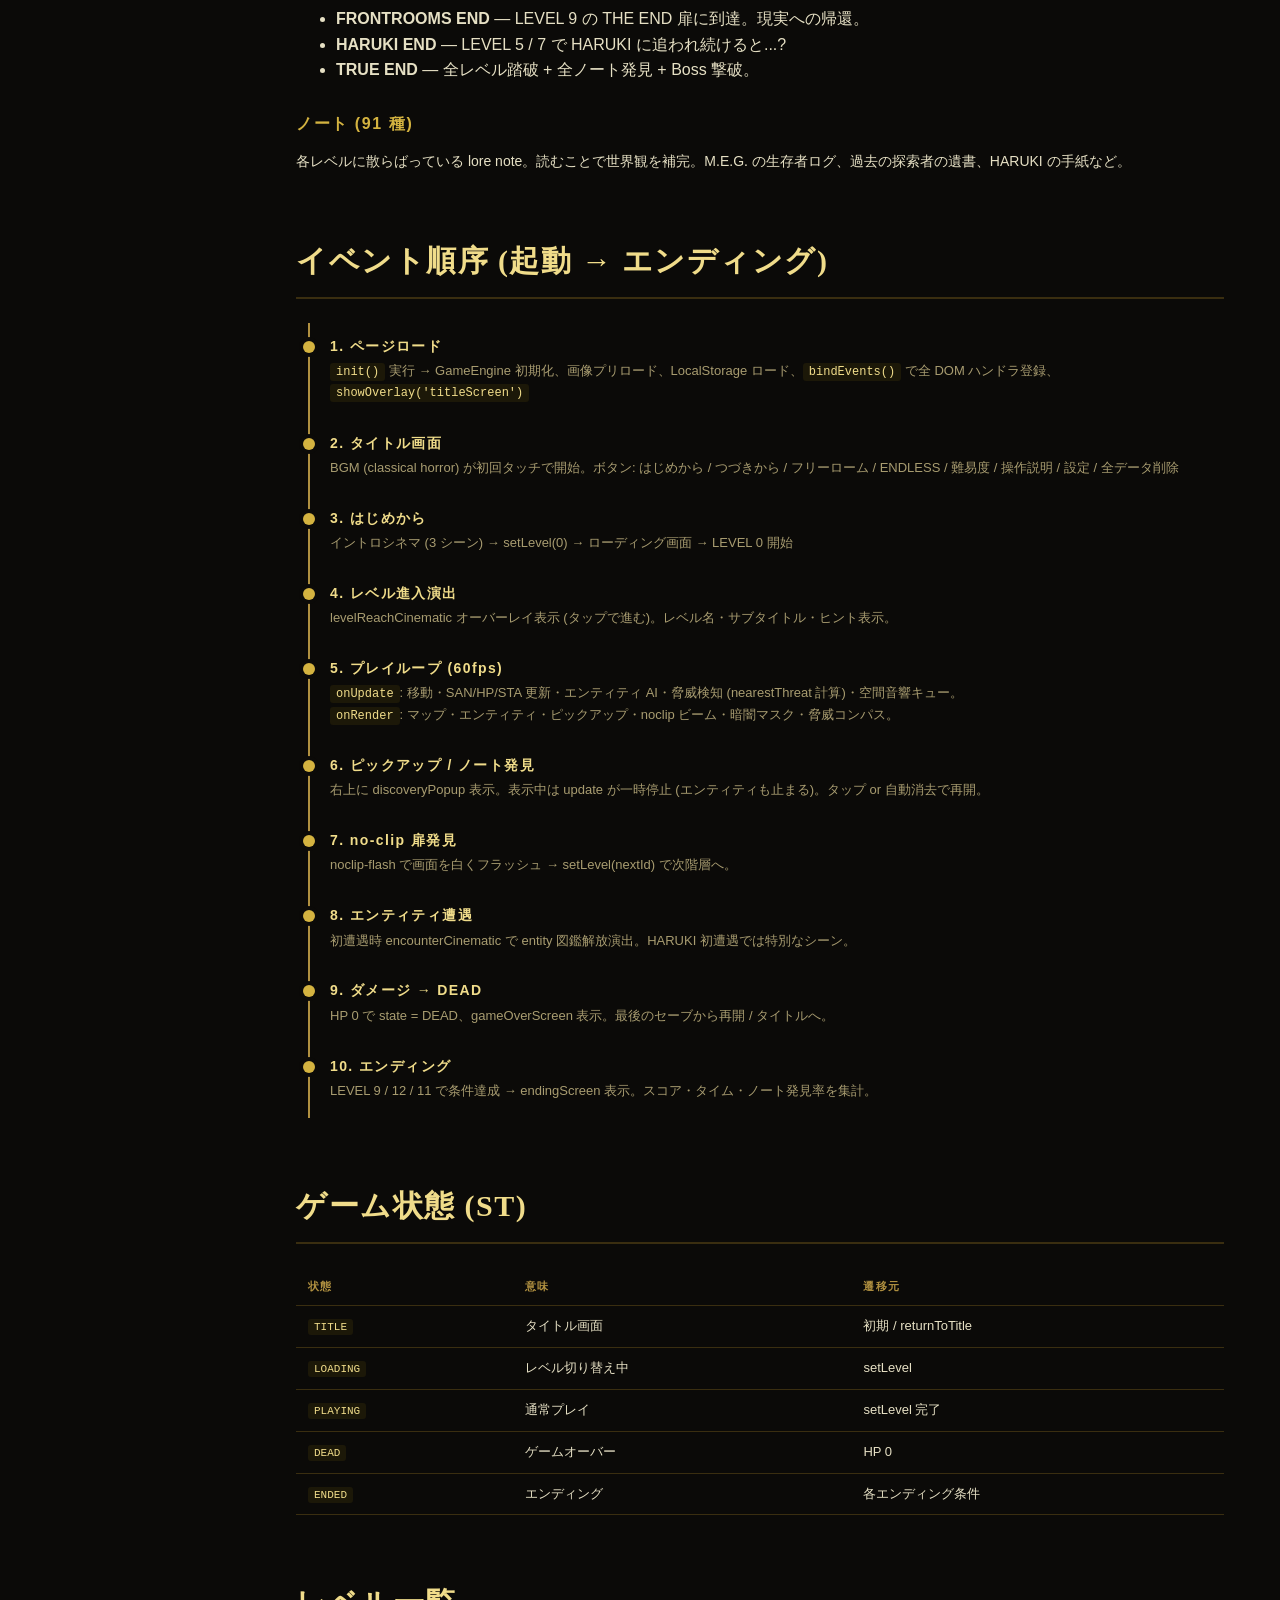
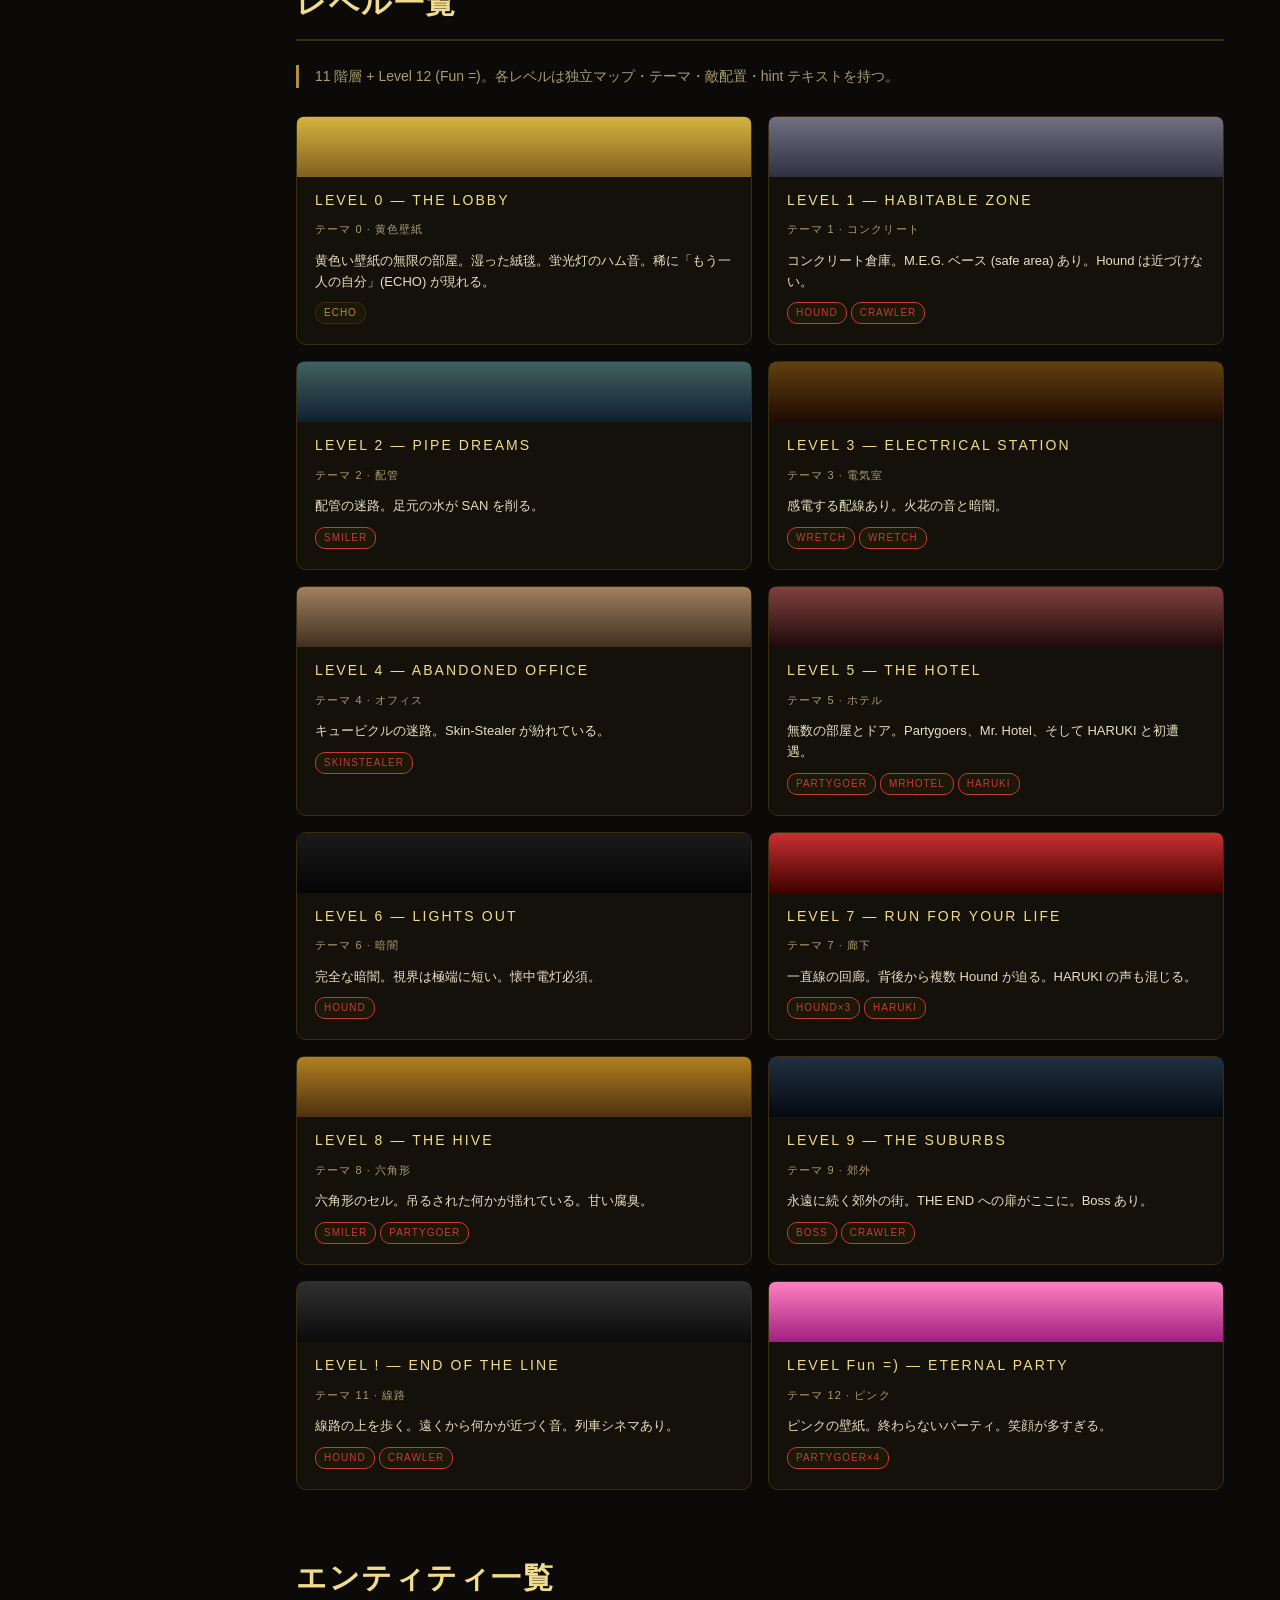
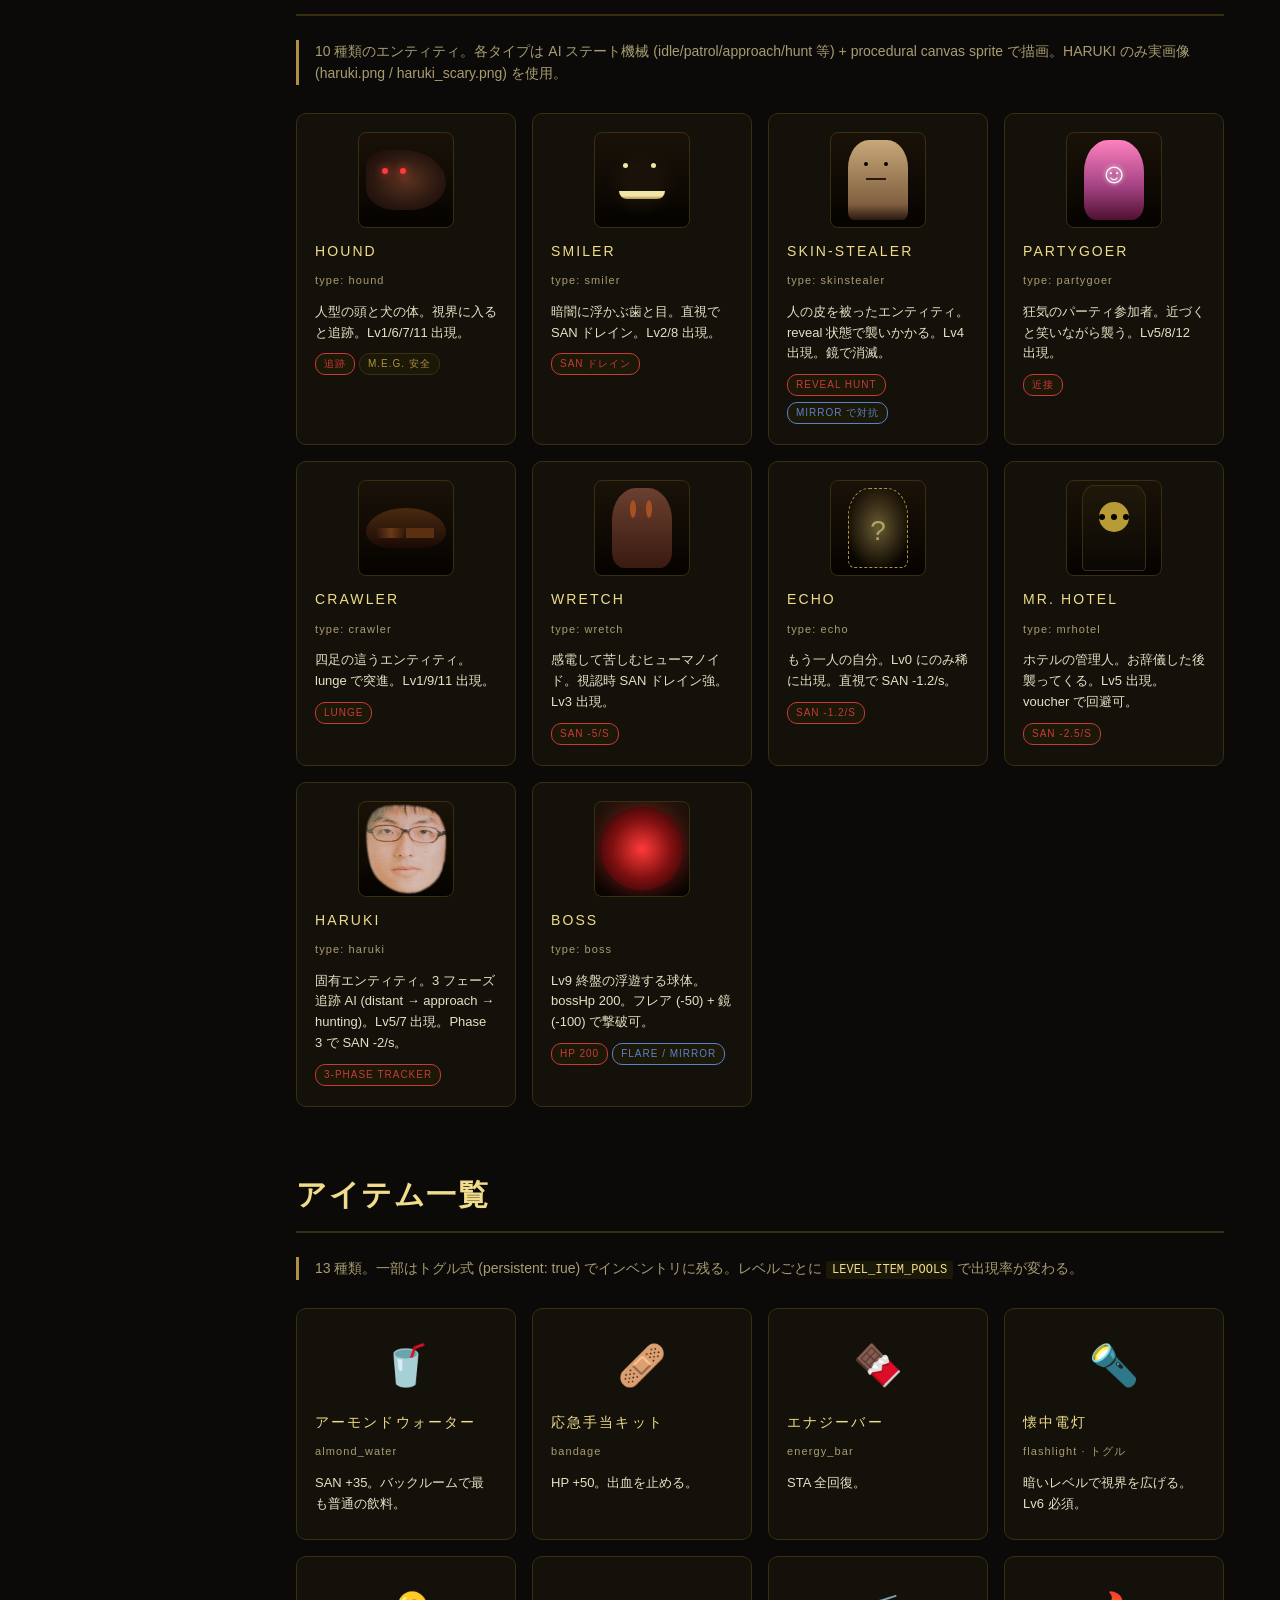
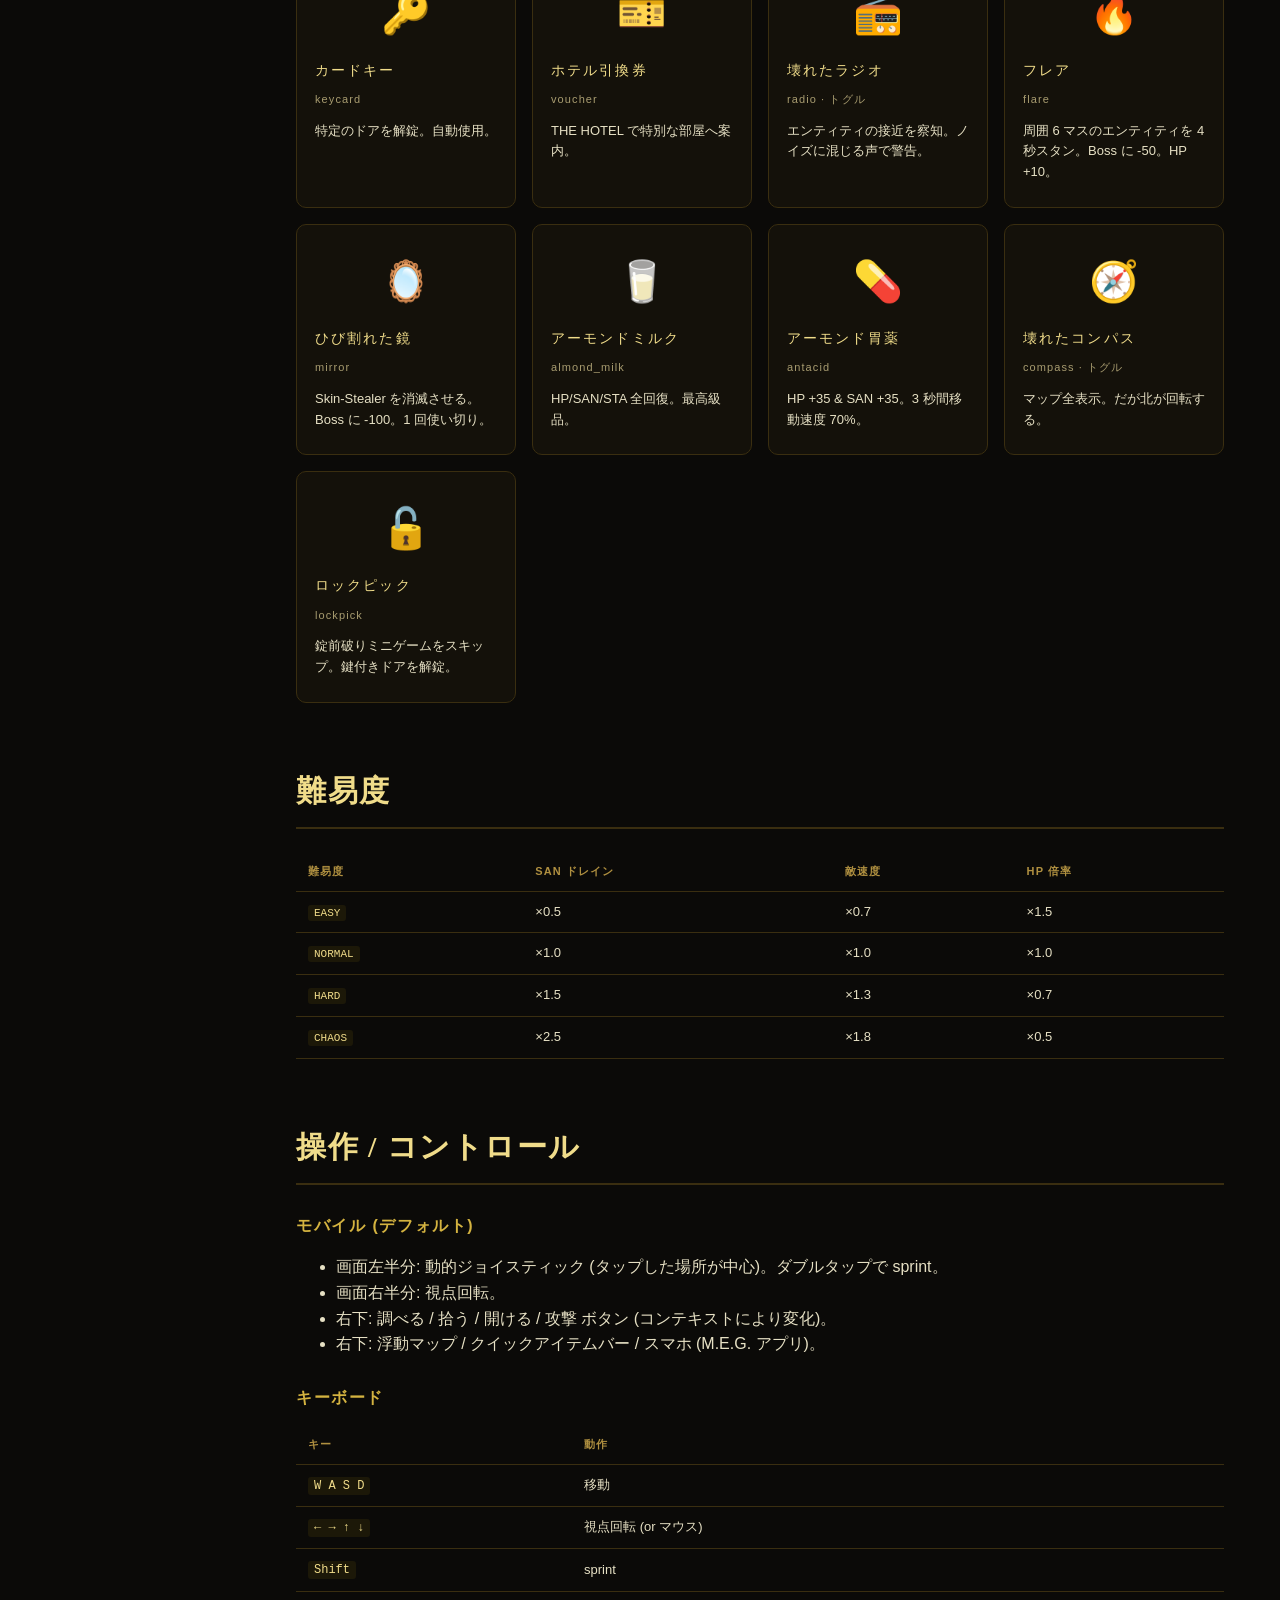
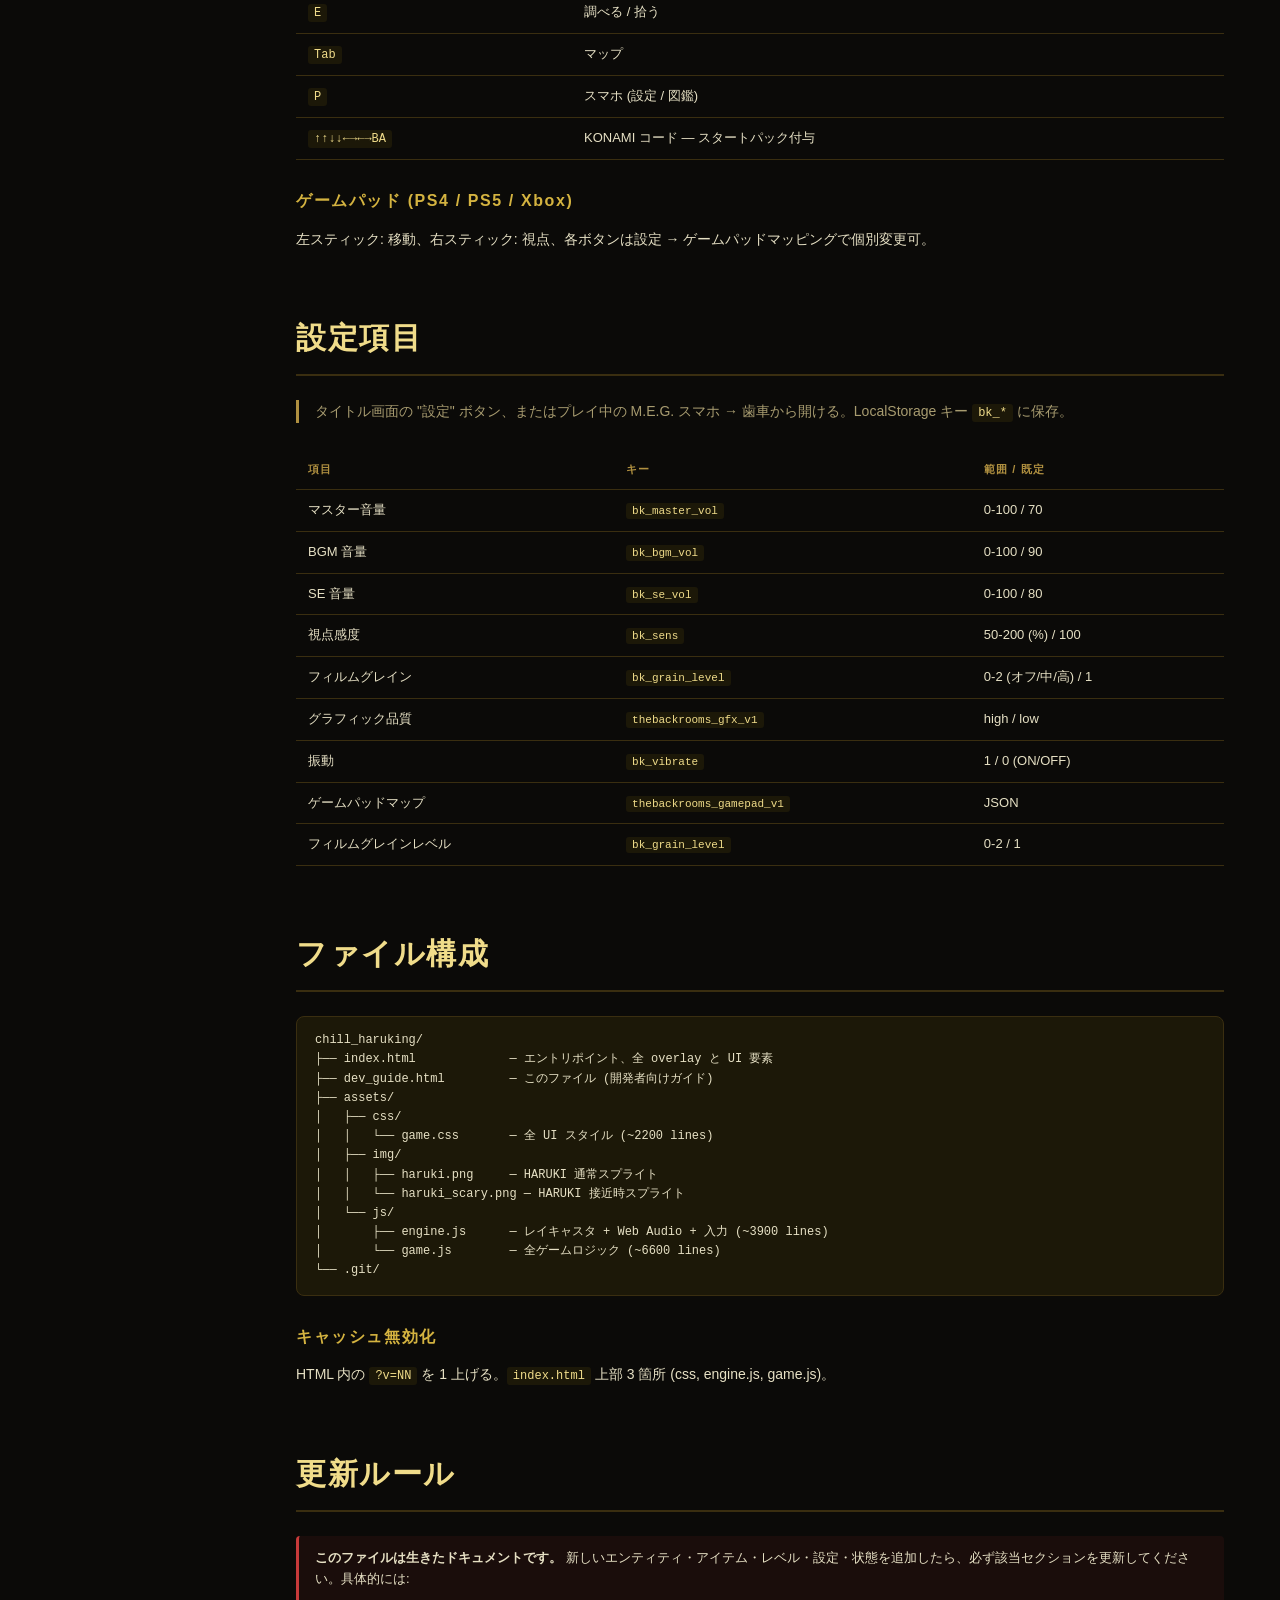
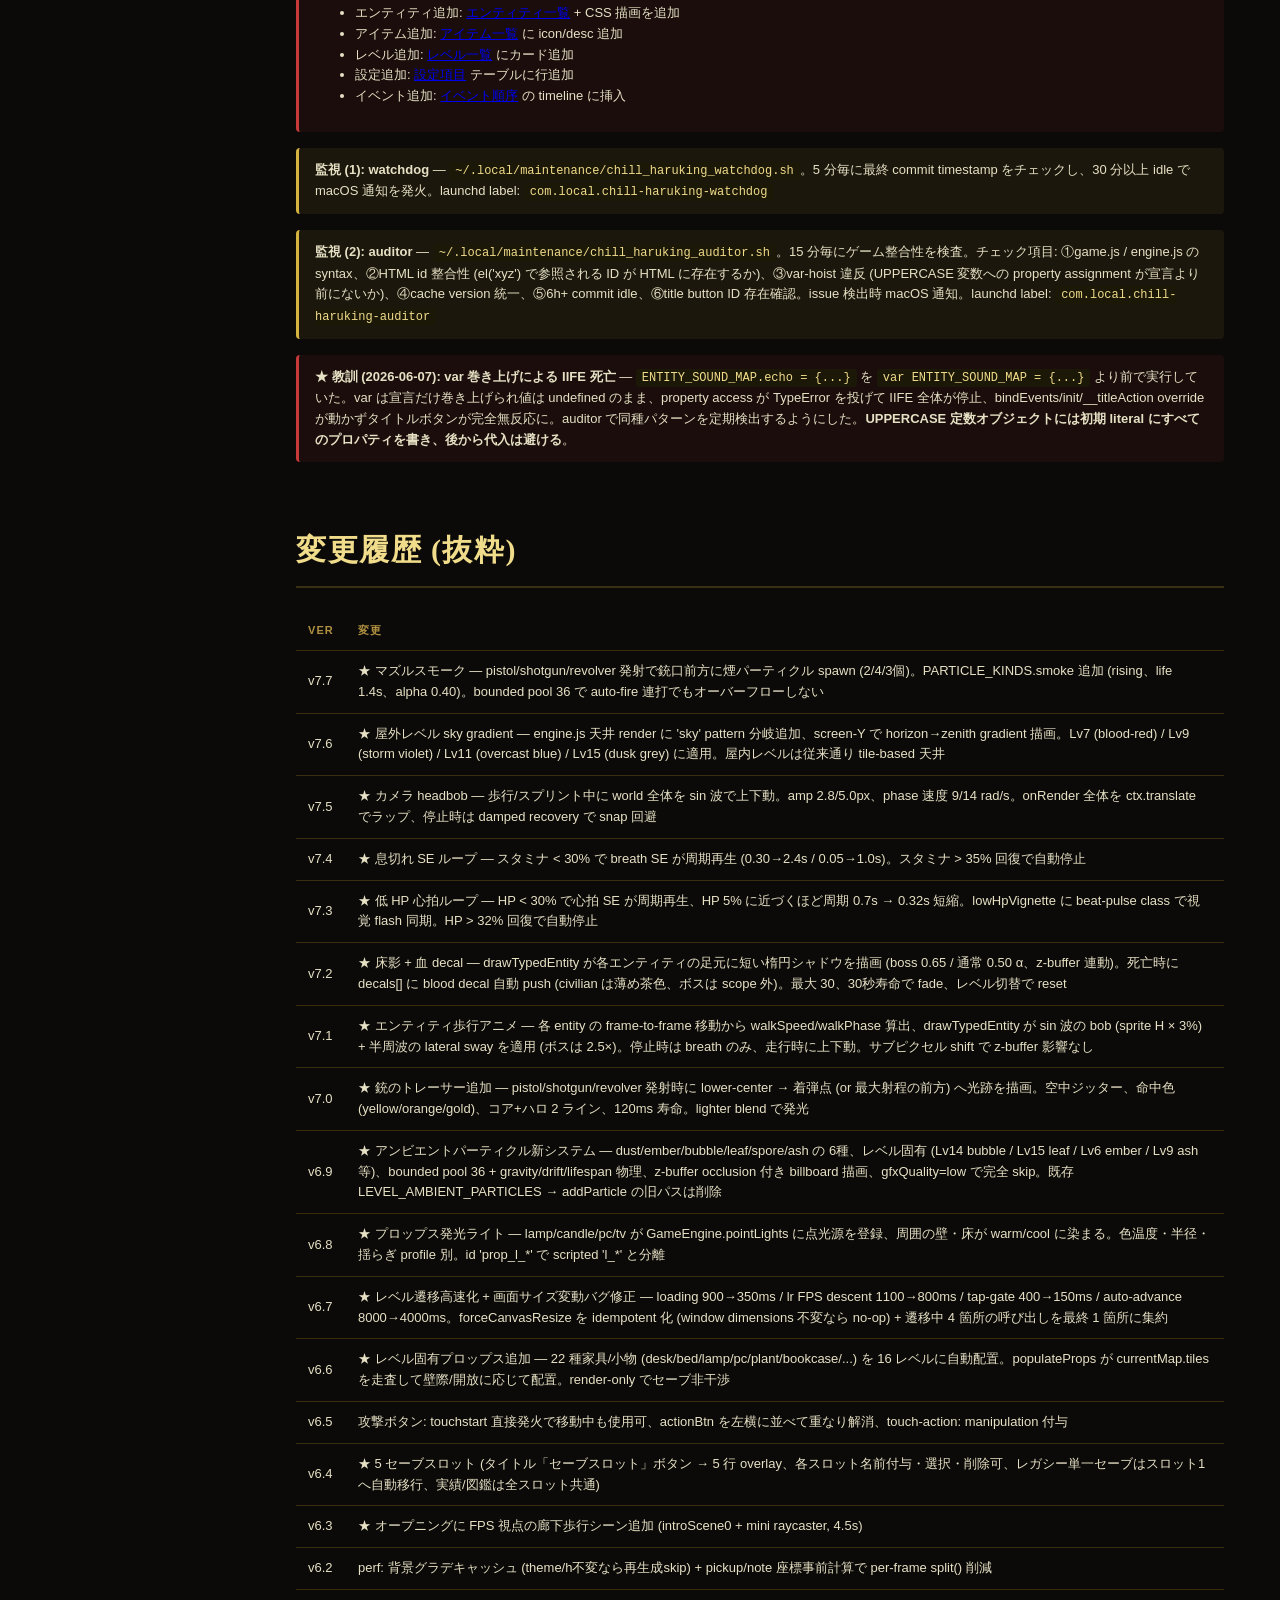
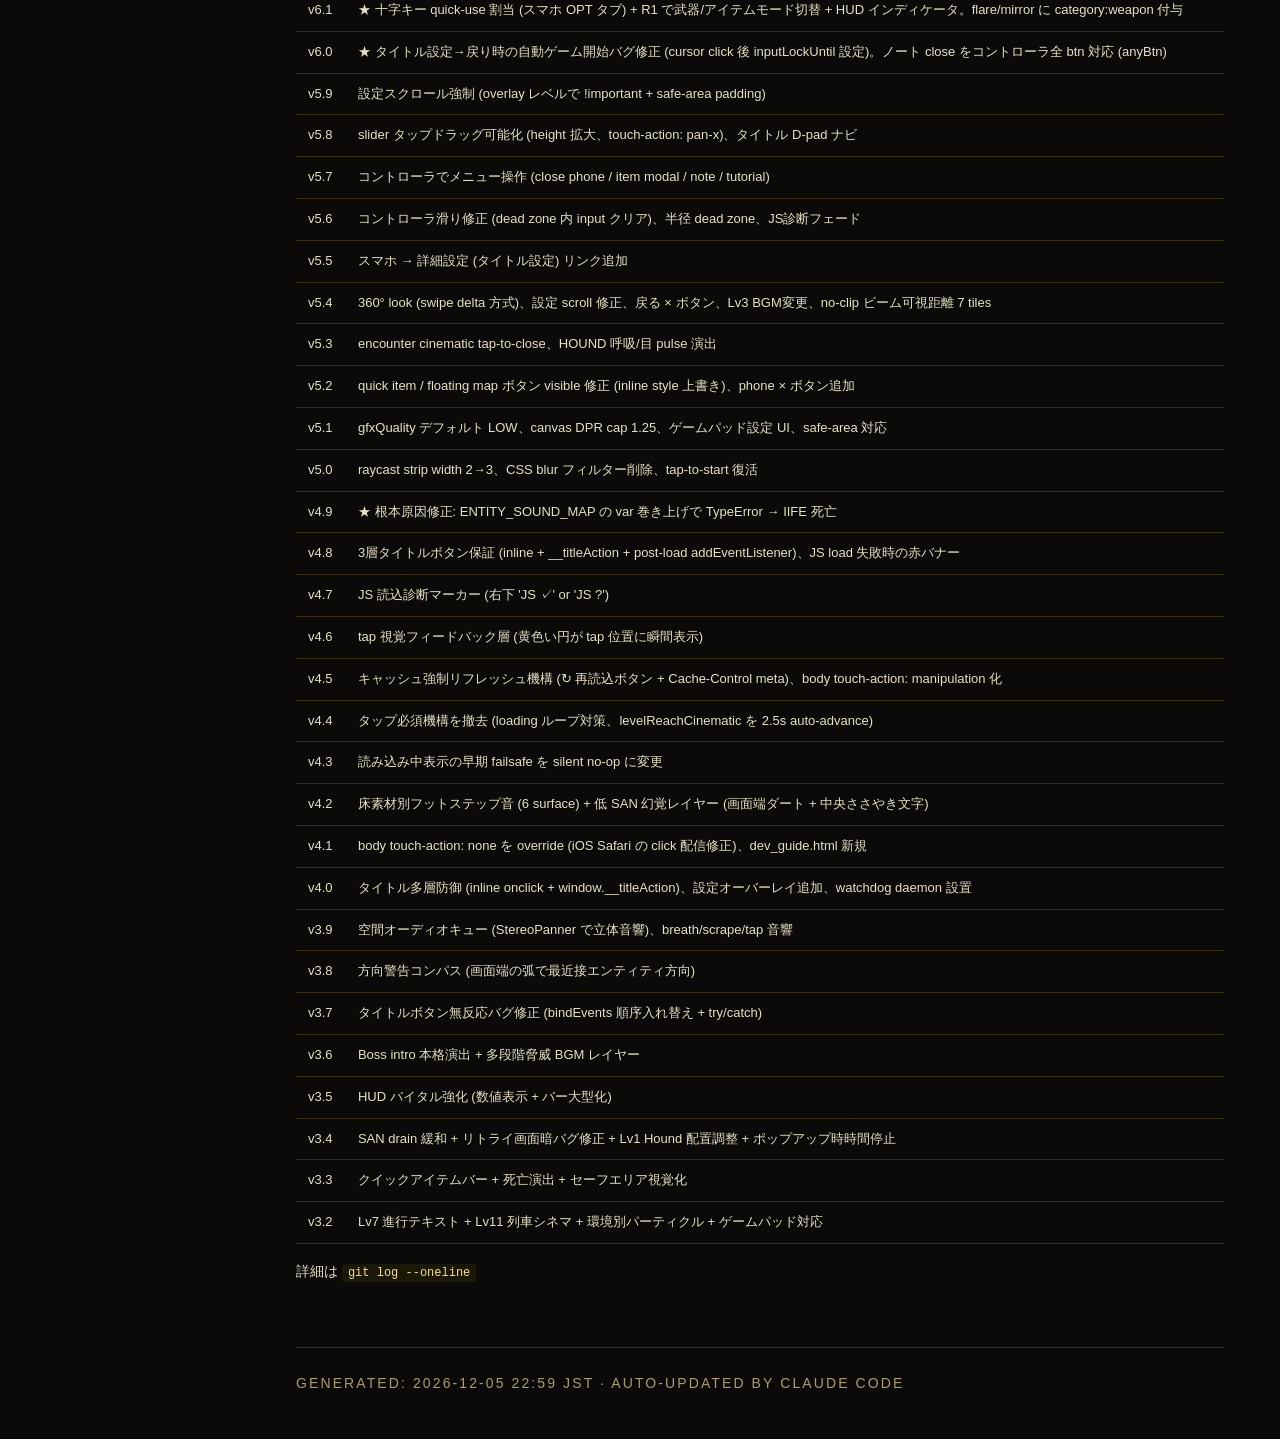
==== commit 8966f783: "マズルスモーク — 銃発射で前方に立ち上る煙 Realism Wave 11。tracer + flash + shake に煙の立ち上りを加えて 発砲シーンに重みを足す。  - PARTICLE_K" ====
--- a/dev_guide.html
+++ b/dev_guide.html
@@ -956,6 +956,7 @@
   <h2>変更履歴 (抜粋)</h2>
   <table>
     <tr><th>ver</th><th>変更</th></tr>
+    <tr><td>v7.7</td><td>★ マズルスモーク — pistol/shotgun/revolver 発射で銃口前方に煙パーティクル spawn (2/4/3個)。PARTICLE_KINDS.smoke 追加 (rising、life 1.4s、alpha 0.40)。bounded pool 36 で auto-fire 連打でもオーバーフローしない</td></tr>
     <tr><td>v7.6</td><td>★ 屋外レベル sky gradient — engine.js 天井 render に 'sky' pattern 分岐追加、screen-Y で horizon→zenith gradient 描画。Lv7 (blood-red) / Lv9 (storm violet) / Lv11 (overcast blue) / Lv15 (dusk grey) に適用。屋内レベルは従来通り tile-based 天井</td></tr>
     <tr><td>v7.5</td><td>★ カメラ headbob — 歩行/スプリント中に world 全体を sin 波で上下動。amp 2.8/5.0px、phase 速度 9/14 rad/s。onRender 全体を ctx.translate でラップ、停止時は damped recovery で snap 回避</td></tr>
     <tr><td>v7.4</td><td>★ 息切れ SE ループ — スタミナ &lt; 30% で breath SE が周期再生 (0.30→2.4s / 0.05→1.0s)。スタミナ &gt; 35% 回復で自動停止</td></tr>
